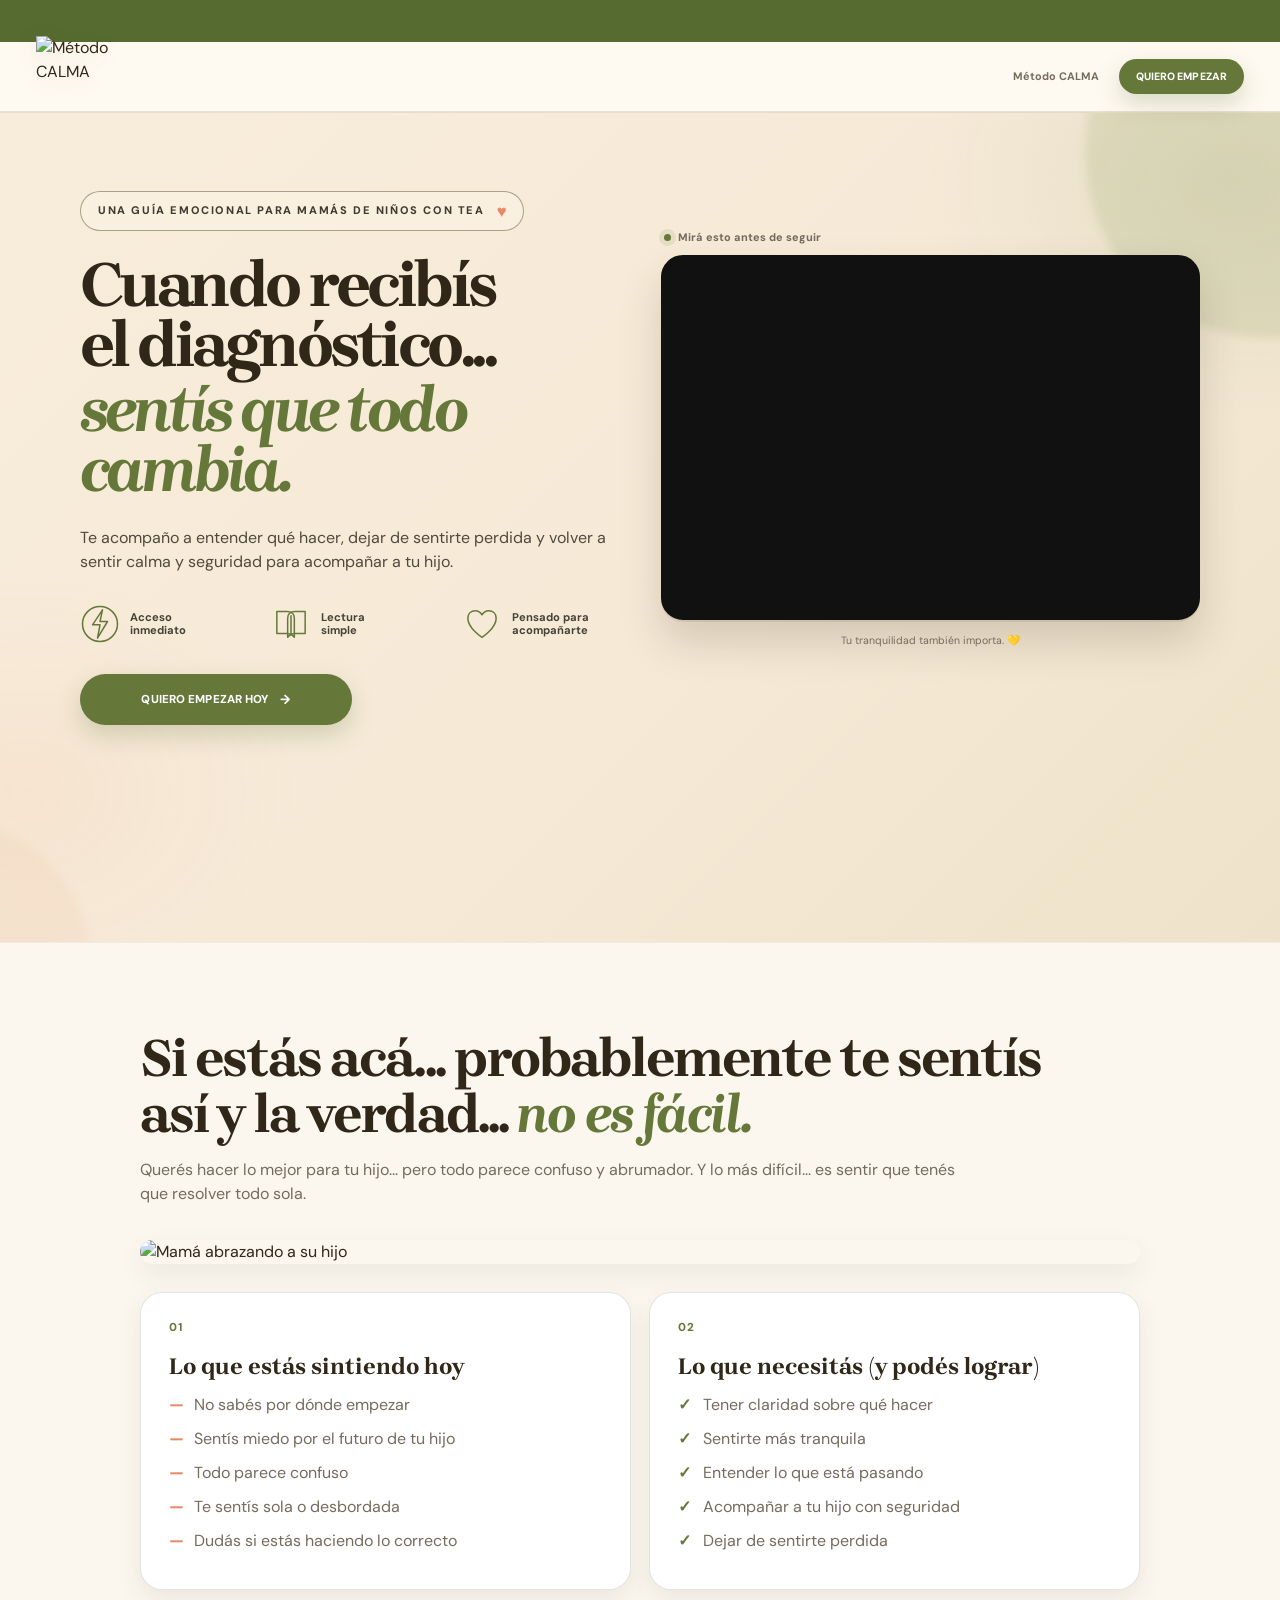
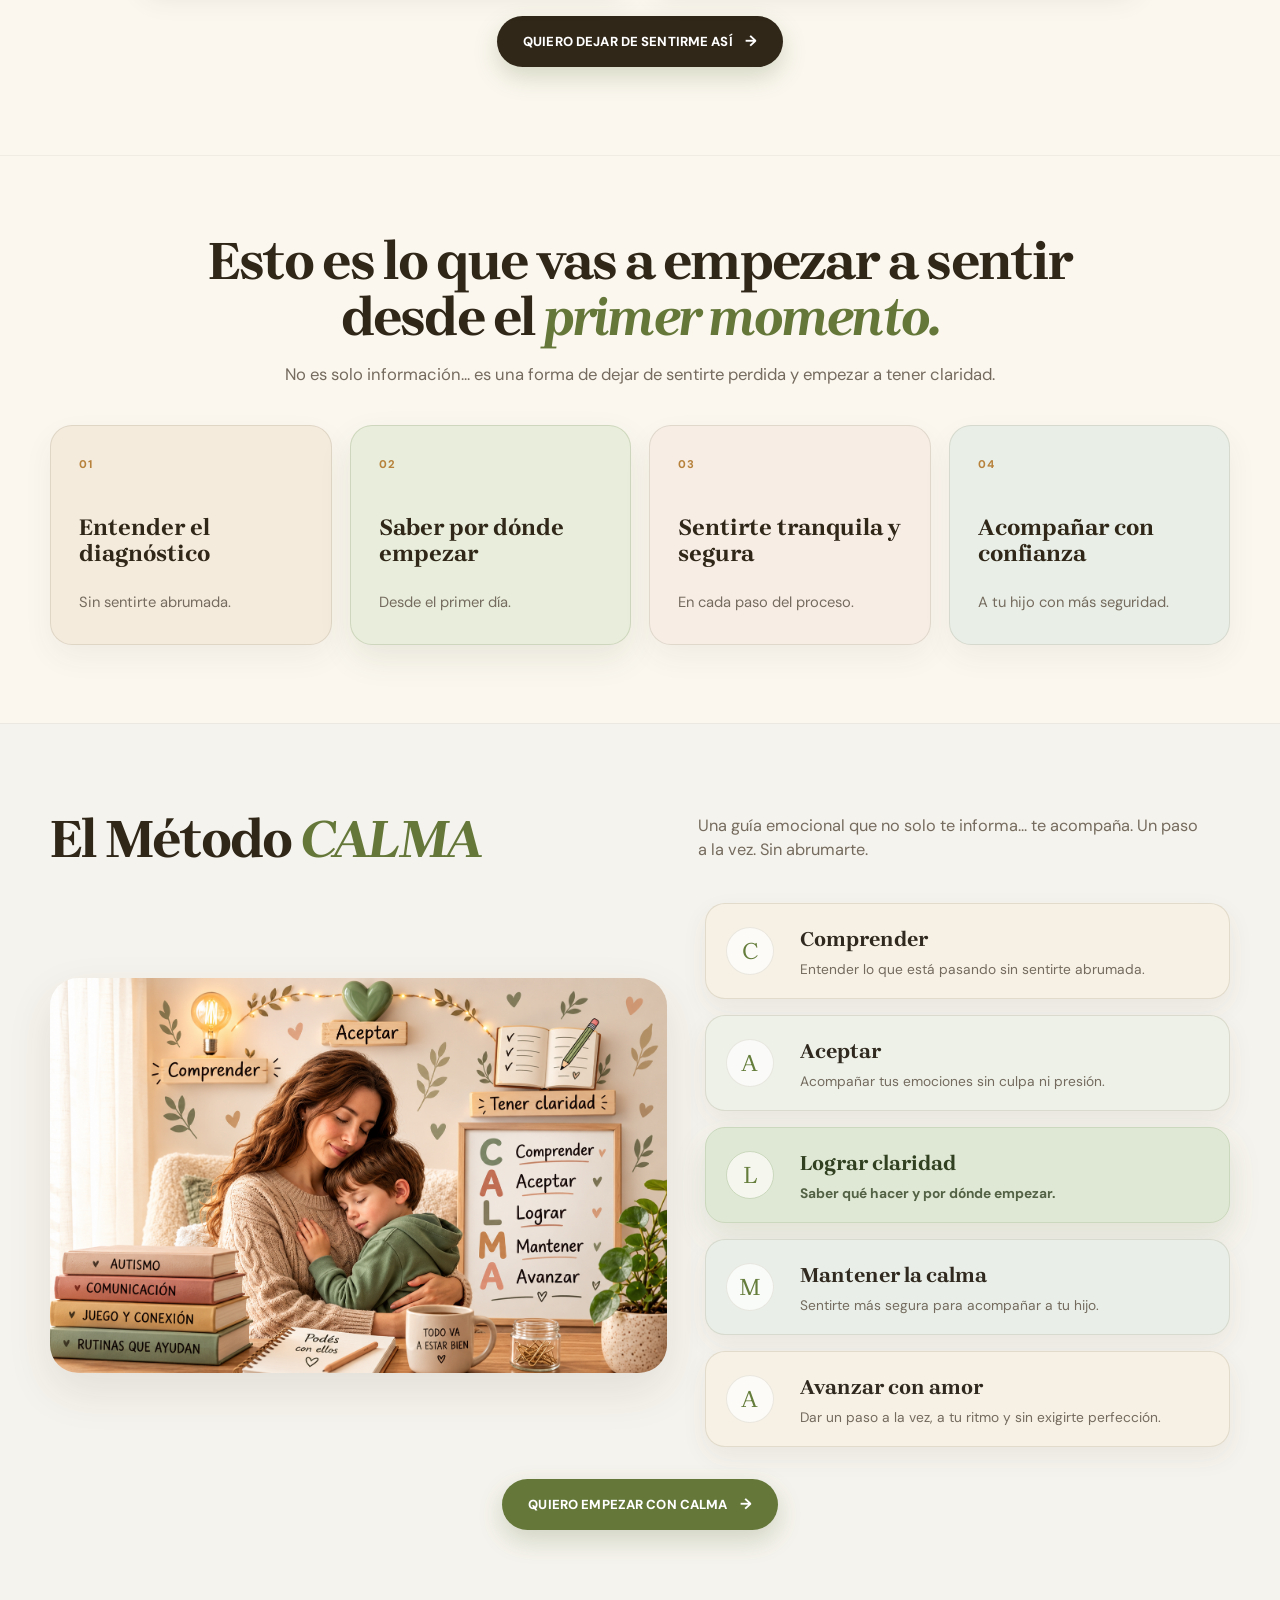
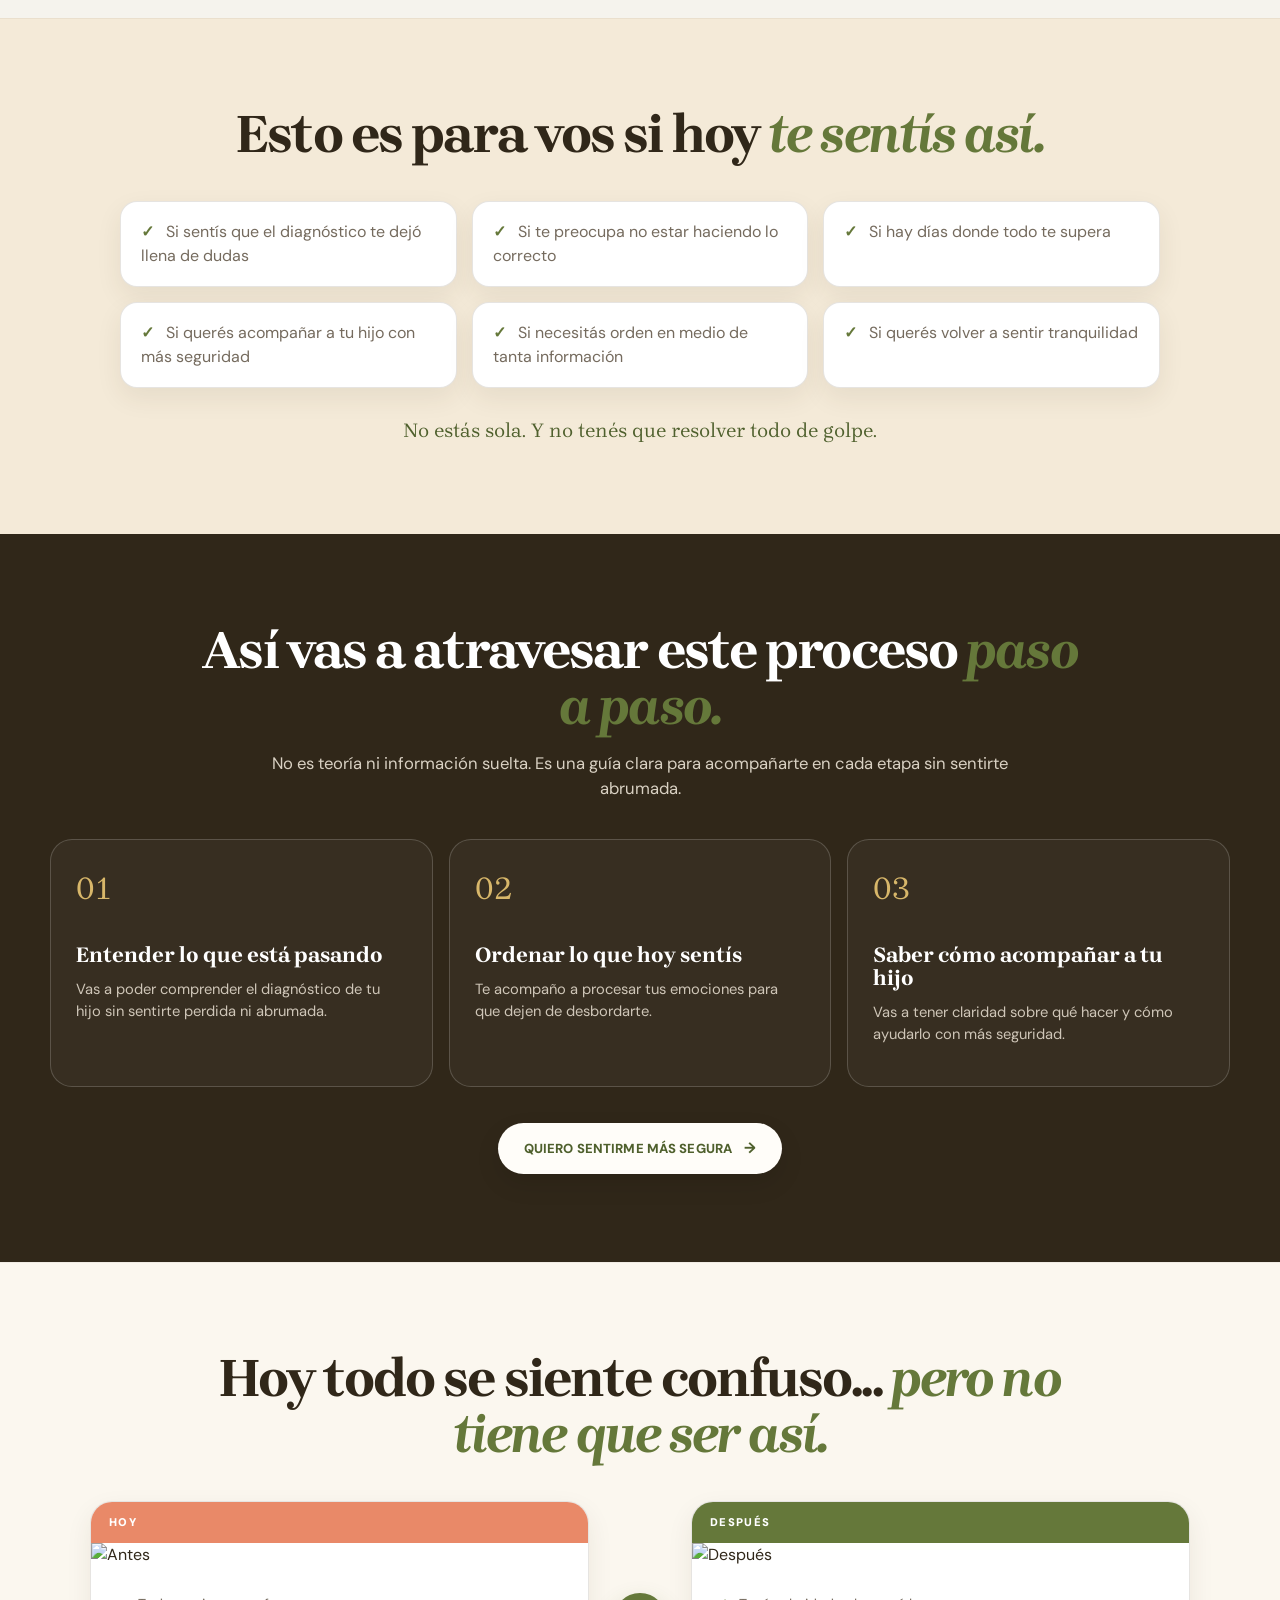
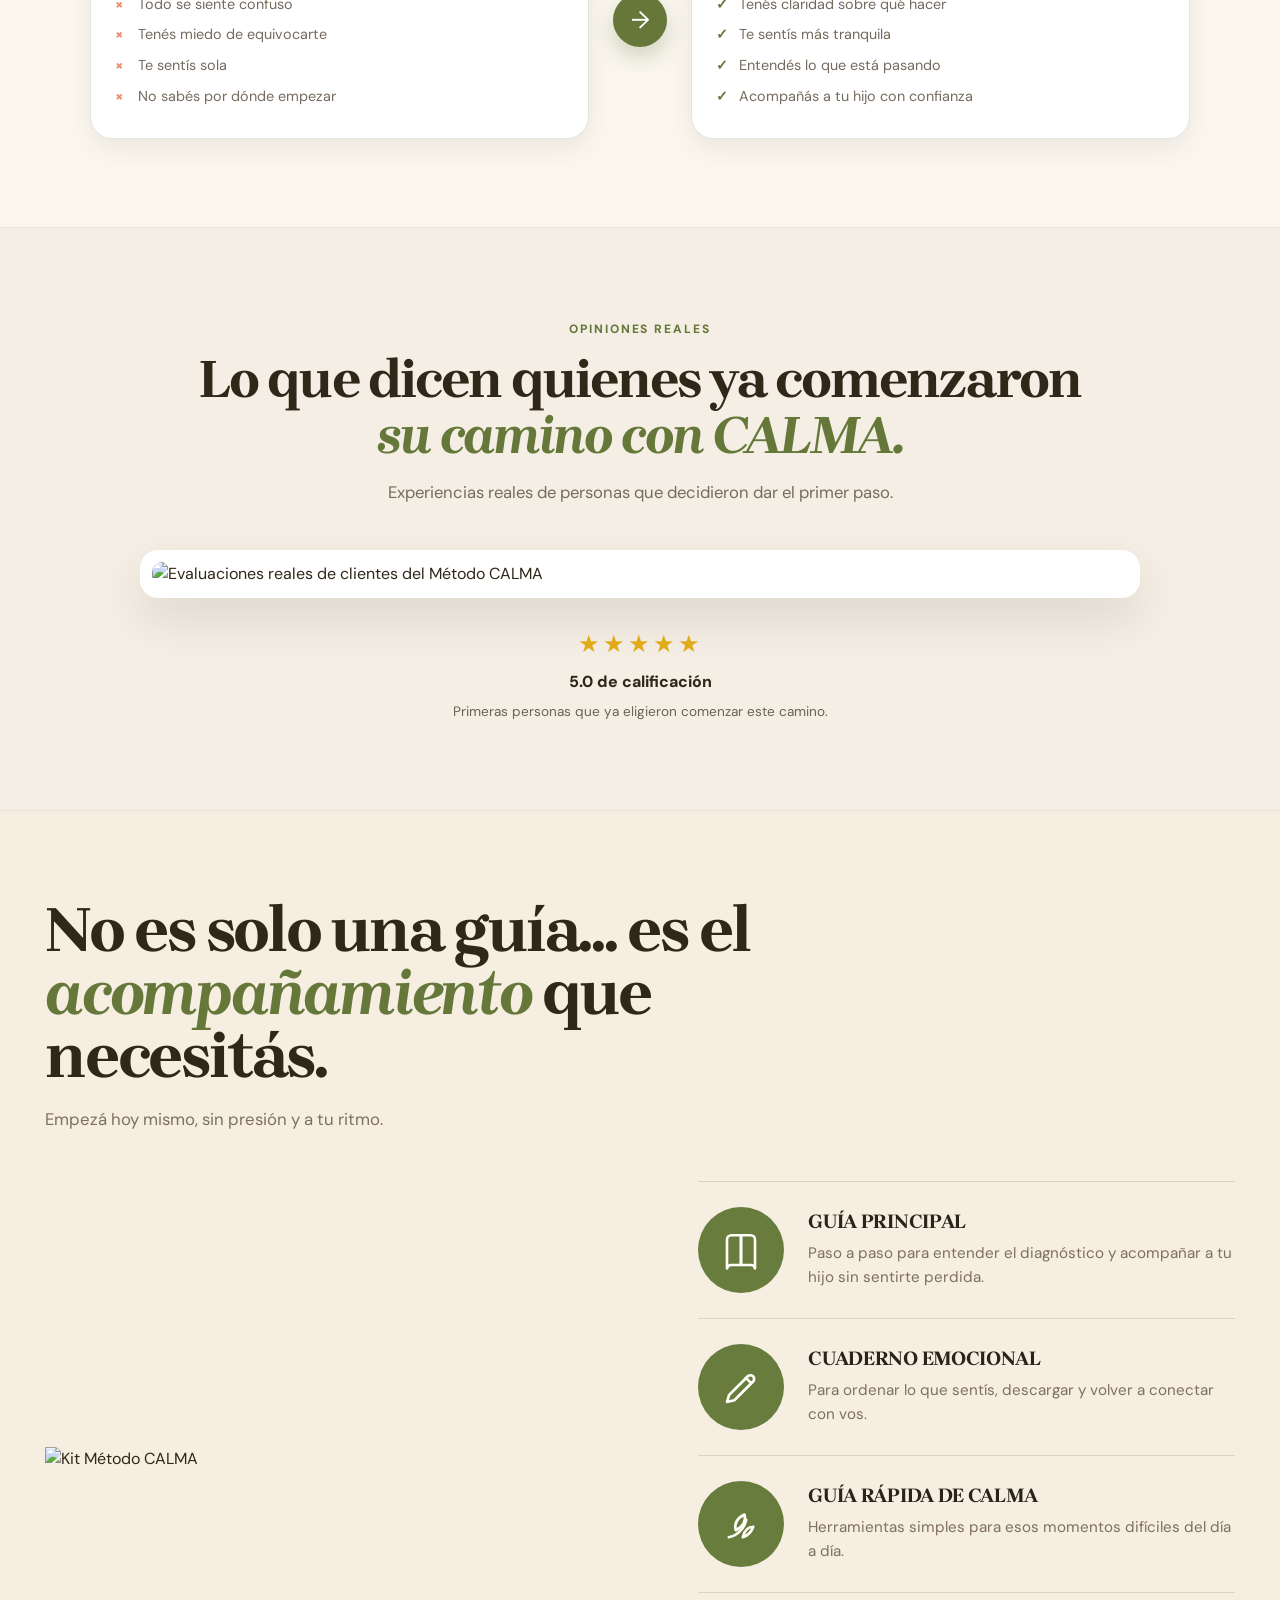
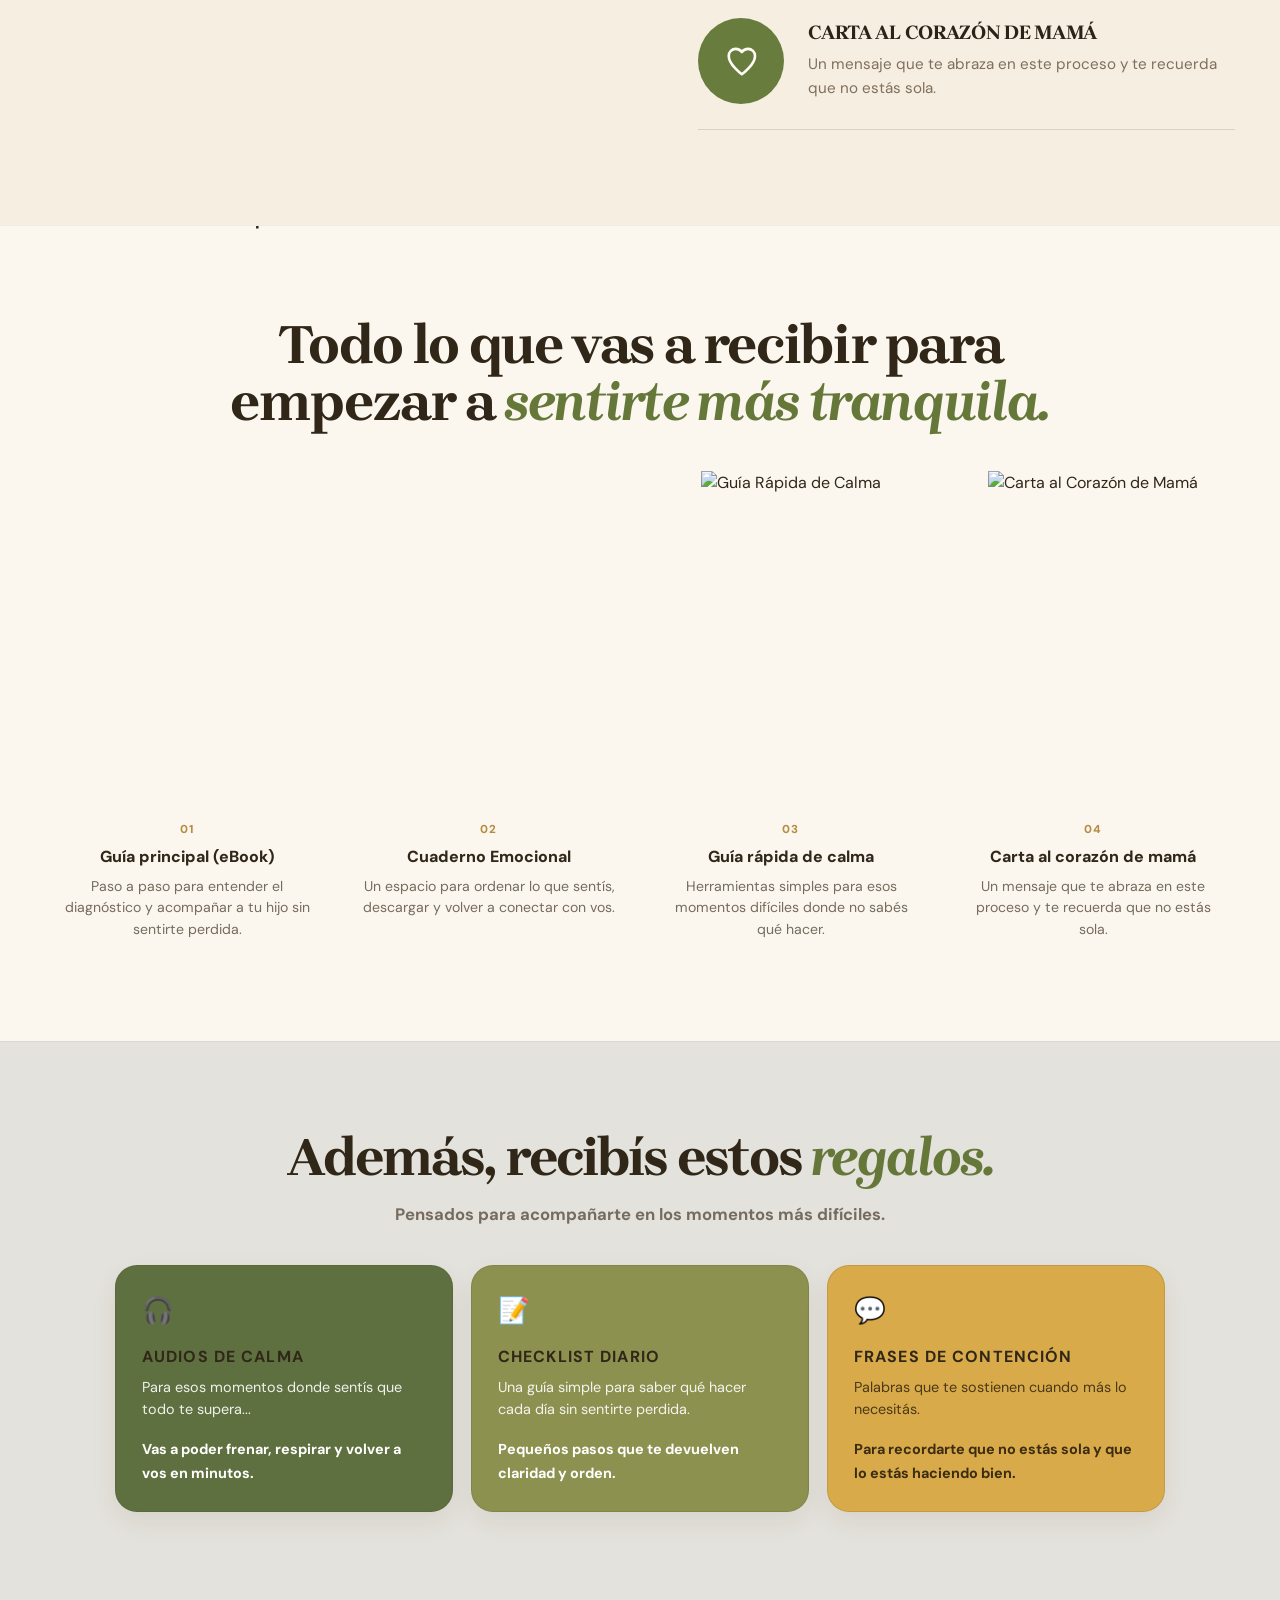
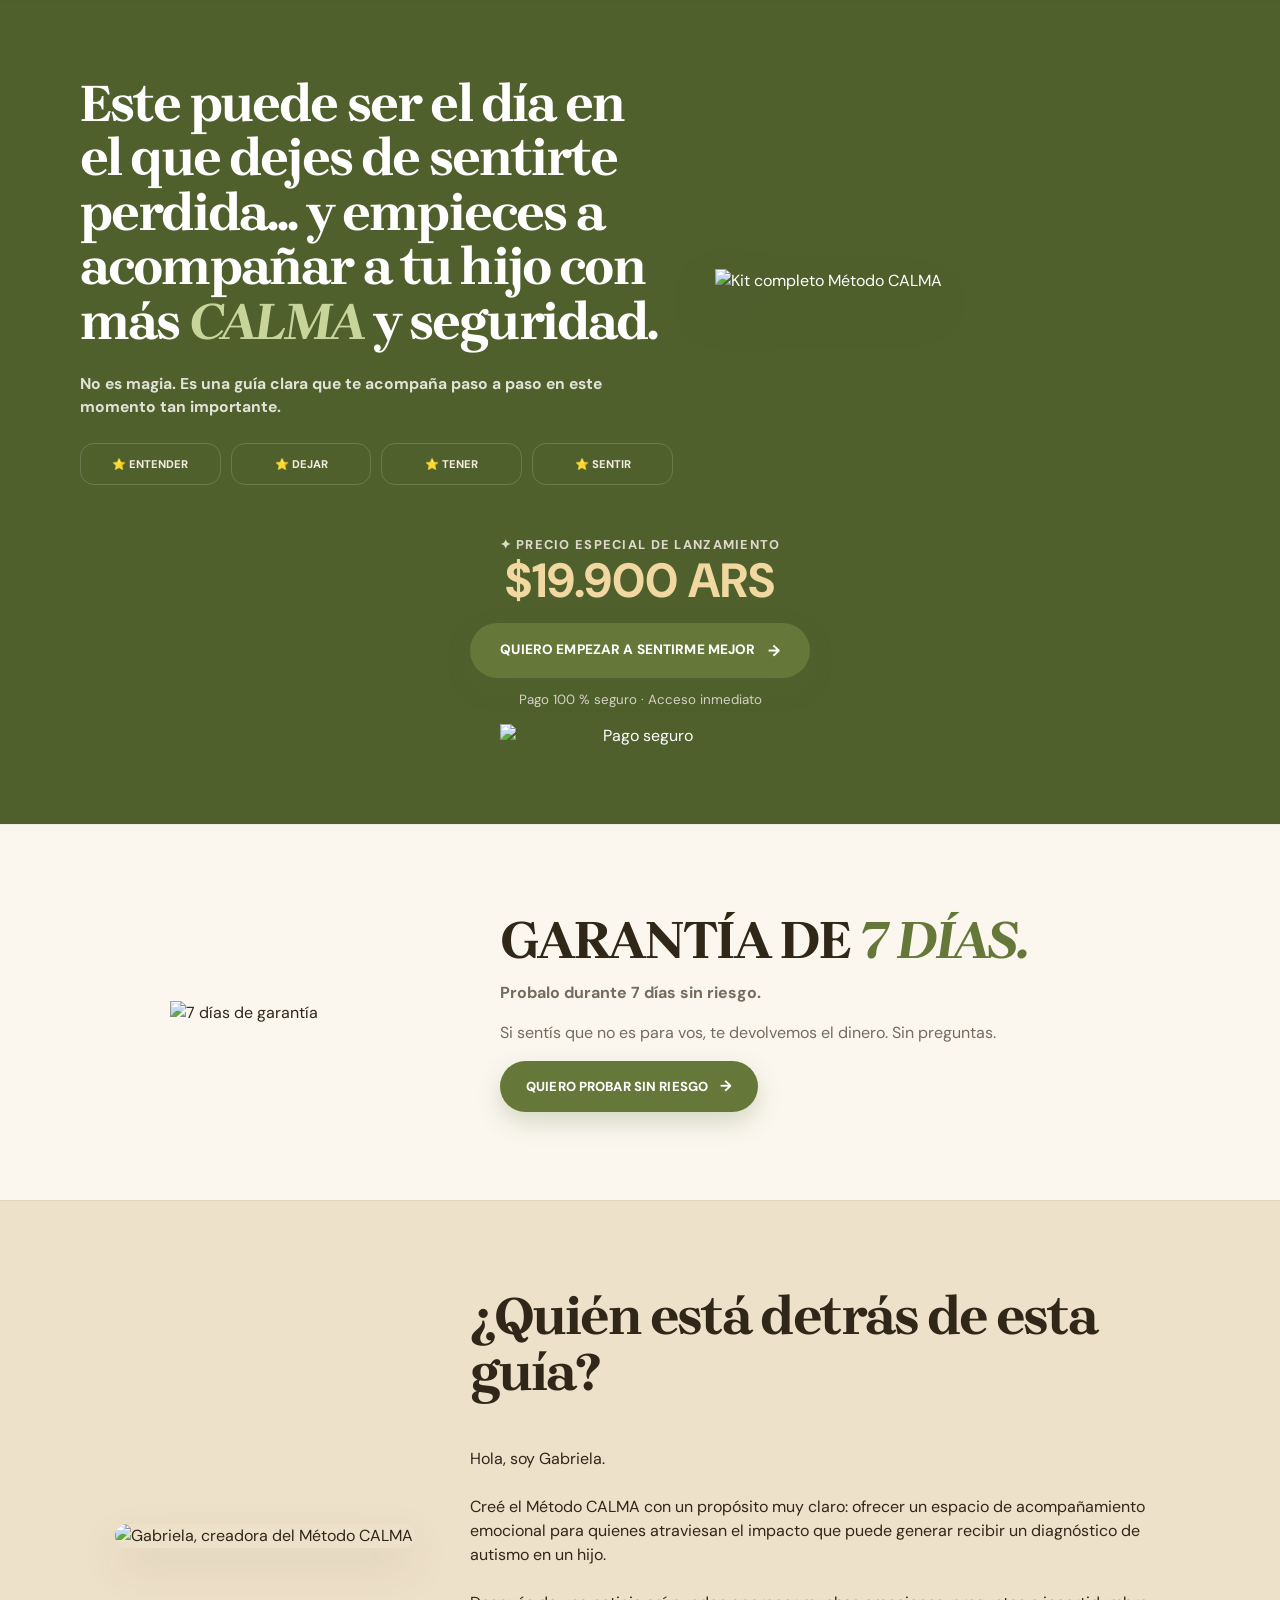
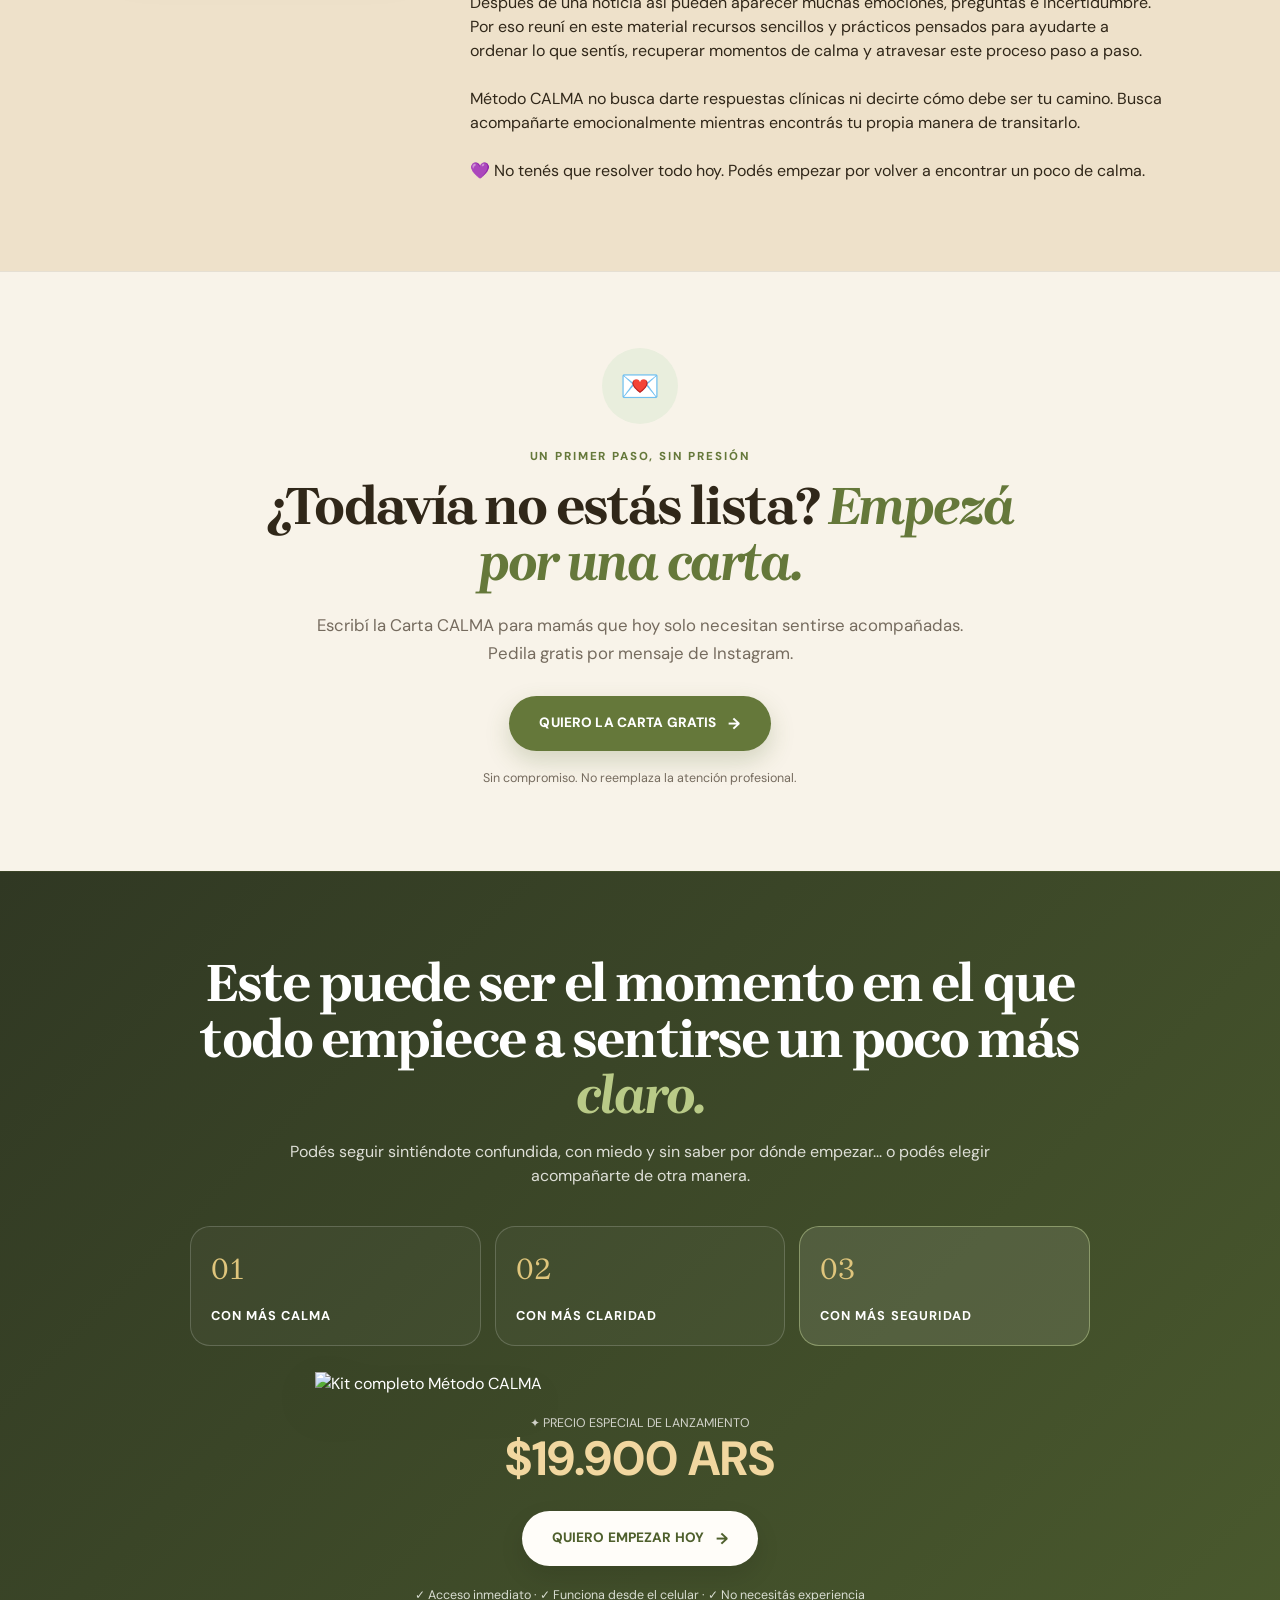
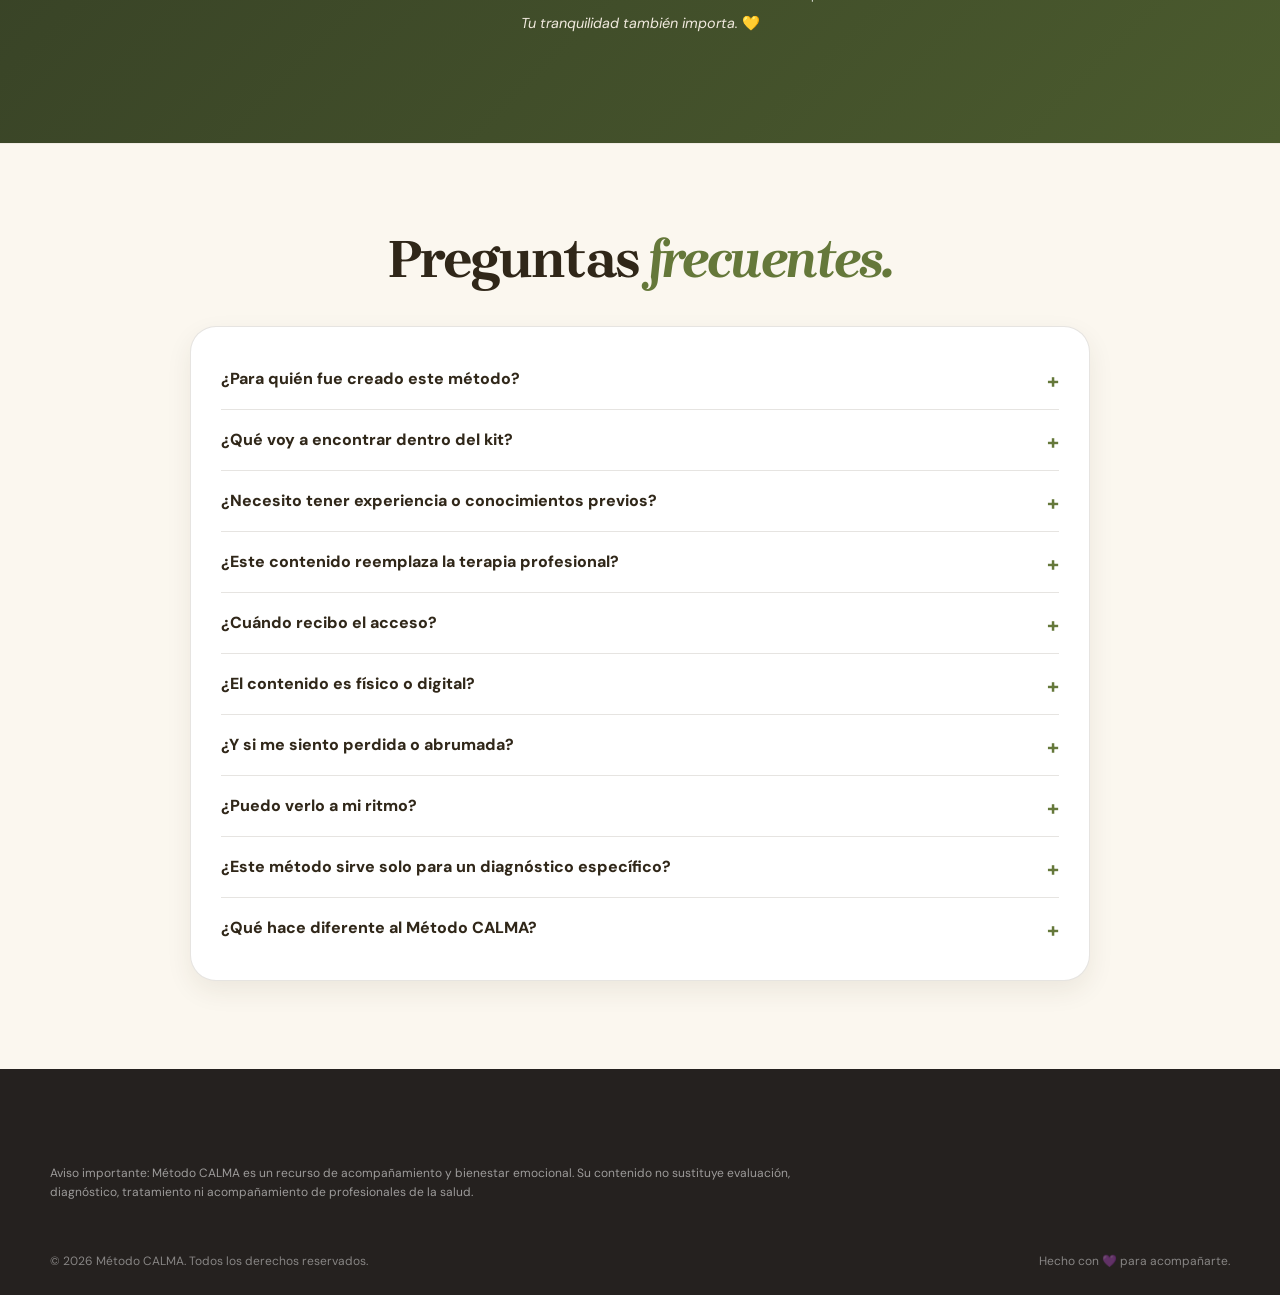
==== ar/index.html @ f10c0857 "Update index.html" ====
<!doctype html>
<html lang="es">
<head>
<meta charset="utf-8">
<meta name="viewport" content="width=device-width,initial-scale=1">
<title>Cuando recibís el diagnóstico... sentís que todo cambia</title>

<meta name="description" content="Una guía clara y emocional para ayudarte a entender qué hacer, acompañar a tu hijo y dejar de sentirte perdida.">
<link rel="preconnect" href="https://fonts.googleapis.com">
<link rel="preconnect" href="https://fonts.gstatic.com" crossorigin>
<link href="https://fonts.googleapis.com/css2?family=Brygada+1918:ital,wght@0,400;0,500;0,600;0,700;1,400&family=DM+Sans:wght@400;500;600;700;800&display=swap" rel="stylesheet">
<link rel="stylesheet" href="css/styles.css">
<meta name="facebook-domain-verification" content="cskvje4bgt85empkuwn9i5ybemoyxc" />
<meta name="color-scheme" content="light">
<meta name="supported-color-schemes" content="light">

<script>
!function(f,b,e,v,n,t,s)
{if(f.fbq)return;n=f.fbq=function(){n.callMethod?
n.callMethod.apply(n,arguments):n.queue.push(arguments)};
if(!f._fbq)f._fbq=n;
n.push=n;n.loaded=!0;n.version='2.0';n.queue=[];
t=b.createElement(e);t.async=!0;t.src=v;
s=b.getElementsByTagName(e)[0];s.parentNode.insertBefore(t,s)}
(window, document,'script','https://connect.facebook.net/en_US/fbevents.js');
fbq('init', '1498173521900198');
fbq('track', 'PageView');
</script>
<noscript>
<img height="1" width="1" style="display:none"
src="https://www.facebook.com/tr?id=1498173521900198&ev=PageView&noscript=1" alt="">
</noscript>

<script src="https://player.vimeo.com/api/player.js"></script>
</head>

<body>

<div class="announcement-bar" style="
    background-color: #556B2F !important;
    color: #ffffff !important;
    display: flex !important;
    align-items: center !important;
    justify-content: flex-start !important;
    overflow: hidden !important;
    white-space: nowrap !important;
    text-align: center !important;
    width: 100% !important;
">
    <div class="announcement-track">
        <div class="announcement-group">
            <span>OFERTA ESPECIAL POR TIEMPO LIMITADO</span>
            <span>APROVECHÁ EL PRECIO PROMOCIONAL</span>
        </div>
        <div class="announcement-group" aria-hidden="true">
            <span>OFERTA ESPECIAL POR TIEMPO LIMITADO</span>
            <span>APROVECHÁ EL PRECIO PROMOCIONAL</span>
        </div>
    </div>
</div>

<header class="topbar">
  <div class="shell bar-inner">
    <a href="#panel-01-portada" class="logo-link">
      <img src="assets/images/logo.png" alt="Método CALMA">
    </a>

    <div class="header-actions">
      <a class="header-market" href="#panel-01-portada">Método CALMA</a>

      <a class="btn btn-small" href="https://pay.hotmart.com/S105475830S?checkoutMode=10&bid=1779497014909" target="_blank" rel="noopener">
  QUIERO EMPEZAR
</a>
    </div>
  </div>
</header>

<main>

<section id="panel-01-portada" class="panel hero-panel" data-panel="01" aria-label="Portada y video">
  <div class="hero-glow hero-glow-one"></div>
  <div class="hero-glow hero-glow-two"></div>

  <div class="hero-botanical hero-botanical-left" aria-hidden="true"></div>
  <div class="hero-botanical hero-botanical-right" aria-hidden="true"></div>

  <div class="shell hero-shell">
    <div class="hero-grid">
      <div class="hero-copy-block">
        <div class="hero-badge">UNA GUÍA EMOCIONAL PARA MAMÁS DE NIÑOS CON TEA <span>♥</span></div>

        <h1>Cuando recibís<br>el diagnóstico... <em>sentís que todo cambia.</em></h1>

        <p class="hero-lead">
          Te acompaño a entender qué hacer, dejar de sentirte perdida
          y volver a sentir calma y seguridad para acompañar a tu hijo.
        </p>

        <div class="hero-features" aria-label="Beneficios">
          <div class="hero-feature">
            <span class="hero-feature-icon" aria-hidden="true">
              <svg viewBox="0 0 48 48">
                <circle cx="24" cy="24" r="21"></circle>
                <path d="M27 7 15 25h9l-3 16 12-20h-9z"></path>
              </svg>
            </span>
            <strong>Acceso<br>inmediato</strong>
          </div>

          <div class="hero-feature">
            <span class="hero-feature-icon" aria-hidden="true">
              <svg viewBox="0 0 48 48">
                <path d="M7 9h12c6 0 9 3 9 8v23c-2.5-3-5.5-4.5-9-4.5H7z"></path>
                <path d="M41 9H29c-6 0-9 3-9 8v23c2.5-3 5.5-4.5 9-4.5h12z"></path>
                <path d="M24 14v23"></path>
              </svg>
            </span>
            <strong>Lectura<br>simple</strong>
          </div>

          <div class="hero-feature">
            <span class="hero-feature-icon" aria-hidden="true">
              <svg viewBox="0 0 48 48">
                <path d="M24 40S7 29 7 17c0-5.5 3.8-9 9-9 3.7 0 6.4 2.1 8 5 1.6-2.9 4.3-5 8-5 5.2 0 9 3.5 9 9 0 12-17 23-17 23z"></path>
              </svg>
            </span>
            <strong>Pensado para<br>acompañarte</strong>
          </div>
        </div>

        <a class="btn btn-xl hero-main-cta" href="https://pay.hotmart.com/S105475830S?checkoutMode=10&amp;bid=1779497014909" target="_blank" rel="noopener">
          QUIERO EMPEZAR HOY <span>→</span>
        </a>
      </div>
        
      <div class="hero-video-column">
        <div class="video-label"><span class="pulse-dot"></span> Mirá esto antes de seguir</div>

        <div class="video-stage">
          <div class="video-wrap" id="calma-video-wrap">
            <iframe
            id="calma-vimeo"
            src="https://player.vimeo.com/video/1203959106?badge=0&autopause=0&player_id=0&app_id=58479&autoplay=1&muted=1&controls=1&playsinline=1"
            width="1920"
            height="1080"
            frameborder="0"
            allow="autoplay; fullscreen; picture-in-picture; clipboard-write; encrypted-media; web-share"
            referrerpolicy="strict-origin-when-cross-origin"
            title="Cuando recibís el diagnóstico... sentís que todo cambia">
          </iframe>
          </div>
        </div>

        <div class="hero-cta">
          <small>Tu tranquilidad también importa. 💛</small>
        </div>
      </div>
    </div>
  </div>

  <div class="hero-bottom-note">Deslizá para conocer el método <span>↓</span></div>
</section>

<section id="panel-02-situacion" class="panel situation-panel" data-panel="02" aria-label="Situación actual">
  <div class="shell section-shell">
    <div class="section-intro">
      <span class="section-number"></span>
      <div>
        <h2>Si estás acá... probablemente te sentís así y la verdad... <em>no es fácil.</em></h2>
        <p class="intro">Querés hacer lo mejor para tu hijo... pero todo parece confuso y abrumador. Y lo más difícil... es sentir que tenés que resolver todo sola.</p>
      </div>
    </div>
    <div class="feature-image"><img class="wide-photo" src="assets/images/image_Pippit_202606271815(1).png" alt="Mamá abrazando a su hijo"></div>
    <div class="split-cards">
      <article class="story-card story-negative">
        <div class="story-icon">01</div><h3>Lo que estás sintiendo hoy</h3>
        <ul><li>No sabés por dónde empezar</li><li>Sentís miedo por el futuro de tu hijo</li><li>Todo parece confuso</li><li>Te sentís sola o desbordada</li><li>Dudás si estás haciendo lo correcto</li></ul>
      </article>
      <article class="story-card story-positive">
        <div class="story-icon">02</div><h3>Lo que necesitás (y podés lograr)</h3>
        <ul><li>Tener claridad sobre qué hacer</li><li>Sentirte más tranquila</li><li>Entender lo que está pasando</li><li>Acompañar a tu hijo con seguridad</li><li>Dejar de sentirte perdida</li></ul>
      </article>
    </div>
    <a class="btn btn-dark" href="https://pay.hotmart.com/S105475830S?checkoutMode=10&bid=1779497014909" target="_blank" rel="noopener">QUIERO DEJAR DE SENTIRME ASÍ <span>→</span></a>
  </div>
</section>

<section id="panel-03-beneficios" class="panel benefits-panel" data-panel="03" aria-label="Beneficios inmediatos">
  <div class="shell section-shell">
    <div class="center-head">
      <h2>Esto es lo que vas a empezar a sentir desde el <em>primer momento.</em></h2>
      <p class="intro">No es solo información... es una forma de dejar de sentirte perdida y empezar a tener claridad.</p>
    </div>
    <div class="feelings-grid">
      <article class="benefit-card"><span class="benefit-index">01</span><h3>Entender el diagnóstico</h3><p>Sin sentirte abrumada.</p></article>
      <article class="benefit-card featured"><span class="benefit-index">02</span><h3>Saber por dónde empezar</h3><p>Desde el primer día.</p></article>
      <article class="benefit-card"><span class="benefit-index">03</span><h3>Sentirte tranquila y segura</h3><p>En cada paso del proceso.</p></article>
      <article class="benefit-card"><span class="benefit-index">04</span><h3>Acompañar con confianza</h3><p>A tu hijo con más seguridad.</p></article>
    </div>
  </div>
</section>

<section id="panel-04-metodo-calma" class="panel method-panel" data-panel="04" aria-label="Método CALMA">
  <div class="shell section-shell">
    <div class="method-heading">
      <div>
        <h2>El Método <em>CALMA</em></h2>
      </div>
      <p>Una guía emocional que no solo te informa... te acompaña. Un paso a la vez. Sin abrumarte.</p>
    </div>
    <div class="method-layout">
      <div class="method-visual"><img class="method-photo" src="assets/images/f8834f13-3ac8-489e-8813-bc1e7c52f89b(1).png" alt="Método CALMA"></div>
      <div class="calma-grid">
        <article class="calma-card"><span>C</span><div><strong>Comprender</strong><p>Entender lo que está pasando sin sentirte abrumada.</p></div></article>
        <article class="calma-card"><span>A</span><div><strong>Aceptar</strong><p>Acompañar tus emociones sin culpa ni presión.</p></div></article>
        <article class="calma-card featured"><span>L</span><div><strong>Lograr claridad</strong><p><b>Saber qué hacer y por dónde empezar.</b></p></div></article>
        <article class="calma-card"><span>M</span><div><strong>Mantener la calma</strong><p>Sentirte más segura para acompañar a tu hijo.</p></div></article>
        <article class="calma-card"><span>A</span><div><strong>Avanzar con amor</strong><p>Dar un paso a la vez, a tu ritmo y sin exigirte perfección.</p></div></article>
      </div>
    </div>
    <div class="center-action"><a class="btn" href="https://pay.hotmart.com/S105475830S?checkoutMode=10&bid=1779497014909" target="_blank" rel="noopener">QUIERO EMPEZAR CON CALMA <span>→</span></a></div>
  </div>
</section>

<section id="panel-05-para-quien" class="panel audience-panel" data-panel="05" aria-label="Para quién es esta guía">
  <div class="shell section-shell narrow-content">
    <div class="center-head">
      <h2>Esto es para vos si hoy <em>te sentís así.</em></h2>
    </div>
    <div class="reasons-grid">
      <p><b>✓</b> Si sentís que el diagnóstico te dejó llena de dudas</p>
      <p><b>✓</b> Si te preocupa no estar haciendo lo correcto</p>
      <p><b>✓</b> Si hay días donde todo te supera</p>
      <p><b>✓</b> Si querés acompañar a tu hijo con más seguridad</p>
      <p><b>✓</b> Si necesitás orden en medio de tanta información</p>
      <p><b>✓</b> Si querés volver a sentir tranquilidad</p>
    </div>
    <p class="reassurance">No estás sola. Y no tenés que resolver todo de golpe.</p>
  </div>
</section>

<section id="panel-06-proceso" class="panel process-panel" data-panel="06" aria-label="Proceso paso a paso">
  <div class="shell section-shell">
    <div class="center-head light">
      <h2>Así vas a atravesar este proceso <em>paso a paso.</em></h2>
      <p class="intro">No es teoría ni información suelta. Es una guía clara para acompañarte en cada etapa sin sentirte abrumada.</p>
    </div>
    <div class="process-grid">
      <article><span>01</span><h3>Entender lo que está pasando</h3><p>Vas a poder comprender el diagnóstico de tu hijo sin sentirte perdida ni abrumada.</p></article>
      <article><span>02</span><h3>Ordenar lo que hoy sentís</h3><p>Te acompaño a procesar tus emociones para que dejen de desbordarte.</p></article>
      <article><span>03</span><h3>Saber cómo acompañar a tu hijo</h3><p>Vas a tener claridad sobre qué hacer y cómo ayudarlo con más seguridad.</p></article>
    </div>
    <div class="center-action"><a class="btn btn-light" href="https://pay.hotmart.com/S105475830S?checkoutMode=10&bid=1779497014909" target="_blank" rel="noopener">QUIERO SENTIRME MÁS SEGURA <span>→</span></a></div>
  </div>
</section>

<section id="panel-07-antes-despues" class="panel transformation-panel" data-panel="07" aria-label="Antes y después">
  <div class="shell section-shell">
    <div class="center-head">
      <h2>Hoy todo se siente confuso... <em>pero no tiene que ser así.</em></h2>
    </div>
    <div class="before-after">
      <article class="before-card">
        <div class="ba-label">HOY</div>
        <img src="assets/images/PAGINA WEB-DOWNSELL (1536 x 1024 px) (3).jpg" alt="Antes">
        <ul><li>Todo se siente confuso</li><li>Tenés miedo de equivocarte</li><li>Te sentís sola</li><li>No sabés por dónde empezar</li></ul>
      </article>
      <div class="ba-arrow">→</div>
      <article class="after-card">
        <div class="ba-label">DESPUÉS</div>
        <img src="assets/images/0537c935-81eb-4eed-925c-daee722ab3d7(1).png" alt="Después">
        <ul><li>Tenés claridad sobre qué hacer</li><li>Te sentís más tranquila</li><li>Entendés lo que está pasando</li><li>Acompañás a tu hijo con confianza</li></ul>
      </article>
    </div>
  </div>
</section>

<section id="panel-08-testimonios" class="panel testimonials-panel" data-panel="08" aria-label="Evaluaciones reales">

  <div class="shell section-shell">

    <div class="center-head">

      <span class="reviews-eyebrow">
        OPINIONES REALES
      </span>

      <h2>
        Lo que dicen quienes ya comenzaron
        <em>su camino con CALMA.</em>
      </h2>

      <p class="intro">
        Experiencias reales de personas que decidieron dar el primer paso.
      </p>

    </div>


    <div class="reviews-real-card">

      <img
        src="assets/images/evaluaciones-reales.jpg"
        alt="Evaluaciones reales de clientes del Método CALMA"
      >

    </div>


    <div class="reviews-bottom">

      <div class="reviews-stars">
        ★★★★★
      </div>

      <strong>
        5.0 de calificación
      </strong>

      <span>
        Primeras personas que ya eligieron comenzar este camino.
      </span>

    </div>

  </div>

</section>

<section id="panel-09-kit" class="panel kit-panel" data-panel="09" aria-label="Kit principal">

  <div class="shell section-shell">

    <div class="kit-heading">

      <h2>
        No es solo una guía... es el
        <em>acompañamiento</em>
        que necesitás.
      </h2>

      <p>
        Empezá hoy mismo, sin presión y a tu ritmo.
      </p>
    </div>


    <div class="kit-showcase">

      <!-- IMAGEN DEL KIT -->
      <div class="kit-image-box">
        <img
          class="kit-photo"
          src="assets/images/kitcarta.png"
          alt="Kit Método CALMA"
        >
      </div>


      <!-- CONTENIDO DEL KIT -->
      <div class="kit-includes">

        <div class="kit-item">
          <span class="kit-icon">
            <svg viewBox="0 0 24 24" aria-hidden="true">
              <path d="M4 5.5A2.5 2.5 0 0 1 6.5 3H12v17H6.5A2.5 2.5 0 0 0 4 22V5.5Z"/>
              <path d="M20 5.5A2.5 2.5 0 0 0 17.5 3H12v17h5.5A2.5 2.5 0 0 1 20 22V5.5Z"/>
            </svg>
          </span>

          <div>
            <h3>GUÍA PRINCIPAL</h3>
            <p>
              Paso a paso para entender el diagnóstico
              y acompañar a tu hijo sin sentirte perdida.
            </p>
          </div>
        </div>


        <div class="kit-item">
          <span class="kit-icon">
            <svg viewBox="0 0 24 24" aria-hidden="true">
              <path d="M4 20l4.2-1 10.7-10.7a2.1 2.1 0 0 0-3-3L5.2 16 4 20Z"/>
              <path d="M14.8 6.2l3 3"/>
            </svg>
          </span>

          <div>
            <h3>CUADERNO EMOCIONAL</h3>
            <p>
              Para ordenar lo que sentís,
              descargar y volver a conectar con vos.
            </p>
          </div>
        </div>


        <div class="kit-item">
          <span class="kit-icon">
            <svg viewBox="0 0 24 24" aria-hidden="true">
              <path d="M5 19c5-1 9-5 10-10"/>
              <path d="M9 15c-1-4 1-7 5-9 1 4-1 7-5 9Z"/>
              <path d="M13 19c3-1 5-3 6-6-3 0-5 2-6 6Z"/>
            </svg>
          </span>

          <div>
            <h3>GUÍA RÁPIDA DE CALMA</h3>
            <p>
              Herramientas simples para esos momentos
              difíciles del día a día.
            </p>
          </div>
        </div>


        <div class="kit-item">
          <span class="kit-icon">
            <svg viewBox="0 0 24 24" aria-hidden="true">
              <path d="M20 8.5c0-2.2-1.8-4-4-4-1.4 0-2.7.7-3.5 1.8C11.7 5.2 10.4 4.5 9 4.5c-2.2 0-4 1.8-4 4 0 5.1 7.5 10.5 7.5 10.5S20 13.6 20 8.5Z"/>
            </svg>
          </span>

          <div>
            <h3>CARTA AL CORAZÓN DE MAMÁ</h3>
            <p>
              Un mensaje que te abraza en este proceso
              y te recuerda que no estás sola.
            </p>
          </div>
        </div>

      </div>

    </div>

  </div>

</section>

<section id="panel-10-contenido" class="panel products-panel" data-panel="10" aria-label="Contenido del kit">
  <div class="shell section-shell">
    <div class="center-head">
      <h2>Todo lo que vas a recibir para empezar a <em>sentirte más tranquila.</em></h2>
    </div>
    <div class="products-grid">
      <article class="product-card"><div class="product-visual"><img src="assets/images/producto-1.png" alt="Guía Principal"></div><span>01</span><h3>Guía principal (eBook)</h3><p>Paso a paso para entender el diagnóstico y acompañar a tu hijo sin sentirte perdida.</p></article>
      <article class="product-card"><div class="product-visual"><img src="assets/images/producto-2.png" alt="Cuaderno Emocional"></div><span>02</span><h3>Cuaderno Emocional</h3><p>Un espacio para ordenar lo que sentís, descargar y volver a conectar con vos.</p></article>
      <article class="product-card"><div class="product-visual"><img src="assets/images/producto-3.png" alt="Guía Rápida de Calma"></div><span>03</span><h3>Guía rápida de calma</h3><p>Herramientas simples para esos momentos difíciles donde no sabés qué hacer.</p></article>
      <article class="product-card"><div class="product-visual"><img src="assets/images/producto-4.png" alt="Carta al Corazón de Mamá"></div><span>04</span><h3>Carta al corazón de mamá</h3><p>Un mensaje que te abraza en este proceso y te recuerda que no estás sola.</p></article>
    </div>
  </div>
</section>

<section id="panel-11-regalos" class="panel gifts-panel" data-panel="11" aria-label="Regalos adicionales">
  <div class="shell section-shell">
    <div class="center-head">
      <h2>Además, recibís estos <em>regalos.</em></h2>
      <p class="intro"><strong>Pensados para acompañarte en los momentos más difíciles.</strong></p>
    </div>
    <div class="gifts-grid">
      <article><span>🎧</span><h3>AUDIOS DE CALMA</h3><p>Para esos momentos donde sentís que todo te supera...</p><strong>Vas a poder frenar, respirar y volver a vos en minutos.</strong></article>
      <article><span>📝</span><h3>CHECKLIST DIARIO</h3><p>Una guía simple para saber qué hacer cada día sin sentirte perdida.</p><strong>Pequeños pasos que te devuelven claridad y orden.</strong></article>
      <article><span>💬</span><h3>FRASES DE CONTENCIÓN</h3><p>Palabras que te sostienen cuando más lo necesitás.</p><strong>Para recordarte que no estás sola y que lo estás haciendo bien.</strong></article>
    </div>
  </div>
</section>

<section id="panel-12-oferta" class="panel offer-panel" data-panel="12" aria-label="Oferta principal">
  <div class="shell section-shell">
    <div class="offer-card">
      <div class="offer-copy">
        <h2>Este puede ser el día en el que dejes de sentirte perdida... y empieces a acompañar a tu hijo con más <em>CALMA</em> y seguridad.</h2>
        <p class="offer-sub"><strong>No es magia. Es una guía clara que te acompaña paso a paso en este momento tan importante.</strong></p>
        <div class="benefit-strip"><span>⭐ ENTENDER</span><span>⭐ DEJAR</span><span>⭐ TENER</span><span>⭐ SENTIR</span></div>
      </div>
      <div class="offer-product"><img src="assets/images/libroskit-transparente.png" alt="Kit completo Método CALMA"></div>
      <div class="price-box">
        <p class="launch-price-label"> ✦ PRECIO ESPECIAL DE LANZAMIENTO </p> <div class="today-price"> <strong>$19.900 ARS</strong> </div>
        <a class="btn btn-xl" href="https://pay.hotmart.com/S105475830S?checkoutMode=10&bid=1779497014909" target="_blank" rel="noopener">QUIERO EMPEZAR A SENTIRME MEJOR <span>→</span></a>
        <small>Pago 100 % seguro · Acceso inmediato</small>
        <img class="payment" src="assets/images/88888(1).png" alt="Pago seguro">
      </div>
    </div>
  </div>
</section>

<section id="panel-13-garantia" class="panel guarantee-panel" data-panel="13" aria-label="Garantía de siete días">
  <div class="shell section-shell guarantee-layout">
    <div class="guarantee-mark"><img src="assets/images/garantia-7-dias.png" alt="7 días de garantía"></div>
    <div>
      <h2>GARANTÍA DE <em>7 DÍAS.</em></h2>
      <p><strong>Probalo durante 7 días sin riesgo.</strong></p>
      <p>Si sentís que no es para vos, te devolvemos el dinero. Sin preguntas.</p>
      <a class="btn" href="https://pay.hotmart.com/S105475830S?checkoutMode=10&bid=1779497014909" target="_blank" rel="noopener">QUIERO PROBAR SIN RIESGO <span>→</span></a>
    </div>
  </div>
</section>

<section id="panel-14-autora" class="panel about-panel" data-panel="14" aria-label="Quién está detrás de esta guía">
  <div class="shell about-layout">
    <figure class="about-portrait"><img src="assets/images/gabriela.png" alt="Gabriela, creadora del Método CALMA"></figure>
    <div class="about-copy">
      <h2>¿Quién está detrás de esta guía?</h2>
      <br>Hola, soy Gabriela.</br>
      <br>Creé el Método CALMA con un propósito muy claro: ofrecer un espacio de acompañamiento emocional para quienes atraviesan el impacto que puede generar recibir un diagnóstico de autismo en un hijo.</br>
      <br>Después de una noticia así pueden aparecer muchas emociones, preguntas e incertidumbre. Por eso reuní en este material recursos sencillos y prácticos pensados para ayudarte a ordenar lo que sentís, recuperar momentos de calma y atravesar este proceso paso a paso.</br>
      <br>Método CALMA no busca darte respuestas clínicas ni decirte cómo debe ser tu camino. Busca acompañarte emocionalmente mientras encontrás tu propia manera de transitarlo.</br>
<br>💜 No tenés que resolver todo hoy. Podés empezar por volver a encontrar un poco de calma.
</br>
    </div>
  </div>
</section>


<!-- CARTA CALMA GRATIS -->
<section id="panel-15-carta-gratis" class="panel free-letter-panel" aria-label="Carta CALMA gratis">

  <div class="shell section-shell free-letter-content">

    <span class="free-letter-icon" aria-hidden="true">💌</span>

    <p class="kicker">UN PRIMER PASO, SIN PRESIÓN</p>

    <h2>¿Todavía no estás lista? <em>Empezá por una carta.</em></h2>

    <p class="free-letter-description">
      Escribí la Carta CALMA para mamás que hoy solo necesitan
      sentirse acompañadas. Pedila gratis por mensaje de Instagram.
    </p>

    <a
      class="btn btn-xl free-letter-button"
      href="https://ig.me/m/autismoconamorycalma"
      target="_blank"
      rel="noopener noreferrer"
    >
      QUIERO LA CARTA GRATIS <span>→</span>
    </a>

    <p class="free-letter-note">
      Sin compromiso. No reemplaza la atención profesional.
    </p>

  </div>

</section>
<!-- FIN CARTA CALMA GRATIS -->


<section id="panel-15-cierre" class="panel final-panel" data-panel="15" aria-label="Cierre y compra">
  <div class="shell section-shell final-shell">
    <div class="center-head light">
      <h2>Este puede ser el momento en el que todo empiece a sentirse un poco más <em>claro.</em></h2>
      <p class="final-offer-lead">Podés seguir sintiéndote confundida, con miedo y sin saber por dónde empezar... o podés elegir acompañarte de otra manera.</p>
    </div>
    <div class="final-choice-grid">
      <article><span>01</span><strong>CON MÁS CALMA</strong></article>
      <article><span>02</span><strong>CON MÁS CLARIDAD</strong></article>
      <article class="choice-accent"><span>03</span><strong>CON MÁS SEGURIDAD</strong></article>
    </div>
    <div class="final-kit-frame"><img src="assets/images/libroskit-transparente.png" alt="Kit completo Método CALMA"></div>
    <div class="final-price">

      <p class="launch-price-label">
        ✦ PRECIO ESPECIAL DE LANZAMIENTO
      </p>

      <div class="today-price">
       <strong>$19.900 ARS</strong>
      </div>
  
    </div>
    <a class="btn btn-xl btn-light" href="https://pay.hotmart.com/S105475830S?checkoutMode=10&bid=1779497014909" target="_blank" rel="noopener">QUIERO EMPEZAR HOY <span>→</span></a>
    <p class="final-trust-line">✓ Acceso inmediato · ✓ Funciona desde el celular · ✓ No necesitás experiencia</p>
    <p class="final-peace"><em>Tu tranquilidad también importa.</em> 💛</p>
  </div>
</section>

<section id="panel-16-faq" class="panel faq-panel" data-panel="16" aria-label="Preguntas frecuentes">
  <div class="shell section-shell narrow-content">
    <div class="center-head">
      <h2>Preguntas <em>frecuentes.</em></h2>
    </div>
    <div class="faq-card">
      <details><summary>¿Para quién fue creado este método?</summary><p>Fue creado para mamás y familias que están atravesando el impacto emocional de recibir un diagnóstico y necesitan acompañamiento, claridad y calma.</p></details>
      <details><summary>¿Qué voy a encontrar dentro del kit?</summary><p>Encontrarás herramientas emocionales, recursos prácticos y contenido pensado para acompañarte en esta nueva etapa.</p></details>
      <details><summary>¿Necesito tener experiencia o conocimientos previos?</summary><p>No. Todo está explicado de manera simple, cálida y fácil de aplicar.</p></details>
      <details><summary>¿Este contenido reemplaza la terapia profesional?</summary><p>No. Es un complemento de apoyo emocional y acompañamiento para transitar el proceso con más calma.</p></details>
      <details><summary>¿Cuándo recibo el acceso?</summary><p>El acceso al material es inmediato luego de completar la compra.</p></details>
      <details><summary>¿El contenido es físico o digital?</summary><p>Es un producto 100 % digital para que puedas acceder desde cualquier lugar.</p></details>
      <details><summary>¿Y si me siento perdida o abrumada?</summary><p>Este método fue pensado justamente para esos momentos. No estás sola en este proceso.</p></details>
      <details><summary>¿Puedo verlo a mi ritmo?</summary><p>Sí. Podés acceder al contenido cuando quieras y avanzar a tu ritmo.</p></details>
      <details><summary>¿Este método sirve solo para un diagnóstico específico?</summary><p>No. Está pensado para acompañar emocionalmente a familias atravesando distintos procesos y diagnósticos.</p></details>
      <details><summary>¿Qué hace diferente al Método CALMA?</summary><p>Su enfoque humano, emocional y real. No busca exigirte más, sino ayudarte a sentirte acompañada y comprendida.</p></details>
    </div>
  </div>
</section>

</main>

<footer class="site-footer">
  <div class="shell footer-inner">

    <div class="footer-disclaimer">
      <p>
        Aviso importante: Método CALMA es un recurso de acompañamiento y bienestar emocional. Su contenido no sustituye evaluación, diagnóstico, tratamiento ni acompañamiento de profesionales de la salud.
      </p>
    </div>

    <div class="footer-bottom">
      <span>© 2026 Método CALMA. Todos los derechos reservados.</span>
      <span>Hecho con 💜 para acompañarte.</span>
    </div>

  </div>
</footer>

<script src="js/main.js"></script>
</body>
</html>
---- ar/css/styles.css ----
:root{
  --cream:#f4ead8;
  --cream-soft:#fbf7ef;
  --cream-2:#eee1cc;
  --olive:#65783a;
  --olive-dark:#4f602d;
  --olive-soft:#89995f;
  --brown:#302719;
  --muted:#756b5e;
  --peach:#e98968;
  --gold:#d4a548;
  --white:#fffdf9;
  --line:rgba(62,48,27,.13);
  --shadow:0 18px 45px rgba(65,50,27,.10);
  --shadow-soft:0 10px 26px rgba(65,50,27,.08);
  --radius:24px;
}

*{box-sizing:border-box}
html{scroll-behavior:smooth}
body{margin:0;color:var(--brown);background:var(--cream);font-family:"DM Sans",sans-serif;line-height:1.5;font-size:16px}
body.region-locked{overflow:hidden}
a{text-decoration:none;color:inherit}
button,select{font:inherit}
img{display:block;max-width:100%}
.shell{width:min(1180px,calc(100% - 48px));margin:0 auto}
.section-shell{position:relative}
.narrow-content{max-width:1040px}
.center{text-align:center}
.panel{position:relative;overflow:hidden;padding:88px 0;border-top:1px solid rgba(62,48,27,.055)}
.panel>.shell{position:relative;z-index:1}

/* =======================
   TIPOGRAFÍA / ELEMENTOS
   ========================= */
h1,h2,h3{font-family:"Brygada 1918",serif;color:var(--brown)}
h1,h2{letter-spacing:-.035em}
h1{font-size:clamp(3rem,5.4vw,5.25rem);line-height:.98;margin:0 0 24px}
h2{font-size:clamp(2.45rem,4.2vw,4rem);line-height:1.04;margin:0 0 22px}
h3{line-height:1.08}
h1 em,h2 em{font-style:italic;color:var(--olive)}
p{margin:0 0 16px}
.kicker{font-family:"DM Sans",sans-serif;font-size:.72rem;font-weight:800;letter-spacing:.16em;text-transform:uppercase;color:var(--olive);margin:0 0 12px}
.intro{max-width:780px;margin:0 auto;color:var(--muted);font-size:1.04rem}

.btn{display:inline-flex;align-items:center;justify-content:center;gap:12px;border:0;background:var(--olive);color:#fff;padding:14px 26px;border-radius:999px;font-family:"DM Sans",sans-serif;font-weight:800;font-size:.82rem;letter-spacing:.01em;box-shadow:0 10px 25px rgba(84,103,47,.22);transition:transform .2s ease,box-shadow .2s ease,background .2s ease}
.btn:hover{transform:translateY(-2px);background:var(--olive-dark);box-shadow:0 14px 30px rgba(84,103,47,.28)}
.btn span{font-size:1.15em}
.btn-small{margin:0;padding:12px 20px;font-size:.73rem}
.btn-xl{padding:16px 30px;font-size:.85rem}
.btn-light{background:var(--white);color:var(--olive-dark);box-shadow:0 10px 25px rgba(0,0,0,.10)}
.btn-dark{background:var(--brown)}


/* ========================
   HEADER
   ========================= */
.topbar{height:76px;position:relative;z-index:100;background:rgba(255,251,243,.94);border-top:3px solid #2e2c28;border-bottom:1px solid var(--line);backdrop-filter:blur(12px)}
.bar-inner{height:100%;display:flex;align-items:center;justify-content:space-between}
.logo-link{position:relative;display:flex;align-items:center;height:100%;z-index:2}
.logo-link img{width:82px;height:82px;object-fit:contain;filter:drop-shadow(0 5px 10px rgba(60,45,24,.10))}
.header-actions{display:flex;align-items:center;gap:24px;margin-left:auto}
.header-market{font-size:.76rem;font-weight:700;color:var(--muted)}
.header-change-market{border:0;background:transparent;color:var(--muted);font-size:.76rem;cursor:pointer;padding:8px 0;display:inline-flex;gap:6px;align-items:center}
.header-change-market:hover{color:var(--olive)}

/* ========================
   HERO
   ========================= */
.hero-panel{padding:54px 0 42px;background:linear-gradient(135deg,#f7ecda 0%,#f4e8d4 58%,#eee1ca 100%)}
.hero-glow{position:absolute;border-radius:50%;filter:blur(4px);pointer-events:none}
.hero-glow-one{width:360px;height:360px;right:-140px;top:-120px;background:rgba(139,157,91,.18)}
.hero-glow-two{width:300px;height:300px;left:-180px;bottom:-160px;background:rgba(231,168,116,.12)}
.hero-shell{max-width:1180px}
.hero-kicker{font-size:.68rem;font-weight:800;letter-spacing:.15em;color:var(--olive);margin-bottom:18px}
.hero-kicker span{display:inline-block;width:7px;height:7px;background:var(--olive);border-radius:50%;margin-right:8px}
.hero-grid{
  display:grid;
  grid-template-columns:minmax(0,.82fr) minmax(480px,1.18fr);
  gap:70px;
  align-items:center;
}
.hero-copy-block{
  padding:20px 0 10px;
  max-width:600px;
}
.hero-copy-block h1{
  max-width:560px !important;
  width:100%;
  padding-right:45px;
  box-sizing:border-box;
  overflow-wrap:normal;
}

.hero-copy-block h1 span,
.hero-copy-block h1 em{
  max-width:100%;
  white-space:normal !important;
}

.hero-lead{
  font-size:1.08rem;
  line-height:1.5;
  max-width:520px;
  color:#554b3d;
  margin-bottom:10px;
}
.hero-sub{font-size:.98rem;color:var(--muted);max-width:510px}
.hero-trust{display:flex;flex-wrap:wrap;gap:9px;margin-top:25px}
.hero-trust span{font-size:.72rem;font-weight:700;color:#5c6542;border:1px solid rgba(101,120,58,.28);background:rgba(255,255,255,.35);padding:8px 11px;border-radius:999px}
.hero-video-column{min-width:0}
.video-label{display:flex;align-items:center;gap:8px;font-size:.73rem;font-weight:800;color:var(--muted);margin:0 0 10px 4px}
.pulse-dot{width:8px;height:8px;background:var(--olive);border-radius:50%;box-shadow:0 0 0 6px rgba(101,120,58,.12)}
.video-wrap{
  position:relative;
  width:100%;
  aspect-ratio:16/9;
  background:#171612;
  border:4px solid #000;
  border-radius:18px;
  overflow:hidden;
  box-shadow:0 18px 45px rgba(55,42,24,.18);
}
.video-wrap iframe{
  position:absolute;
  inset:0;
  width:100%;
  height:100%;
  border:0;
}

.hero-cta{margin-top:18px;text-align:center}
.hero-cta small{display:block;margin-top:8px;color:var(--muted);font-size:.75rem}
.hero-bottom-note{text-align:center;color:#8a7f70;font-size:.72rem;margin-top:25px}
.hero-bottom-note span{color:var(--olive);font-size:1rem}

/* =========================
   SITUACIÓN
   ========================= */
.situation-panel{background:var(--cream-soft)}
.section-intro{display:grid;grid-template-columns:70px minmax(0,1fr);gap:20px;align-items:start;margin-bottom:34px}
.section-number{font-family:"Brygada 1918",serif;font-size:3.4rem;color:rgba(101,120,58,.22);line-height:1}
.section-intro h2{max-width:920px;margin:0 0 15px}
.section-intro .intro{max-width:820px;margin:0;color:var(--muted);font-size:1rem}
.feature-image{margin:0 auto 28px;max-width:1000px}
.wide-photo{width:100%;height:auto;max-height:none;object-fit:contain;border-radius:22px;box-shadow:var(--shadow-soft)}
.split-cards{display:grid;grid-template-columns:1fr 1fr;gap:18px;max-width:1000px;margin:0 auto}
.story-card{padding:26px 28px;border-radius:22px;background:#fff;border:1px solid var(--line);box-shadow:var(--shadow-soft)}
.story-card h3{font-size:1.45rem;margin:0 0 14px}
.story-icon{font-size:.72rem;font-weight:800;letter-spacing:.12em;color:var(--olive);margin-bottom:18px}
.story-card ul{padding-left:0;list-style:none;margin:0}
.story-card li{position:relative;padding-left:25px;margin:10px 0;color:var(--muted)}
.story-card li:before{content:"✓";position:absolute;left:0;color:var(--olive);font-weight:900}
.story-negative li:before{content:"—";color:var(--peach)}
.situation-panel>.shell>.btn{display:flex;width:max-content;margin:26px auto 0}

/* =========================
   BENEFICIOS — TARJETAS SUAVES
   ========================= */

.benefits-panel {
  background: var(--cream-soft);
  padding-top: 78px;
  padding-bottom: 78px;
}

.center-head {
  text-align: center;
  max-width: 980px;
  margin: 0 auto 38px;
}

.center-head h2 {
  max-width: 900px;
  margin: 0 auto 16px;
}

.center-head .intro {
  max-width: 800px;
}

/* CONTENEDOR DE LAS 4 TARJETAS */
.feelings-grid {
  display: grid;
  grid-template-columns: repeat(4, 1fr);
  gap: 18px;
  align-items: stretch;
}

/* TARJETAS */
.benefit-card {
  min-height: 220px;
  padding: 30px 28px;
  border-radius: 22px;

  border: 1px solid rgba(115, 105, 75, 0.16);

  display: flex;
  flex-direction: column;
  justify-content: space-between;
  text-align: left;

  box-shadow: 0 12px 30px rgba(70, 55, 30, 0.06);

  transition:
    transform 0.25s ease,
    box-shadow 0.25s ease;
}

/* =========================
   COLORES SUAVES
   ========================= */

/* 01 — beige cálido */
.feelings-grid .benefit-card:nth-child(1) {
  background: #F5EBDD;
}

/* 02 — verde salvia muy suave */
.feelings-grid .benefit-card:nth-child(2) {
  background: #E8EEDB;
}

/* 03 — crema rosado */
.feelings-grid .benefit-card:nth-child(3) {
  background: #F7EDE5;
}

/* 04 — verde grisáceo */
.feelings-grid .benefit-card:nth-child(4) {
  background: #E9EFE7;
}

/* =========================
   QUITAMOS EL VERDE FUERTE
   DE LA TARJETA "FEATURED"
   ========================= */

.benefit-card.featured {
  background: #E8EEDB;
  border-color: rgba(91, 113, 53, 0.18);
  color: var(--ink);

  box-shadow: 0 14px 32px rgba(70, 90, 45, 0.10);

  transform: none;
}

.benefit-card.featured:hover {
  transform: translateY(-5px);
}

/* =========================
   HOVER GENERAL
   ========================= */

.benefit-card:hover {
  transform: translateY(-5px);
  box-shadow: 0 18px 38px rgba(70, 55, 30, 0.10);
}

/* =========================
   NUMERACIÓN
   ========================= */

.benefit-index {
  font-size: 0.7rem;
  font-weight: 800;
  letter-spacing: 0.12em;
  color: #B7823C;
}

/* =========================
   TÍTULOS
   ========================= */

.benefit-card h3 {
  font-size: 1.45rem;
  line-height: 1.12;
  margin: 28px 0 10px;
  color: var(--ink);
}

/* IMPORTANTE:
   el featured ya NO pone el texto blanco */
.benefit-card.featured h3 {
  color: var(--ink);
}

/* =========================
   DESCRIPCIÓN
   ========================= */

.benefit-card p {
  color: var(--muted);
  margin: 0;
  font-size: 0.92rem;
  line-height: 1.5;
}

.benefit-card.featured p {
  color: var(--muted);
}

.benefit-card.featured .benefit-index {
  color: #B7823C;
}

/* =========================
   TABLET
   ========================= */

@media (max-width: 1000px) {
  .feelings-grid {
    grid-template-columns: repeat(2, 1fr);
  }

  .benefit-card {
    min-height: 200px;
  }
}

/* =========================
   CELULAR
   ========================= */

@media (max-width: 640px) {
  .benefits-panel {
    padding-top: 58px;
    padding-bottom: 58px;
  }

  .center-head {
    margin-bottom: 28px;
  }

  .feelings-grid {
    grid-template-columns: 1fr;
    gap: 14px;
  }

  .benefit-card {
    min-height: 175px;
    padding: 24px 22px;
    border-radius: 18px;
  }

  .benefit-card h3 {
    font-size: 1.3rem;
    margin: 22px 0 8px;
  }

  .benefit-card p {
    font-size: 0.9rem;
  }
}

/* =========================
   MÉTODO CALMA
   ========================= */
.method-panel{background:#f5f3ed}
.method-heading{display:grid;grid-template-columns:1.05fr .95fr;gap:60px;align-items:end;margin-bottom:36px}
.method-heading h2{margin:0}
.method-heading>p{color:var(--muted);font-size:1.02rem;max-width:510px;margin:0 0 5px}
.method-layout{display:grid;grid-template-columns:minmax(0,1.08fr) minmax(390px,.92fr);gap:38px;align-items:center}
.method-visual{border-radius:28px;overflow:hidden;box-shadow:var(--shadow)}
.method-photo{width:100%;height:auto;max-height:none;object-fit:contain;border-radius:0;margin:0}
.calma-grid{
  display:grid;
  grid-template-columns:1fr;
  gap:16px;
}

.calma-card{
  min-height:96px;
  display:grid;
  grid-template-columns:58px 1fr;
  align-items:center;
  gap:16px;
  border:1px solid rgba(118,104,70,.16);
  border-radius:20px;
  padding:16px 20px;
  box-shadow:0 10px 26px rgba(74,64,42,.07);
  color:#30291f;
  transition:transform .25s ease, box-shadow .25s ease;
}

/* 1 · COMPRENDER — arena suave */
.calma-card:nth-child(1){
  background:#f7f1e5;
}

/* 2 · ACEPTAR — verde salvia muy suave */
.calma-card:nth-child(2){
  background:#edf1e8;
}

/* 3 · LOGRAR CLARIDAD — lavanda/beige muy suave */
.calma-card:nth-child(3){
  background:#f1eee8;
}

/* 4 · MANTENER LA CALMA — verde grisáceo */
.calma-card:nth-child(4){
  background:#e9efe8;
}

.calma-card:nth-child(5){
  background:#f7f1e5;
}

.calma-card:hover{
  transform:translateY(-3px);
  box-shadow:0 14px 30px rgba(74,64,42,.11);
}

.calma-card>span{
  width:48px;
  height:48px;
  border-radius:50%;
  display:grid;
  place-items:center;
  background:rgba(255,255,255,.72);
  border:1px solid rgba(118,104,70,.14);
  color:#657d3b;
  font-family:"Brygada 1918",serif;
  font-size:1.5rem;
}

.calma-card strong{
  font-family:"Brygada 1918",serif;
  font-size:1.3rem;
  color:#30291f;
}

.calma-card p{
  margin:4px 0 0;
  color:#746b5e;
  font-size:.86rem;
}

/* TARJETA DESTACADA — verde salvia, no verde fuerte */
.calma-card.featured{
  background:#dfe8d4;
  border-color:#cbd8bd;
  color:#304020;
  box-shadow:0 14px 32px rgba(91,111,54,.13);
}

.calma-card.featured>span{
  background:#f5f7ef;
  color:#657d3b;
  border-color:#cbd8bd;
}

.calma-card.featured strong{
  color:#304020;
}

.calma-card.featured p{
  color:#536145;
}

.calma-card.featured p b{
  color:#536145;
}
.center-action{text-align:center;margin-top:32px}

/* =========================
   AUDIENCIA / PROCESO
   ========================= */
.audience-panel{background:var(--cream)}
.reasons-grid{display:grid;grid-template-columns:repeat(3,1fr);gap:15px;max-width:1040px;margin:30px auto 0}
.reasons-grid p{background:#fff;border:1px solid var(--line);border-radius:17px;padding:18px 20px;color:var(--muted);box-shadow:var(--shadow-soft);margin:0}
.reasons-grid b{color:var(--olive);margin-right:8px}
.reassurance{text-align:center;font-family:"Brygada 1918",serif;font-size:1.25rem;margin:28px 0 0;color:var(--olive-dark)}
.process-panel{background:var(--brown);color:#fff}
.process-panel h2,.process-panel .kicker{color:#fff}
.process-panel .kicker{opacity:.72}
.process-panel .intro{color:#d9d1c3}
.process-grid{display:grid;grid-template-columns:repeat(3,1fr);gap:16px;margin:36px 0}
.process-grid article{min-height:220px;border:1px solid rgba(255,255,255,.18);border-radius:22px;padding:25px;background:rgba(255,255,255,.035)}
.process-grid span{font-family:"Brygada 1918",serif;font-size:2rem;color:#d8b76a}
.process-grid h3{color:#fff;font-size:1.35rem;margin:30px 0 12px}
.process-grid p{color:#cfc6b8;font-size:.92rem}

/* =========================
   TRANSFORMACIÓN — FOTOS GRANDES Y COMPLETAS
   ========================= */
.transformation-panel{background:var(--cream-soft)}
.before-after{display:grid;grid-template-columns:minmax(0,1fr) 54px minmax(0,1fr);gap:24px;align-items:center;max-width:1100px;margin:0 auto}
.before-card,.after-card{background:#fff;border:1px solid var(--line);border-radius:22px;overflow:hidden;box-shadow:var(--shadow-soft)}
.ba-label{padding:12px 18px;font-size:.7rem;font-weight:900;letter-spacing:.12em;color:#fff}
.before-card .ba-label{background:var(--peach)}
.after-card .ba-label{background:var(--olive)}
.before-after article img{width:100%;height:auto;display:block;object-fit:contain;border-radius:0}
.before-after ul{list-style:none;padding:18px 24px 22px;margin:0}
.before-after li{position:relative;padding-left:23px;margin:9px 0;color:var(--muted);font-size:.9rem}
.before-card li:before{content:"×";position:absolute;left:0;color:var(--peach);font-weight:900}
.after-card li:before{content:"✓";position:absolute;left:0;color:var(--olive);font-weight:900}
.ba-arrow{width:54px;height:54px;border-radius:50%;background:var(--olive);color:#fff;display:grid;place-items:center;font-size:1.5rem;box-shadow:0 10px 22px rgba(83,102,47,.25)}

/* =========================
   TESTIMONIOS
   ========================= */
.testimonials-panel{background:#f4eee4}
.testimonials-grid{display:grid;grid-template-columns:repeat(3,1fr);gap:18px}
.testimonials-grid blockquote{margin:0;background:#fff;border:1px solid var(--line);border-radius:22px;overflow:hidden;box-shadow:var(--shadow-soft);padding:0 0 24px}
.testimonials-grid img{
  width:100%;
  height:210px;
  object-fit:cover;
  object-position:center top;
  display:block;
}
.testimonials-grid blockquote:nth-child(3) img {
  object-position: center 45%;
}
.quote-mark{font-family:"Brygada 1918",serif;font-size:4rem;color:var(--olive);line-height:.7;margin:22px 24px 10px}
.testimonials-grid p{padding:0 24px;color:var(--muted);font-size:.94rem;line-height:1.65}
.testimonials-grid footer{padding:0 24px;font-weight:800;font-size:.78rem;color:var(--brown)}
.social-proof{text-align:center;margin-top:28px;color:var(--olive);font-weight:800}

/* =========================
   KIT PRINCIPAL — VERSION PRO
   ========================= */

.kit-panel{
  background:#eee3d1;
  padding:86px 0 92px;
}

.kit-panel > .shell{
  width:min(100% - 90px, 1340px);
}

/* Título */
.kit-heading{
  max-width:780px;
  margin:0 0 42px;
}

.kit-heading .kicker{
  margin-bottom:18px;
}

.kit-heading h2{
  margin:0 0 18px;
  font-size:clamp(3rem, 4.6vw, 5rem);
  line-height:.98;
  letter-spacing:-.045em;
}

.kit-heading > p:last-child{
  margin:0;
  color:var(--muted);
  font-size:1.05rem;
  line-height:1.5;
}


/* ---------------------------------
   CONTENIDO PRINCIPAL
   --------------------------------- */

.kit-showcase{
  display:grid;

  /*
    La imagen ocupa más espacio.
    La lista queda perfectamente alineada
    a la derecha.
  */
  grid-template-columns:minmax(0, 1.08fr) minmax(430px, .92fr);

  gap:64px;
  align-items:center;

  margin:0;
}


/* ---------------------------------
   IMAGEN DEL KIT
   --------------------------------- */

.kit-image-box{
  width:100%;
  max-width:760px;

  margin:0;
  padding:0;

  background:transparent;
  border:0;
  border-radius:0;
  box-shadow:none;

  overflow:visible;

  display:flex;
  align-items:center;
  justify-content:center;
}

.kit-image-box .kit-photo{
  display:block;

  width:100%;
  max-width:760px;
  height:auto;

  margin:0;
  padding:0;

  object-fit:contain;
  object-position:center;

  border:0;
  border-radius:0;
  box-shadow:none;
}


/* ---------------------------------
   LISTA DE CONTENIDOS
   --------------------------------- */

.kit-includes{
  width:100%;
  display:flex;
  flex-direction:column;

  margin:0;
  padding:0;
}

.kit-includes > div{
  display:grid;

  /*
    Número chico + contenido.
    Evita que el texto se comprima
    como en tu captura.
  */
  grid-template-columns:42px minmax(0,1fr);

  column-gap:18px;

  align-items:start;

  padding:25px 0;

  border-bottom:1px solid rgba(82,67,45,.16);
}

.kit-includes > div:first-child{
  border-top:1px solid rgba(82,67,45,.16);
}


/* Número */

.kit-includes span{
  display:block;

  padding-top:3px;

  font-family:"DM Sans",sans-serif;
  font-size:.72rem;
  font-weight:900;

  letter-spacing:.08em;

  color:#c19037;
}


/* Título */

.kit-includes h3{
  margin:0 0 7px;

  font-family:"DM Sans",sans-serif;

  font-size:1rem;
  font-weight:800;

  line-height:1.25;
  letter-spacing:.055em;

  color:#292318;
}


/* Descripción */

.kit-includes p{
  max-width:430px;

  margin:0;

  color:var(--muted);

  font-size:.98rem;
  line-height:1.55;
}


/* ---------------------------------
   EFECTO VISUAL DE LA IMAGEN
   --------------------------------- */

.kit-image-box .kit-photo{
  transform:translateY(4px);
  transition:transform .35s ease;
}

.kit-image-box:hover .kit-photo{
  transform:translateY(-3px);
}


/* ---------------------------------
   TABLET
   --------------------------------- */

@media (max-width:1000px){

  .kit-panel{
    padding:70px 0 76px;
  }

  .kit-panel > .shell{
    width:min(100% - 50px, 900px);
  }

  .kit-showcase{
    grid-template-columns:minmax(0,1fr) minmax(320px,.9fr);
    gap:38px;
  }

  .kit-heading h2{
    font-size:clamp(2.8rem,5.5vw,4rem);
  }

  .kit-includes > div{
    grid-template-columns:34px minmax(0,1fr);
    column-gap:13px;
    padding:21px 0;
  }

}


/* ---------------------------------
   MOBILE
   --------------------------------- */

@media (max-width:700px){

  .kit-panel{
    padding:55px 0 60px;
  }

  .kit-panel > .shell{
    width:min(100% - 30px, 600px);
  }

  .kit-heading{
    max-width:none;
    margin-bottom:28px;
  }

  .kit-heading h2{
    font-size:clamp(2.35rem,10vw,3.2rem);
    line-height:1;
  }

  .kit-heading > p:last-child{
    font-size:.95rem;
  }

  .kit-showcase{
    display:flex;
    flex-direction:column;
    gap:32px;

    align-items:stretch;
  }

  .kit-image-box{
    width:100%;
    max-width:none;

    order:1;
  }

  .kit-image-box .kit-photo{
    width:100%;
    max-width:620px;
    margin:0 auto;
  }

  .kit-includes{
    order:2;
  }

  .kit-includes > div{
    grid-template-columns:34px minmax(0,1fr);
    column-gap:12px;

    padding:19px 0;
  }

  .kit-includes h3{
    font-size:.9rem;
  }

  .kit-includes p{
    font-size:.9rem;
    line-height:1.5;
  }

}


/* ---------------------------------
   MOBILE CHICO
   --------------------------------- */

@media (max-width:430px){

  .kit-panel{
    padding:46px 0 52px;
  }

  .kit-panel > .shell{
    width:calc(100% - 24px);
  }

  .kit-heading h2{
    font-size:2.25rem;
  }

  .kit-heading .kicker{
    font-size:.66rem;
  }

  .kit-includes > div{
    padding:17px 0;
  }

}

/* =========================================================
   PRODUCTOS · 4 LIBROS
   Mantiene el HTML original
   ========================================================= */

.products-panel{
  background:var(--cream-soft);
  padding:82px 0 92px;
}

.products-panel .section-shell{
  width:min(1180px, calc(100% - 50px));
  margin:0 auto;
}


/* ---------- TÍTULO ---------- */

.products-panel .center-head{
  max-width:850px;
  margin:0 auto 5px;
  text-align:center;
}

.products-panel .center-head .kicker{
  margin-bottom:18px;
}

.products-panel .center-head h2{
  margin:0;
  font-size:clamp(2.5rem,4.3vw,4.2rem);
  line-height:1.05;
  letter-spacing:-.025em;
}

.products-panel .center-head h2 em{
  color:var(--olive);
  font-style:italic;
}


/* ---------- 4 PRODUCTOS ---------- */

.products-grid{
  display:grid;
  grid-template-columns:repeat(4,minmax(0,1fr));
  gap:30px;
  align-items:start;
}


/* ---------- TARJETA ---------- */

.product-card{
  background:transparent;
  border:0;
  text-align:center;
  padding:0 8px;
  min-width:0;
}


/* ---------- IMAGEN PNG ---------- */

.product-visual{
  height:330px;

  display:flex;
  align-items:center;
  justify-content:center;

  background:transparent;
  border:0;
  border-radius:0;
  box-shadow:none;

  padding:0;
  margin:0 0 22px;

  overflow:visible;
}

.product-visual img{
  display:block;
  width:100%;
  height:100%;
  object-fit:contain;
  mix-blend-mode:normal;
}


/* ---------- TÍTULO DEL PRODUCTO ---------- */

.product-card h3{
  margin:0 0 10px;

  font-family:"DM Sans",sans-serif;

  font-size:1rem;
  font-weight:800;
  line-height:1.25;

  color:var(--brown);
}


/* ---------- TEXTO ---------- */

.product-card p{
  max-width:245px;
  margin:0 auto;

  color:var(--muted);

  font-size:.9rem;
  line-height:1.55;
}


/* =========================================================
   TABLET
   ========================================================= */

@media(max-width:1050px){

  .products-grid{
    grid-template-columns:repeat(2,minmax(0,1fr));
    gap:48px 30px;
  }

  .product-visual{
    height:310px;
  }

}


/* =========================================================
   CELULAR
   ========================================================= */

@media(max-width:600px){

  .products-panel{
    padding:58px 0 68px;
  }

  .products-panel .section-shell{
    width:calc(100% - 30px);
  }

  .products-panel .center-head{
    margin-bottom:34px;
  }

  .products-panel .center-head .kicker{
    font-size:.68rem;
    margin-bottom:15px;
  }

  .products-panel .center-head h2{
    font-size:2.35rem;
    line-height:1.04;
  }

  .products-grid{
    grid-template-columns:1fr 1fr;
    gap:38px 14px;
  }

  .product-card{
    padding:0 3px;
  }

  .product-visual{
    height:220px;
    margin-bottom:16px;
  }

  .product-card h3{
    font-size:.92rem;
    line-height:1.2;
  }

  .product-card p{
    font-size:.8rem;
    line-height:1.45;
    max-width:175px;
  }

}


/* =========================================================
   CELULAR PEQUEÑO
   ========================================================= */

@media(max-width:390px){

  .products-grid{
    gap:32px 10px;
  }

  .product-visual{
    height:195px;
  }

  .product-card h3{
    font-size:.86rem;
  }

  .product-card p{
    font-size:.75rem;
  }

}

/* =========================
   REGALOS
   ========================= */
.gifts-panel{background:#e4e2dc}
.gifts-grid{display:grid;grid-template-columns:repeat(3,1fr);gap:18px;max-width:1050px;margin:32px auto 0}
.gifts-grid article{min-height:230px;border-radius:22px;padding:26px;background:#fff;border:1px solid var(--line);box-shadow:var(--shadow-soft)}
.gifts-grid article:nth-child(1){background:#5f7040;color:#fff}.gifts-grid article:nth-child(2){background:#8d9150;color:#fff}.gifts-grid article:nth-child(3){background:#d8aa49;color:#3b2c12}
.gifts-grid span{font-size:1.6rem}.gifts-grid h3{font-family:"DM Sans",sans-serif;font-size:1rem;letter-spacing:.07em;margin:18px 0 12px}.gifts-grid p{font-size:.9rem;opacity:.9}.gifts-grid strong{font-size:.9rem}

/* =========================
   OFERTA — KIT TRANSPARENTE, SIN CAJA BLANCA
   ========================= */
.offer-panel{background:var(--olive-dark);color:#fff;padding:76px 0}
.offer-card{max-width:1120px;margin:auto;display:grid;grid-template-columns:minmax(0,1.1fr) minmax(300px,.9fr);gap:42px;align-items:center}
.offer-copy .kicker{color:#d6c88e}.offer-copy h2{color:#fff;font-size:clamp(2.45rem,4.1vw,3.9rem)}
.offer-copy h2 em{color:#c7d59a}.offer-sub{color:#e4e1d6;max-width:650px;font-size:.98rem}
.benefit-strip{display:grid;grid-template-columns:repeat(4,1fr);gap:10px;margin-top:24px}
.benefit-strip span{border:1px solid rgba(255,255,255,.16);border-radius:14px;padding:12px 10px;text-align:center;font-size:.7rem;font-weight:800;color:#f1ebdf}
.offer-product{display:flex;align-items:center;justify-content:center;min-height:320px}
.offer-product img{width:min(100%,520px);height:auto;object-fit:contain;mix-blend-mode:normal;filter:drop-shadow(0 22px 26px rgba(0,0,0,.18))}
.price-box{text-align:center;grid-column:1/-1;margin-top:6px}
.price-box p{color:#ded8ca;margin:0 0 3px;font-size:.8rem;text-transform:uppercase;letter-spacing:.1em;font-weight:800}
.price-box .old-price{text-decoration:line-through;color:#a9a59c;font-size:1.15rem;margin-bottom:5px}
.price-box .today{font-size:clamp(2.2rem,4vw,3.3rem);font-weight:900;line-height:1.1;margin:0 0 22px;color:#fff}
.price-box small{display:block;margin-top:12px;color:#d6d0c5}
.payment{width:min(100%,280px);height:auto;margin:14px auto 0;background:transparent;border-radius:0;padding:0}

/* =========================
   GARANTÍA / AUTORA
   ========================= */
.guarantee-panel{background:var(--cream-soft)}
.guarantee-layout{display:grid;grid-template-columns:300px 1fr;gap:60px;align-items:center;max-width:1000px}
.guarantee-mark img{width:240px;height:auto;margin:auto;mix-blend-mode:multiply}
.guarantee-layout h2{margin-bottom:12px}
.guarantee-layout p{color:var(--muted);max-width:650px}
.about-panel{background:#eee1ca}
.about-layout{display:grid;grid-template-columns:300px minmax(0,1fr);gap:55px;align-items:center;max-width:1050px}
.about-portrait{margin:0;width:300px;overflow:hidden;border-radius:28px;box-shadow:var(--shadow)}
.about-portrait img{width:100%;height:auto;object-fit:contain}
.about-copy h2{margin-bottom:22px}.about-copy p{color:var(--muted);font-size:1rem;line-height:1.65}

/* =========================
   CIERRE
   ========================= */
.final-panel{background:linear-gradient(135deg,#303823,#4b5b2e);color:#fff;padding:84px 0 92px}
.final-panel h2{color:#fff;max-width:920px}.final-panel h2 em{color:#b9ca87}.final-offer-lead{max-width:800px;margin:0 auto;color:#dedfd7;font-size:1rem}
.final-choice-grid{display:grid;grid-template-columns:repeat(3,1fr);gap:14px;max-width:900px;margin:36px auto 26px}
.final-choice-grid article{min-height:120px;padding:20px;border:1px solid rgba(255,255,255,.18);border-radius:20px;background:rgba(255,255,255,.035);display:flex;flex-direction:column;justify-content:space-between;text-align:left}
.final-choice-grid article.choice-accent{background:rgba(255,255,255,.10);border-color:rgba(205,222,158,.45)}
.final-choice-grid span{font-family:"Brygada 1918",serif;font-size:1.9rem;color:#dfc57c}.final-choice-grid strong{font-size:.8rem;letter-spacing:.08em}
.final-kit-frame{width:min(600px,100%);margin:18px auto 28px;padding:0;background:transparent;border:0;border-radius:0;box-shadow:none;display:flex;justify-content:center}
.final-price{
  text-align:center;
  display:flex;
  flex-direction:column;
  align-items:center;
  gap:0;
}

.launch-price-label{
  margin:0;
  padding:0;
  font-size:.78rem;
  color:#d2d3cb;
  line-height:1.2;
}

.today-price{
  margin:0;
  padding:0;
  line-height:1;
}

.today-price strong{
  display:block;
  margin:0;
  font-size:clamp(2rem,4vw,3rem);
  color:#f1d7a0;
}
.final-kit-frame img{width:100%;height:auto;object-fit:contain;border-radius:0;filter:drop-shadow(0 18px 22px rgba(0,0,0,.14))}
.final-panel>.shell>.btn{
  display:flex;
  width:max-content;
  margin:36px auto 0;
}
.final-trust-line{text-align:center;color:#d9ddd2;font-size:.78rem;margin:20px 0 8px}.final-peace{text-align:center;color:#f1eadf;font-size:.9rem}

/* =========================
   FAQ
   ========================= */
.faq-panel{background:var(--cream-soft)}
.faq-card{max-width:900px;margin:0 auto;background:#fff;border:1px solid var(--line);border-radius:26px;padding:22px 30px;box-shadow:var(--shadow-soft)}
.faq-card details{border-bottom:1px solid var(--line);padding:18px 0}.faq-card details:last-child{border-bottom:0}
.faq-card summary{cursor:pointer;list-style:none;font-weight:800;position:relative;padding-right:32px}.faq-card summary::-webkit-details-marker{display:none}
.faq-card summary:after{content:"+";position:absolute;right:0;top:-2px;color:var(--olive);font-size:1.3rem}.faq-card details[open] summary:after{content:"−"}
.faq-card details p{color:var(--muted);margin:10px 0 0;max-width:760px}

/* =========================
   REVEALS
   ========================= */
body.js-ready [data-reveal]{opacity:0;transform:translate3d(0,24px,0);transition:opacity .7s cubic-bezier(.22,.61,.36,1),transform .7s cubic-bezier(.22,.61,.36,1);transition-delay:var(--reveal-delay,0ms)}
body.js-ready [data-reveal].is-visible{opacity:1;transform:none}
body.js-ready #panel-01-portada [data-reveal]{opacity:1;transform:none}

/* =========================
   RESPONSIVE
   ========================= */
@media(max-width:980px){
  .hero-grid{grid-template-columns:1fr;gap:30px}.hero-copy-block{text-align:center;padding:0}.hero-copy-block h1,.hero-lead,.hero-sub{margin-left:auto;margin-right:auto}.hero-trust{justify-content:center}
  .hero-video-column{max-width:780px;width:100%;margin:auto}
  .feelings-grid,.products-grid{grid-template-columns:repeat(2,1fr)}
  .method-heading{grid-template-columns:1fr;gap:12px}.method-heading>p{max-width:700px}
  .method-layout,.kit-showcase{grid-template-columns:1fr}.method-visual{max-width:760px;margin:auto}.calma-grid{max-width:760px;margin:0 auto}
  .before-after{grid-template-columns:1fr 54px 1fr}.testimonials-grid{grid-template-columns:1fr}.offer-card{grid-template-columns:1fr}.offer-product{grid-row:2}.price-box{grid-column:1;grid-row:3}.guarantee-layout{grid-template-columns:1fr;text-align:center}.guarantee-layout p{margin-left:auto;margin-right:auto}.about-layout{grid-template-columns:240px 1fr}.about-portrait{width:240px}
}

@media(max-width:700px){
  .shell{width:min(100% - 28px,1180px)}.panel{padding:62px 0}
  .topbar{height:68px}.logo-link img{width:72px;height:72px}.header-actions{gap:10px}.header-market{display:none}.header-change-market{font-size:.68rem}.btn-small{padding:10px 13px;font-size:.67rem}
  .hero-panel{padding:38px 0 34px}.hero-kicker{font-size:.59rem}.hero-grid{gap:24px}.hero-copy-block h1{font-size:clamp(2.55rem,11vw,3.6rem)}.hero-lead{font-size:1rem}.video-wrap{border-radius:15px}
  .section-intro{grid-template-columns:1fr}.section-number{display:none}
  .feelings-grid,.reasons-grid,.process-grid,.gifts-grid,.products-grid,.final-choice-grid{grid-template-columns:1fr}
  .benefit-card{min-height:180px}.benefit-card.featured{transform:none}.benefit-card.featured:hover{transform:translateY(-3px)}
  .method-layout{gap:24px}.calma-card{grid-template-columns:48px 1fr;padding:14px}.calma-card>span{width:42px;height:42px}
  .before-after{grid-template-columns:1fr;gap:16px}.ba-arrow{margin:auto;transform:rotate(90deg)}
  .kit-heading h2{font-size:2.5rem}.kit-showcase{gap:28px}.kit-includes>div{grid-template-columns:42px 1fr}
  .product-visual{height:270px}
  .benefit-strip{grid-template-columns:1fr 1fr}.price-box .today{font-size:2.2rem}
  .offer-panel{padding:58px 0}.offer-copy{text-align:center}.offer-product{min-height:260px}.offer-product img{width:min(100%,430px)}
  .about-layout{grid-template-columns:1fr}.about-portrait{width:min(280px,100%);margin:auto}.about-copy{text-align:center}
  .final-choice-grid article{text-align:center}.final-panel>.shell>.btn{width:100%}
  .faq-card{padding:14px 20px}
}

@media(max-width:480px){
  h2{font-size:2.25rem}
  .intro{font-size:.94rem}
  .hero-trust span{font-size:.66rem}

  /* MOSTRAR CAMBIAR PAÍS EN CELULAR */
  .header-change-market{
    display:inline-flex !important;
    font-size:.62rem;
    padding:8px 0;
    gap:5px;
    align-items:center;
    white-space:nowrap;
  }

  .logo-link img{
    width:68px;
    height:68px;
  }

  .btn-small{
    font-size:.62rem;
    padding:9px 12px;
  }
  .region-card{padding:30px 22px}.region-card h2{font-size:2rem}
  .benefit-card{padding:24px}.product-visual{height:245px}.offer-product{min-height:220px}.benefit-strip{grid-template-columns:1fr 1fr}.final-trust-line{line-height:1.6}
}

@media(prefers-reduced-motion:reduce){html{scroll-behavior:auto}body.js-ready [data-reveal]{opacity:1!important;transform:none!important;transition:none!important}.btn,.benefit-card{transition:none}}


/* =========================================================
   PANEL 09 · TODO EN UN SOLO LUGAR
   ========================================================= */

#panel-09-kit.kit-panel {
  background: #f5eee1;
  padding: 88px 0 95px;
}


/* =========================================================
   ENCABEZADO
   ========================================================= */

#panel-09-kit .kit-heading {
  width: 100%;
  max-width: 820px;
  margin: 0 0 48px;
}

#panel-09-kit .kit-heading .kicker {
  margin-bottom: 18px;
}

#panel-09-kit .kit-heading h2 {
  max-width: 820px;
  margin: 0 0 20px;

  font-family: "Brygada 1918", serif;
  font-size: clamp(3rem, 5vw, 4.5rem);
  line-height: .98;
  letter-spacing: -.035em;
}

#panel-09-kit .kit-heading h2 em {
  color: var(--olive);
  font-style: italic;
}

#panel-09-kit .kit-heading > p:last-child {
  margin: 0;
  color: #806f5c;
  font-size: 1.05rem;
  line-height: 1.5;
}


/* =========================================================
   IMAGEN + LISTA
   ========================================================= */

#panel-09-kit .kit-showcase {
  display: grid;
  grid-template-columns: minmax(0, 1.05fr) minmax(430px, .95fr);

  align-items: center;

  gap: 60px;

  width: 100%;
}


/* =========================================================
   IMAGEN DEL KIT
   ========================================================= */

#panel-09-kit .kit-image-box {
  width: 100%;
  max-width: 720px;

  display: flex;
  align-items: center;
  justify-content: center;

  margin: 0 auto;
}

#panel-09-kit .kit-photo {
  display: block;

  width: 100%;
  max-width: 720px;

  height: auto;

  object-fit: contain;
}


/* =========================================================
   LISTA DERECHA
   ========================================================= */

#panel-09-kit .kit-includes {
  width: 100%;
  max-width: 560px;

  display: flex;
  flex-direction: column;
}


/* Cada elemento */

#panel-09-kit .kit-item {
  display: grid;

  grid-template-columns: 86px minmax(0, 1fr);

  column-gap: 24px;

  align-items: center;

  padding: 25px 0;

  border-bottom: 1px solid rgba(82, 67, 45, .16);
}

#panel-09-kit .kit-item:first-child {
  border-top: 1px solid rgba(82, 67, 45, .16);
}


/* =========================================================
   CÍRCULOS VERDES
   ========================================================= */

#panel-09-kit .kit-icon {
  width: 86px;
  height: 86px;

  border-radius: 50%;

  background: #687c3d;

  display: flex;
  align-items: center;
  justify-content: center;

  flex-shrink: 0;
}


/* Iconos SVG */

#panel-09-kit .kit-icon svg {
  width: 42px;
  height: 42px;

  fill: none;
  stroke: #fffdf8;

  stroke-width: 1.5;

  stroke-linecap: round;
  stroke-linejoin: round;
}


/* =========================================================
   TÍTULOS
   ========================================================= */

#panel-09-kit .kit-item h3 {
  margin: 0 0 9px;

  font-family: "Brygada 1918", serif;

  font-size: 1.25rem;

  line-height: 1.15;

  letter-spacing: -.015em;

  color: #292318;
}


/* =========================================================
   DESCRIPCIONES
   ========================================================= */

#panel-09-kit .kit-item p {
  max-width: 430px;

  margin: 0;

  color: #806f5c;

  font-size: .95rem;

  line-height: 1.55;
}


/* =========================================================
   TABLET
   ========================================================= */

@media (max-width: 1000px) {

  #panel-09-kit.kit-panel {
    padding: 70px 0 78px;
  }

  #panel-09-kit .kit-showcase {
    grid-template-columns: 1fr 1fr;
    gap: 38px;
  }

  #panel-09-kit .kit-item {
    grid-template-columns: 62px minmax(0, 1fr);
    column-gap: 16px;
  }

  #panel-09-kit .kit-icon {
    width: 62px;
    height: 62px;
  }

  #panel-09-kit .kit-icon svg {
    width: 32px;
    height: 32px;
  }

}


/* =========================================================
   MOBILE
   ========================================================= */

@media (max-width: 700px) {

  #panel-09-kit.kit-panel {
    padding: 58px 0 65px;
  }

  #panel-09-kit .kit-heading {
    margin-bottom: 32px;
  }

  #panel-09-kit .kit-heading h2 {
    font-size: clamp(2.4rem, 10vw, 3.2rem);
  }

  #panel-09-kit .kit-showcase {
    display: flex;
    flex-direction: column;
    gap: 38px;
  }

  #panel-09-kit .kit-image-box {
    order: 1;
  }

  #panel-09-kit .kit-includes {
    order: 2;
  }

  #panel-09-kit .kit-item {
    grid-template-columns: 52px minmax(0, 1fr);
    column-gap: 14px;

    padding: 20px 0;
  }

  #panel-09-kit .kit-icon {
    width: 52px;
    height: 52px;
  }

  #panel-09-kit .kit-icon svg {
    width: 27px;
    height: 27px;
  }

  #panel-09-kit .kit-item h3 {
    font-size: 1.05rem;
  }

  #panel-09-kit .kit-item p {
    font-size: .9rem;
  }

}


/* =========================================================
   MOBILE CHICO
   ========================================================= */

@media (max-width: 430px) {

  #panel-09-kit.kit-panel {
    padding: 48px 0 55px;
  }

  #panel-09-kit .kit-item {
    grid-template-columns: 46px minmax(0, 1fr);
    column-gap: 12px;
  }

  #panel-09-kit .kit-icon {
    width: 46px;
    height: 46px;
  }

  #panel-09-kit .kit-icon svg {
    width: 24px;
    height: 24px;
  }

}




/* =========================================================
   HERO 01 — COMPOSICIÓN FINAL
   Basado en la referencia visual entregada.
   Solo modifica el panel 01 y sus elementos decorativos.
   ========================================================= */

#panel-01-portada.hero-panel{
  position:relative;
  isolation:isolate;
  min-height:calc(100vh - 70px);
  padding:58px 0 54px;
  overflow:hidden;
  background:
    radial-gradient(430px 330px at 96% 8%, rgba(137,153,95,.15), transparent 72%),
    radial-gradient(380px 300px at 2% 82%, rgba(233,137,104,.07), transparent 72%),
    linear-gradient(135deg,#f8edda 0%,#f6ead7 54%,#efe2ca 100%);
}

#panel-01-portada .hero-shell{
  position:relative;
  z-index:5;
  width:min(1340px,calc(100% - 72px));
  max-width:1340px;
}

#panel-01-portada .hero-grid{
  display:grid;
  grid-template-columns:minmax(0,1fr) minmax(560px,1.04fr);
  gap:34px;
  align-items:center;
}

#panel-01-portada .hero-copy-block{
  position:relative;
  z-index:10;
  padding:6px 0 0;
}

#panel-01-portada .hero-badge{
  display:inline-flex;
  align-items:center;
  gap:12px;
  min-height:39px;
  padding:7px 14px 7px 17px;
  margin:0 0 24px;
  border:1px solid rgba(112,96,64,.55);
  border-radius:999px;
  background:rgba(255,250,240,.28);
  color:#403b31;
  font-size:.70rem;
  font-weight:800;
  letter-spacing:.14em;
  line-height:1;
  white-space:nowrap;
}

#panel-01-portada .hero-badge span{
  color:#e98968;
  font-size:1.05rem;
  line-height:1;
}

#panel-01-portada .hero-copy-block h1{
  max-width:660px;
  margin:0 0 24px;
  font-size:clamp(3.35rem,4.55vw,4.95rem);
  line-height:.98;
  letter-spacing:-.052em;
}

#panel-01-portada .hero-copy-block h1 em{
  display:block;
  margin-top:3px;
  color:var(--olive);
  font-style:italic;
  white-space:nowrap;
}

#panel-01-portada .hero-lead{
  max-width:610px;
  margin:0 0 27px;
  color:#51493d;
  font-size:1rem;
  line-height:1.5;
}

#panel-01-portada .hero-features{
  display:grid;
  grid-template-columns:repeat(3,minmax(0,1fr));
  gap:20px;
  max-width:600px;
  margin:0 0 27px;
}

#panel-01-portada .hero-feature{
  display:flex;
  align-items:center;
  gap:9px;
  min-width:0;
}

#panel-01-portada .hero-feature-icon{
  flex:0 0 39px;
  width:39px;
  height:39px;
  display:grid;
  place-items:center;
}

#panel-01-portada .hero-feature-icon svg{
  width:39px;
  height:39px;
  fill:none;
  stroke:var(--olive);
  stroke-width:1.8;
  stroke-linecap:round;
  stroke-linejoin:round;
}

#panel-01-portada .hero-feature strong{
  color:#454238;
  font-size:.70rem;
  line-height:1.18;
}

#panel-01-portada .hero-main-cta{
  width:270px;
  min-width:270px;
  min-height:50px;
  padding:14px 22px;
  font-size:.72rem;
  letter-spacing:.01em;
}

#panel-01-portada .hero-video-column{
  position:relative;
  z-index:4;
  min-width:0;
  overflow:visible;
}

#panel-01-portada .video-label{
  position:relative;
  z-index:12;
  display:flex;
  align-items:center;
  gap:7px;
  margin:0 0 9px 2px;
  color:var(--muted);
  font-size:.67rem;
  font-weight:800;
}

#panel-01-portada .pulse-dot{
  width:7px;
  height:7px;
  background:var(--olive);
  border-radius:50%;
  box-shadow:0 0 0 5px rgba(101,120,58,.12);
}

#panel-01-portada .video-stage{
  position:relative;
  z-index:6;
  overflow:visible;
}

#panel-01-portada .video-wrap{
  position:relative;
  z-index:8;
  width:100%;
  aspect-ratio:1.48 / 1;
  border:4px solid #111111;
  border-radius:22px;
  overflow:hidden;
  background:#111111;
  box-shadow:
    0 22px 42px rgba(55,42,24,.17),
    0 2px 0 rgba(93,78,51,.10);
}

#panel-01-portada .video-wrap iframe{
  position:absolute;
  inset:0;
  z-index:9;
  width:100%;
  height:100%;
  opacity:0;
  visibility:hidden;
  transition:opacity .2s ease,visibility .2s ease;
}

#panel-01-portada .video-wrap.video-is-playing iframe{
  opacity:1;
  visibility:visible;
}

#panel-01-portada .video-poster{
  position:absolute;
  inset:0;
  z-index:11;
  width:100%;
  height:100%;
  padding:0;
  border:0;
  cursor:pointer;
  overflow:hidden;
  background:#d7cbb9;
}

#panel-01-portada .video-poster img{
  width:100%;
  height:100%;
  object-fit:cover;
  object-position:center 45%;
  transition:transform .45s ease,filter .25s ease;
}

#panel-01-portada .video-poster:hover img{
  transform:scale(1.018);
  filter:brightness(.98);
}

#panel-01-portada .video-poster.is-hidden{
  opacity:0;
  visibility:hidden;
  pointer-events:none;
}

#panel-01-portada .video-play{
  position:absolute;
  left:50%;
  top:50%;
  transform:translate(-50%,-50%);
  width:64px;
  height:64px;
  display:grid;
  place-items:center;
  padding-left:4px;
  border-radius:50%;
  background:rgba(40,31,24,.78);
  color:#fff;
  font-size:23px;
  box-shadow:0 10px 28px rgba(0,0,0,.20);
}

#panel-01-portada .hero-cta{
  position:relative;
  z-index:10;
  margin-top:12px;
  text-align:center;
}

#panel-01-portada .hero-cta small{
  display:block;
  margin-top:7px;
  color:var(--muted);
  font-size:.65rem;
}

#panel-01-portada .hero-bottom-note{display:none}

/*
   RAMAS DECORATIVAS:
   salen desde atrás del marco del video.
   La capa 2 queda detrás del video (z-index 8),
   pero delante del fondo del panel.
*/
#panel-01-portada .hero-video-column::before,
#panel-01-portada .hero-video-column::after{
  content:"";
  position:absolute;
  z-index:2;
  pointer-events:none;
  background-repeat:no-repeat;
  background-size:contain;
  opacity:.80;
  filter:saturate(.72) contrast(.96);
}

#panel-01-portada .hero-video-column::before{
  width:112px;
  height:300px;
  left:-73px;
  top:57%;
  transform:translateY(-50%) rotate(-8deg);
  background-image:url('../assets/images/rama-decorativa-izquierda.png');
  background-position:center;
}

#panel-01-portada .hero-video-column::after{
  width:116px;
  height:315px;
  right:-72px;
  top:57%;
  transform:translateY(-50%) rotate(5deg);
  background-image:url('../assets/images/rama-decorativa.png');
  background-position:center;
}

/* Círculo orgánico de fondo, muy sutil. */
#panel-01-portada .hero-glow-one{
  width:370px;
  height:370px;
  right:-175px;
  top:-145px;
  background:rgba(137,153,95,.17);
}
#panel-01-portada .hero-glow-two{
  width:280px;
  height:280px;
  left:-190px;
  bottom:-160px;
  background:rgba(233,137,104,.07);
}

/* Header de la referencia */
.topbar{
  height:70px;
  border-top:0;
}
.topbar .bar-inner{
  width:min(1340px,calc(100% - 72px));
}
.logo-link img{
  width:82px;
  height:82px;
}
.header-actions{gap:20px}
.header-market,.header-change-market{font-size:.68rem}
.btn-small{padding:10px 17px;font-size:.66rem}

@media (max-width:1200px) and (min-width:981px){
  #panel-01-portada.hero-panel{padding-top:48px}
  #panel-01-portada .hero-shell,
  .topbar .bar-inner{width:min(1120px,calc(100% - 60px))}
  #panel-01-portada .hero-grid{
    grid-template-columns:minmax(0,.95fr) minmax(470px,1.05fr);
    gap:30px;
  }
  #panel-01-portada .hero-copy-block h1{
    font-size:clamp(3rem,4.5vw,4.35rem);
  }
  #panel-01-portada .hero-copy-block h1 em{white-space:normal}
  #panel-01-portada .hero-video-column::before{
    left:-61px;width:92px;height:255px;
  }
  #panel-01-portada .hero-video-column::after{
    right:-60px;width:96px;height:270px;
  }
}

@media (max-width:980px){
  #panel-01-portada.hero-panel{
    min-height:auto;
    padding:48px 0 52px;
  }
  #panel-01-portada .hero-shell,
  .topbar .bar-inner{width:min(100% - 36px,760px)}
  #panel-01-portada .hero-grid{
    grid-template-columns:1fr;
    gap:34px;
  }
  #panel-01-portada .hero-copy-block{text-align:center}
  #panel-01-portada .hero-badge{margin-left:auto;margin-right:auto}
  #panel-01-portada .hero-copy-block h1,
  #panel-01-portada .hero-lead{margin-left:auto;margin-right:auto}
  #panel-01-portada .hero-features{margin-left:auto;margin-right:auto}
  #panel-01-portada .hero-main-cta{margin-left:auto;margin-right:auto}
  #panel-01-portada .hero-video-column{max-width:760px;margin:auto;width:100%}
  #panel-01-portada .hero-video-column::before{
    width:86px;height:230px;left:-43px;top:58%;
  }
  #panel-01-portada .hero-video-column::after{
    width:90px;height:240px;right:-43px;top:58%;
  }
}

@media (max-width:700px){
  .topbar{height:62px}
  .logo-link img{width:68px;height:68px}
  .header-actions{gap:8px}
  .header-market{display:none}
  .btn-small{padding:8px 11px;font-size:.58rem}
  #panel-01-portada.hero-panel{padding:38px 0 42px}
  #panel-01-portada .hero-shell{width:calc(100% - 28px)}
  #panel-01-portada .hero-grid{gap:28px}
  #panel-01-portada .hero-badge{
    max-width:100%;
    font-size:.57rem;
    letter-spacing:.08em;
    padding:6px 10px;
  }
  #panel-01-portada .hero-copy-block h1{
    font-size:clamp(2.55rem,11.5vw,3.7rem);
    line-height:.98;
  }
  #panel-01-portada .hero-copy-block h1 em{white-space:normal}
  #panel-01-portada .hero-lead{font-size:.94rem}
  #panel-01-portada .hero-features{
    grid-template-columns:1fr;
    max-width:270px;
    gap:11px;
    text-align:left;
  }
  #panel-01-portada .hero-main-cta{width:100%;max-width:280px}
  #panel-01-portada .video-wrap{
  border:3px solid #111111;
  border-radius:17px;
  aspect-ratio:1.42/1;
}
  #panel-01-portada .video-play{width:54px;height:54px;font-size:19px}
  #panel-01-portada .hero-video-column::before{
    width:65px;height:175px;left:-30px;opacity:.62;
  }
  #panel-01-portada .hero-video-column::after{
    width:70px;height:185px;right:-30px;opacity:.64;
  }
}

@media (max-width:430px){
  #panel-01-portada .hero-features{max-width:245px}
  #panel-01-portada .hero-feature-icon{flex-basis:35px;width:35px;height:35px}
  #panel-01-portada .hero-feature-icon svg{width:35px;height:35px}
  #panel-01-portada .hero-feature strong{font-size:.64rem}
}


/* ==========================================================
   MÉTODO CALMA — HERO FINAL DESKTOP
   Este bloque SOLO modifica el panel 01.
   No modifica links, Pixel, Vimeo ni los paneles siguientes.
   ========================================================== */

@media (min-width: 981px){

  #panel-01-portada.hero-panel{
    min-height:calc(100vh - 70px);
    padding:120px 0 58px;
    display:flex;
    flex-direction:column;
    justify-content:flex-start;
  }

  #panel-01-portada .hero-shell{
    width:min(1335px,calc(100% - 80px));
    max-width:1335px;
    margin:0 auto;
  }

  #panel-01-portada .hero-grid{
    display:grid;
    grid-template-columns:minmax(0,640px) minmax(0,650px);
    column-gap:45px;
    align-items:start;
  }

  #panel-01-portada .hero-copy-block{
    width:100%;
    max-width:640px;
    padding:0;
    position:relative;
    z-index:20;
  }

  #panel-01-portada .hero-badge{
    margin:0 0 24px;
    min-height:40px;
    padding:8px 15px 8px 17px;
    font-size:.69rem;
    letter-spacing:.145em;
  }

  #panel-01-portada .hero-copy-block h1{
    width:100%;
    max-width:640px;
    margin:0 0 25px;
    font-size:clamp(4rem,4.65vw,4.75rem);
    line-height:.94;
    letter-spacing:-.055em;
  }

  #panel-01-portada .hero-copy-block h1 em{
    display:block;
    margin-top:5px;
    white-space:nowrap;
    color:var(--olive);
  }

  #panel-01-portada .hero-lead{
    max-width:570px;
    margin:0 0 30px;
    font-size:1rem;
    line-height:1.52;
  }

  #panel-01-portada .hero-features{
    width:100%;
    max-width:590px;
    grid-template-columns:repeat(3,minmax(0,1fr));
    gap:22px;
    margin:0 0 30px;
  }

  #panel-01-portada .hero-feature{
    gap:10px;
  }

  #panel-01-portada .hero-feature-icon{
    flex-basis:40px;
    width:40px;
    height:40px;
  }

  #panel-01-portada .hero-feature-icon svg{
    width:40px;
    height:40px;
  }

  #panel-01-portada .hero-feature strong{
    font-size:.70rem;
    line-height:1.18;
  }

  #panel-01-portada .hero-main-cta{
    width:272px;
    min-width:272px;
    min-height:51px;
    padding:14px 23px;
    font-size:.72rem;
  }

  #panel-01-portada .hero-video-column{
    width:100%;
    max-width:650px;
    margin-top:58px;
    position:relative;
    z-index:5;
  }

  #panel-01-portada .video-label{
    margin:0 0 10px 3px;
    font-size:.68rem;
  }

  #panel-01-portada .video-stage{
    position:relative;
    width:100%;
    overflow:visible;
  }

  #panel-01-portada .video-wrap{
  position:relative;
  z-index:8;
  width:100%;
  aspect-ratio:1.48 / 1;
  border:4px solid #111111;
  border-radius:22px;
  overflow:hidden;
  background:#111111;
  box-shadow:
    0 22px 42px rgba(55,42,24,.17),
    0 2px 0 rgba(93,78,51,.10);
}

  /* Las ramas nacen desde atrás del marco del video.
     Quedan por debajo del video y no pisan el texto. */
  #panel-01-portada .hero-video-column::before,
  #panel-01-portada .hero-video-column::after{
    content:"";
    position:absolute;
    z-index:1;
    pointer-events:none;
    background-repeat:no-repeat;
    background-size:contain;
    opacity:.78;
    filter:saturate(.70) contrast(.94);
  }

  #panel-01-portada .hero-video-column::before{
    width:105px;
    height:310px;
    left:-48px;
    top:54%;
    transform:translateY(-50%) rotate(-5deg);
    background-image:url('../assets/images/rama-decorativa-izquierda.png');
    background-position:center;
  }

  #panel-01-portada .hero-video-column::after{
    width:112px;
    height:325px;
    right:-48px;
    top:54%;
    transform:translateY(-50%) rotate(4deg);
    background-image:url('../assets/images/rama-decorativa.png');
    background-position:center;
  }

  #panel-01-portada .hero-cta{
    margin-top:13px;
  }

  #panel-01-portada .hero-cta small{
    margin-top:7px;
    font-size:.66rem;
  }

  #panel-01-portada .hero-bottom-note{
    display:none;
  }
}

/* Desktop más chico: conserva la misma composición sin aplastar el hero. */
@media (min-width:981px) and (max-width:1280px){
  #panel-01-portada.hero-panel{
    padding-top:78px;
  }

  #panel-01-portada .hero-shell{
    width:min(1120px,calc(100% - 56px));
  }

  #panel-01-portada .hero-grid{
    grid-template-columns:minmax(0,1fr) minmax(450px,.98fr);
    column-gap:30px;
  }

  #panel-01-portada .hero-copy-block h1{
    font-size:clamp(3.35rem,5vw,4.15rem);
  }

  #panel-01-portada .hero-copy-block h1 em{
    white-space:normal;
  }

  #panel-01-portada .hero-video-column{
    margin-top:38px;
  }

  #panel-01-portada .hero-video-column::before{
    left:-42px;
    width:82px;
    height:245px;
  }

  #panel-01-portada .hero-video-column::after{
    right:-42px;
    width:88px;
    height:255px;
  }
}

/* Tablet / mobile: NO usa las reglas de escritorio anteriores. */
@media (max-width:980px){
  #panel-01-portada.hero-panel{
    min-height:auto;
  }

  #panel-01-portada .hero-copy-block h1 em{
    white-space:normal;
  }
}


/* =========================================================
   PANEL 10 · LIBROS
   ========================================================= */

#panel-10-contenido.products-panel {
  background: #fbf7ef;
  padding: 90px 0 100px;
}

#panel-10-contenido .center-head {
  text-align: center;
  max-width: 900px;
  margin: 0 auto 0;
}

#panel-10-contenido .products-grid {
  padding-top: 40px;
  display: grid;
  grid-template-columns: repeat(4, 1fr);
  gap: 28px;
  align-items: start;
}

#panel-10-contenido .product-card {
  text-align: center;
  background: transparent;
  border: 0;
  padding: 0 10px;
}


/* Caja idéntica para las cuatro imágenes */

#panel-10-contenido .product-visual {
  width: 100%;
  height: 330px;
  display: flex;
  align-items: flex-end;
  justify-content: center;
  margin-bottom: 20px;
  background: transparent;
  border: 0;
  box-shadow: none;
  overflow: visible;
}


/* Todas las imágenes se comportan igual */

#panel-10-contenido .product-visual {
  width: 100%;
  height: 330px;
  display: flex;
  align-items: flex-end;
  justify-content: center;
  margin-bottom: 20px;
  background: transparent;
  border: 0;
  box-shadow: none;
  overflow: visible;
}

#panel-10-contenido .product-visual img {
  width: auto;
  height: 330px;
  max-width: 100%;
  object-fit: contain;
  object-position: center bottom;
  display: block;
  mix-blend-mode: multiply;
}

/* Ajuste visual de los libros 1 y 2 */
#panel-10-contenido .product-card:nth-child(1) .product-visual img,
#panel-10-contenido .product-card:nth-child(2) .product-visual img {
  transform: scale(1.85);
  transform-origin: center bottom;
}
/* Número */

#panel-10-contenido .product-card > span {
  display: block;

  margin-bottom: 8px;

  font-size: .72rem;
  font-weight: 800;

  color: #b68b42;

  letter-spacing: .12em;
}


/* Título */

#panel-10-contenido .product-card h3 {
  margin: 0 0 9px;

  font-family: "DM Sans", sans-serif;

  font-size: 1rem;
  font-weight: 800;

  line-height: 1.25;
}


/* Descripción */

#panel-10-contenido .product-card p {
  max-width: 260px;

  margin: 0 auto;

  color: var(--muted);

  font-size: .88rem;
  line-height: 1.55;
}


/* =========================================================
   PANEL 10 · TABLET
   ========================================================= */

@media (max-width: 980px) {

  #panel-10-contenido .products-grid {
    grid-template-columns: repeat(2, 1fr);
    row-gap: 45px;
  }

}


/* =========================================================
   PANEL 10 · MOBILE
   ========================================================= */

@media (max-width: 700px) {

  /* Ajuste móvil: compensa el espacio transparente de los PNG 1 y 2 */
  #panel-10-contenido .product-card:nth-child(1) .product-visual img,
  #panel-10-contenido .product-card:nth-child(2) .product-visual img {
    transform: scale(1.55);
  }

  #panel-10-contenido.products-panel {
    padding: 65px 0 75px;
  }

  #panel-10-contenido .products-grid {
    grid-template-columns: 1fr;
    gap: 45px;
  }

  #panel-10-contenido .product-visual {
    height: 330px;
  }

}

/* ACERCAR LOS LIBROS AL TÍTULO - PANEL 9 */

#panel-9-contenido {
    padding-bottom: 40px;
}

#panel-9-contenido .products-grid {
    margin-top: 20px;
}

/* =========================================================
   MÉTODO CALMA — PORTADA MOBILE DEFINITIVA
   Orden:
   GUÍA → TÍTULO → VIDEO → BENEFICIOS → BOTÓN
   ========================================================= */

@media (max-width: 768px){

  /* CONTENEDOR */
  #panel-01-portada .hero-grid{
    display:flex !important;
    flex-direction:column !important;
    gap:0 !important;
  }

  /*
     Sacamos la caja intermedia para que los elementos
     puedan ordenarse directamente dentro del hero.
  */
  #panel-01-portada .hero-copy-block{
    display:contents !important;
  }


  /* =========================================
     1. GUÍA EMOCIONAL
     ========================================= */

  #panel-01-portada .hero-badge{
    order:1 !important;

    display:inline-flex !important;
    align-items:center !important;
    justify-content:center !important;

    width:max-content !important;
    max-width:calc(100% - 20px) !important;

    margin:0 auto 24px !important;

    font-size:.68rem !important;
    letter-spacing:.10em !important;

    padding:8px 14px !important;
  }


  /* =========================================
     2. TÍTULO
     ========================================= */

  #panel-01-portada .hero-copy-block h1{
    order:2 !important;

    width:100% !important;
    max-width:100% !important;

    margin:0 auto 28px !important;
    padding:0 !important;

    text-align:center !important;

    font-size:clamp(2.55rem,11.5vw,3.55rem) !important;
    line-height:.97 !important;
    letter-spacing:-.045em !important;
  }

  #panel-01-portada .hero-copy-block h1 em{
    display:block !important;
    margin-top:5px !important;
    white-space:normal !important;
  }


  /* =========================================
     3. VIDEO
     ========================================= */

  #panel-01-portada .hero-video-column{
    order:3 !important;

    width:100% !important;
    max-width:100% !important;

    margin:0 auto 30px !important;

    position:relative !important;
  }

  #panel-01-portada .video-label{
    margin:0 0 9px 3px !important;

    font-size:.68rem !important;
    text-align:left !important;
  }

  #panel-01-portada .video-wrap{
    width:100% !important;

    aspect-ratio:1.42 / 1 !important;

    border:3px solid #111111 !important;
    border-radius:18px !important;

    overflow:hidden !important;

    background:#111111 !important;
  }


  /* =========================================
     4. BENEFICIOS
     LOS 3 EN UNA SOLA FILA
     ICONO + TEXTO JUNTOS
     ========================================= */

  #panel-01-portada .hero-features{
    order:4 !important;

    display:grid !important;

    grid-template-columns:repeat(3,minmax(0,1fr)) !important;

    width:100% !important;
    max-width:100% !important;

    gap:8px !important;

    margin:0 auto 30px !important;

    align-items:center !important;
    justify-items:stretch !important;
  }

  #panel-01-portada .hero-feature{
    display:flex !important;

    flex-direction:row !important;

    align-items:center !important;
    justify-content:center !important;

    width:100% !important;
    min-width:0 !important;

    gap:6px !important;

    text-align:left !important;
  }

  #panel-01-portada .hero-feature-icon{
    flex:0 0 36px !important;

    width:36px !important;
    height:36px !important;
  }

  #panel-01-portada .hero-feature-icon svg{
    width:36px !important;
    height:36px !important;
  }

  #panel-01-portada .hero-feature strong{
    display:block !important;

    font-size:.66rem !important;
    line-height:1.12 !important;

    text-align:left !important;

    white-space:normal !important;
  }


  /* =========================================
     5. BOTÓN
     ========================================= */

  #panel-01-portada .hero-main-cta{
    order:5 !important;

    display:flex !important;

    width:100% !important;
    max-width:100% !important;

    min-width:0 !important;

    margin:0 auto !important;

    min-height:58px !important;

    padding:16px 20px !important;

    font-size:.78rem !important;
  }


  /* =========================================
     TEXTO DESCRIPTIVO
     
     En mobile lo ocultamos para que la portada
     quede limpia:
     
     GUÍA
     TÍTULO
     VIDEO
     BENEFICIOS
     BOTÓN
     ========================================= */

  #panel-01-portada .hero-lead{
    display:none !important;
  }

}


/* =========================================================
   CELULARES PEQUEÑOS
   ========================================================= */

@media (max-width:430px){

  #panel-01-portada .hero-shell{
    width:calc(100% - 24px) !important;
  }

  #panel-01-portada .hero-badge{
    font-size:.64rem !important;
    padding:8px 12px !important;
  }

  #panel-01-portada .hero-copy-block h1{
    font-size:clamp(2.35rem,11vw,3.1rem) !important;
  }

  #panel-01-portada .hero-features{
    grid-template-columns:repeat(3,minmax(0,1fr)) !important;
    gap:4px !important;
  }

  #panel-01-portada .hero-feature{
    gap:4px !important;
  }

  #panel-01-portada .hero-feature-icon{
    flex:0 0 32px !important;
    width:32px !important;
    height:32px !important;
  }

  #panel-01-portada .hero-feature-icon svg{
    width:32px !important;
    height:32px !important;
  }

  #panel-01-portada .hero-feature strong{
    font-size:.60rem !important;
    line-height:1.1 !important;
  }

  #panel-01-portada .hero-main-cta{
    min-height:56px !important;
    font-size:.76rem !important;
  }

}

/* =========================================================
   BOTÓN CAMBIAR PAÍS — MOBILE
   ========================================================= */

@media (max-width: 768px){

  .country-selector,
  .country-switcher,
  .country-selector-mobile,
  #country-selector,
  [class*="country"]{
    display:flex !important;
    visibility:visible !important;
    opacity:1 !important;
  }

}

@media (max-width: 768px){

  #panel-01-portada .hero-features{
    margin-bottom:18px !important;
  }

  #panel-01-portada .hero-feature{
    gap:4px !important;
  }

  #panel-01-portada .hero-feature-icon{
    flex:0 0 34px !important;
    width:34px !important;
    height:34px !important;
  }

  #panel-01-portada .hero-feature-icon svg{
    width:34px !important;
    height:34px !important;
  }

  #panel-01-portada .hero-feature strong{
    font-size:.64rem !important;
    line-height:1.1 !important;
  }

  #panel-01-portada .hero-main-cta{
    margin-top:0 !important;
    margin-bottom:0 !important;
  }

}

/* =========================================================
   MOBILE — AJUSTE FINAL HEADER
   Mostrar "Cambiar país" en celulares
   ========================================================= */

@media (max-width: 480px){

  .header-actions{
    display:flex !important;
    align-items:center !important;
    gap:8px !important;
  }

  .header-market{
    display:inline-flex !important;
    font-size:.58rem !important;
    white-space:nowrap !important;
  }

  .header-change-market{
    display:inline-flex !important;
    font-size:.58rem !important;
    padding:6px 0 !important;
    white-space:nowrap !important;
  }

  .btn-small{
    padding:9px 11px !important;
    font-size:.58rem !important;
    white-space:nowrap !important;
  }

}

/* =========================================================
   HEADER MOBILE — AJUSTE FINAL
   Método CALMA + Cambiar país + CTA
   ========================================================= */

@media (max-width: 700px){

  .topbar{
    height:68px !important;
  }

  .topbar .bar-inner{
    width:calc(100% - 28px) !important;
  }

  .logo-link img{
    width:68px !important;
    height:68px !important;
  }

  .header-actions{
    display:flex !important;
    align-items:center !important;
    gap:8px !important;
    margin-left:auto !important;
  }

  .header-market{
    display:inline-flex !important;
    font-size:.68rem !important;
    white-space:nowrap !important;
  }

  .header-change-market{
    display:inline-flex !important;
    align-items:center !important;
    gap:4px !important;
    padding:6px 0 !important;
    font-size:.64rem !important;
    white-space:nowrap !important;
  }

  .header-change-market span{
    font-size:.7rem !important;
  }

  .btn-small{
    display:inline-flex !important;
    align-items:center !important;
    justify-content:center !important;
    white-space:nowrap !important;
    padding:9px 11px !important;
    font-size:.58rem !important;
  }
}


/* Celulares muy chicos */
@media (max-width:430px){

  .header-actions{
    gap:6px !important;
  }

  .header-market{
    font-size:.61rem !important;
  }

  .header-change-market{
    font-size:.58rem !important;
  }

  .btn-small{
    padding:8px 9px !important;
    font-size:.55rem !important;
  }
}
/* =========================================================
   SITUACIÓN — MOBILE MÁS COMPACTO
   ========================================================= */

@media (max-width: 800px){

  .split-cards{
    grid-template-columns:1fr 1fr;
    gap:12px;
  }

  .story-card{
    padding:20px 18px;
    border-radius:20px;
  }

  .story-card h3{
    font-size:1.25rem;
    line-height:1.08;
    margin-bottom:12px;
  }

  .story-card li{
    padding-left:19px;
    margin:7px 0;
    font-size:.86rem;
    line-height:1.4;
  }

  .story-card li:before{
    font-size:.9rem;
  }

  .situation-panel>.shell>.btn{
    margin-top:22px;
  }
}
/* =========================================================
   BENEFICIOS — MOBILE MÁS COMPACTO
   ========================================================= */

@media (max-width: 700px){

  .benefit-card{
    min-height:0 !important;
    padding:24px 22px !important;
  }

  .benefit-card h3{
    font-size:1.35rem !important;
    line-height:1.12 !important;
    margin-bottom:10px !important;
  }

  .benefit-card p{
    font-size:.92rem !important;
    line-height:1.4 !important;
    margin-bottom:0 !important;
  }

  .benefit-card .section-number{
    margin-bottom:20px !important;
  }

}

/* ==========================================================
   BOTÓN DE SONIDO — VIDEO PRINCIPAL
   ========================================================== */

#calma-video-wrap{
  position:relative;
}

#calma-sound-button{
  position:absolute;
  left:18px;
  bottom:18px;
  z-index:20;

  border:1px solid rgba(255,255,255,.35);
  border-radius:999px;

  background:rgba(40,40,30,.82);
  color:#fff;

  padding:10px 16px;

  font-family:inherit;
  font-size:.72rem;
  font-weight:700;
  letter-spacing:.03em;

  cursor:pointer;

  box-shadow:0 6px 18px rgba(0,0,0,.18);

  backdrop-filter:blur(6px);
  -webkit-backdrop-filter:blur(6px);

  transition:
    transform .2s ease,
    background .2s ease,
    opacity .2s ease;
}

#calma-sound-button:hover{
  transform:translateY(-2px);
  background:rgba(40,40,30,.94);
}

#calma-sound-button:active{
  transform:translateY(0);
}

/* CELULAR */

@media (max-width:700px){

  #calma-sound-button{
    left:12px;
    bottom:12px;

    padding:9px 13px;

    font-size:.64rem;
  }

}
/* =========================================
   SITUACIÓN — TÍTULO CENTRADO EN CELULAR
   ========================================= */

@media (max-width: 768px) {

  #panel-02-situacion .section-intro {
    display: flex !important;
    flex-direction: column !important;
    align-items: center !important;
    width: 100% !important;
    text-align: center !important;
  }

  #panel-02-situacion .section-intro > div {
    display: block !important;
    width: 100% !important;
    max-width: 100% !important;
    margin: 0 auto !important;
    text-align: center !important;
  }

  #panel-02-situacion .section-intro h2 {
    display: block !important;
    width: 100% !important;
    max-width: 100% !important;
    margin: 0 auto !important;
    padding: 0 !important;
    text-align: center !important;
  }

  #panel-02-situacion .section-intro h2 em {
    display: inline !important;
    text-align: center !important;
  }

}
@media (max-width: 768px) {

  #panel-03-metodo .section-intro {
    text-align: center !important;
  }

  #panel-03-metodo .section-intro h2 {
    text-align: center !important;
    margin-left: auto !important;
    margin-right: auto !important;
  }

  #panel-03-metodo .section-intro .intro {
    text-align: center !important;
    margin-left: auto !important;
    margin-right: auto !important;
  }

}

@media (max-width: 768px) {

  #panel-04-metodo-calma .method-heading {
    display: flex !important;
    flex-direction: column !important;
    align-items: center !important;
    width: 100% !important;
    text-align: center !important;
  }

  #panel-04-metodo-calma .method-heading > div {
    width: 100% !important;
    max-width: 100% !important;
    text-align: center !important;
  }

  #panel-04-metodo-calma .method-heading h2 {
    width: 100% !important;
    margin-left: auto !important;
    margin-right: auto !important;
    text-align: center !important;
  }

  #panel-04-metodo-calma .method-heading > p {
    width: 100% !important;
    max-width: 650px !important;
    margin-left: auto !important;
    margin-right: auto !important;
    text-align: center !important;
  }

}

@media (max-width: 768px) {

  #panel-09-kit .kit-heading h2 {
    width: 100% !important;
    max-width: 100% !important;
    margin: 0 auto 24px !important;
    padding: 0 !important;
    text-align: center !important;
  }

  #panel-09-kit .kit-heading h2 em {
    display: inline !important;
  }

  #panel-09-kit .kit-heading p {
    width: 100% !important;
    max-width: 100% !important;
    margin: 0 auto !important;
    text-align: center !important;
  }

}


/* =====================================================
   AJUSTE FINAL DE LAS DOS SECCIONES DE COMPRA
   ===================================================== */


/* =========================
   OFERTA PRINCIPAL
========================= */

.offer-product{
  min-height:auto;
}

.offer-product img{
  width:min(100%, 560px);
  max-height:420px;
}


/* Precio */

.price-box{
  margin-top:10px;
}

.price-box .launch-price-label{
  margin-bottom:4px;
}

.price-box .today-price{
  margin-bottom:18px;
}


/* =========================
   OFERTA FINAL
========================= */

.final-kit-frame{
  width:min(650px, 100%);
  margin:10px auto 20px;
}

.final-kit-frame img{
  width:100%;
  max-height:430px;
  object-fit:contain;
}


/* Precio final */

.final-price{
  margin-top:0;
}

.final-price .launch-price-label{
  margin-bottom:4px;
}

.final-price .today-price{
  margin-bottom:0;
}


/* Botón final */

.final-panel > .shell > .btn{
  margin-top:28px;
}


/* =====================================================
   CELULAR
   ===================================================== */

@media (max-width:700px){

  /* OFERTA PRINCIPAL */

  .offer-card{
    grid-template-columns:1fr;
    gap:24px;
  }

  .offer-copy{
    text-align:left;
  }

  .offer-product{
    order:2;
    min-height:auto;
  }

  .offer-product img{
    width:100%;
    max-width:500px;
    max-height:none;
  }

  .price-box{
    order:3;
    grid-column:auto;
    margin-top:0;
  }


  /* OFERTA FINAL */

  .final-choice-grid{
    grid-template-columns:1fr;
    gap:10px;
    margin:28px auto 20px;
  }

  .final-choice-grid article{
    min-height:80px;
  }

  .final-kit-frame{
    width:100%;
    max-width:520px;
    margin:8px auto 18px;
  }

  .final-kit-frame img{
    width:100%;
    max-height:none;
  }

  .final-panel > .shell > .btn{
    width:100%;
    max-width:360px;
    justify-content:center;
    margin:24px auto 0;
  }

  
}


/* =====================================================
   CELULARES CHICOS
   ===================================================== */

@media (max-width:430px){

  .offer-product img{
    width:110%;
    max-width:none;
    margin-left:-5%;
  }

  .final-kit-frame{
    width:110%;
    margin-left:-5%;
  }

}

/* =====================================
   EVALUACIONES REALES
===================================== */

.reviews-eyebrow {
  display: inline-block;
  margin-bottom: 14px;

  font-size: 0.75rem;
  font-weight: 800;
  letter-spacing: 0.16em;

  color: var(--olive);
}


.reviews-real-card {
  max-width: 1000px;

  margin: 45px auto 0;

  padding: 12px;

  background: #ffffff;

  border-radius: 18px;

  box-shadow:
    0 20px 50px rgba(0, 0, 0, 0.10);

  overflow: hidden;
}


.reviews-real-card img {
  display: block;

  width: 100%;
  height: auto;

  border-radius: 10px;
}


.reviews-bottom {
  margin-top: 28px;

  display: flex;

  flex-direction: column;

  align-items: center;

  gap: 8px;

  text-align: center;

  color: var(--ink);
}


.reviews-stars {
  font-size: 1.5rem;

  letter-spacing: 3px;

  color: #e0aa19;
}


.reviews-bottom strong {
  font-size: 1rem;

  font-weight: 800;
}


.reviews-bottom span {
  font-size: 0.85rem;

  opacity: 0.7;
}
/* =====================================
   EVALUACIONES REALES - CELULAR
===================================== */

@media (max-width: 700px) {

  .reviews-real-card {
    margin-top: 28px;
    padding: 6px;
    border-radius: 12px;
  }

  .reviews-real-card img {
    border-radius: 8px;
  }

  .reviews-bottom {
    margin-top: 22px;
  }

  .reviews-stars {
    font-size: 1.25rem;
  }

}

  /* =========================================
FOOTER
========================================= */

.site-footer {
background: #25211f;
color: #fff;
padding: 70px 0 25px;
position: relative;
}

.footer-inner {
max-width: 1180px;
margin: 0 auto;
}

.footer-brand {
max-width: 430px;
margin-bottom: 40px;
}

.footer-brand img {
width: 150px;
height: auto;
display: block;
margin-bottom: 20px;
filter: brightness(0) invert(1);
}

.footer-brand p {
margin: 0;
color: rgba(255, 255, 255, 0.72);
font-family: "DM Sans", sans-serif;
font-size: 15px;
line-height: 1.7;
}

.footer-links {
display: flex;
flex-wrap: wrap;
gap: 12px 28px;
padding: 25px 0;
border-top: 1px solid rgba(255, 255, 255, 0.12);
border-bottom: 1px solid rgba(255, 255, 255, 0.12);
}

.footer-links a {
color: #fff;
text-decoration: none;
font-family: "DM Sans", sans-serif;
font-size: 14px;
transition: color 0.2s ease;
}

.footer-links a:hover {
color: #d8a6a6;
}

.footer-disclaimer {
max-width: 800px;
padding: 25px 0;
}

.footer-disclaimer p {
margin: 0;
color: rgba(255, 255, 255, 0.55);
font-family: "DM Sans", sans-serif;
font-size: 12px;
line-height: 1.6;
}

.footer-bottom {
display: flex;
justify-content: space-between;
align-items: center;
gap: 20px;
padding-top: 25px;
color: rgba(255, 255, 255, 0.45);
font-family: "DM Sans", sans-serif;
font-size: 12px;
}

/* =========================================
FOOTER - MOBILE
========================================= */

@media (max-width: 700px) {

.site-footer {
padding: 50px 20px 25px;
}

.footer-brand {
margin-bottom: 30px;
}

.footer-brand img {
width: 130px;
}

.footer-links {
flex-direction: column;
gap: 16px;
}

.footer-links a {
font-size: 14px;
}

.footer-bottom {
flex-direction: column;
align-items: flex-start;
gap: 8px;
}

}
/* =========================================
   CARTA CALMA GRATIS
========================================= */

.free-letter-panel {
  background: #f8f3e9;
  padding: 76px 0 82px;
  border-top: 1px solid rgba(62, 48, 27, .10);
}

.free-letter-content {
  max-width: 820px;
  margin: 0 auto;
  text-align: center;
}

.free-letter-icon {
  display: grid;
  place-items: center;
  width: 76px;
  height: 76px;
  margin: 0 auto 24px;
  border-radius: 50%;
  background: #e9eedd;
  font-size: 2rem;
}

.free-letter-content .kicker {
  margin-bottom: 14px;
}

.free-letter-content h2 {
  max-width: 760px;
  margin: 0 auto 20px;
}

.free-letter-content h2 em {
  color: var(--olive);
}

.free-letter-description {
  max-width: 650px;
  margin: 0 auto 28px;
  color: var(--muted);
  font-size: 1.05rem;
  line-height: 1.7;
}

.free-letter-button {
  margin: 0 auto;
}

.free-letter-note {
  margin: 18px 0 0;
  color: var(--muted);
  font-size: .78rem;
  line-height: 1.6;
}

/* CELULAR */

@media (max-width: 700px) {

  .free-letter-panel {
    padding: 58px 0 62px;
  }

  .free-letter-icon {
    width: 66px;
    height: 66px;
    margin-bottom: 20px;
  }

  .free-letter-content h2 {
    font-size: clamp(2.1rem, 8vw, 2.8rem);
  }

  .free-letter-description {
    font-size: .96rem;
    line-height: 1.65;
  }

  .free-letter-button {
    width: 100%;
    max-width: 360px;
    padding: 15px 18px;
    font-size: .78rem;
  }
}
 

/* AJUSTE DE ETIQUETA EN CELULARES */

@media (max-width: 480px) {
  #panel-01-portada .hero-badge {
    font-size: 0.52rem !important;
    letter-spacing: 0.04em !important;
    padding: 7px 9px !important;
    gap: 5px !important;
    white-space: nowrap !important;
    min-height: auto !important;
    margin-bottom: 18px !important;
  }

  #panel-01-portada .hero-badge span {
    font-size: 0.75rem !important;
  }
}

/* BARRA DE OFERTA SUPERIOR */

.announcement-bar {
    width: 100%;
    min-height: 34px;
    background: #556B2F;
    color: #fff;
    display: flex;
    align-items: center;
    justify-content: center;
    text-align: center;
    padding: 8px 12px;
    font-size: 11px;
    font-weight: 700;
    letter-spacing: 0.4px;
    line-height: 1.4;
    box-sizing: border-box;
}

/* AJUSTE PARA CELULARES */

@media (max-width: 480px) {
    .announcement-bar {
        font-size: 9px;
        padding: 9px 8px;
        letter-spacing: 0.2px;
    }
}


/* MARQUESINA CONTINUA - PC Y CELULARES */

.announcement-bar {
    width: 100% !important;
    height: 42px !important;
    padding: 8px 0 !important;
    background: #556B2F !important;
    color: #fff !important;
    display: block !important;
    overflow: hidden !important;
    white-space: nowrap !important;
    text-align: left !important;
    box-sizing: border-box;
}

.announcement-track {
    display: flex !important;
    flex-wrap: nowrap !important;
    width: max-content !important;
    flex: 0 0 auto !important;
    transform: translateX(0);
    animation: oferta-loop 22s linear infinite !important;
    animation-delay: 0s !important;
    will-change: transform;
}

.announcement-group {
    display: flex !important;
    align-items: center !important;
    flex: 0 0 auto !important;
    gap: 24px !important;
    padding-right: 24px !important;
}

.announcement-group span {
    display: block !important;
    flex: 0 0 auto !important;
    color: #fff !important;
    font-size: 11px !important;
    font-weight: 800 !important;
    letter-spacing: .3px !important;
}

@keyframes oferta-loop {
    0% {
        transform: translateX(0);
    }
    100% {
        transform: translateX(-50%);
    }
}

@media (max-width: 480px) {
    .announcement-group span {
        font-size: 10px !important;
    }
}


/* MENSAJES ALTERNADOS - SOLO ESCRITORIO */

@media (min-width: 481px) {

    .announcement-bar {
        display: flex !important;
        justify-content: center !important;
        align-items: center !important;
        position: relative !important;
        height: 42px !important;
        overflow: hidden !important;
        padding: 0 !important;
        background: #556B2F !important;
    }

    .announcement-track {
        position: relative !important;
        display: block !important;
        width: 100% !important;
        height: 100% !important;
        transform: none !important;
        animation: none !important;
    }

    .announcement-group {
        display: block !important;
        width: 100% !important;
        height: 100% !important;
        padding: 0 !important;
    }

    .announcement-group:nth-child(2) {
        display: none !important;
    }

    .announcement-group span {
        position: absolute !important;
        top: 50% !important;
        left: 50% !important;
        display: block !important;
        width: max-content !important;
        max-width: 95% !important;
        text-align: center !important;
        white-space: nowrap !important;
        font-size: 12px !important;
        color: #fff !important;
        opacity: 0;
    }

    .announcement-group span:first-child {
        animation: mensaje-uno 8s infinite !important;
    }

    .announcement-group span:nth-child(2) {
        animation: mensaje-dos 8s infinite !important;
    }

    @keyframes mensaje-uno {
        0%, 40% {
            opacity: 1;
            transform: translate(-50%, -50%);
        }
        50%, 100% {
            opacity: 0;
            transform: translate(-50%, -50%);
        }
    }

    @keyframes mensaje-dos {
        0%, 45% {
            opacity: 0;
            transform: translate(-50%, -50%);
        }
        55%, 90% {
            opacity: 1;
            transform: translate(-50%, -50%);
        }
        100% {
            opacity: 0;
            transform: translate(-50%, -50%);
        }
    }
}
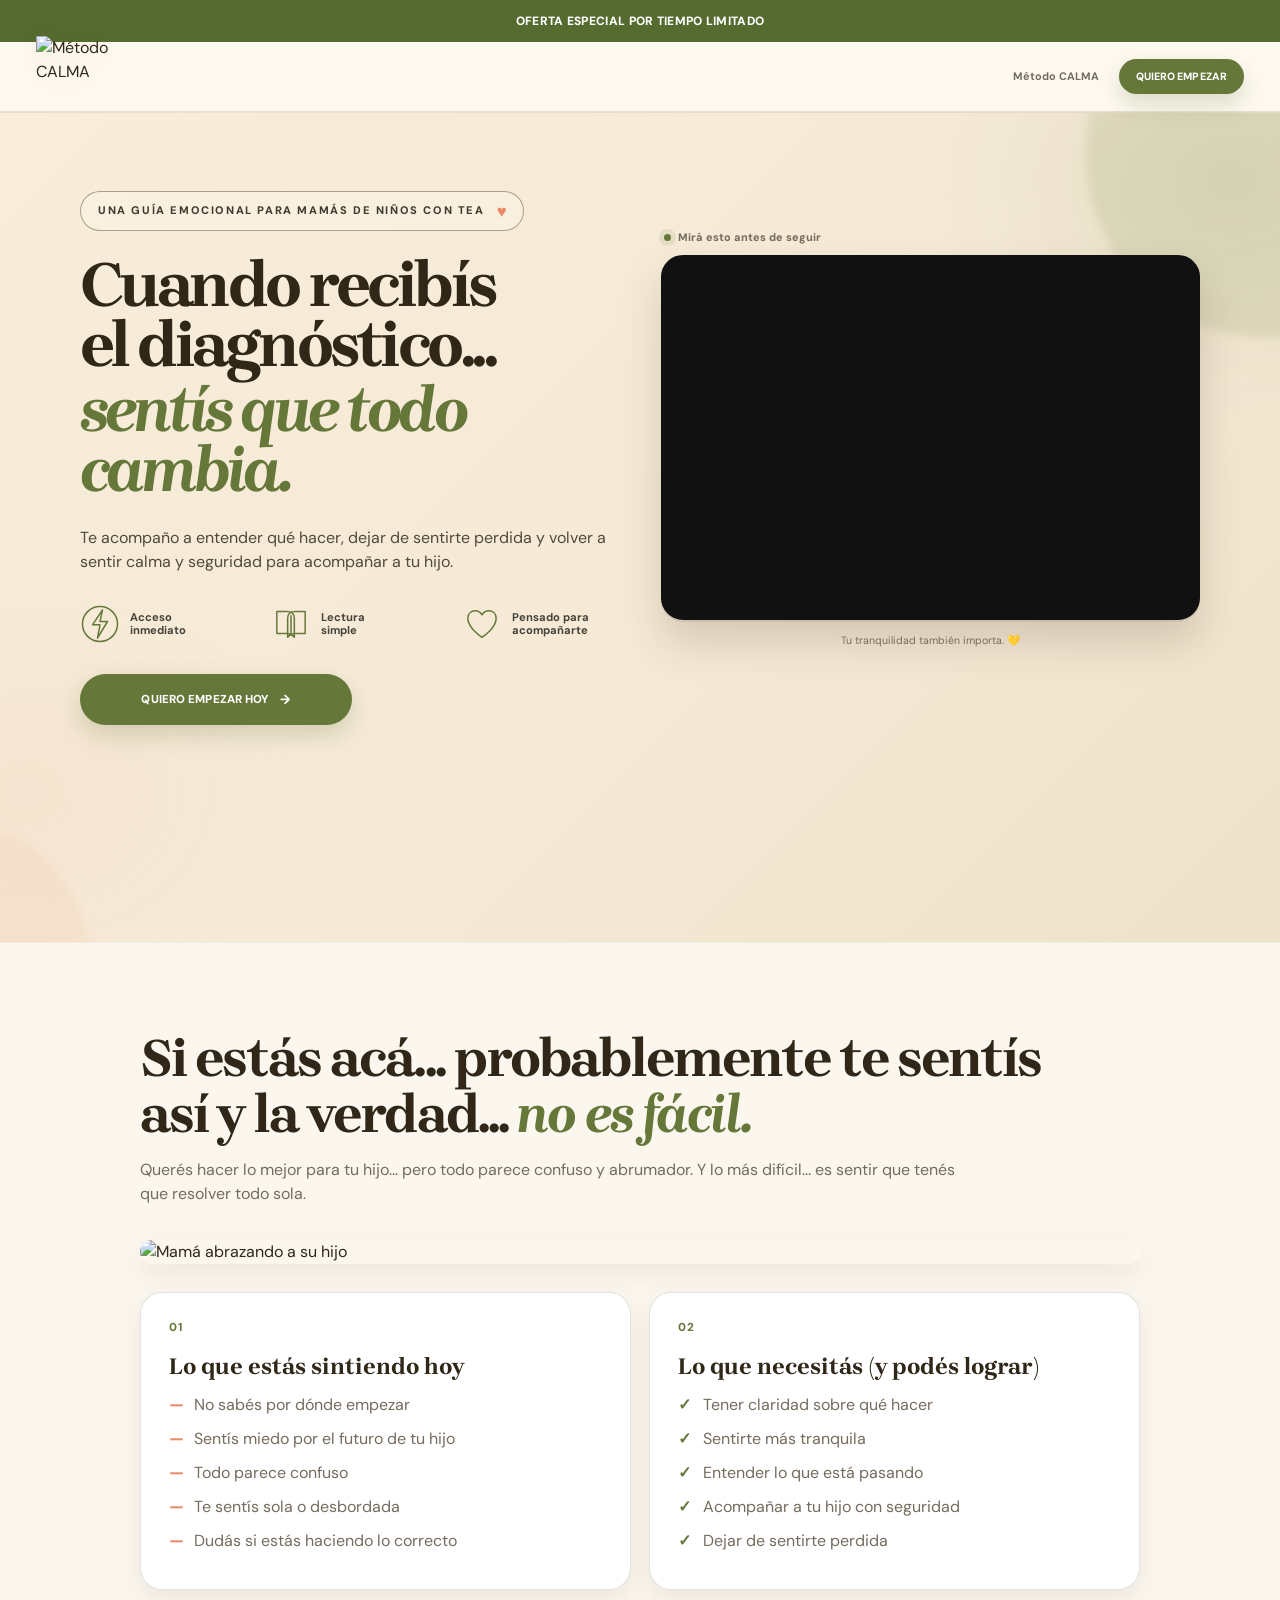
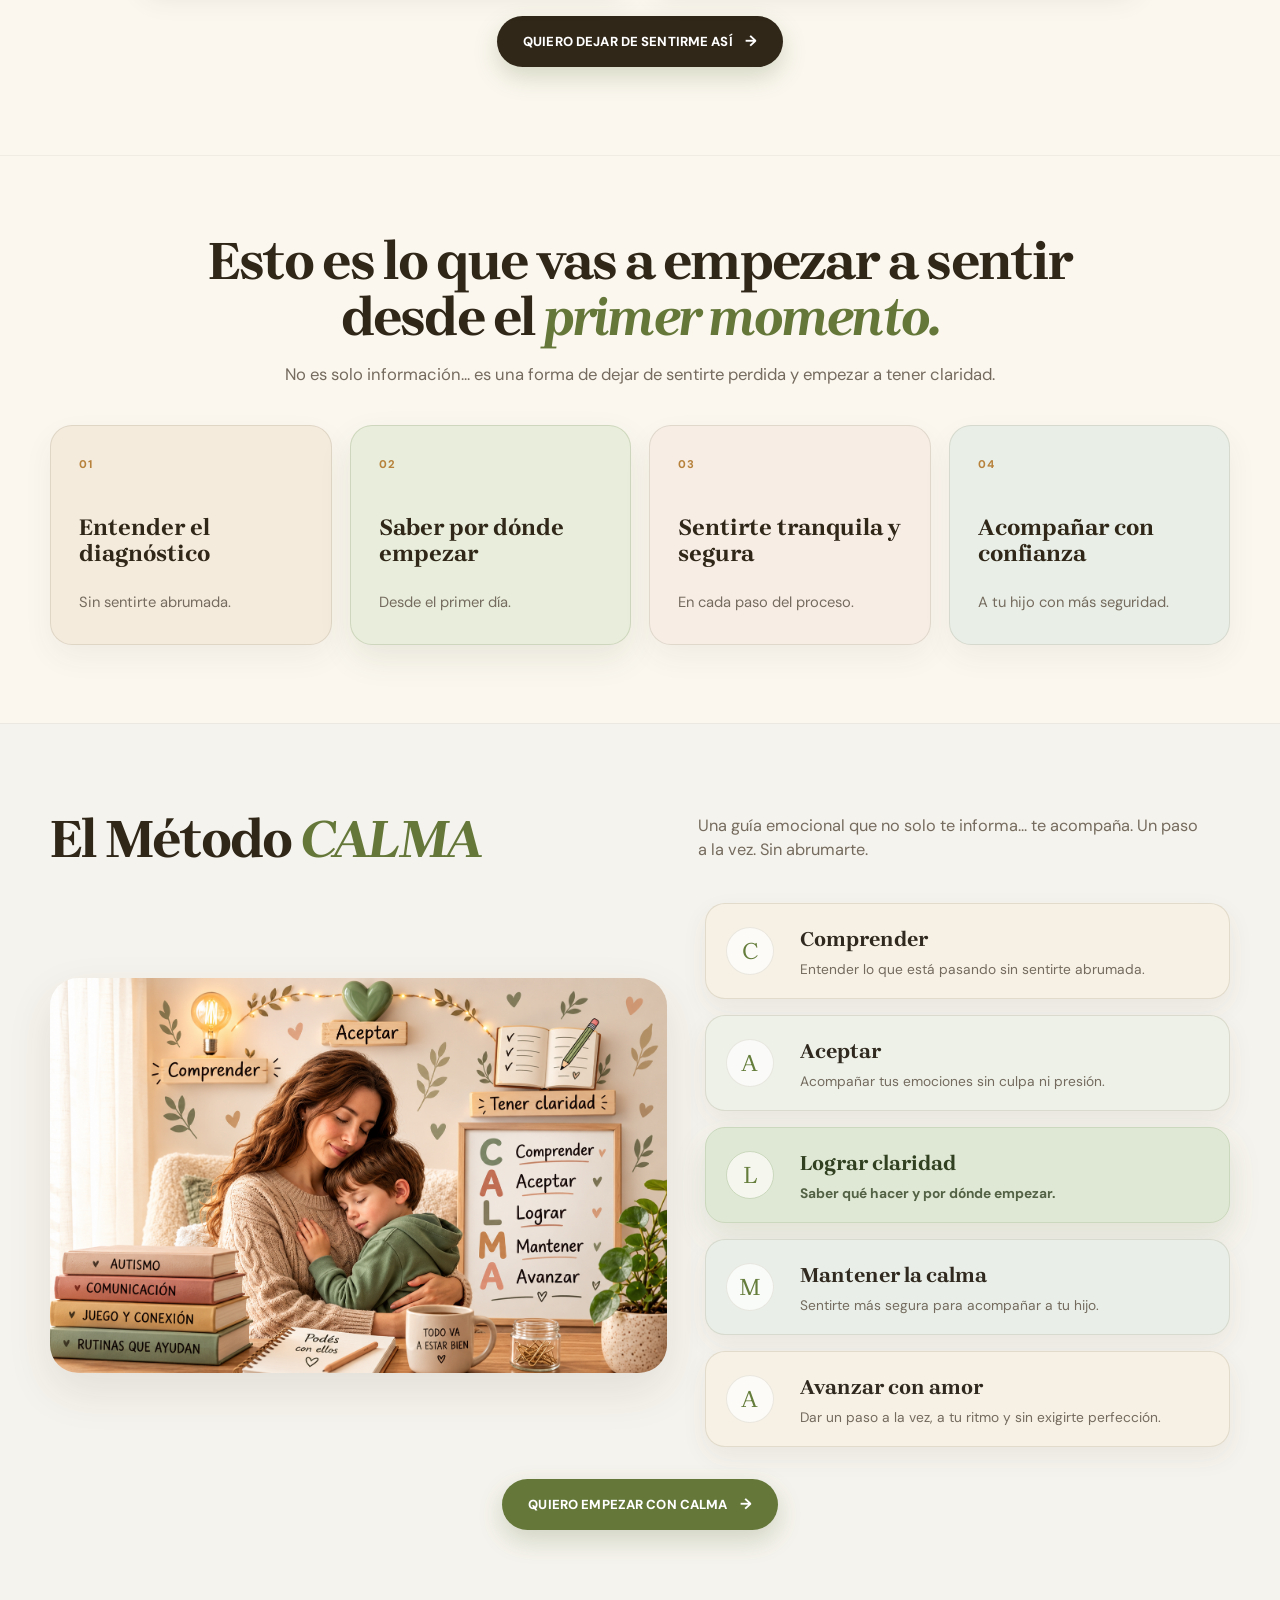
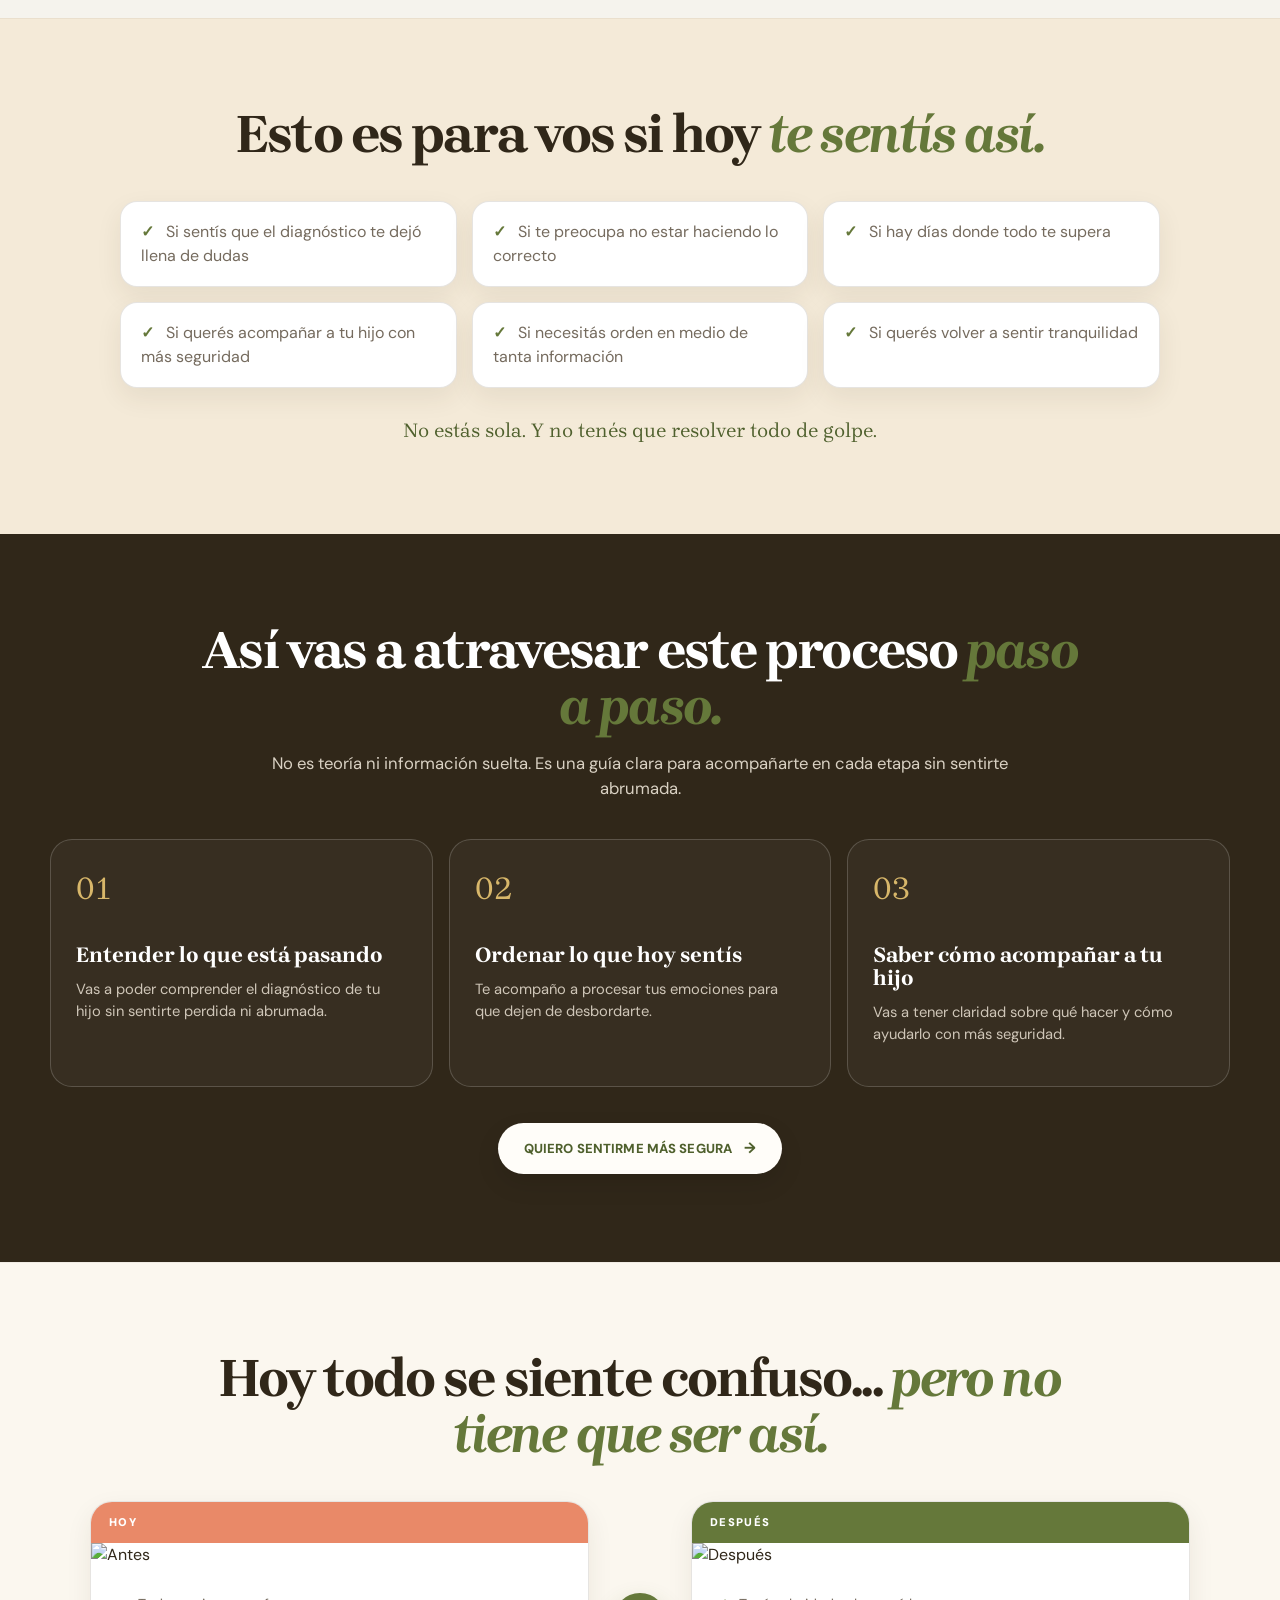
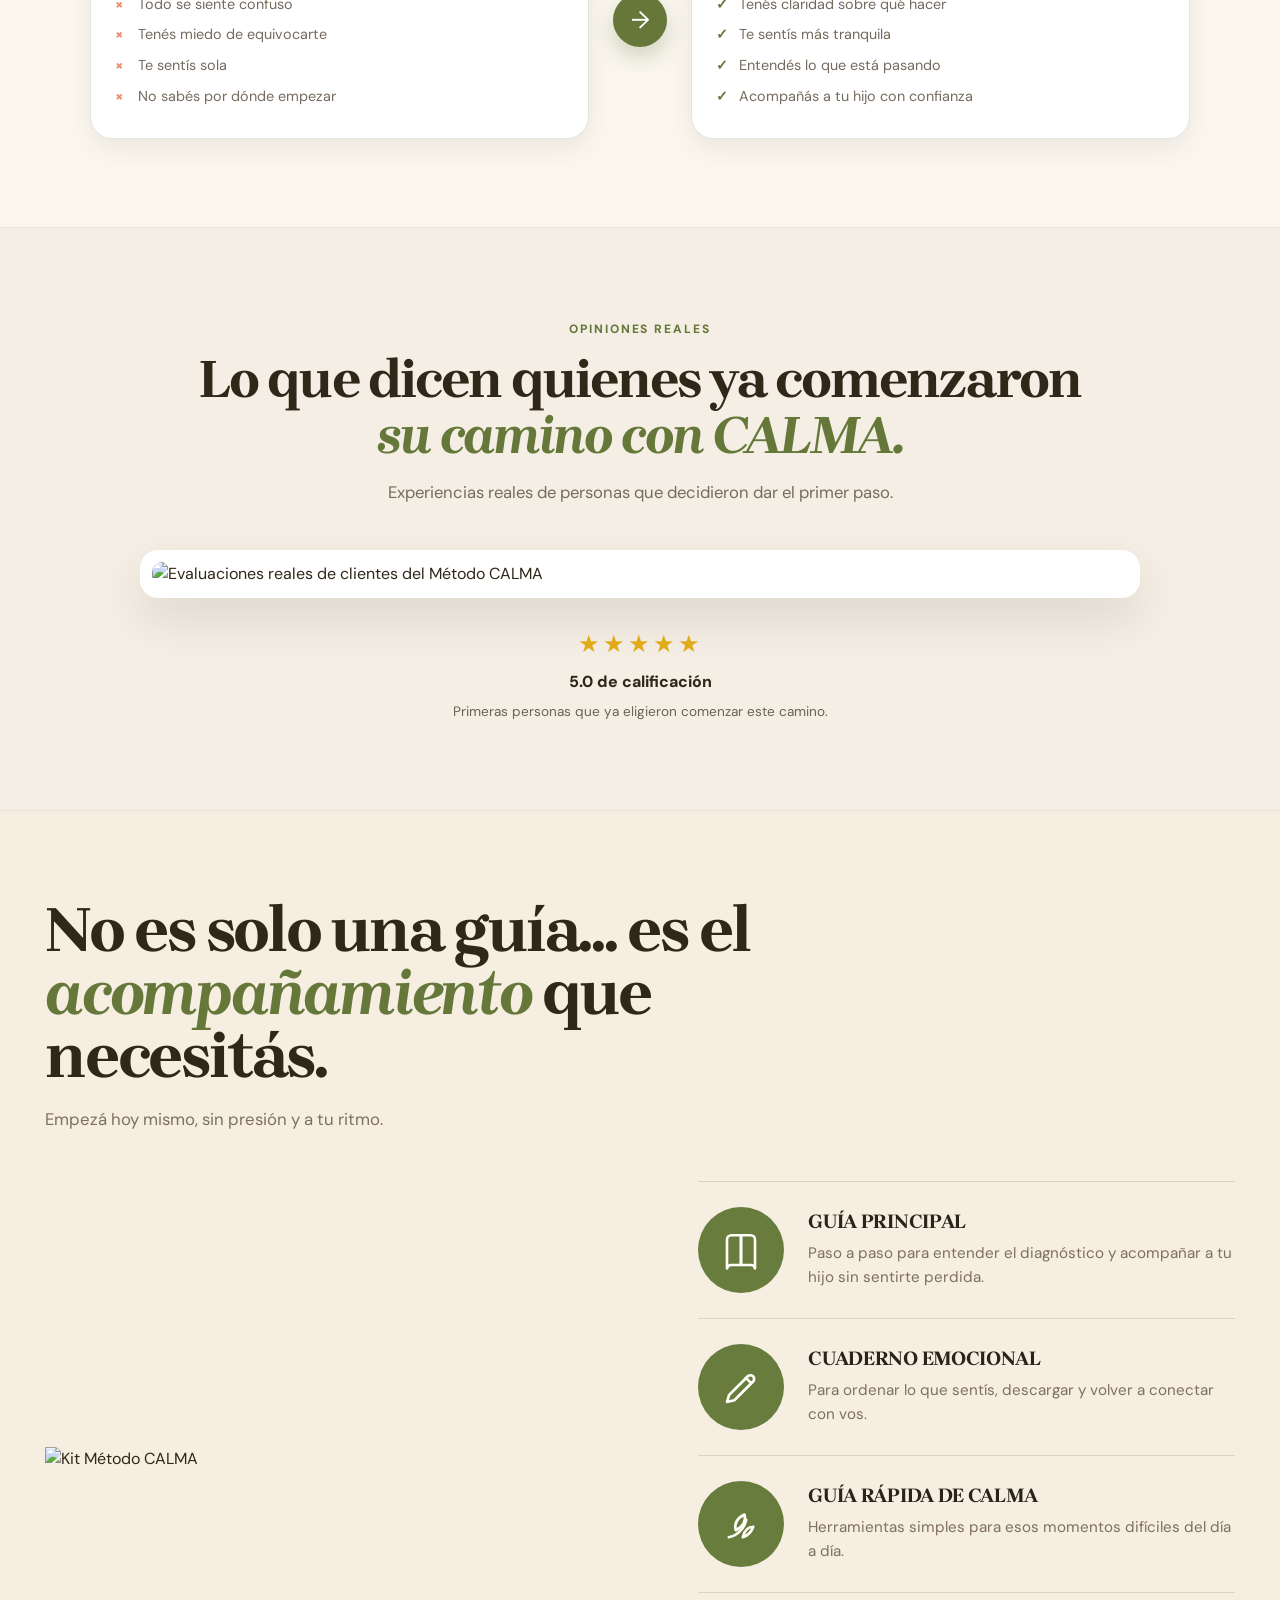
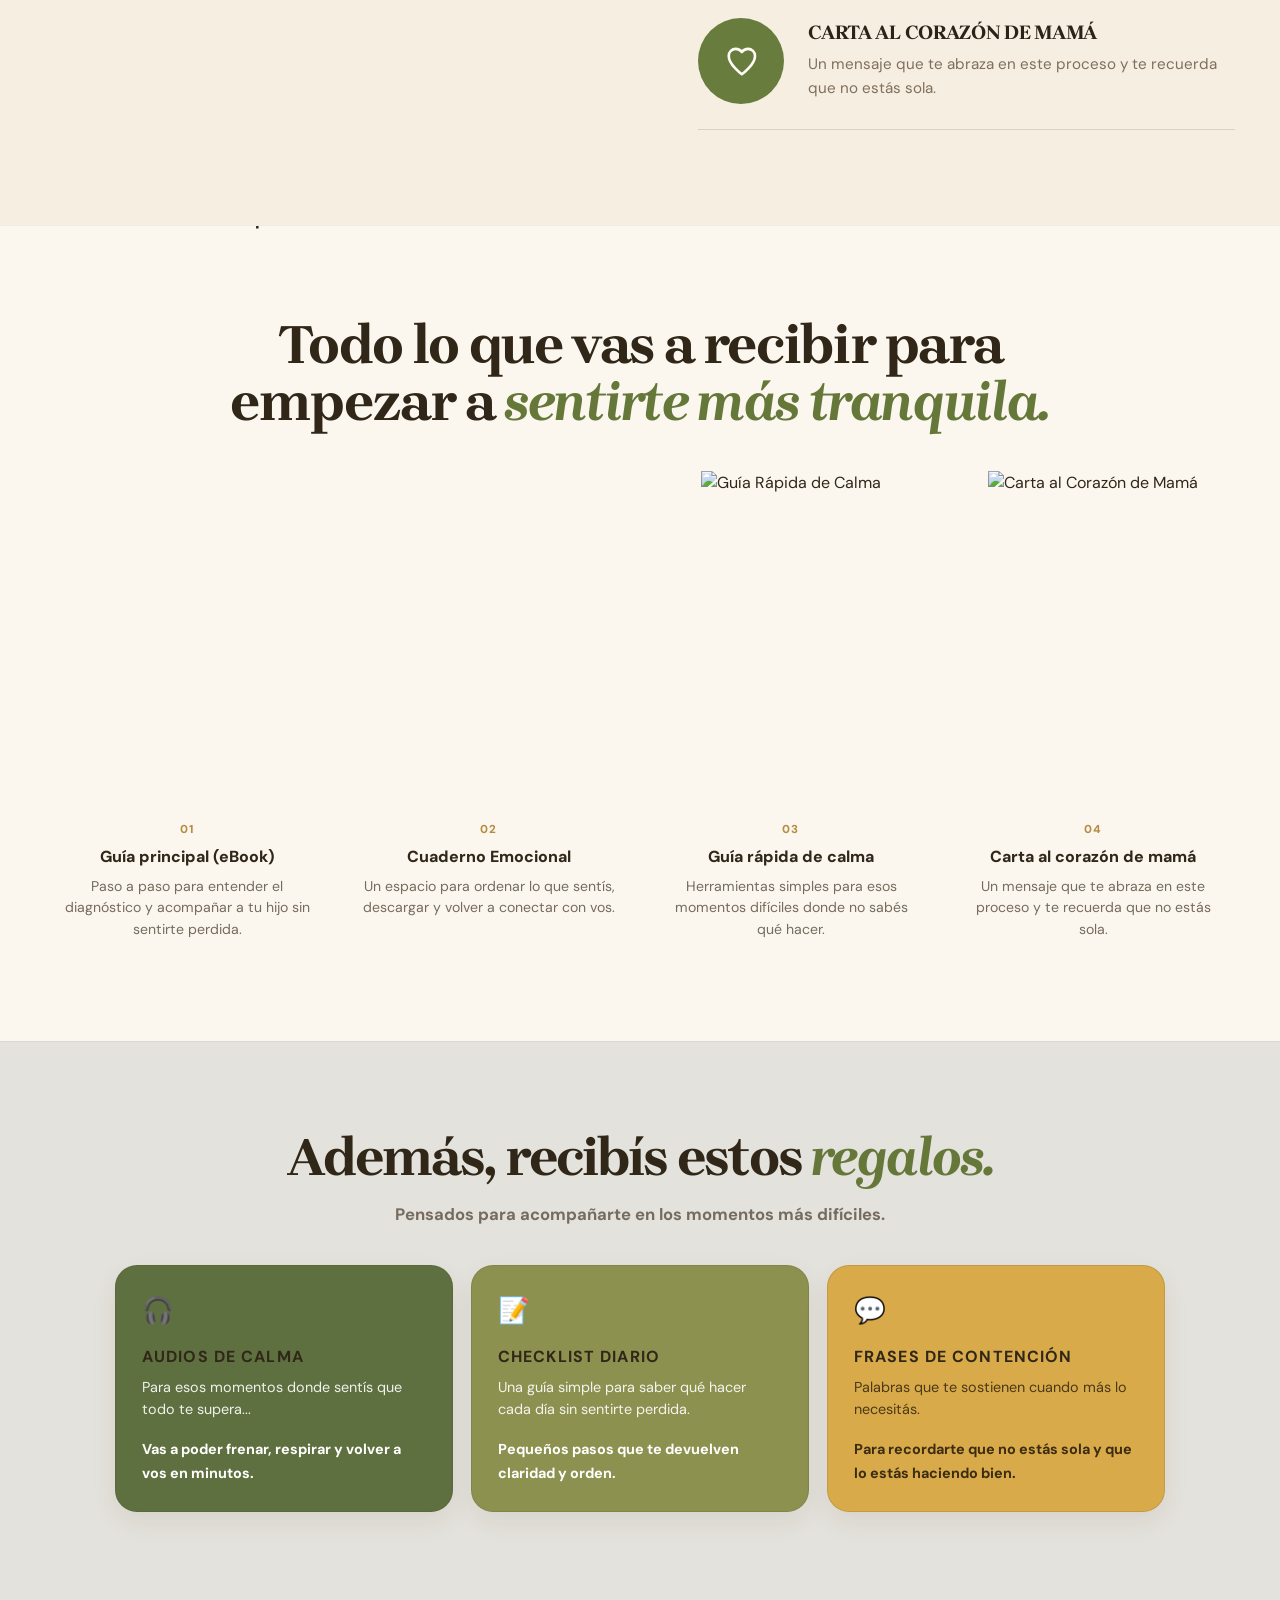
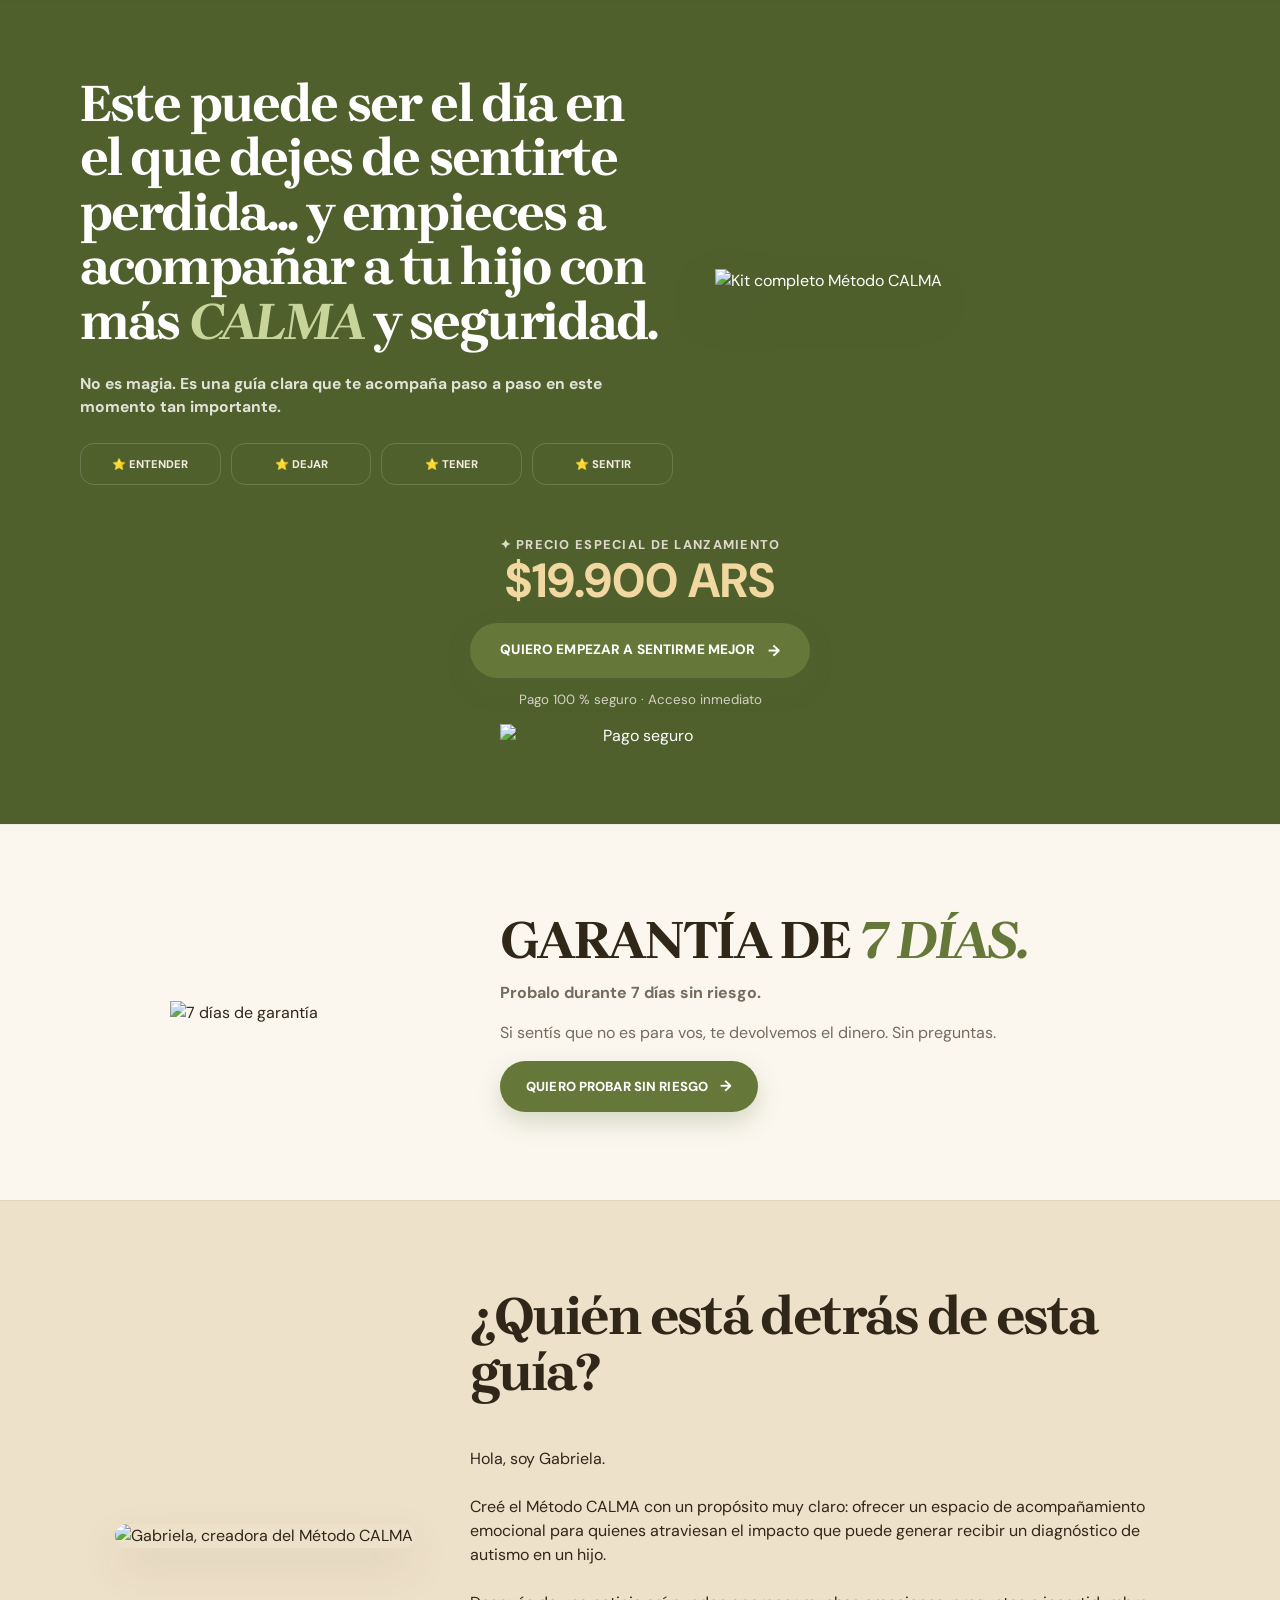
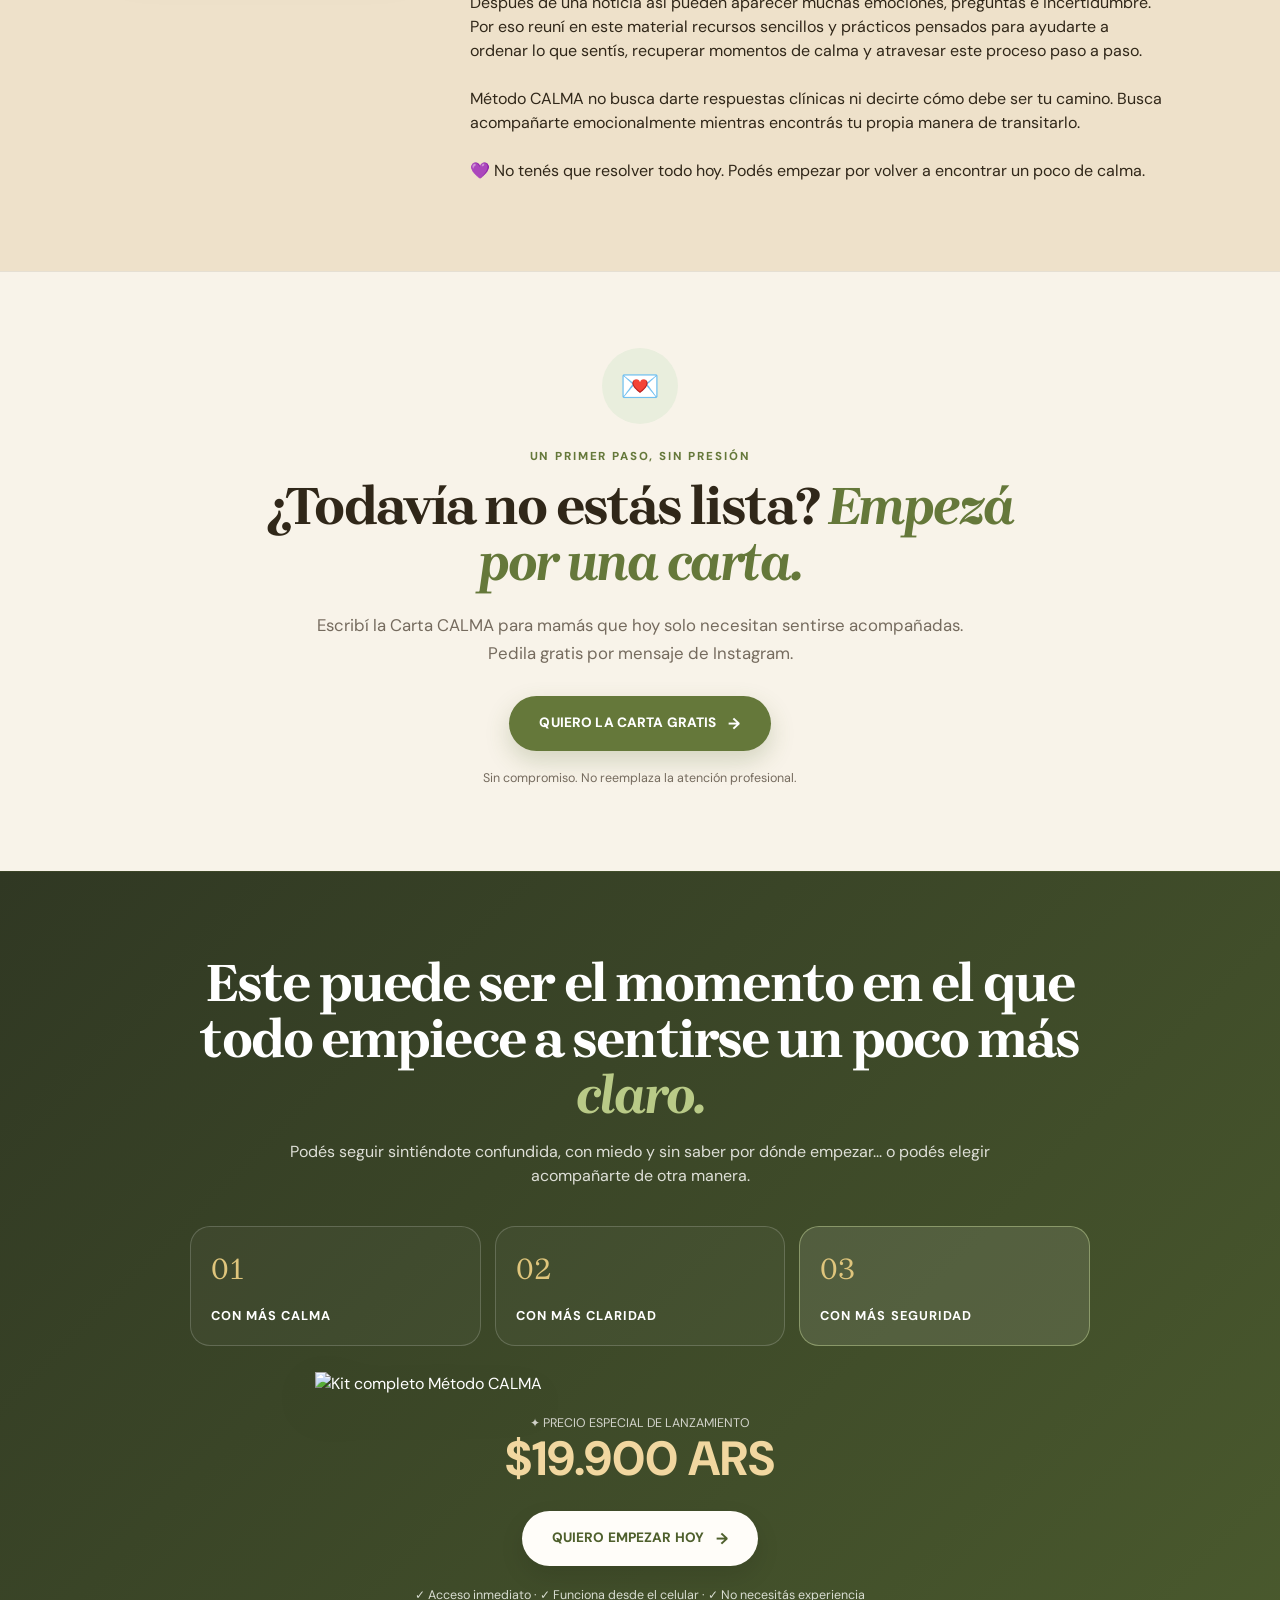
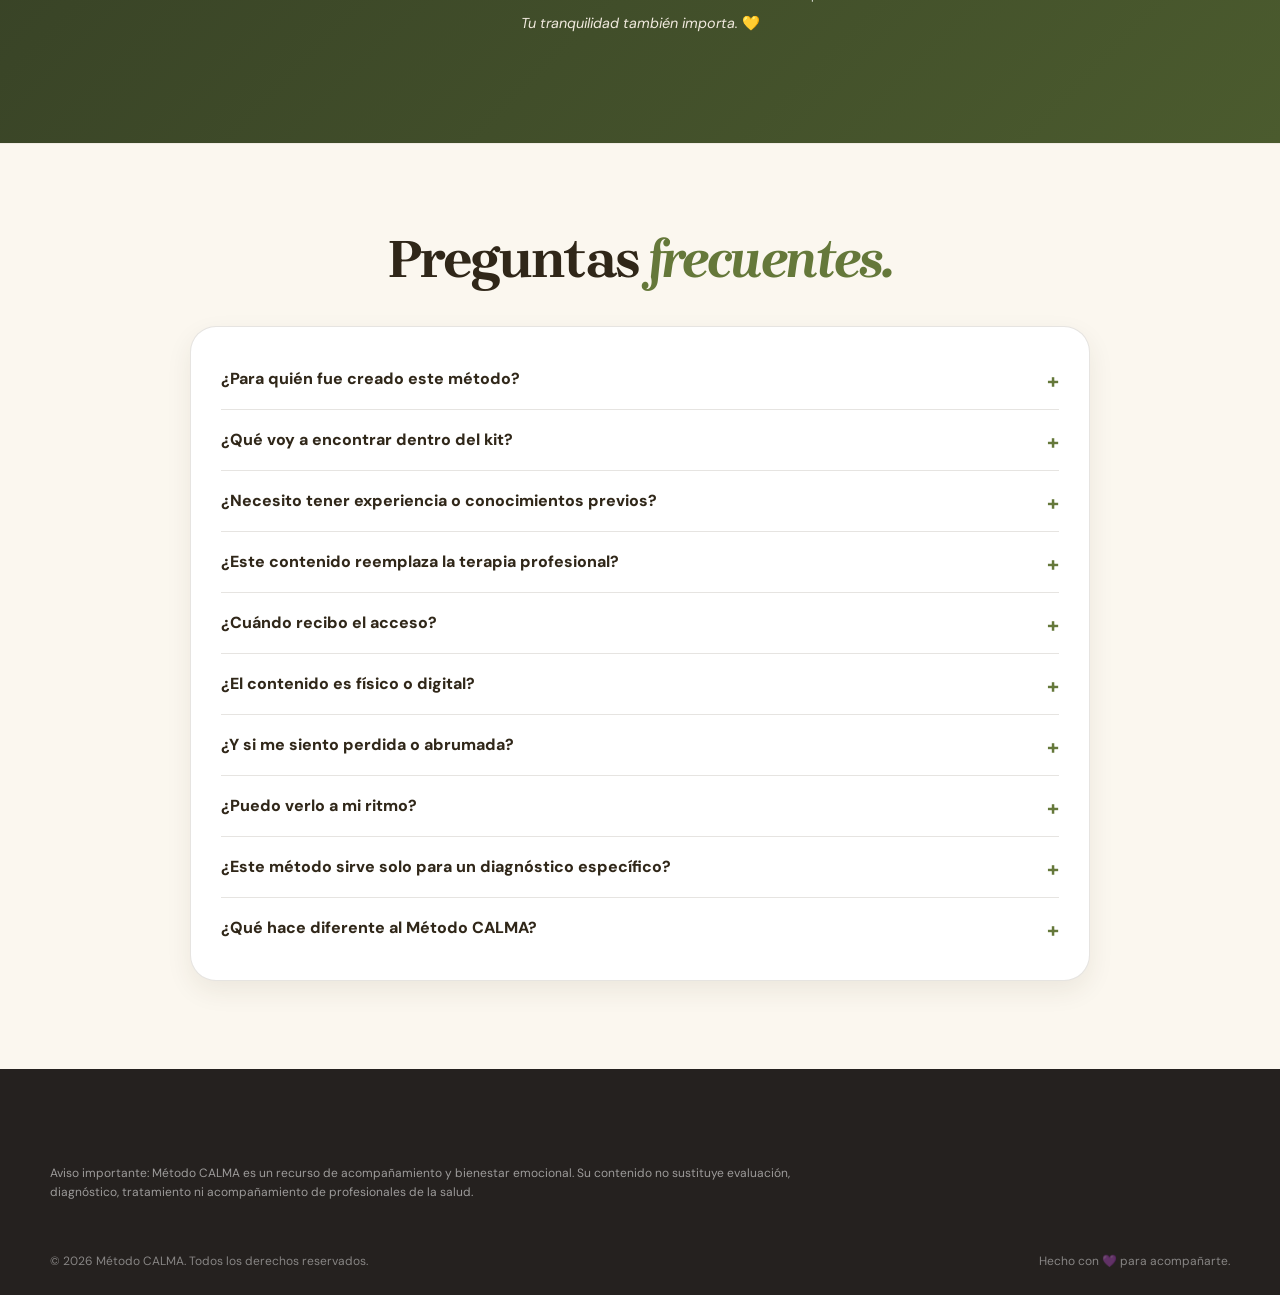
==== commit 0f2a8bee: "Update index.html" ====
--- a/ar/index.html
+++ b/ar/index.html
@@ -68,7 +68,7 @@
     <div class="header-actions">
       <a class="header-market" href="#panel-01-portada">Método CALMA</a>
 
-      <a class="btn btn-small" href="https://pay.hotmart.com/S105475830S?checkoutMode=10&bid=1779497014909" target="_blank" rel="noopener">
+      <a class="btn btn-small" href="https://metodo-calma-argentina.impultienda.ar/checkout/metodo-calma-embudo-principal" target="_blank" rel="noopener">
   QUIERO EMPEZAR
 </a>
     </div>
@@ -128,7 +128,7 @@
           </div>
         </div>
 
-        <a class="btn btn-xl hero-main-cta" href="https://pay.hotmart.com/S105475830S?checkoutMode=10&amp;bid=1779497014909" target="_blank" rel="noopener">
+        <a class="btn btn-xl hero-main-cta" href="https://metodo-calma-argentina.impultienda.ar/checkout/metodo-calma-embudo-principal" target="_blank" rel="noopener">
           QUIERO EMPEZAR HOY <span>→</span>
         </a>
       </div>
@@ -181,7 +181,7 @@
         <ul><li>Tener claridad sobre qué hacer</li><li>Sentirte más tranquila</li><li>Entender lo que está pasando</li><li>Acompañar a tu hijo con seguridad</li><li>Dejar de sentirte perdida</li></ul>
       </article>
     </div>
-    <a class="btn btn-dark" href="https://pay.hotmart.com/S105475830S?checkoutMode=10&bid=1779497014909" target="_blank" rel="noopener">QUIERO DEJAR DE SENTIRME ASÍ <span>→</span></a>
+    <a class="btn btn-dark" href="https://metodo-calma-argentina.impultienda.ar/checkout/metodo-calma-embudo-principal" target="_blank" rel="noopener">QUIERO DEJAR DE SENTIRME ASÍ <span>→</span></a>
   </div>
 </section>
 
@@ -218,7 +218,7 @@
         <article class="calma-card"><span>A</span><div><strong>Avanzar con amor</strong><p>Dar un paso a la vez, a tu ritmo y sin exigirte perfección.</p></div></article>
       </div>
     </div>
-    <div class="center-action"><a class="btn" href="https://pay.hotmart.com/S105475830S?checkoutMode=10&bid=1779497014909" target="_blank" rel="noopener">QUIERO EMPEZAR CON CALMA <span>→</span></a></div>
+    <div class="center-action"><a class="btn" href="https://metodo-calma-argentina.impultienda.ar/checkout/metodo-calma-embudo-principal" target="_blank" rel="noopener">QUIERO EMPEZAR CON CALMA <span>→</span></a></div>
   </div>
 </section>
 
@@ -250,7 +250,7 @@
       <article><span>02</span><h3>Ordenar lo que hoy sentís</h3><p>Te acompaño a procesar tus emociones para que dejen de desbordarte.</p></article>
       <article><span>03</span><h3>Saber cómo acompañar a tu hijo</h3><p>Vas a tener claridad sobre qué hacer y cómo ayudarlo con más seguridad.</p></article>
     </div>
-    <div class="center-action"><a class="btn btn-light" href="https://pay.hotmart.com/S105475830S?checkoutMode=10&bid=1779497014909" target="_blank" rel="noopener">QUIERO SENTIRME MÁS SEGURA <span>→</span></a></div>
+    <div class="center-action"><a class="btn btn-light" href="https://metodo-calma-argentina.impultienda.ar/checkout/metodo-calma-embudo-principal" target="_blank" rel="noopener">QUIERO SENTIRME MÁS SEGURA <span>→</span></a></div>
   </div>
 </section>
 
@@ -478,7 +478,7 @@
       <div class="offer-product"><img src="assets/images/libroskit-transparente.png" alt="Kit completo Método CALMA"></div>
       <div class="price-box">
         <p class="launch-price-label"> ✦ PRECIO ESPECIAL DE LANZAMIENTO </p> <div class="today-price"> <strong>$19.900 ARS</strong> </div>
-        <a class="btn btn-xl" href="https://pay.hotmart.com/S105475830S?checkoutMode=10&bid=1779497014909" target="_blank" rel="noopener">QUIERO EMPEZAR A SENTIRME MEJOR <span>→</span></a>
+        <a class="btn btn-xl" href="https://metodo-calma-argentina.impultienda.ar/checkout/metodo-calma-embudo-principal" target="_blank" rel="noopener">QUIERO EMPEZAR A SENTIRME MEJOR <span>→</span></a>
         <small>Pago 100 % seguro · Acceso inmediato</small>
         <img class="payment" src="assets/images/88888(1).png" alt="Pago seguro">
       </div>
@@ -493,7 +493,7 @@
       <h2>GARANTÍA DE <em>7 DÍAS.</em></h2>
       <p><strong>Probalo durante 7 días sin riesgo.</strong></p>
       <p>Si sentís que no es para vos, te devolvemos el dinero. Sin preguntas.</p>
-      <a class="btn" href="https://pay.hotmart.com/S105475830S?checkoutMode=10&bid=1779497014909" target="_blank" rel="noopener">QUIERO PROBAR SIN RIESGO <span>→</span></a>
+      <a class="btn" href="https://metodo-calma-argentina.impultienda.ar/checkout/metodo-calma-embudo-principal" target="_blank" rel="noopener">QUIERO PROBAR SIN RIESGO <span>→</span></a>
     </div>
   </div>
 </section>
@@ -572,7 +572,7 @@
       </div>
   
     </div>
-    <a class="btn btn-xl btn-light" href="https://pay.hotmart.com/S105475830S?checkoutMode=10&bid=1779497014909" target="_blank" rel="noopener">QUIERO EMPEZAR HOY <span>→</span></a>
+    <a class="btn btn-xl btn-light" href="https://metodo-calma-argentina.impultienda.ar/checkout/metodo-calma-embudo-principal" target="_blank" rel="noopener">QUIERO EMPEZAR HOY <span>→</span></a>
     <p class="final-trust-line">✓ Acceso inmediato · ✓ Funciona desde el celular · ✓ No necesitás experiencia</p>
     <p class="final-peace"><em>Tu tranquilidad también importa.</em> 💛</p>
   </div>
--- a/ar/css/styles.css
+++ b/ar/css/styles.css
@@ -52,7 +52,7 @@
 .btn-dark{background:var(--brown)}
 
 
-/* ========================
+/* =======================
    HEADER
    ========================= */
 .topbar{height:76px;position:relative;z-index:100;background:rgba(255,251,243,.94);border-top:3px solid #2e2c28;border-bottom:1px solid var(--line);backdrop-filter:blur(12px)}
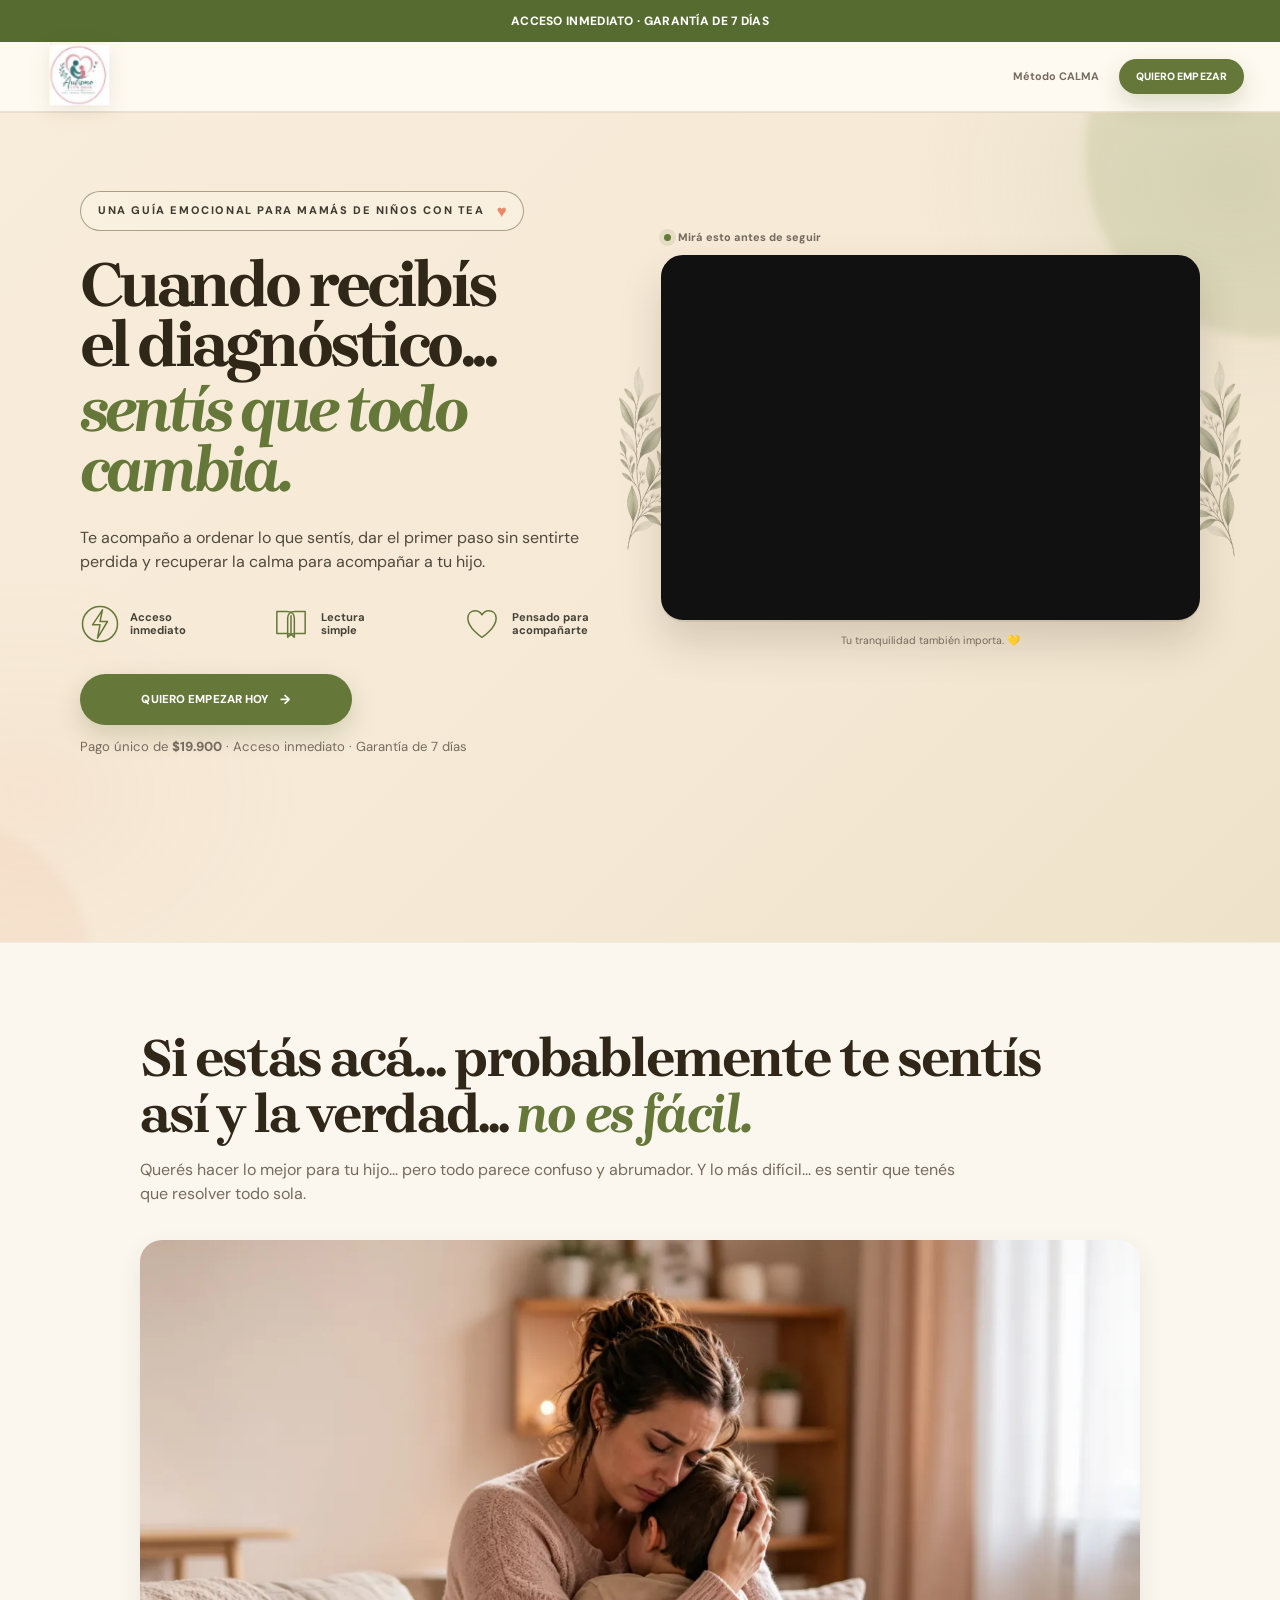
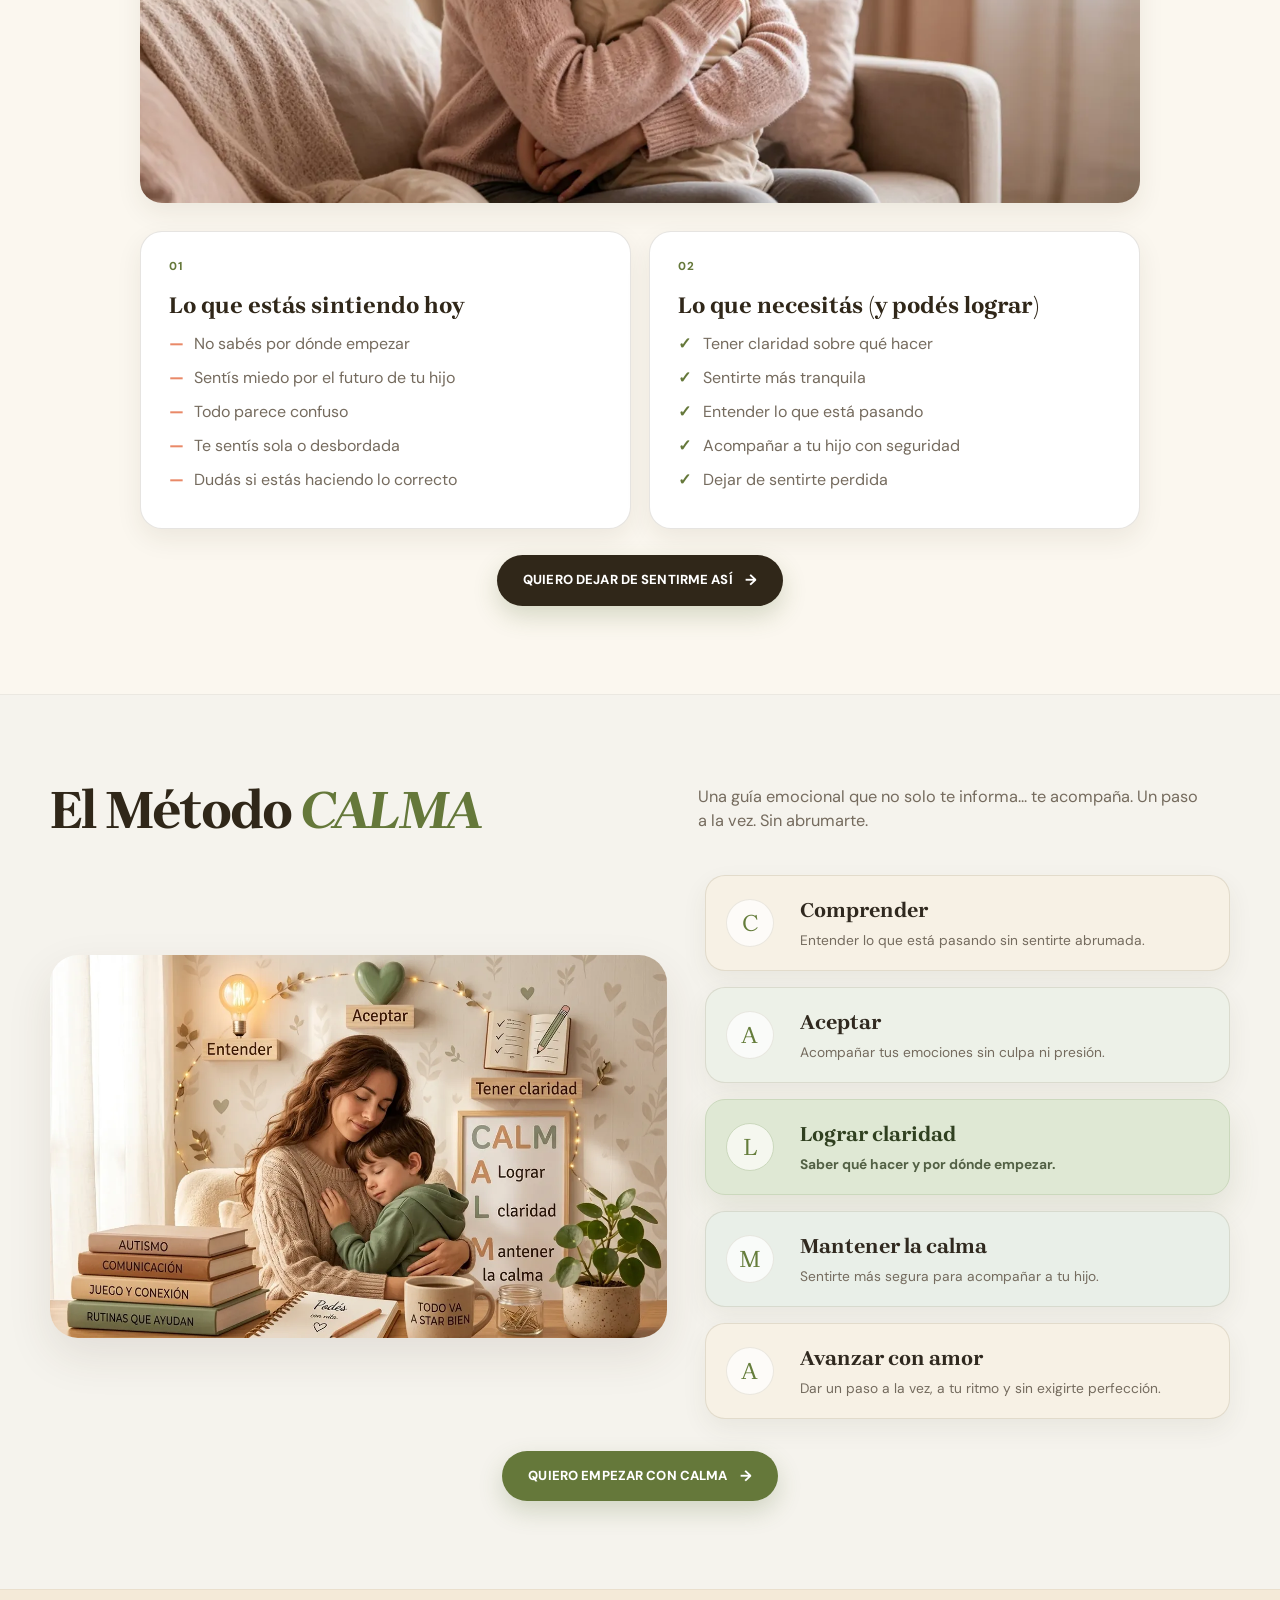
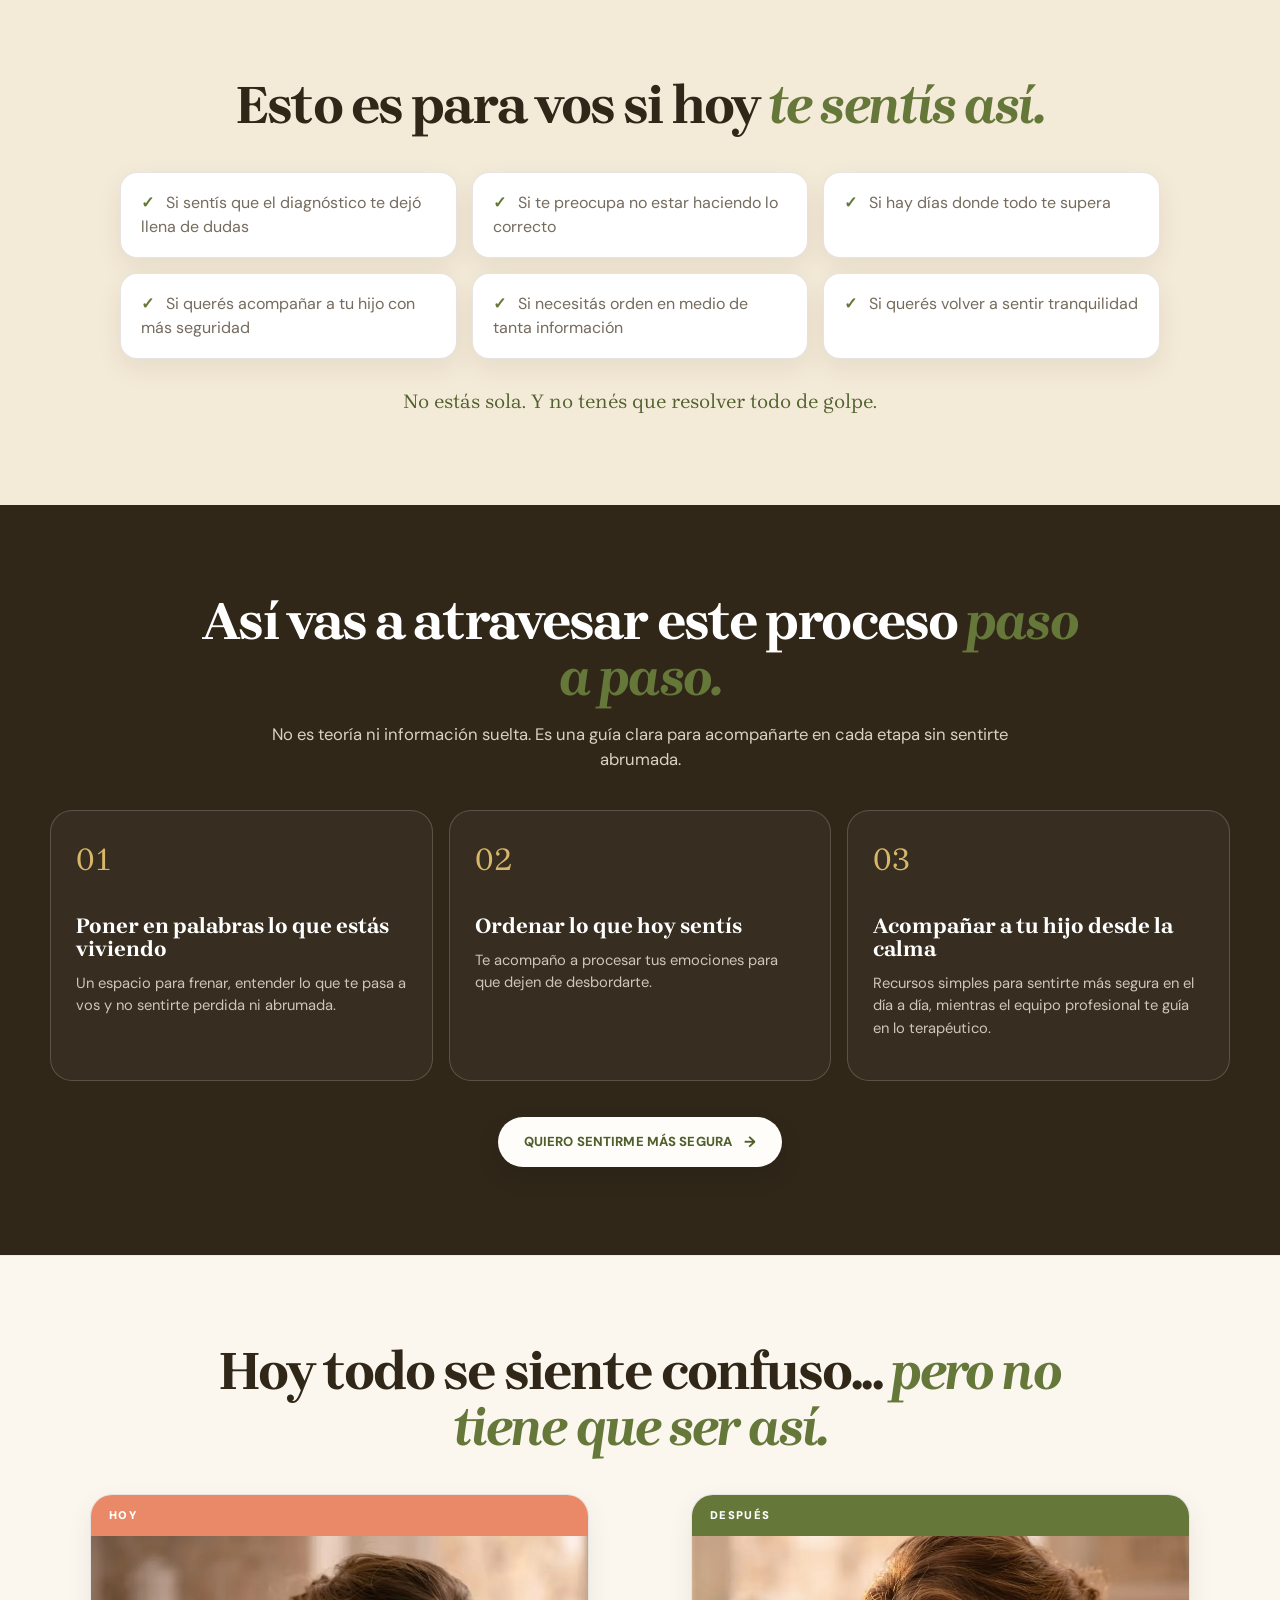
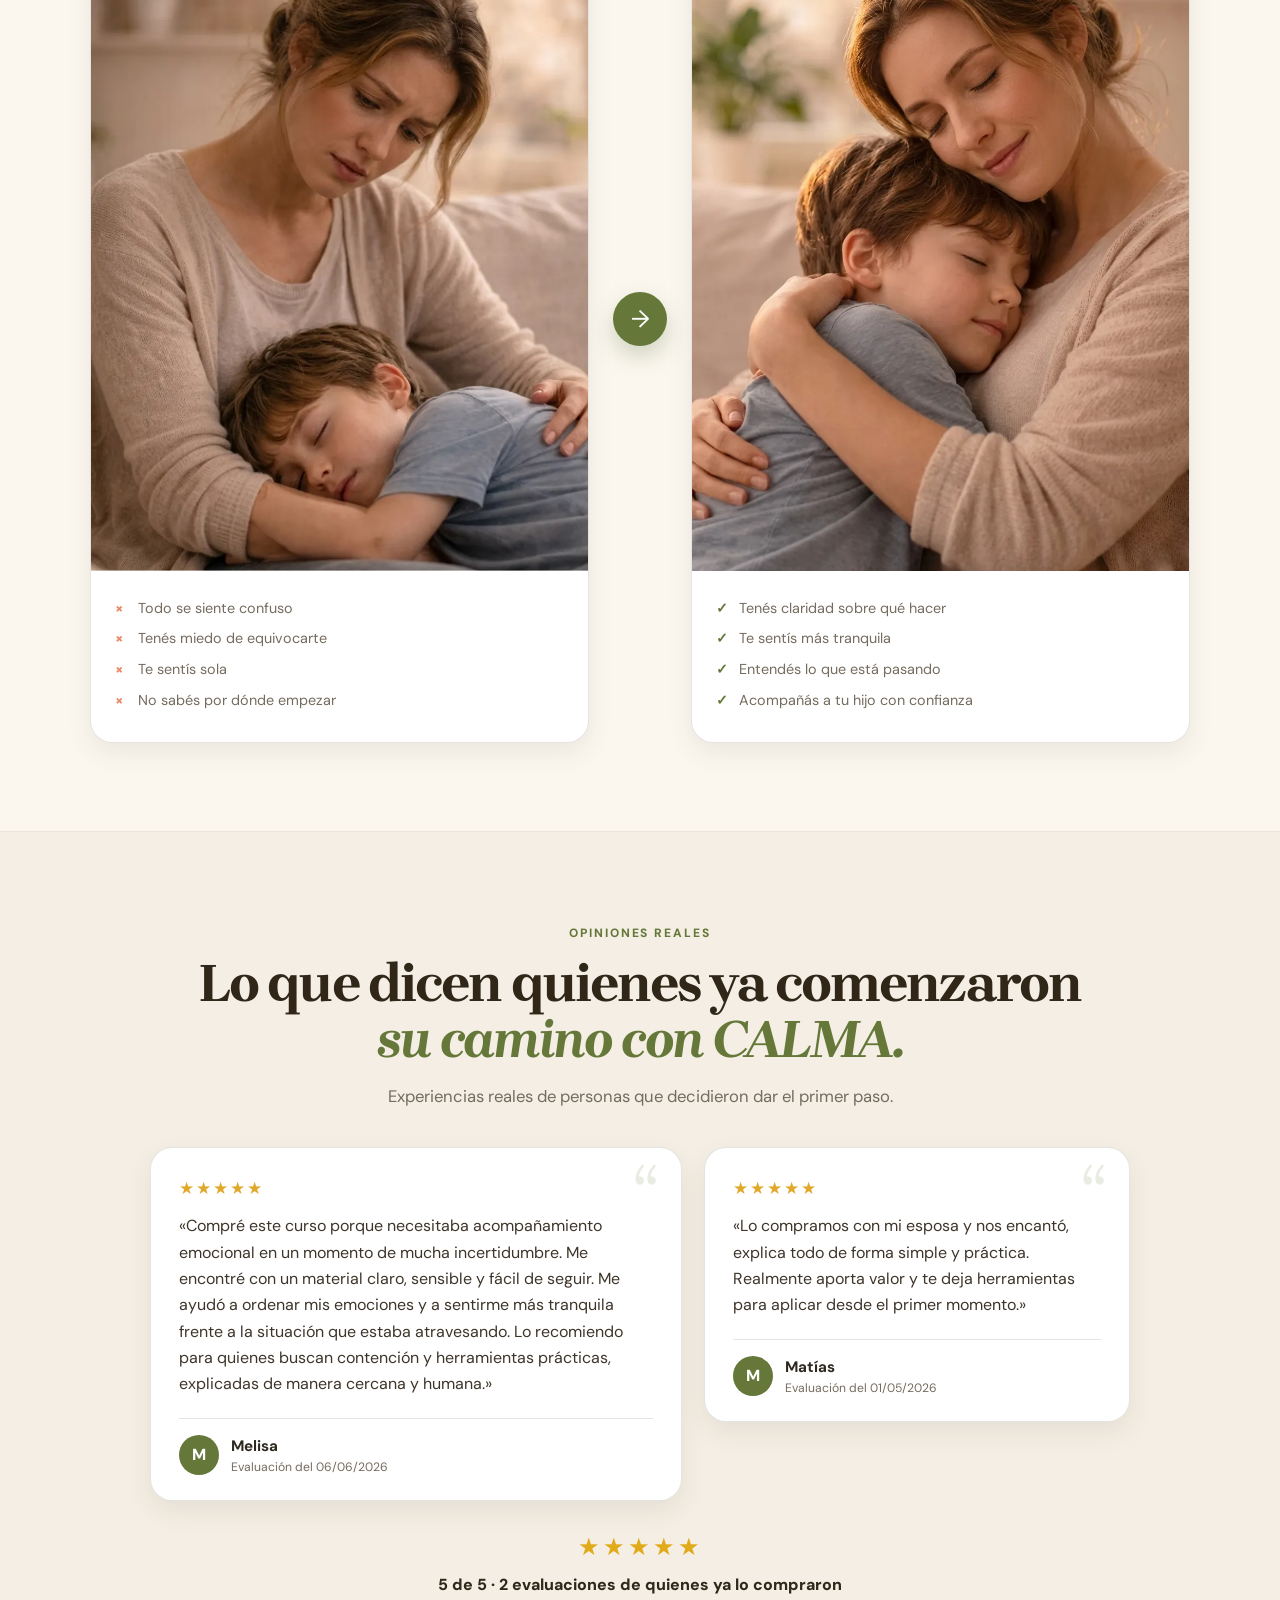
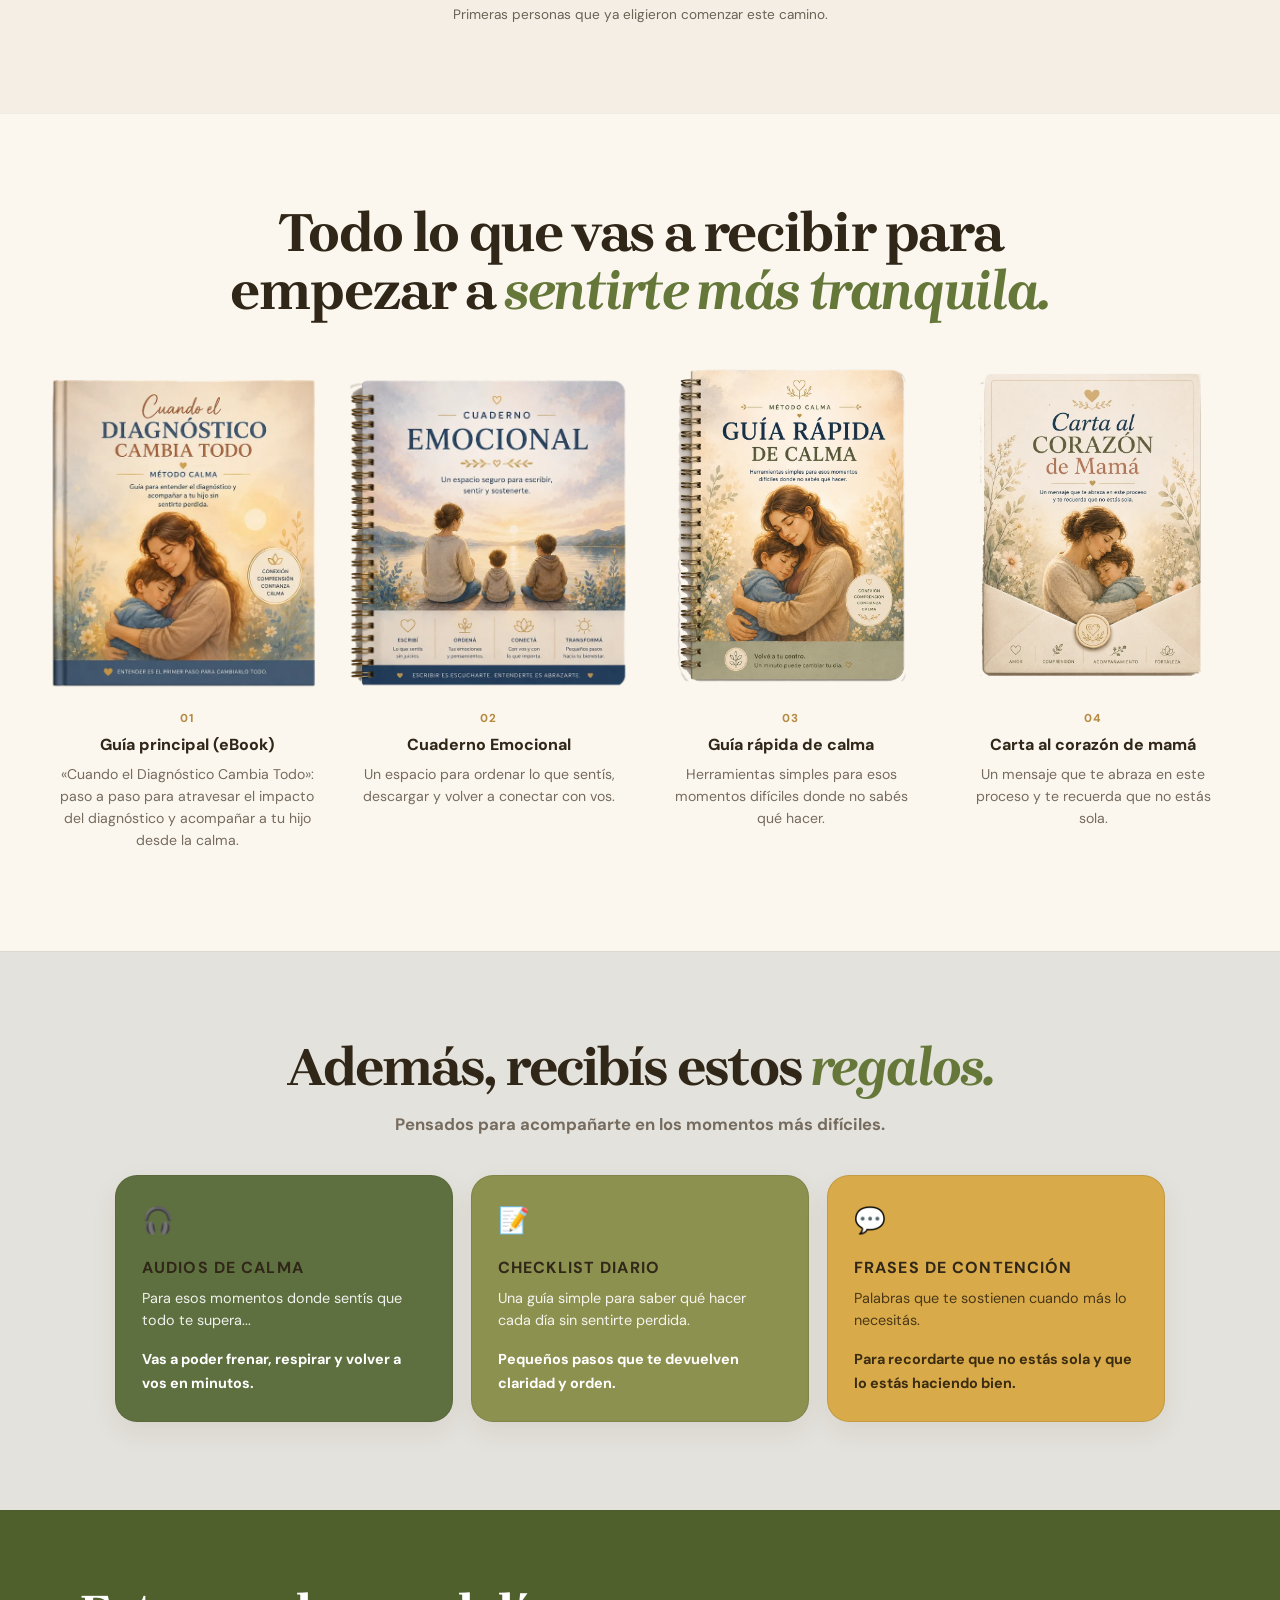
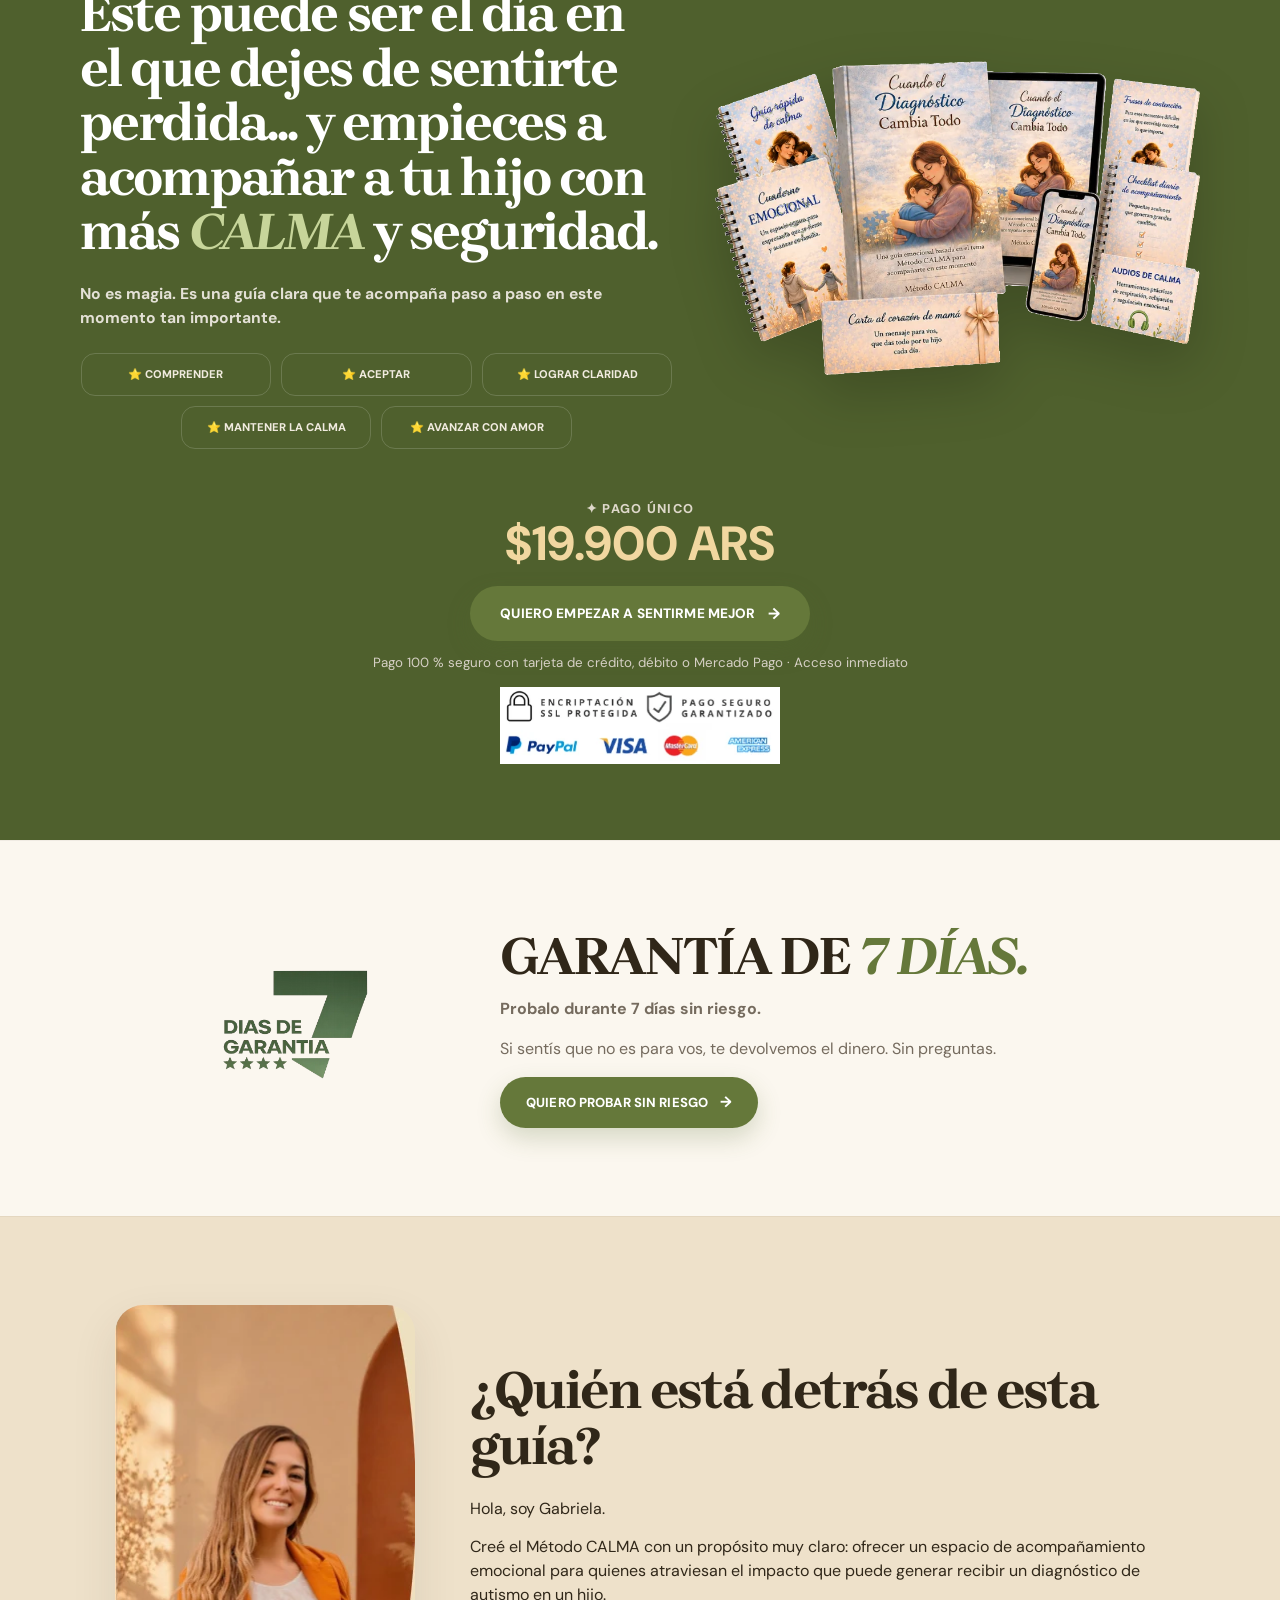
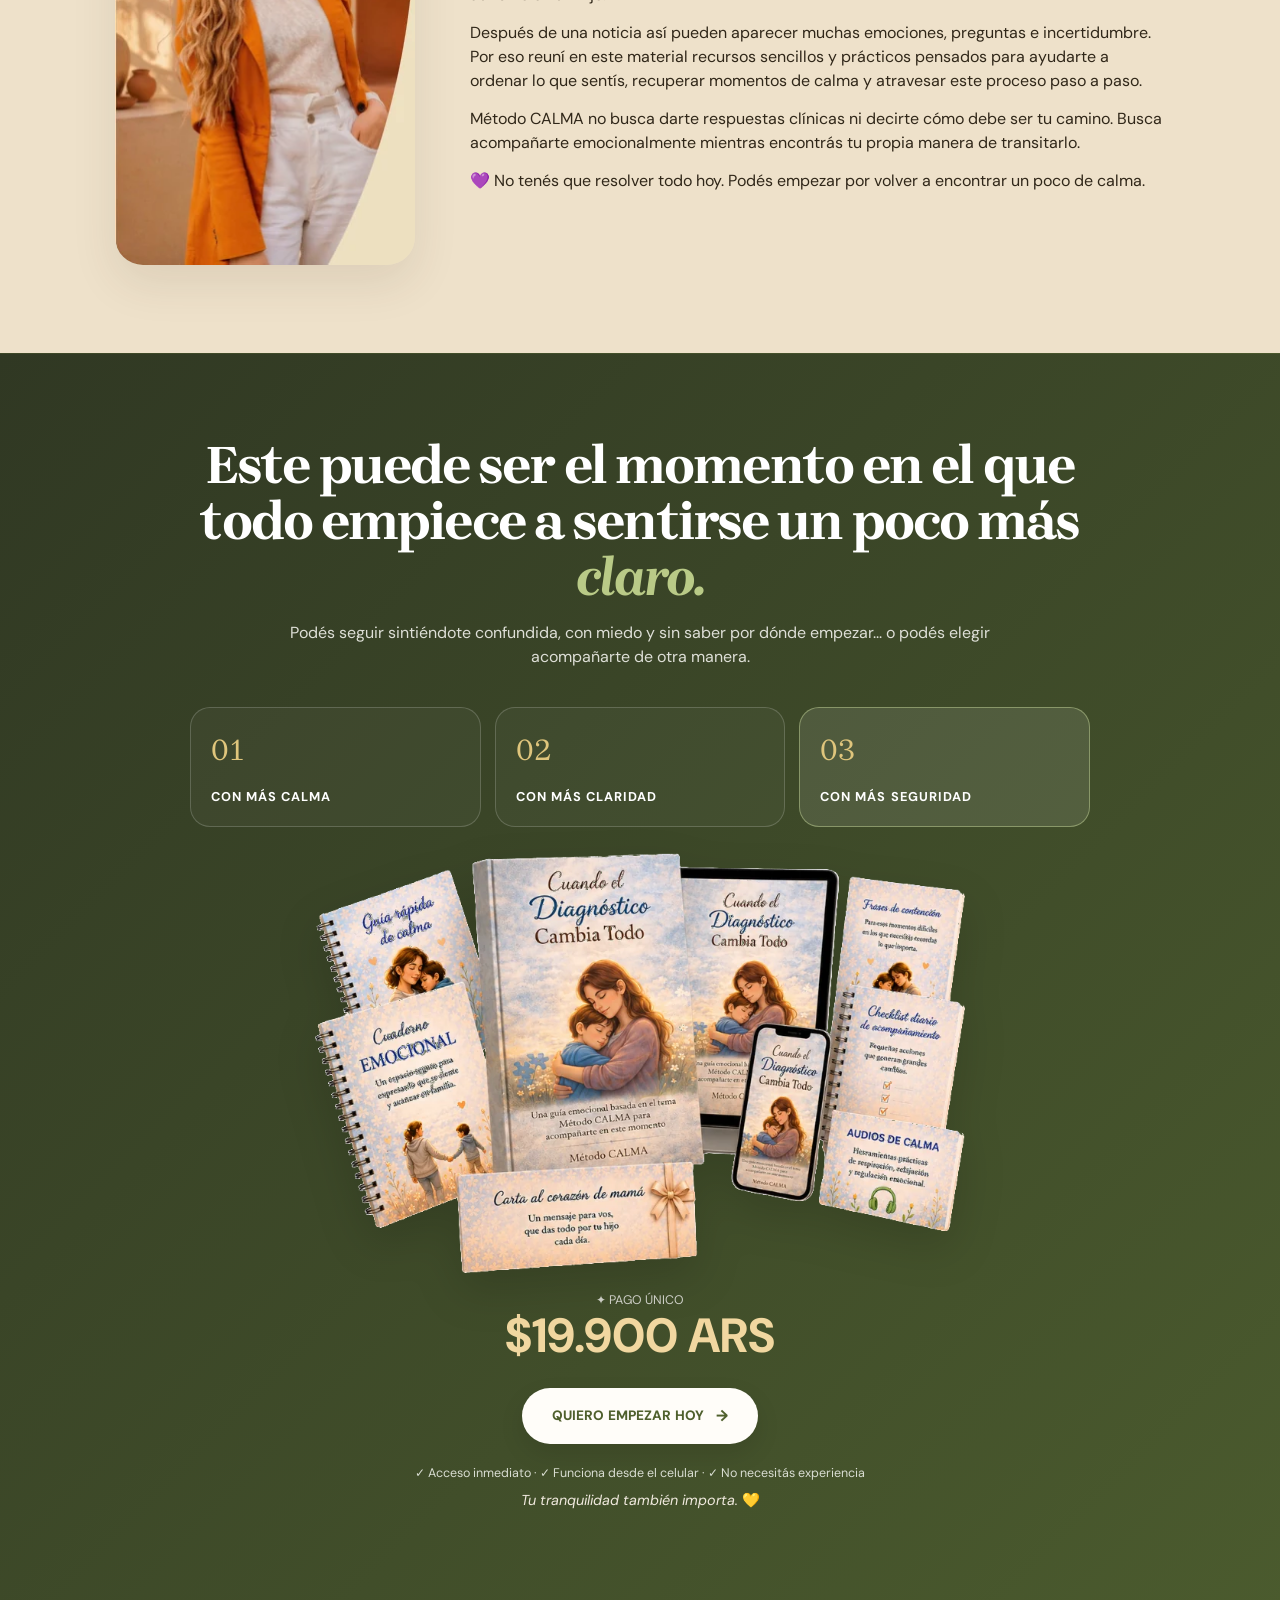
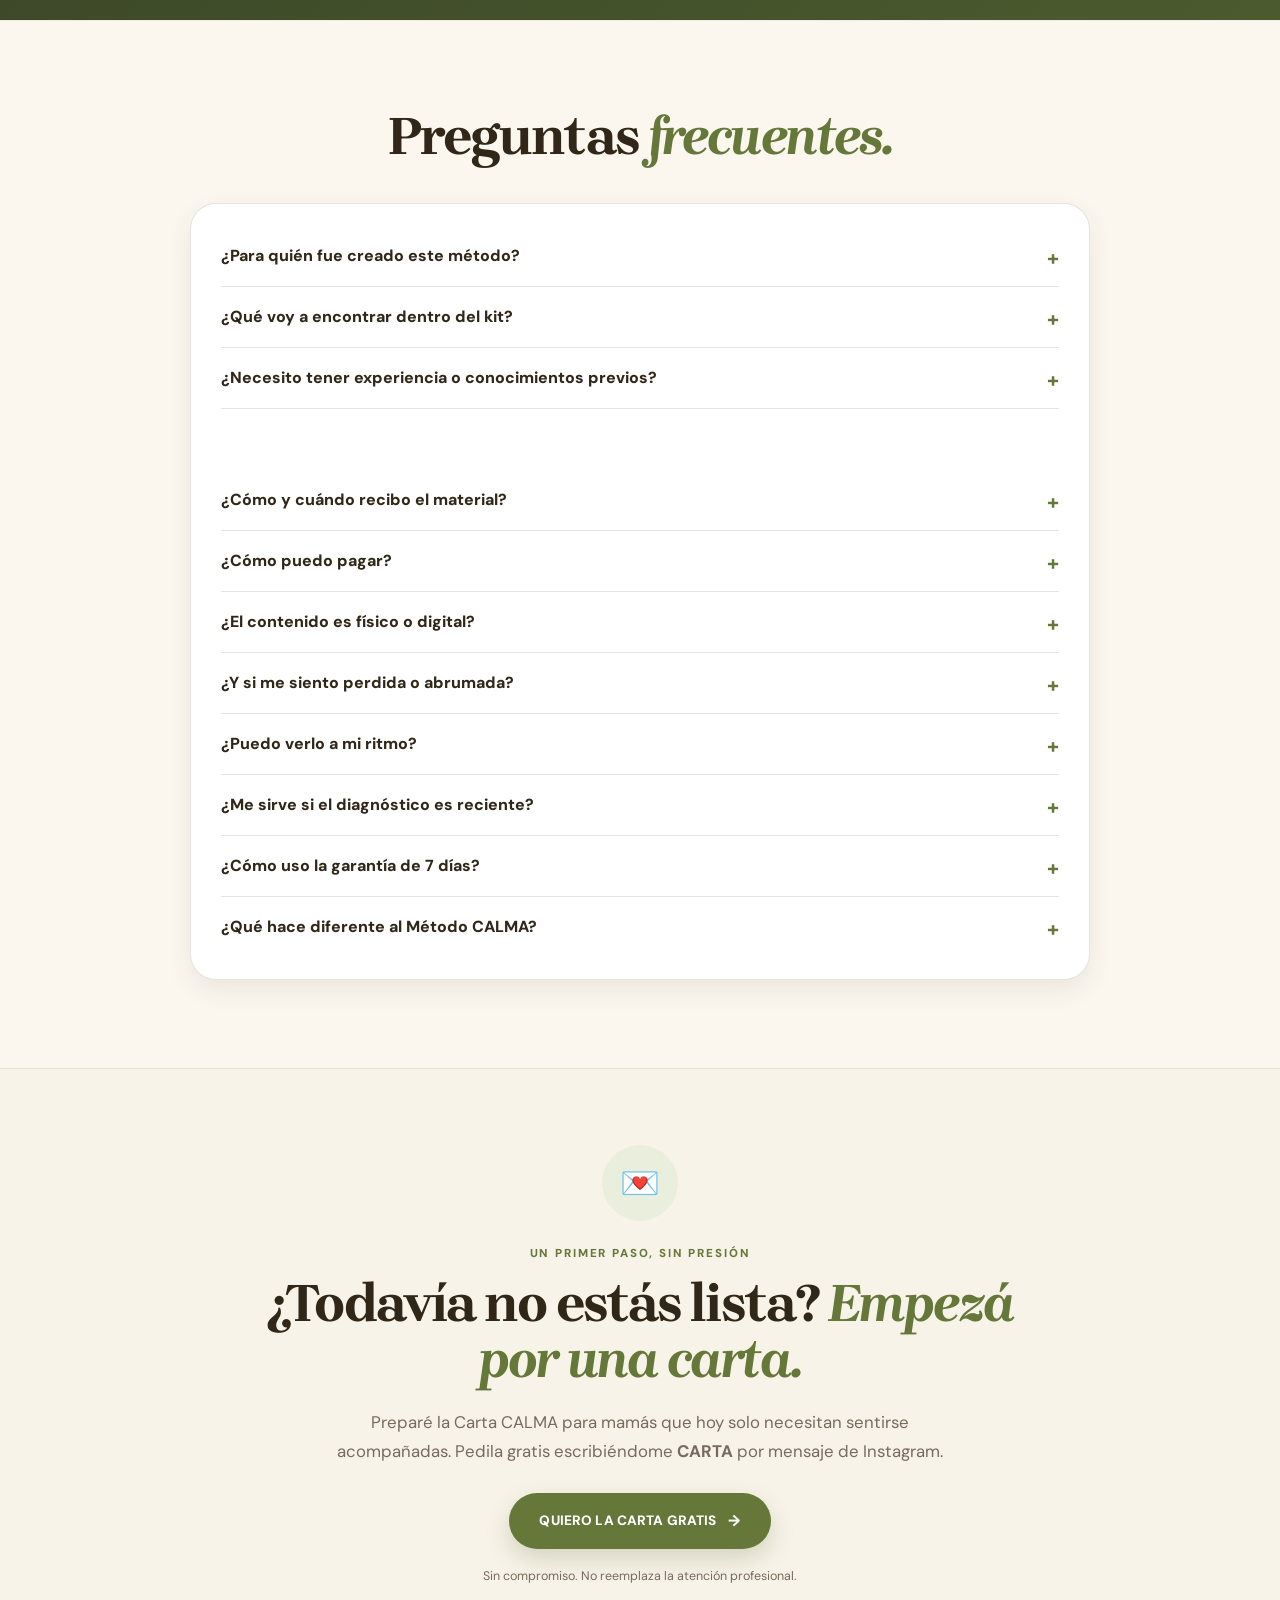
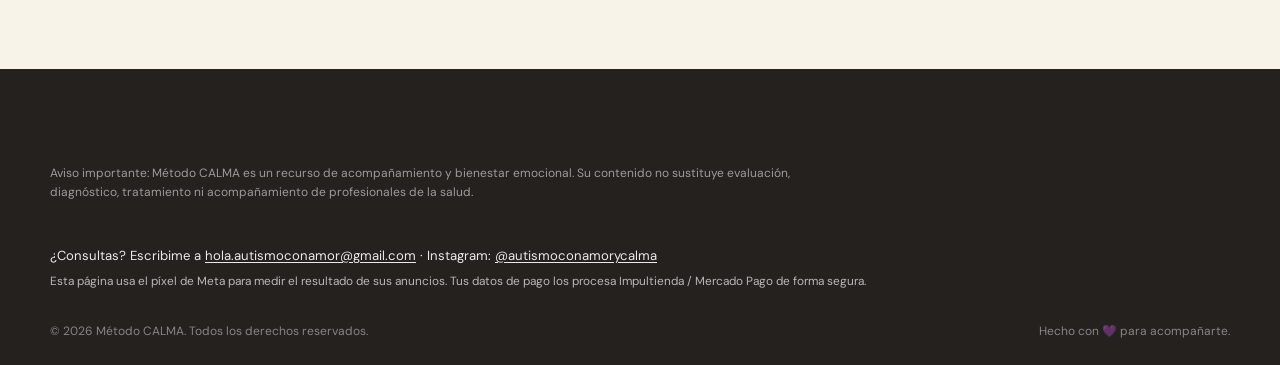
==== commit 5838299a: "Add files via upload" ====
--- a/ar/index.html
+++ b/ar/index.html
@@ -5,7 +5,25 @@
 <meta name="viewport" content="width=device-width,initial-scale=1">
 <title>Cuando recibís el diagnóstico... sentís que todo cambia</title>
 
-<meta name="description" content="Una guía clara y emocional para ayudarte a entender qué hacer, acompañar a tu hijo y dejar de sentirte perdida.">
+<meta name="description" content="Una guía emocional para mamás que acaban de recibir el diagnóstico de autismo de su hijo: para ordenar lo que sienten y recuperar la calma, paso a paso.">
+
+<!-- Vista previa al compartir el link (WhatsApp, Facebook, etc.) -->
+<meta property="og:type" content="website">
+<meta property="og:url" content="https://autismo-metodocalma.online/ar/">
+<meta property="og:title" content="Cuando recibís el diagnóstico... sentís que todo cambia">
+<meta property="og:description" content="Una guía emocional para mamás: para ordenar lo que sentís y atravesar este proceso paso a paso, con más calma.">
+<meta property="og:image" content="https://autismo-metodocalma.online/ar/assets/images/og-image.jpg">
+<meta property="og:image:width" content="1200">
+<meta property="og:image:height" content="630">
+<meta property="og:locale" content="es_AR">
+
+<!-- Ícono de la pestaña -->
+<link rel="icon" type="image/png" sizes="16x16" href="assets/images/favicon-16.png">
+<link rel="icon" type="image/png" sizes="32x32" href="assets/images/favicon-32.png">
+<link rel="icon" type="image/png" sizes="48x48" href="assets/images/favicon-48.png">
+<link rel="apple-touch-icon" sizes="180x180" href="assets/images/favicon-180.png">
+
+<link rel="preconnect" href="https://player.vimeo.com">
 <link rel="preconnect" href="https://fonts.googleapis.com">
 <link rel="preconnect" href="https://fonts.gstatic.com" crossorigin>
 <link href="https://fonts.googleapis.com/css2?family=Brygada+1918:ital,wght@0,400;0,500;0,600;0,700;1,400&family=DM+Sans:wght@400;500;600;700;800&display=swap" rel="stylesheet">
@@ -31,7 +49,7 @@
 src="https://www.facebook.com/tr?id=1498173521900198&ev=PageView&noscript=1" alt="">
 </noscript>
 
-<script src="https://player.vimeo.com/api/player.js"></script>
+<script src="https://player.vimeo.com/api/player.js" defer></script>
 </head>
 
 <body>
@@ -49,12 +67,12 @@
 ">
     <div class="announcement-track">
         <div class="announcement-group">
-            <span>OFERTA ESPECIAL POR TIEMPO LIMITADO</span>
-            <span>APROVECHÁ EL PRECIO PROMOCIONAL</span>
+            <span>ACCESO INMEDIATO · GARANTÍA DE 7 DÍAS</span>
+            <span>PAGÁS CON CRÉDITO, DÉBITO O MERCADO PAGO</span>
         </div>
         <div class="announcement-group" aria-hidden="true">
-            <span>OFERTA ESPECIAL POR TIEMPO LIMITADO</span>
-            <span>APROVECHÁ EL PRECIO PROMOCIONAL</span>
+            <span>ACCESO INMEDIATO · GARANTÍA DE 7 DÍAS</span>
+            <span>PAGÁS CON CRÉDITO, DÉBITO O MERCADO PAGO</span>
         </div>
     </div>
 </div>
@@ -68,7 +86,7 @@
     <div class="header-actions">
       <a class="header-market" href="#panel-01-portada">Método CALMA</a>
 
-      <a class="btn btn-small" href="https://metodo-calma-argentina.impultienda.ar/checkout/metodo-calma-embudo-principal" target="_blank" rel="noopener">
+      <a class="btn btn-small" href="https://metodo-calma-argentina.impultienda.ar/checkout/metodo-calma-embudo-principal" data-checkout>
   QUIERO EMPEZAR
 </a>
     </div>
@@ -92,8 +110,8 @@
         <h1>Cuando recibís<br>el diagnóstico... <em>sentís que todo cambia.</em></h1>
 
         <p class="hero-lead">
-          Te acompaño a entender qué hacer, dejar de sentirte perdida
-          y volver a sentir calma y seguridad para acompañar a tu hijo.
+          Te acompaño a ordenar lo que sentís, dar el primer paso sin sentirte perdida
+          y recuperar la calma para acompañar a tu hijo.
         </p>
 
         <div class="hero-features" aria-label="Beneficios">
@@ -128,9 +146,10 @@
           </div>
         </div>
 
-        <a class="btn btn-xl hero-main-cta" href="https://metodo-calma-argentina.impultienda.ar/checkout/metodo-calma-embudo-principal" target="_blank" rel="noopener">
+        <a class="btn btn-xl hero-main-cta" href="https://metodo-calma-argentina.impultienda.ar/checkout/metodo-calma-embudo-principal" data-checkout>
           QUIERO EMPEZAR HOY <span>→</span>
         </a>
+        <p class="hero-price-note">Pago único de <strong>$19.900</strong> · Acceso inmediato · Garantía de 7 días</p>
       </div>
         
       <div class="hero-video-column">
@@ -170,7 +189,7 @@
         <p class="intro">Querés hacer lo mejor para tu hijo... pero todo parece confuso y abrumador. Y lo más difícil... es sentir que tenés que resolver todo sola.</p>
       </div>
     </div>
-    <div class="feature-image"><img class="wide-photo" src="assets/images/image_Pippit_202606271815(1).png" alt="Mamá abrazando a su hijo"></div>
+    <div class="feature-image"><img class="wide-photo" src="assets/images/foto-situacion.webp" width="1400" height="788" loading="lazy" decoding="async" alt="Mamá abrazando a su hijo"></div>
     <div class="split-cards">
       <article class="story-card story-negative">
         <div class="story-icon">01</div><h3>Lo que estás sintiendo hoy</h3>
@@ -181,22 +200,7 @@
         <ul><li>Tener claridad sobre qué hacer</li><li>Sentirte más tranquila</li><li>Entender lo que está pasando</li><li>Acompañar a tu hijo con seguridad</li><li>Dejar de sentirte perdida</li></ul>
       </article>
     </div>
-    <a class="btn btn-dark" href="https://metodo-calma-argentina.impultienda.ar/checkout/metodo-calma-embudo-principal" target="_blank" rel="noopener">QUIERO DEJAR DE SENTIRME ASÍ <span>→</span></a>
-  </div>
-</section>
-
-<section id="panel-03-beneficios" class="panel benefits-panel" data-panel="03" aria-label="Beneficios inmediatos">
-  <div class="shell section-shell">
-    <div class="center-head">
-      <h2>Esto es lo que vas a empezar a sentir desde el <em>primer momento.</em></h2>
-      <p class="intro">No es solo información... es una forma de dejar de sentirte perdida y empezar a tener claridad.</p>
-    </div>
-    <div class="feelings-grid">
-      <article class="benefit-card"><span class="benefit-index">01</span><h3>Entender el diagnóstico</h3><p>Sin sentirte abrumada.</p></article>
-      <article class="benefit-card featured"><span class="benefit-index">02</span><h3>Saber por dónde empezar</h3><p>Desde el primer día.</p></article>
-      <article class="benefit-card"><span class="benefit-index">03</span><h3>Sentirte tranquila y segura</h3><p>En cada paso del proceso.</p></article>
-      <article class="benefit-card"><span class="benefit-index">04</span><h3>Acompañar con confianza</h3><p>A tu hijo con más seguridad.</p></article>
-    </div>
+    <a class="btn btn-dark" href="https://metodo-calma-argentina.impultienda.ar/checkout/metodo-calma-embudo-principal" data-checkout>QUIERO DEJAR DE SENTIRME ASÍ <span>→</span></a>
   </div>
 </section>
 
@@ -209,7 +213,7 @@
       <p>Una guía emocional que no solo te informa... te acompaña. Un paso a la vez. Sin abrumarte.</p>
     </div>
     <div class="method-layout">
-      <div class="method-visual"><img class="method-photo" src="assets/images/f8834f13-3ac8-489e-8813-bc1e7c52f89b(1).png" alt="Método CALMA"></div>
+      <div class="method-visual"><img class="method-photo" src="assets/images/foto-metodo.webp" width="1200" height="744" loading="lazy" decoding="async" alt="Método CALMA"></div>
       <div class="calma-grid">
         <article class="calma-card"><span>C</span><div><strong>Comprender</strong><p>Entender lo que está pasando sin sentirte abrumada.</p></div></article>
         <article class="calma-card"><span>A</span><div><strong>Aceptar</strong><p>Acompañar tus emociones sin culpa ni presión.</p></div></article>
@@ -218,7 +222,7 @@
         <article class="calma-card"><span>A</span><div><strong>Avanzar con amor</strong><p>Dar un paso a la vez, a tu ritmo y sin exigirte perfección.</p></div></article>
       </div>
     </div>
-    <div class="center-action"><a class="btn" href="https://metodo-calma-argentina.impultienda.ar/checkout/metodo-calma-embudo-principal" target="_blank" rel="noopener">QUIERO EMPEZAR CON CALMA <span>→</span></a></div>
+    <div class="center-action"><a class="btn" href="https://metodo-calma-argentina.impultienda.ar/checkout/metodo-calma-embudo-principal" data-checkout>QUIERO EMPEZAR CON CALMA <span>→</span></a></div>
   </div>
 </section>
 
@@ -246,11 +250,11 @@
       <p class="intro">No es teoría ni información suelta. Es una guía clara para acompañarte en cada etapa sin sentirte abrumada.</p>
     </div>
     <div class="process-grid">
-      <article><span>01</span><h3>Entender lo que está pasando</h3><p>Vas a poder comprender el diagnóstico de tu hijo sin sentirte perdida ni abrumada.</p></article>
+      <article><span>01</span><h3>Poner en palabras lo que estás viviendo</h3><p>Un espacio para frenar, entender lo que te pasa a vos y no sentirte perdida ni abrumada.</p></article>
       <article><span>02</span><h3>Ordenar lo que hoy sentís</h3><p>Te acompaño a procesar tus emociones para que dejen de desbordarte.</p></article>
-      <article><span>03</span><h3>Saber cómo acompañar a tu hijo</h3><p>Vas a tener claridad sobre qué hacer y cómo ayudarlo con más seguridad.</p></article>
-    </div>
-    <div class="center-action"><a class="btn btn-light" href="https://metodo-calma-argentina.impultienda.ar/checkout/metodo-calma-embudo-principal" target="_blank" rel="noopener">QUIERO SENTIRME MÁS SEGURA <span>→</span></a></div>
+      <article><span>03</span><h3>Acompañar a tu hijo desde la calma</h3><p>Recursos simples para sentirte más segura en el día a día, mientras el equipo profesional te guía en lo terapéutico.</p></article>
+    </div>
+    <div class="center-action"><a class="btn btn-light" href="https://metodo-calma-argentina.impultienda.ar/checkout/metodo-calma-embudo-principal" data-checkout>QUIERO SENTIRME MÁS SEGURA <span>→</span></a></div>
   </div>
 </section>
 
@@ -262,13 +266,13 @@
     <div class="before-after">
       <article class="before-card">
         <div class="ba-label">HOY</div>
-        <img src="assets/images/PAGINA WEB-DOWNSELL (1536 x 1024 px) (3).jpg" alt="Antes">
+        <img src="assets/images/foto-antes.webp" width="912" height="1165" loading="lazy" decoding="async" alt="Antes">
         <ul><li>Todo se siente confuso</li><li>Tenés miedo de equivocarte</li><li>Te sentís sola</li><li>No sabés por dónde empezar</li></ul>
       </article>
       <div class="ba-arrow">→</div>
       <article class="after-card">
         <div class="ba-label">DESPUÉS</div>
-        <img src="assets/images/0537c935-81eb-4eed-925c-daee722ab3d7(1).png" alt="Después">
+        <img src="assets/images/foto-despues.webp" width="912" height="1165" loading="lazy" decoding="async" alt="Después">
         <ul><li>Tenés claridad sobre qué hacer</li><li>Te sentís más tranquila</li><li>Entendés lo que está pasando</li><li>Acompañás a tu hijo con confianza</li></ul>
       </article>
     </div>
@@ -297,12 +301,29 @@
     </div>
 
 
-    <div class="reviews-real-card">
-
-      <img
-        src="assets/images/evaluaciones-reales.jpg"
-        alt="Evaluaciones reales de clientes del Método CALMA"
-      >
+    <div class="reviews-cards">
+
+      <figure class="review-card">
+        <div class="review-stars" aria-label="5 de 5 estrellas">★★★★★</div>
+        <blockquote>
+          «Compré este curso porque necesitaba acompañamiento emocional en un momento de mucha incertidumbre. Me encontré con un material claro, sensible y fácil de seguir. Me ayudó a ordenar mis emociones y a sentirme más tranquila frente a la situación que estaba atravesando. Lo recomiendo para quienes buscan contención y herramientas prácticas, explicadas de manera cercana y humana.»
+        </blockquote>
+        <figcaption>
+          <span class="review-avatar" aria-hidden="true">M</span>
+          <span><strong>Melisa</strong><small>Evaluación del 06/06/2026</small></span>
+        </figcaption>
+      </figure>
+
+      <figure class="review-card">
+        <div class="review-stars" aria-label="5 de 5 estrellas">★★★★★</div>
+        <blockquote>
+          «Lo compramos con mi esposa y nos encantó, explica todo de forma simple y práctica. Realmente aporta valor y te deja herramientas para aplicar desde el primer momento.»
+        </blockquote>
+        <figcaption>
+          <span class="review-avatar" aria-hidden="true">M</span>
+          <span><strong>Matías</strong><small>Evaluación del 01/05/2026</small></span>
+        </figcaption>
+      </figure>
 
     </div>
 
@@ -314,7 +335,7 @@
       </div>
 
       <strong>
-        5.0 de calificación
+        5 de 5 · 2 evaluaciones de quienes ya lo compraron
       </strong>
 
       <span>
@@ -327,128 +348,16 @@
 
 </section>
 
-<section id="panel-09-kit" class="panel kit-panel" data-panel="09" aria-label="Kit principal">
-
-  <div class="shell section-shell">
-
-    <div class="kit-heading">
-
-      <h2>
-        No es solo una guía... es el
-        <em>acompañamiento</em>
-        que necesitás.
-      </h2>
-
-      <p>
-        Empezá hoy mismo, sin presión y a tu ritmo.
-      </p>
-    </div>
-
-
-    <div class="kit-showcase">
-
-      <!-- IMAGEN DEL KIT -->
-      <div class="kit-image-box">
-        <img
-          class="kit-photo"
-          src="assets/images/kitcarta.png"
-          alt="Kit Método CALMA"
-        >
-      </div>
-
-
-      <!-- CONTENIDO DEL KIT -->
-      <div class="kit-includes">
-
-        <div class="kit-item">
-          <span class="kit-icon">
-            <svg viewBox="0 0 24 24" aria-hidden="true">
-              <path d="M4 5.5A2.5 2.5 0 0 1 6.5 3H12v17H6.5A2.5 2.5 0 0 0 4 22V5.5Z"/>
-              <path d="M20 5.5A2.5 2.5 0 0 0 17.5 3H12v17h5.5A2.5 2.5 0 0 1 20 22V5.5Z"/>
-            </svg>
-          </span>
-
-          <div>
-            <h3>GUÍA PRINCIPAL</h3>
-            <p>
-              Paso a paso para entender el diagnóstico
-              y acompañar a tu hijo sin sentirte perdida.
-            </p>
-          </div>
-        </div>
-
-
-        <div class="kit-item">
-          <span class="kit-icon">
-            <svg viewBox="0 0 24 24" aria-hidden="true">
-              <path d="M4 20l4.2-1 10.7-10.7a2.1 2.1 0 0 0-3-3L5.2 16 4 20Z"/>
-              <path d="M14.8 6.2l3 3"/>
-            </svg>
-          </span>
-
-          <div>
-            <h3>CUADERNO EMOCIONAL</h3>
-            <p>
-              Para ordenar lo que sentís,
-              descargar y volver a conectar con vos.
-            </p>
-          </div>
-        </div>
-
-
-        <div class="kit-item">
-          <span class="kit-icon">
-            <svg viewBox="0 0 24 24" aria-hidden="true">
-              <path d="M5 19c5-1 9-5 10-10"/>
-              <path d="M9 15c-1-4 1-7 5-9 1 4-1 7-5 9Z"/>
-              <path d="M13 19c3-1 5-3 6-6-3 0-5 2-6 6Z"/>
-            </svg>
-          </span>
-
-          <div>
-            <h3>GUÍA RÁPIDA DE CALMA</h3>
-            <p>
-              Herramientas simples para esos momentos
-              difíciles del día a día.
-            </p>
-          </div>
-        </div>
-
-
-        <div class="kit-item">
-          <span class="kit-icon">
-            <svg viewBox="0 0 24 24" aria-hidden="true">
-              <path d="M20 8.5c0-2.2-1.8-4-4-4-1.4 0-2.7.7-3.5 1.8C11.7 5.2 10.4 4.5 9 4.5c-2.2 0-4 1.8-4 4 0 5.1 7.5 10.5 7.5 10.5S20 13.6 20 8.5Z"/>
-            </svg>
-          </span>
-
-          <div>
-            <h3>CARTA AL CORAZÓN DE MAMÁ</h3>
-            <p>
-              Un mensaje que te abraza en este proceso
-              y te recuerda que no estás sola.
-            </p>
-          </div>
-        </div>
-
-      </div>
-
-    </div>
-
-  </div>
-
-</section>
-
 <section id="panel-10-contenido" class="panel products-panel" data-panel="10" aria-label="Contenido del kit">
   <div class="shell section-shell">
     <div class="center-head">
       <h2>Todo lo que vas a recibir para empezar a <em>sentirte más tranquila.</em></h2>
     </div>
     <div class="products-grid">
-      <article class="product-card"><div class="product-visual"><img src="assets/images/producto-1.png" alt="Guía Principal"></div><span>01</span><h3>Guía principal (eBook)</h3><p>Paso a paso para entender el diagnóstico y acompañar a tu hijo sin sentirte perdida.</p></article>
-      <article class="product-card"><div class="product-visual"><img src="assets/images/producto-2.png" alt="Cuaderno Emocional"></div><span>02</span><h3>Cuaderno Emocional</h3><p>Un espacio para ordenar lo que sentís, descargar y volver a conectar con vos.</p></article>
-      <article class="product-card"><div class="product-visual"><img src="assets/images/producto-3.png" alt="Guía Rápida de Calma"></div><span>03</span><h3>Guía rápida de calma</h3><p>Herramientas simples para esos momentos difíciles donde no sabés qué hacer.</p></article>
-      <article class="product-card"><div class="product-visual"><img src="assets/images/producto-4.png" alt="Carta al Corazón de Mamá"></div><span>04</span><h3>Carta al corazón de mamá</h3><p>Un mensaje que te abraza en este proceso y te recuerda que no estás sola.</p></article>
+      <article class="product-card"><div class="product-visual"><img src="assets/images/producto-1-opt.webp" width="1000" height="667" loading="lazy" decoding="async" alt="Guía Principal"></div><span>01</span><h3>Guía principal (eBook)</h3><p>«Cuando el Diagnóstico Cambia Todo»: paso a paso para atravesar el impacto del diagnóstico y acompañar a tu hijo desde la calma.</p></article>
+      <article class="product-card"><div class="product-visual"><img src="assets/images/producto-2-opt.webp" width="1000" height="667" loading="lazy" decoding="async" alt="Cuaderno Emocional"></div><span>02</span><h3>Cuaderno Emocional</h3><p>Un espacio para ordenar lo que sentís, descargar y volver a conectar con vos.</p></article>
+      <article class="product-card"><div class="product-visual"><img src="assets/images/producto-3-opt.webp" width="800" height="1067" loading="lazy" decoding="async" alt="Guía Rápida de Calma"></div><span>03</span><h3>Guía rápida de calma</h3><p>Herramientas simples para esos momentos difíciles donde no sabés qué hacer.</p></article>
+      <article class="product-card"><div class="product-visual"><img src="assets/images/producto-4-opt.webp" width="800" height="1067" loading="lazy" decoding="async" alt="Carta al Corazón de Mamá"></div><span>04</span><h3>Carta al corazón de mamá</h3><p>Un mensaje que te abraza en este proceso y te recuerda que no estás sola.</p></article>
     </div>
   </div>
 </section>
@@ -473,14 +382,14 @@
       <div class="offer-copy">
         <h2>Este puede ser el día en el que dejes de sentirte perdida... y empieces a acompañar a tu hijo con más <em>CALMA</em> y seguridad.</h2>
         <p class="offer-sub"><strong>No es magia. Es una guía clara que te acompaña paso a paso en este momento tan importante.</strong></p>
-        <div class="benefit-strip"><span>⭐ ENTENDER</span><span>⭐ DEJAR</span><span>⭐ TENER</span><span>⭐ SENTIR</span></div>
-      </div>
-      <div class="offer-product"><img src="assets/images/libroskit-transparente.png" alt="Kit completo Método CALMA"></div>
+        <div class="benefit-strip benefit-strip-calma"><span>⭐ COMPRENDER</span><span>⭐ ACEPTAR</span><span>⭐ LOGRAR CLARIDAD</span><span>⭐ MANTENER LA CALMA</span><span>⭐ AVANZAR CON AMOR</span></div>
+      </div>
+      <div class="offer-product"><img src="assets/images/kit-completo.webp" width="850" height="549" loading="lazy" decoding="async" alt="Kit completo Método CALMA"></div>
       <div class="price-box">
-        <p class="launch-price-label"> ✦ PRECIO ESPECIAL DE LANZAMIENTO </p> <div class="today-price"> <strong>$19.900 ARS</strong> </div>
-        <a class="btn btn-xl" href="https://metodo-calma-argentina.impultienda.ar/checkout/metodo-calma-embudo-principal" target="_blank" rel="noopener">QUIERO EMPEZAR A SENTIRME MEJOR <span>→</span></a>
-        <small>Pago 100 % seguro · Acceso inmediato</small>
-        <img class="payment" src="assets/images/88888(1).png" alt="Pago seguro">
+        <p class="launch-price-label"> ✦ PAGO ÚNICO </p> <div class="today-price"> <strong>$19.900 ARS</strong> </div>
+        <a class="btn btn-xl" href="https://metodo-calma-argentina.impultienda.ar/checkout/metodo-calma-embudo-principal" data-checkout>QUIERO EMPEZAR A SENTIRME MEJOR <span>→</span></a>
+        <small>Pago 100 % seguro con tarjeta de crédito, débito o Mercado Pago · Acceso inmediato</small>
+        <img class="payment" src="assets/images/pago-seguro.webp" width="397" height="109" loading="lazy" decoding="async" alt="Pago seguro">
       </div>
     </div>
   </div>
@@ -488,31 +397,81 @@
 
 <section id="panel-13-garantia" class="panel guarantee-panel" data-panel="13" aria-label="Garantía de siete días">
   <div class="shell section-shell guarantee-layout">
-    <div class="guarantee-mark"><img src="assets/images/garantia-7-dias.png" alt="7 días de garantía"></div>
+    <div class="guarantee-mark"><img src="assets/images/garantia-7-dias.webp" width="900" height="600" loading="lazy" decoding="async" alt="7 días de garantía"></div>
     <div>
       <h2>GARANTÍA DE <em>7 DÍAS.</em></h2>
       <p><strong>Probalo durante 7 días sin riesgo.</strong></p>
       <p>Si sentís que no es para vos, te devolvemos el dinero. Sin preguntas.</p>
-      <a class="btn" href="https://metodo-calma-argentina.impultienda.ar/checkout/metodo-calma-embudo-principal" target="_blank" rel="noopener">QUIERO PROBAR SIN RIESGO <span>→</span></a>
+      <a class="btn" href="https://metodo-calma-argentina.impultienda.ar/checkout/metodo-calma-embudo-principal" data-checkout>QUIERO PROBAR SIN RIESGO <span>→</span></a>
     </div>
   </div>
 </section>
 
 <section id="panel-14-autora" class="panel about-panel" data-panel="14" aria-label="Quién está detrás de esta guía">
   <div class="shell about-layout">
-    <figure class="about-portrait"><img src="assets/images/gabriela.png" alt="Gabriela, creadora del Método CALMA"></figure>
+    <figure class="about-portrait"><img src="assets/images/gabriela.webp" width="299" height="558" loading="lazy" decoding="async" alt="Gabriela, creadora del Método CALMA"></figure>
     <div class="about-copy">
       <h2>¿Quién está detrás de esta guía?</h2>
-      <br>Hola, soy Gabriela.</br>
-      <br>Creé el Método CALMA con un propósito muy claro: ofrecer un espacio de acompañamiento emocional para quienes atraviesan el impacto que puede generar recibir un diagnóstico de autismo en un hijo.</br>
-      <br>Después de una noticia así pueden aparecer muchas emociones, preguntas e incertidumbre. Por eso reuní en este material recursos sencillos y prácticos pensados para ayudarte a ordenar lo que sentís, recuperar momentos de calma y atravesar este proceso paso a paso.</br>
-      <br>Método CALMA no busca darte respuestas clínicas ni decirte cómo debe ser tu camino. Busca acompañarte emocionalmente mientras encontrás tu propia manera de transitarlo.</br>
-<br>💜 No tenés que resolver todo hoy. Podés empezar por volver a encontrar un poco de calma.
-</br>
-    </div>
-  </div>
-</section>
-
+      <p>Hola, soy Gabriela.</p>
+      <p>Creé el Método CALMA con un propósito muy claro: ofrecer un espacio de acompañamiento emocional para quienes atraviesan el impacto que puede generar recibir un diagnóstico de autismo en un hijo.</p>
+      <p>Después de una noticia así pueden aparecer muchas emociones, preguntas e incertidumbre. Por eso reuní en este material recursos sencillos y prácticos pensados para ayudarte a ordenar lo que sentís, recuperar momentos de calma y atravesar este proceso paso a paso.</p>
+      <p>Método CALMA no busca darte respuestas clínicas ni decirte cómo debe ser tu camino. Busca acompañarte emocionalmente mientras encontrás tu propia manera de transitarlo.</p>
+      <p>💜 No tenés que resolver todo hoy. Podés empezar por volver a encontrar un poco de calma.</p>
+    </div>
+  </div>
+</section>
+
+
+<section id="panel-15-cierre" class="panel final-panel" data-panel="15" aria-label="Cierre y compra">
+  <div class="shell section-shell final-shell">
+    <div class="center-head light">
+      <h2>Este puede ser el momento en el que todo empiece a sentirse un poco más <em>claro.</em></h2>
+      <p class="final-offer-lead">Podés seguir sintiéndote confundida, con miedo y sin saber por dónde empezar... o podés elegir acompañarte de otra manera.</p>
+    </div>
+    <div class="final-choice-grid">
+      <article><span>01</span><strong>CON MÁS CALMA</strong></article>
+      <article><span>02</span><strong>CON MÁS CLARIDAD</strong></article>
+      <article class="choice-accent"><span>03</span><strong>CON MÁS SEGURIDAD</strong></article>
+    </div>
+    <div class="final-kit-frame"><img src="assets/images/kit-completo.webp" width="850" height="549" loading="lazy" decoding="async" alt="Kit completo Método CALMA"></div>
+    <div class="final-price">
+
+      <p class="launch-price-label">
+        ✦ PAGO ÚNICO
+      </p>
+
+      <div class="today-price">
+       <strong>$19.900 ARS</strong>
+      </div>
+  
+    </div>
+    <a class="btn btn-xl btn-light" href="https://metodo-calma-argentina.impultienda.ar/checkout/metodo-calma-embudo-principal" data-checkout>QUIERO EMPEZAR HOY <span>→</span></a>
+    <p class="final-trust-line">✓ Acceso inmediato · ✓ Funciona desde el celular · ✓ No necesitás experiencia</p>
+    <p class="final-peace"><em>Tu tranquilidad también importa.</em> 💛</p>
+  </div>
+</section>
+
+<section id="panel-16-faq" class="panel faq-panel" data-panel="16" aria-label="Preguntas frecuentes">
+  <div class="shell section-shell narrow-content">
+    <div class="center-head">
+      <h2>Preguntas <em>frecuentes.</em></h2>
+    </div>
+    <div class="faq-card">
+      <details><summary>¿Para quién fue creado este método?</summary><p>Fue creado para mamás y familias que están atravesando el impacto emocional de recibir un diagnóstico y necesitan acompañamiento, claridad y calma.</p></details>
+      <details><summary>¿Qué voy a encontrar dentro del kit?</summary><p>El ebook «Cuando el Diagnóstico Cambia Todo», el Cuaderno Emocional, la Guía rápida de calma y la Carta al corazón de mamá. Y además, de regalo: audios de calma, un checklist diario y frases de contención.</p></details>
+      <details><summary>¿Necesito tener experiencia o conocimientos previos?</summary><p>No. Todo está explicado de manera simple, cálida y fácil de aplicar.</p></details>
+      <details><summary>¿Este contenido reemplaza la terapia profesional?</summary><p>No. Es un complemento de apoyo emocional y acompañamiento para transitar el proceso con más calma.</p></details>
+      <details><summary>¿Cómo y cuándo recibo el material?</summary><p>Apenas se confirma el pago te llega un mail con el acceso a todo el material, al correo que pongas al comprar. Si no lo ves, revisá la carpeta de spam o promociones, o escribime a <a href="mailto:hola.autismoconamor@gmail.com">hola.autismoconamor@gmail.com</a>.</p></details>
+      <details><summary>¿Cómo puedo pagar?</summary><p>Con tarjeta de crédito o débito, o con Mercado Pago. Es un pago único de $19.900.</p></details>
+      <details><summary>¿El contenido es físico o digital?</summary><p>Es un producto 100 % digital para que puedas acceder desde cualquier lugar.</p></details>
+      <details><summary>¿Y si me siento perdida o abrumada?</summary><p>Este método fue pensado justamente para esos momentos. No estás sola en este proceso.</p></details>
+      <details><summary>¿Puedo verlo a mi ritmo?</summary><p>Sí. Podés acceder al contenido cuando quieras y avanzar a tu ritmo.</p></details>
+      <details><summary>¿Me sirve si el diagnóstico es reciente?</summary><p>Sí. Está pensado especialmente para mamás que recibieron hace poco el diagnóstico de autismo de su hijo y se sienten desbordadas. También te acompaña si ya pasaron algunos meses y todavía te cuesta encontrar calma.</p></details>
+      <details><summary>¿Cómo uso la garantía de 7 días?</summary><p>Si dentro de los 7 días posteriores a tu compra sentís que no es para vos, escribime a <a href="mailto:hola.autismoconamor@gmail.com">hola.autismoconamor@gmail.com</a> con el mail con el que compraste y te devuelvo el dinero.</p></details>
+      <details><summary>¿Qué hace diferente al Método CALMA?</summary><p>Su enfoque humano, emocional y real. No busca exigirte más, sino ayudarte a sentirte acompañada y comprendida.</p></details>
+    </div>
+  </div>
+</section>
 
 <!-- CARTA CALMA GRATIS -->
 <section id="panel-15-carta-gratis" class="panel free-letter-panel" aria-label="Carta CALMA gratis">
@@ -526,8 +485,9 @@
     <h2>¿Todavía no estás lista? <em>Empezá por una carta.</em></h2>
 
     <p class="free-letter-description">
-      Escribí la Carta CALMA para mamás que hoy solo necesitan
-      sentirse acompañadas. Pedila gratis por mensaje de Instagram.
+      Preparé la Carta CALMA para mamás que hoy solo necesitan
+      sentirse acompañadas. Pedila gratis escribiéndome <strong>CARTA</strong>
+      por mensaje de Instagram.
     </p>
 
     <a
@@ -548,56 +508,6 @@
 </section>
 <!-- FIN CARTA CALMA GRATIS -->
 
-
-<section id="panel-15-cierre" class="panel final-panel" data-panel="15" aria-label="Cierre y compra">
-  <div class="shell section-shell final-shell">
-    <div class="center-head light">
-      <h2>Este puede ser el momento en el que todo empiece a sentirse un poco más <em>claro.</em></h2>
-      <p class="final-offer-lead">Podés seguir sintiéndote confundida, con miedo y sin saber por dónde empezar... o podés elegir acompañarte de otra manera.</p>
-    </div>
-    <div class="final-choice-grid">
-      <article><span>01</span><strong>CON MÁS CALMA</strong></article>
-      <article><span>02</span><strong>CON MÁS CLARIDAD</strong></article>
-      <article class="choice-accent"><span>03</span><strong>CON MÁS SEGURIDAD</strong></article>
-    </div>
-    <div class="final-kit-frame"><img src="assets/images/libroskit-transparente.png" alt="Kit completo Método CALMA"></div>
-    <div class="final-price">
-
-      <p class="launch-price-label">
-        ✦ PRECIO ESPECIAL DE LANZAMIENTO
-      </p>
-
-      <div class="today-price">
-       <strong>$19.900 ARS</strong>
-      </div>
-  
-    </div>
-    <a class="btn btn-xl btn-light" href="https://metodo-calma-argentina.impultienda.ar/checkout/metodo-calma-embudo-principal" target="_blank" rel="noopener">QUIERO EMPEZAR HOY <span>→</span></a>
-    <p class="final-trust-line">✓ Acceso inmediato · ✓ Funciona desde el celular · ✓ No necesitás experiencia</p>
-    <p class="final-peace"><em>Tu tranquilidad también importa.</em> 💛</p>
-  </div>
-</section>
-
-<section id="panel-16-faq" class="panel faq-panel" data-panel="16" aria-label="Preguntas frecuentes">
-  <div class="shell section-shell narrow-content">
-    <div class="center-head">
-      <h2>Preguntas <em>frecuentes.</em></h2>
-    </div>
-    <div class="faq-card">
-      <details><summary>¿Para quién fue creado este método?</summary><p>Fue creado para mamás y familias que están atravesando el impacto emocional de recibir un diagnóstico y necesitan acompañamiento, claridad y calma.</p></details>
-      <details><summary>¿Qué voy a encontrar dentro del kit?</summary><p>Encontrarás herramientas emocionales, recursos prácticos y contenido pensado para acompañarte en esta nueva etapa.</p></details>
-      <details><summary>¿Necesito tener experiencia o conocimientos previos?</summary><p>No. Todo está explicado de manera simple, cálida y fácil de aplicar.</p></details>
-      <details><summary>¿Este contenido reemplaza la terapia profesional?</summary><p>No. Es un complemento de apoyo emocional y acompañamiento para transitar el proceso con más calma.</p></details>
-      <details><summary>¿Cuándo recibo el acceso?</summary><p>El acceso al material es inmediato luego de completar la compra.</p></details>
-      <details><summary>¿El contenido es físico o digital?</summary><p>Es un producto 100 % digital para que puedas acceder desde cualquier lugar.</p></details>
-      <details><summary>¿Y si me siento perdida o abrumada?</summary><p>Este método fue pensado justamente para esos momentos. No estás sola en este proceso.</p></details>
-      <details><summary>¿Puedo verlo a mi ritmo?</summary><p>Sí. Podés acceder al contenido cuando quieras y avanzar a tu ritmo.</p></details>
-      <details><summary>¿Este método sirve solo para un diagnóstico específico?</summary><p>No. Está pensado para acompañar emocionalmente a familias atravesando distintos procesos y diagnósticos.</p></details>
-      <details><summary>¿Qué hace diferente al Método CALMA?</summary><p>Su enfoque humano, emocional y real. No busca exigirte más, sino ayudarte a sentirte acompañada y comprendida.</p></details>
-    </div>
-  </div>
-</section>
-
 </main>
 
 <footer class="site-footer">
@@ -609,6 +519,11 @@
       </p>
     </div>
 
+    <div class="footer-contact">
+      <p>¿Consultas? Escribime a <a href="mailto:hola.autismoconamor@gmail.com">hola.autismoconamor@gmail.com</a> · Instagram: <a href="https://instagram.com/autismoconamorycalma" target="_blank" rel="noopener">@autismoconamorycalma</a></p>
+      <p class="footer-privacy">Esta página usa el píxel de Meta para medir el resultado de sus anuncios. Tus datos de pago los procesa Impultienda / Mercado Pago de forma segura.</p>
+    </div>
+
     <div class="footer-bottom">
       <span>© 2026 Método CALMA. Todos los derechos reservados.</span>
       <span>Hecho con 💜 para acompañarte.</span>
@@ -617,6 +532,6 @@
   </div>
 </footer>
 
-<script src="js/main.js"></script>
+<script src="js/main.js" defer></script>
 </body>
-</html>
+</html>
--- a/ar/css/styles.css
+++ b/ar/css/styles.css
@@ -22,7 +22,7 @@
 body.region-locked{overflow:hidden}
 a{text-decoration:none;color:inherit}
 button,select{font:inherit}
-img{display:block;max-width:100%}
+img{display:block;max-width:100%;height:auto}
 .shell{width:min(1180px,calc(100% - 48px));margin:0 auto}
 .section-shell{position:relative}
 .narrow-content{max-width:1040px}
@@ -1840,7 +1840,7 @@
   left:-73px;
   top:57%;
   transform:translateY(-50%) rotate(-8deg);
-  background-image:url('../assets/images/rama-decorativa-izquierda.png');
+  background-image:url('../assets/images/rama-decorativa-izquierda-opt.webp');
   background-position:center;
 }
 
@@ -1850,7 +1850,7 @@
   right:-72px;
   top:57%;
   transform:translateY(-50%) rotate(5deg);
-  background-image:url('../assets/images/rama-decorativa.png');
+  background-image:url('../assets/images/rama-decorativa-opt.webp');
   background-position:center;
 }
 
@@ -2139,7 +2139,7 @@
     left:-48px;
     top:54%;
     transform:translateY(-50%) rotate(-5deg);
-    background-image:url('../assets/images/rama-decorativa-izquierda.png');
+    background-image:url('../assets/images/rama-decorativa-izquierda-opt.webp');
     background-position:center;
   }
 
@@ -2149,7 +2149,7 @@
     right:-48px;
     top:54%;
     transform:translateY(-50%) rotate(4deg);
-    background-image:url('../assets/images/rama-decorativa.png');
+    background-image:url('../assets/images/rama-decorativa-opt.webp');
     background-position:center;
   }
 
@@ -3731,4 +3731,34 @@
         }
     }
 }
-
+/* ===== Paso 1 (nov. 2026): franja con los 5 pasos del Método CALMA ===== */
+.benefit-strip.benefit-strip-calma{display:flex;flex-wrap:wrap;justify-content:center;gap:10px}
+.benefit-strip.benefit-strip-calma span{flex:0 1 calc(33.333% - 7px)}
+@media (max-width:600px){.benefit-strip.benefit-strip-calma span{flex:1 1 calc(50% - 10px);max-width:none}}
+
+/* ===== Paso 1: texto de "Quién está detrás" en párrafos ===== */
+.about-copy p{margin:0 0 14px;color:inherit;font-size:inherit;line-height:inherit}
+
+/* ===== Paso 2 (nov. 2026) ===== */
+.hero-price-note{margin:12px 0 0;font-size:.82rem;color:var(--muted);text-align:inherit}
+.hero-price-note strong{color:inherit;font-weight:800}
+.footer-contact{margin:18px 0 6px;font-size:.82rem;line-height:1.6;opacity:.9}
+.footer-contact p{margin:0 0 6px}
+.footer-contact a{color:inherit;text-decoration:underline;text-underline-offset:2px}
+.footer-contact .footer-privacy{font-size:.74rem;opacity:.75}
+.faq-card details a{color:inherit;text-decoration:underline}
+@media (max-width: 768px){
+  #panel-01-portada .hero-price-note{order:6 !important;text-align:center !important;margin:12px auto 0 !important}
+}
+
+/* ===== Paso 2: opiniones como tarjetas (texto real, sin captura) ===== */
+.reviews-cards{display:grid;grid-template-columns:1.25fr 1fr;gap:22px;max-width:980px;margin:34px auto 0;align-items:start}
+.review-card{margin:0;background:#fff;border:1px solid var(--line);border-radius:22px;padding:28px 28px 24px;box-shadow:var(--shadow-soft);position:relative}
+.review-card::before{content:"“";position:absolute;top:6px;right:22px;font-family:"Brygada 1918",serif;font-size:4.6rem;line-height:1;color:rgba(101,120,58,.14)}
+.review-stars{color:#e0a92b;font-size:1.05rem;letter-spacing:.12em;margin-bottom:12px}
+.review-card blockquote{margin:0 0 20px;font-size:1rem;line-height:1.65;color:#3e352a}
+.review-card figcaption{display:flex;align-items:center;gap:12px;border-top:1px solid var(--line);padding-top:16px}
+.review-avatar{width:40px;height:40px;border-radius:50%;background:var(--olive);color:#fff;display:inline-flex;align-items:center;justify-content:center;font-weight:800;font-family:"DM Sans",sans-serif;flex:0 0 auto}
+.review-card figcaption strong{display:block;font-size:.95rem;color:#2f281f}
+.review-card figcaption small{display:block;font-size:.76rem;color:var(--muted)}
+@media (max-width:760px){.reviews-cards{grid-template-columns:1fr;gap:16px;margin-top:26px}.review-card{padding:22px 20px 18px}.review-card blockquote{font-size:.95rem}}
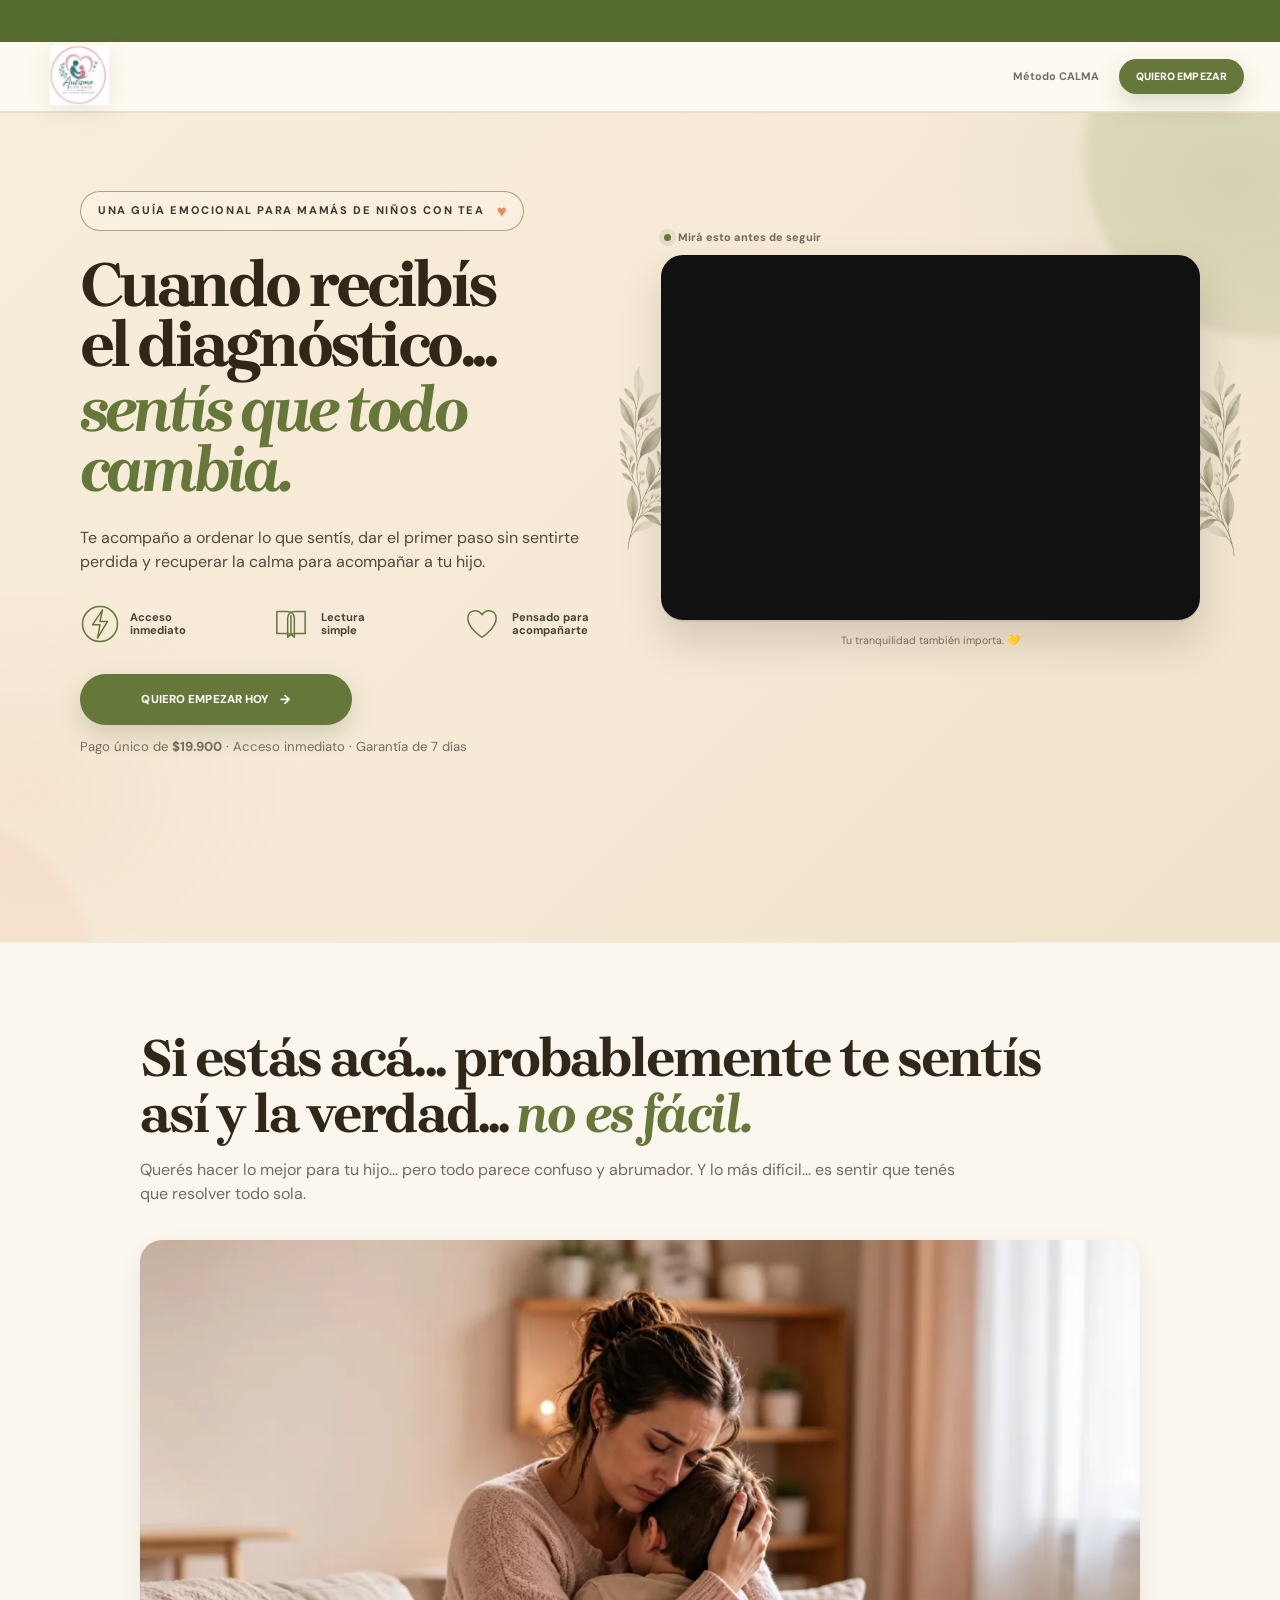
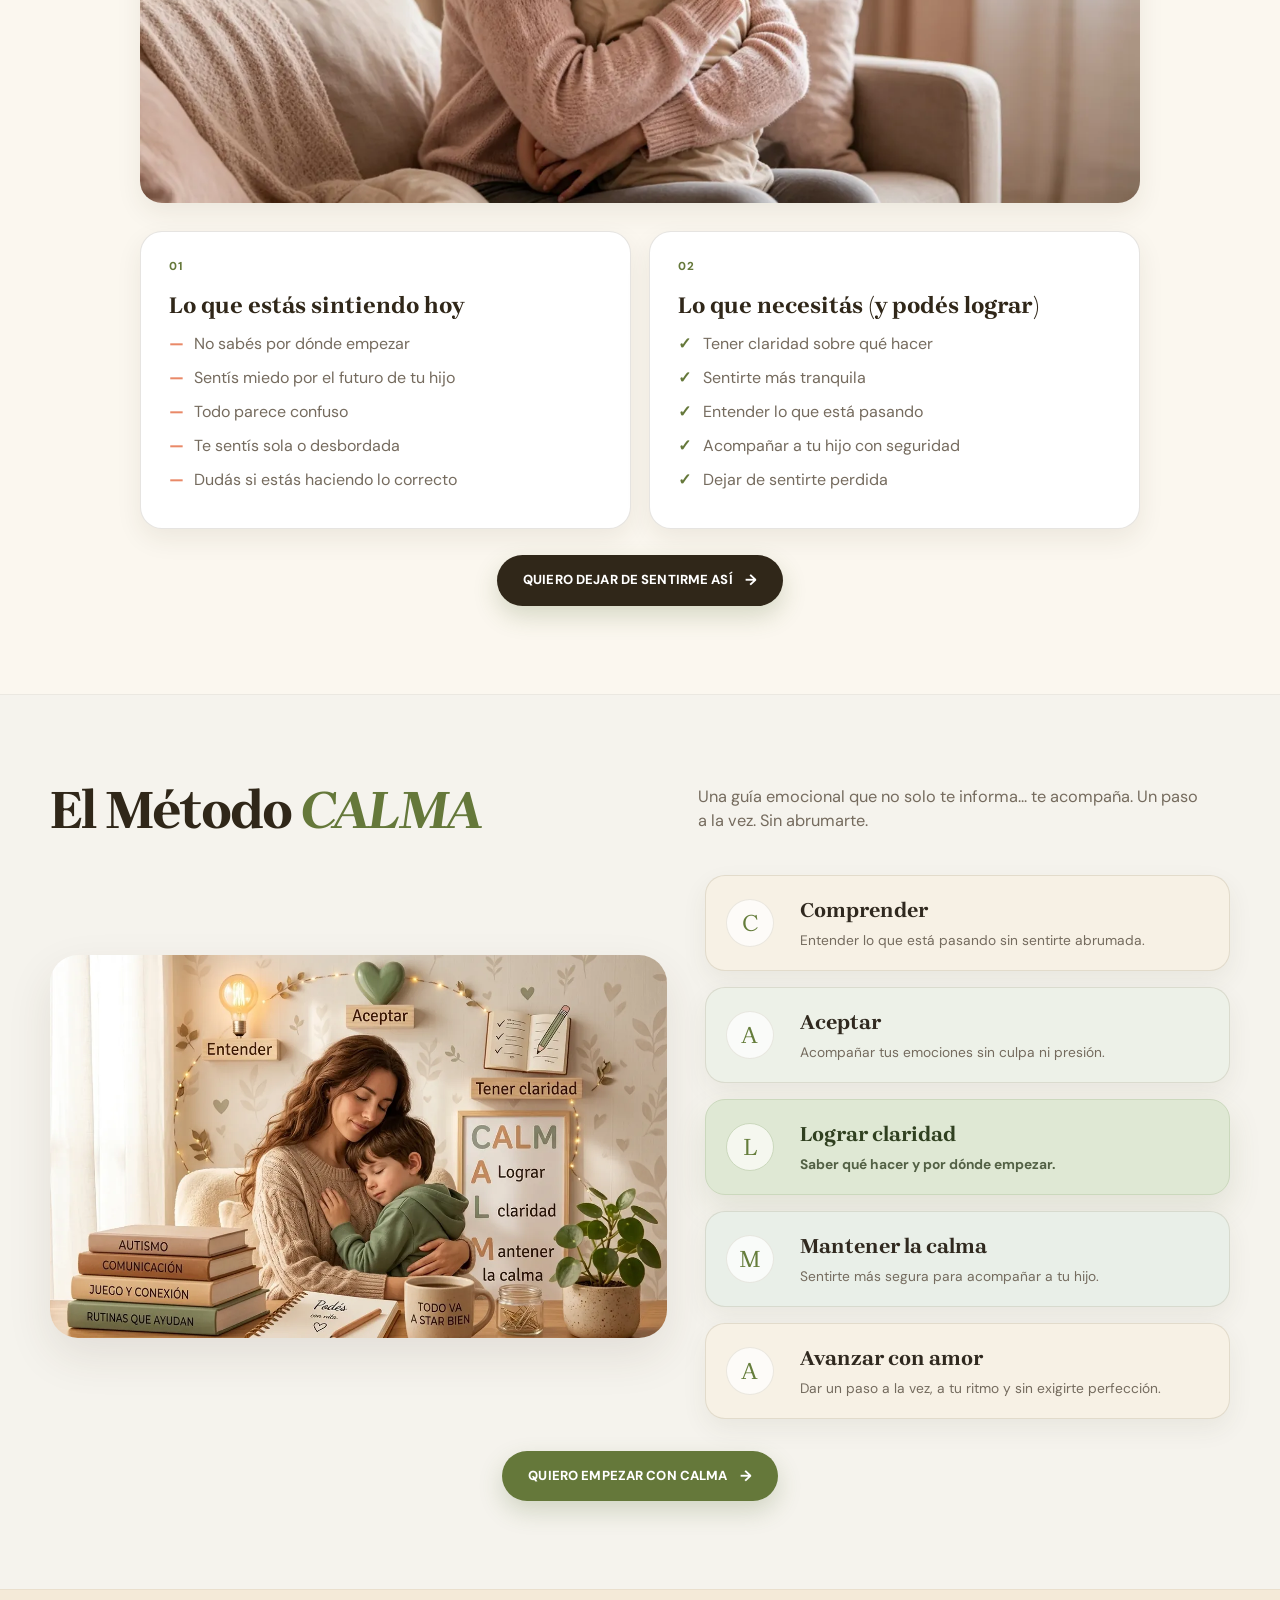
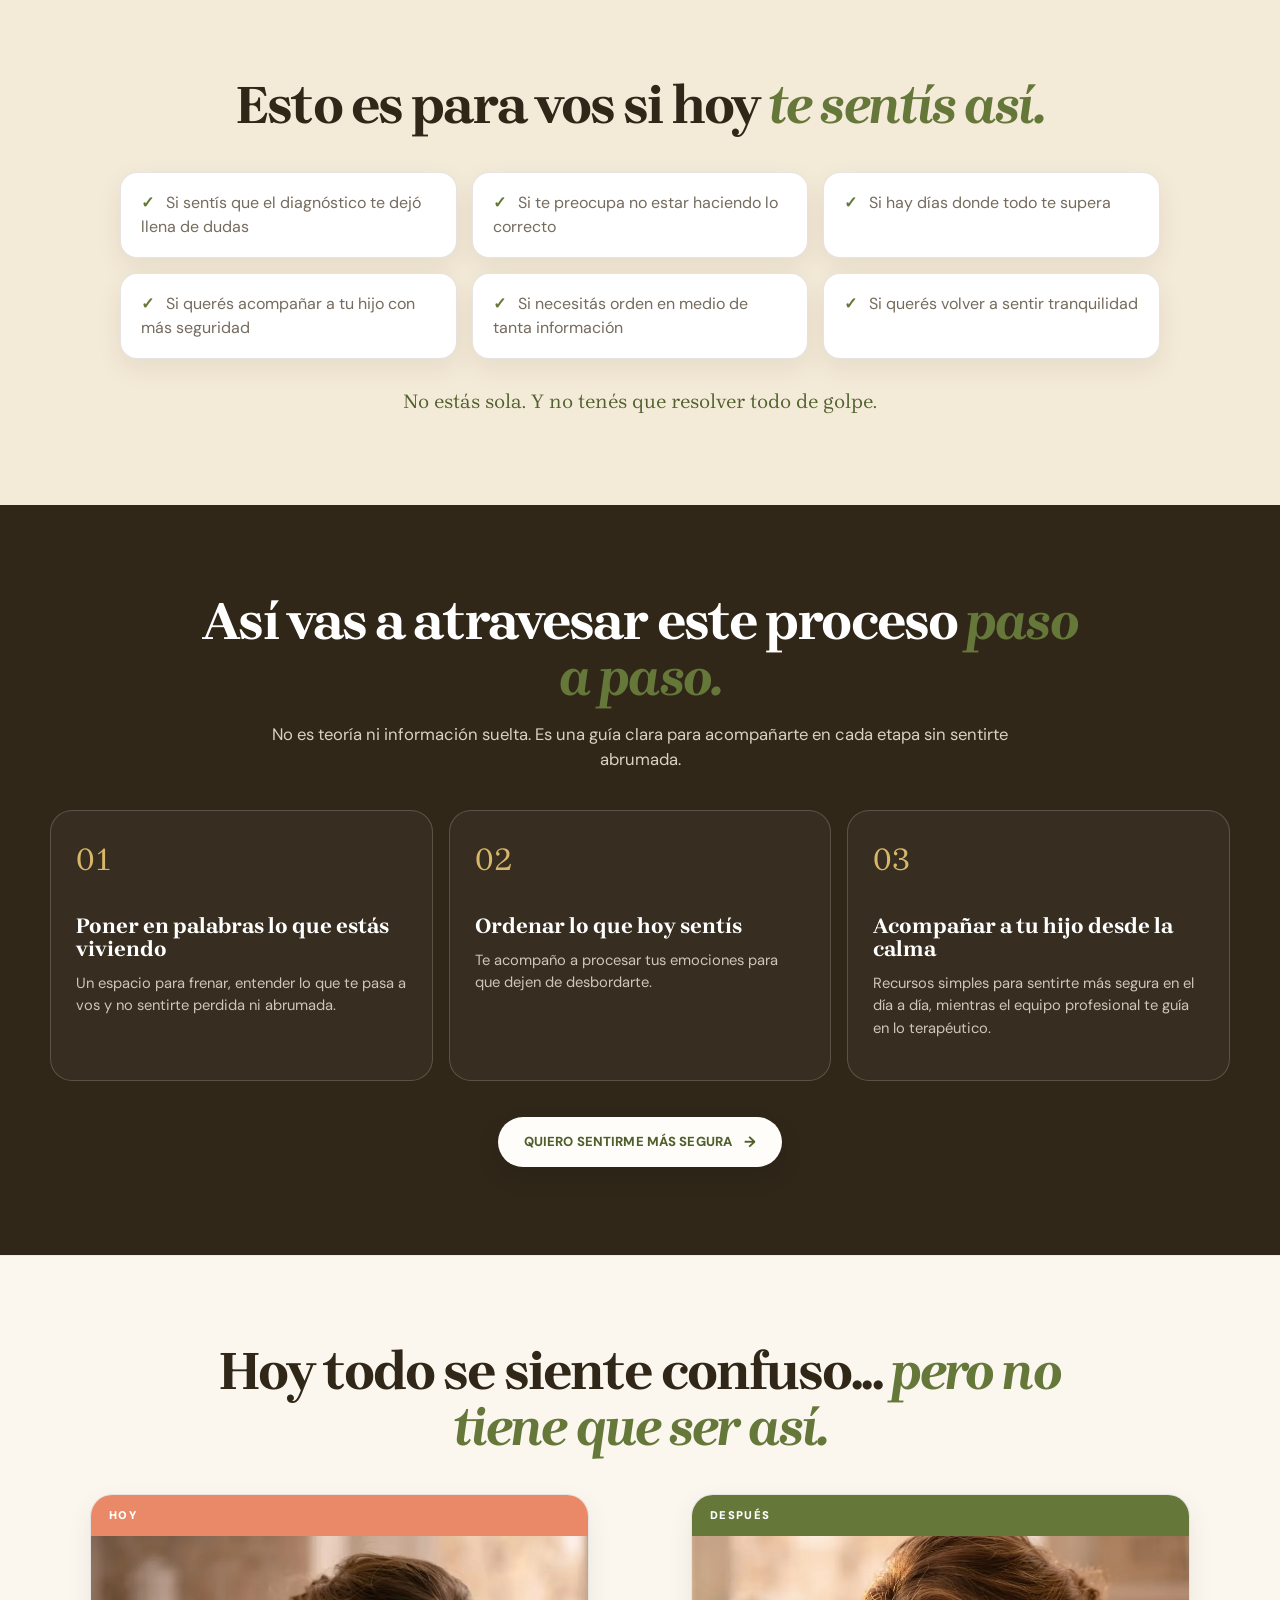
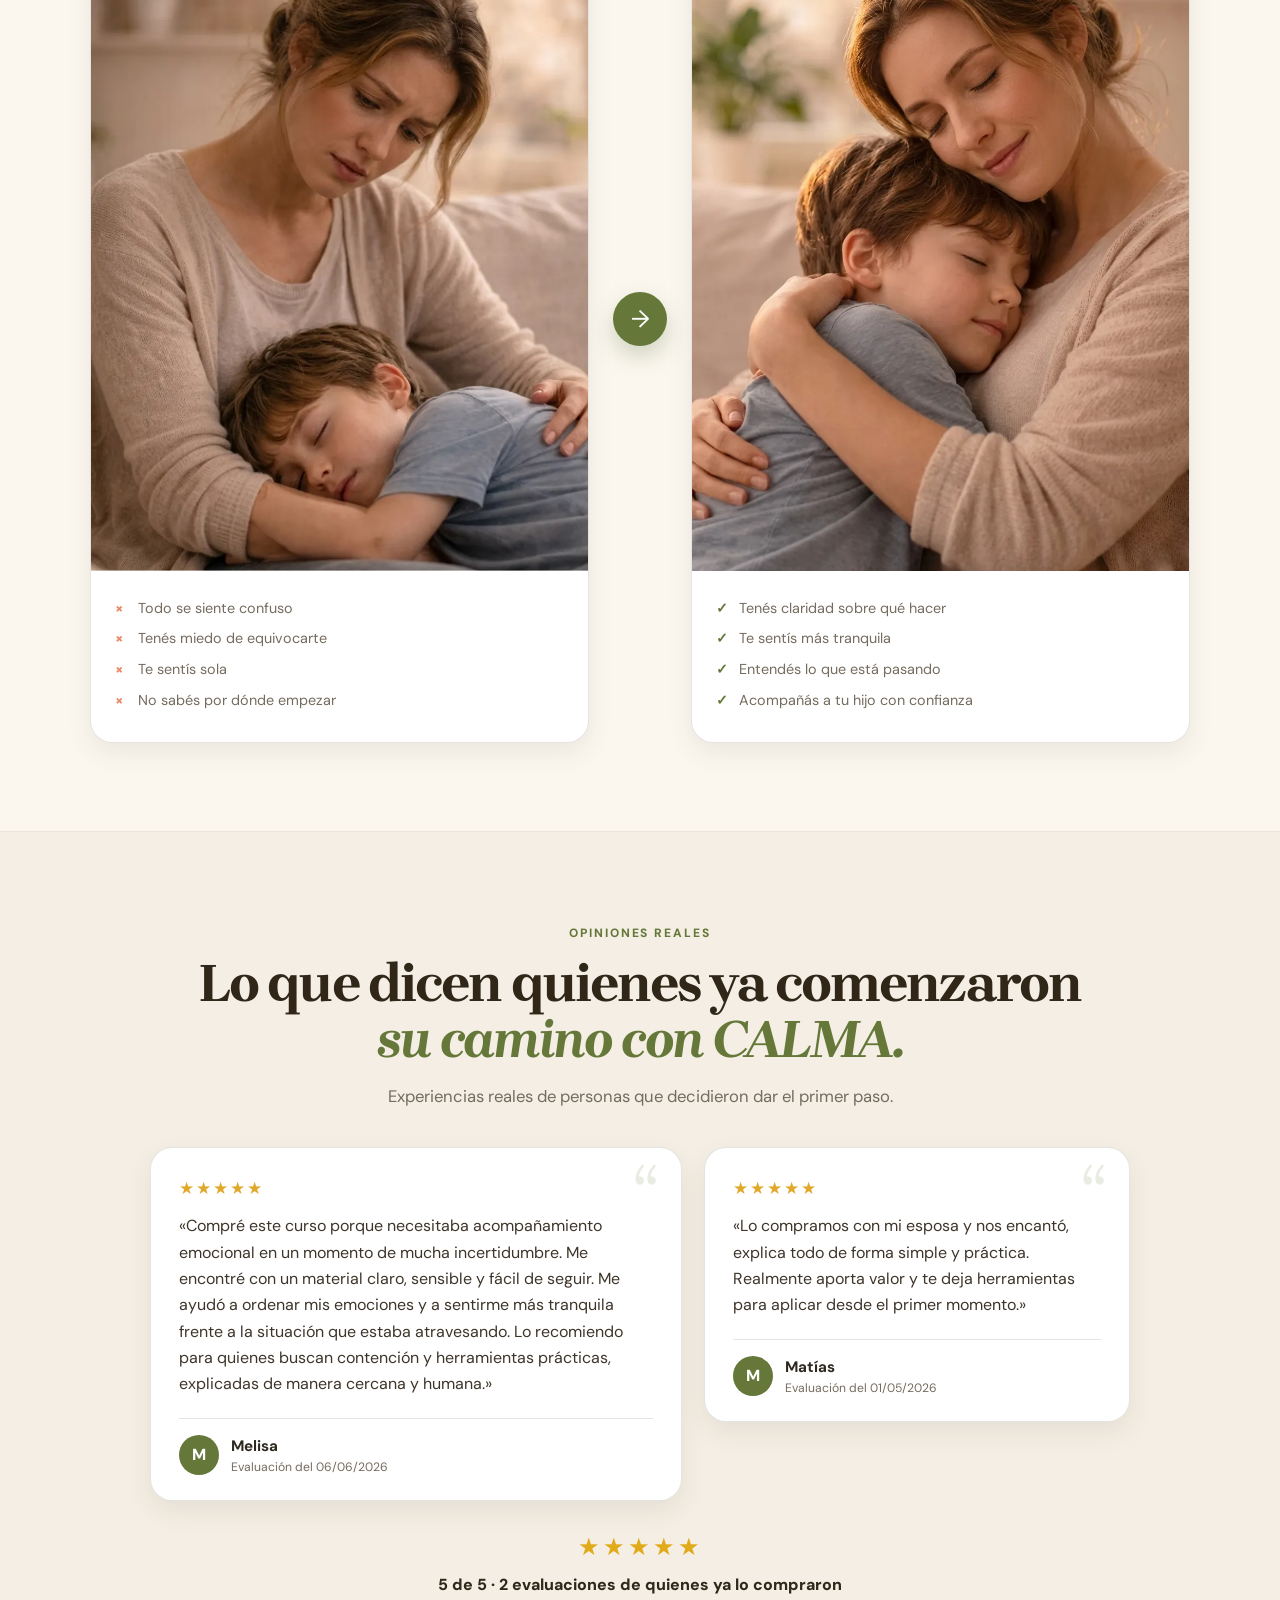
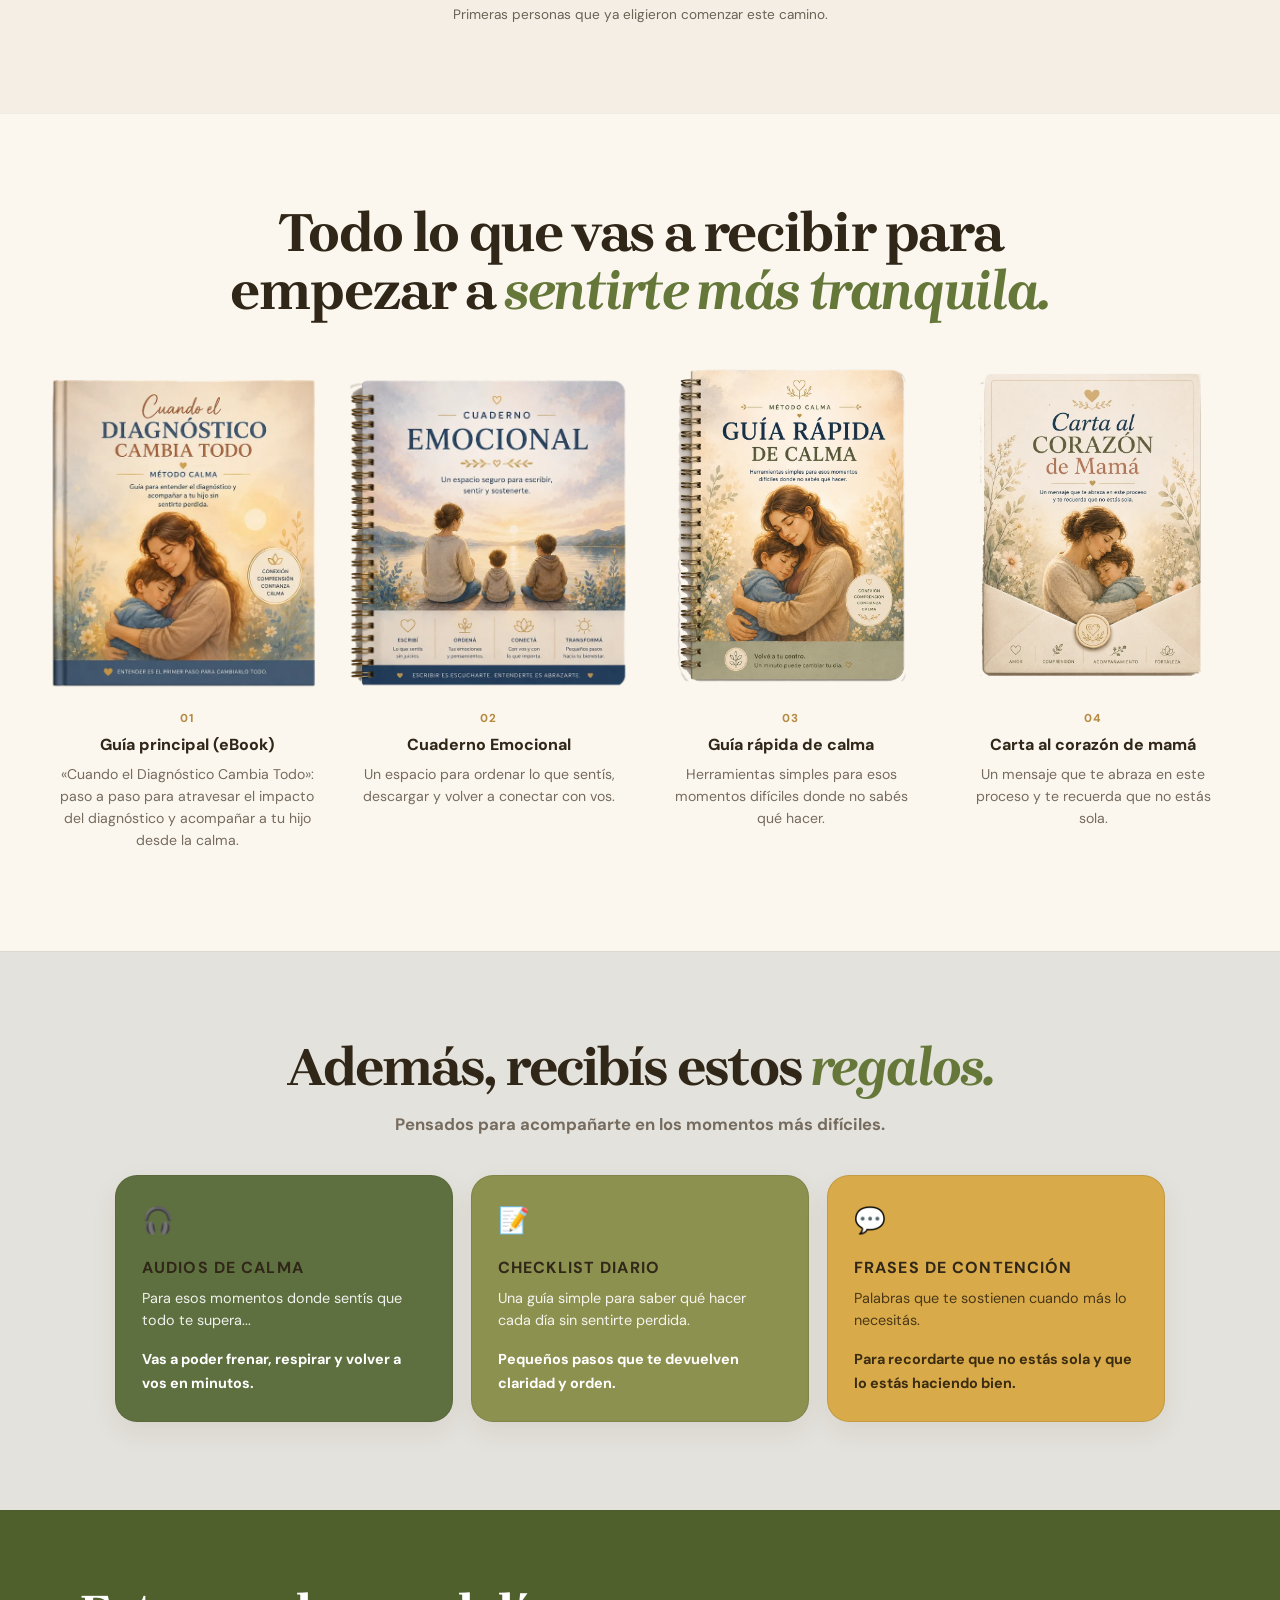
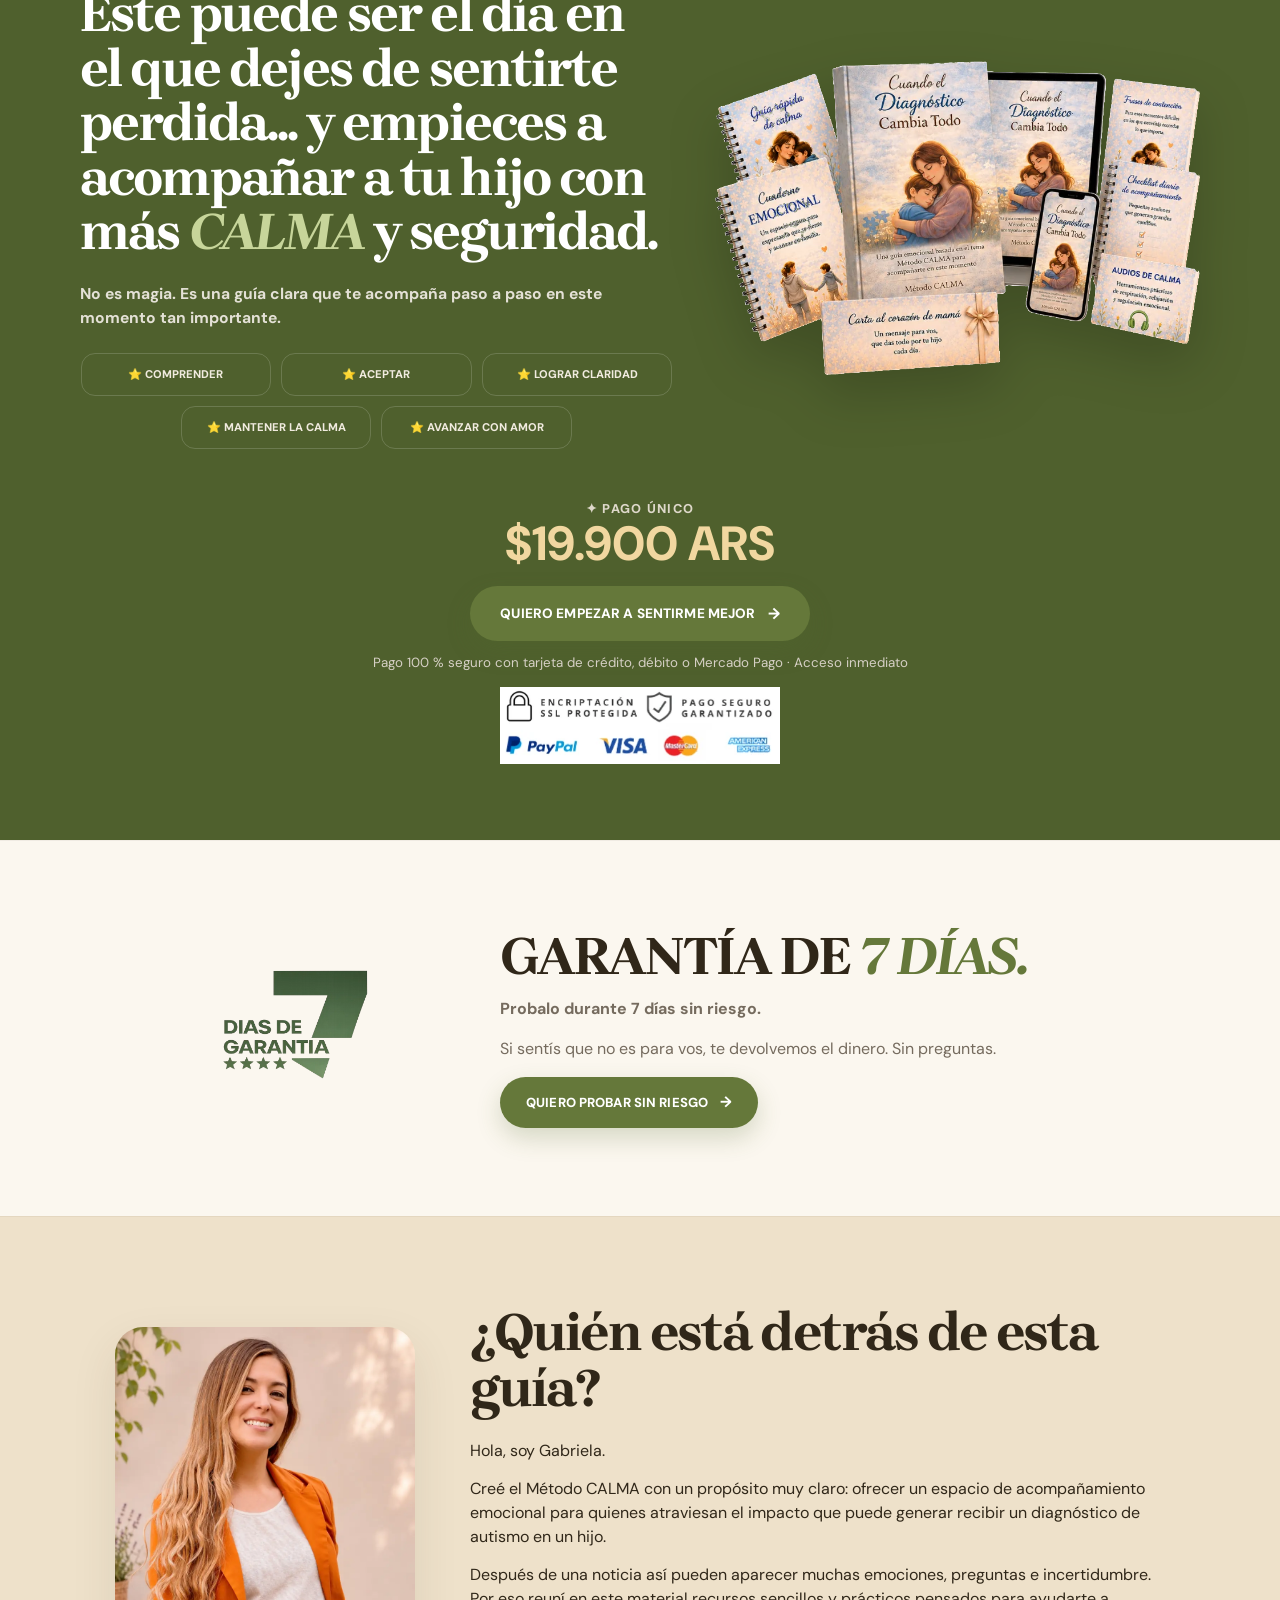
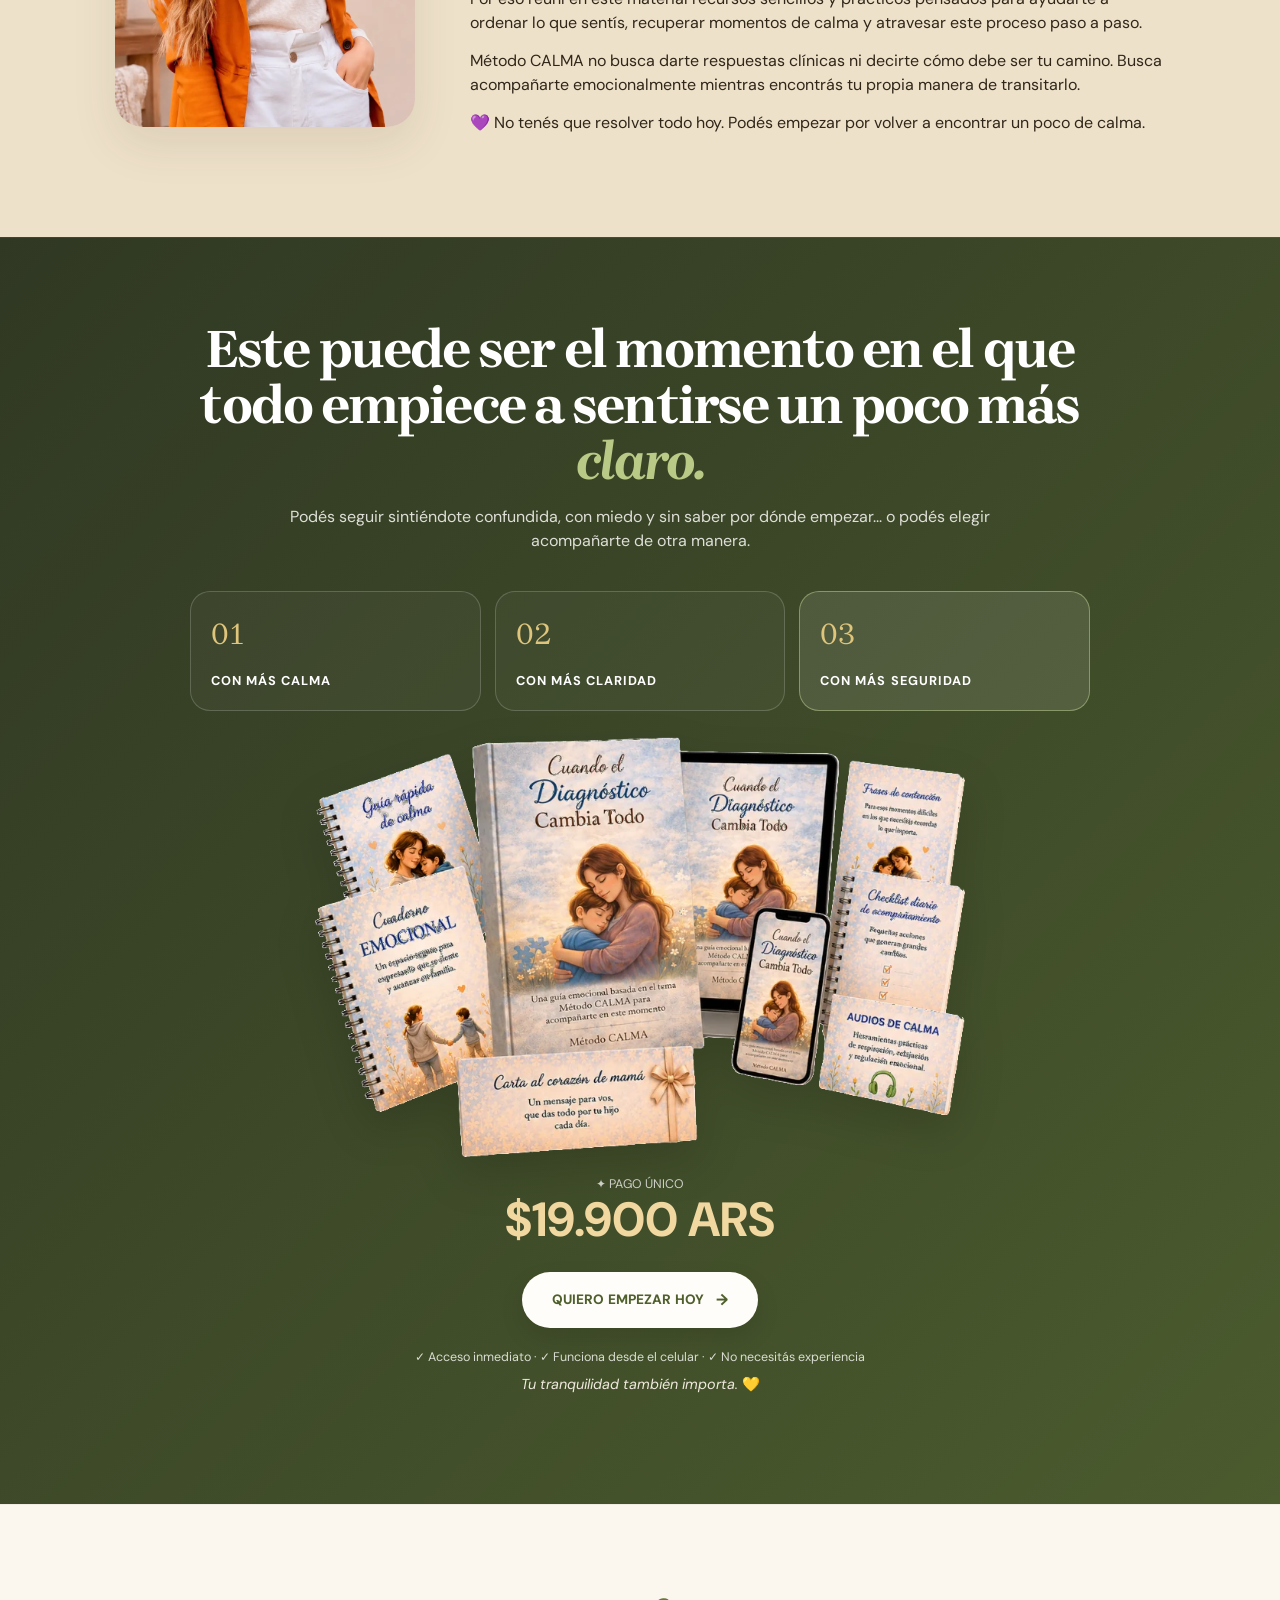
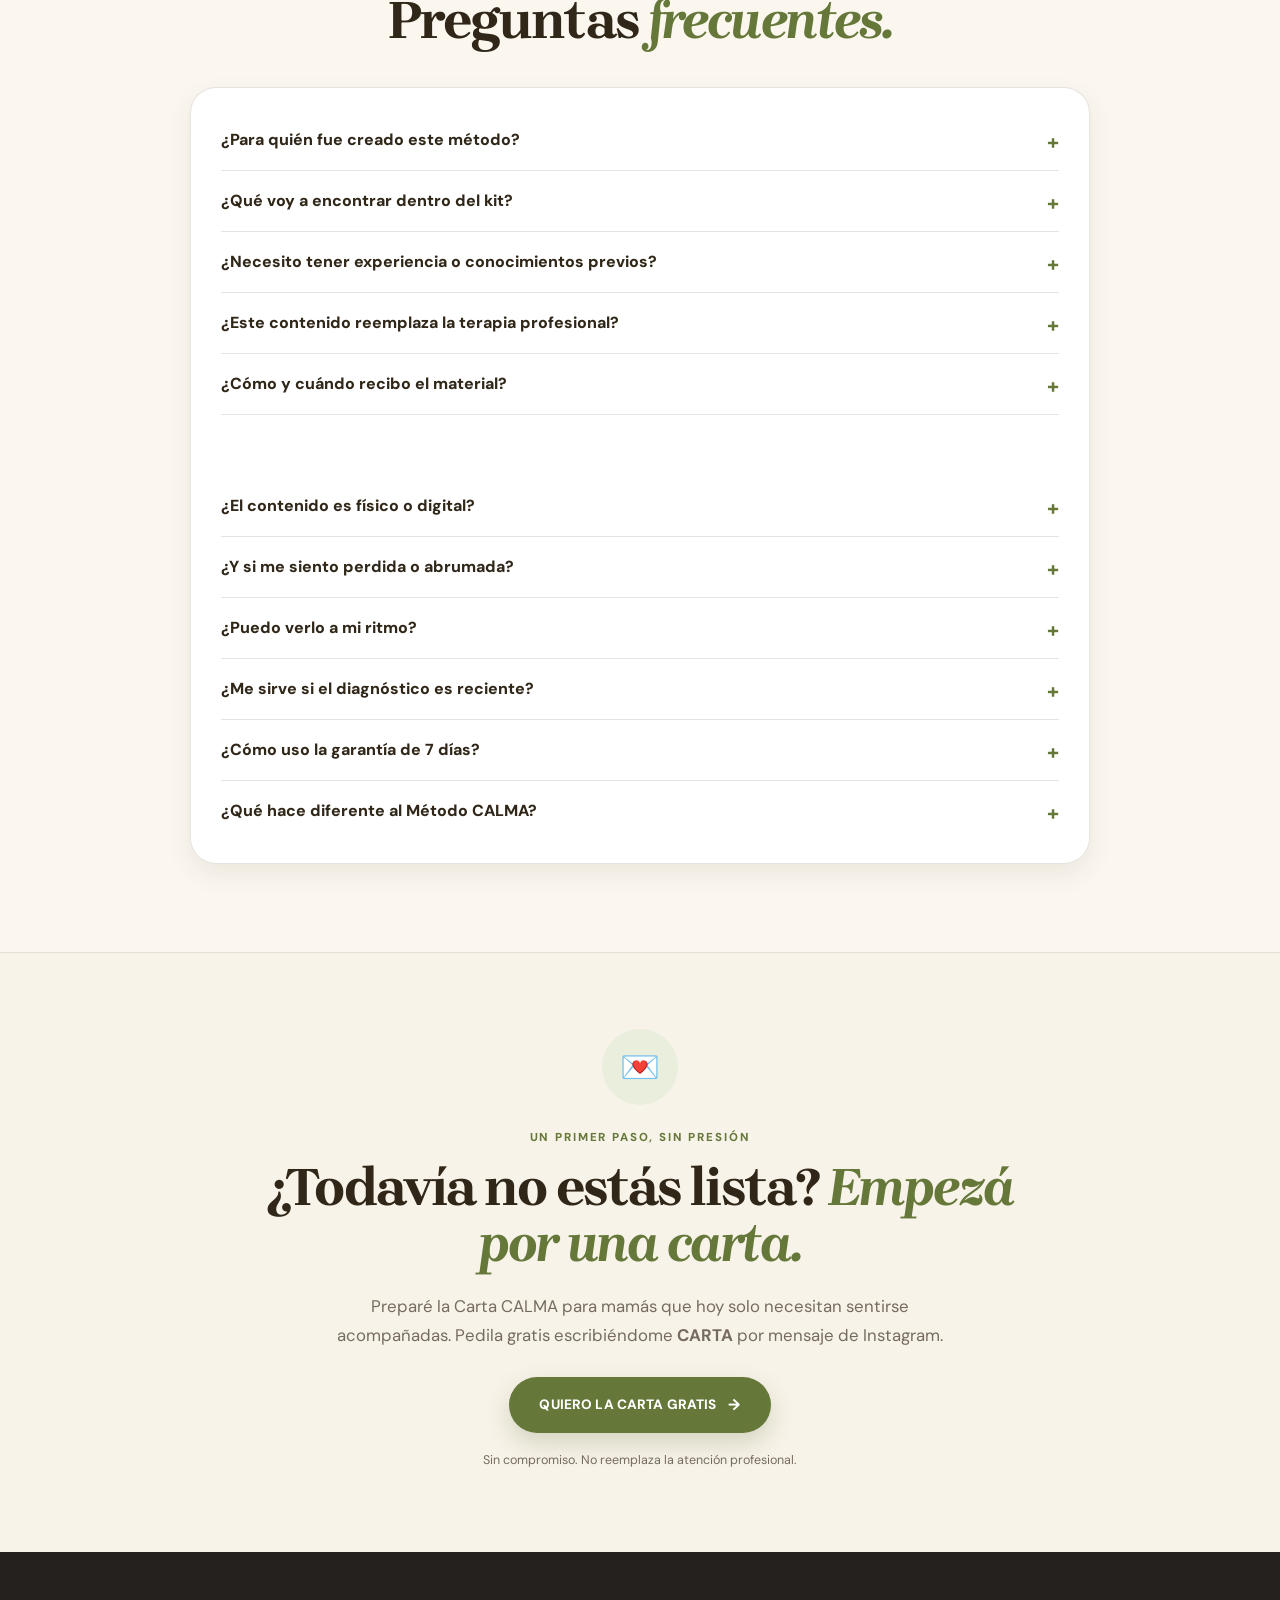
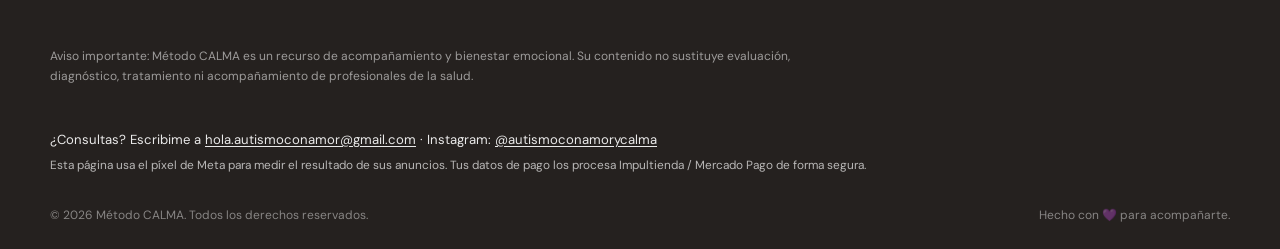
==== commit 38f845eb: "Add files via upload" ====
--- a/ar/index.html
+++ b/ar/index.html
@@ -532,6 +532,77 @@
   </div>
 </footer>
 
+<!-- MEJORAS MOBILE: frase de portada + botón fijo abajo -->
+<style>
+@media (max-width:768px){
+  #panel-01-portada .hero-lead{
+    display:block !important;
+    order:2;
+    max-width:34ch;
+    margin:-4px auto 18px;
+    text-align:center;
+    font-size:.98rem;
+    line-height:1.5;
+    color:#51493d;
+  }
+  .sticky-cta{
+    position:fixed;left:0;right:0;bottom:0;z-index:900;
+    display:flex;align-items:center;gap:12px;
+    padding:10px 14px calc(10px + env(safe-area-inset-bottom));
+    background:rgba(251,247,239,.97);
+    border-top:1px solid var(--line);
+    box-shadow:0 -8px 24px rgba(65,50,27,.12);
+    transform:translateY(110%);
+    transition:transform .3s ease;
+  }
+  .sticky-cta.is-on{transform:translateY(0)}
+  .sticky-cta__price{font-weight:800;color:var(--brown);font-size:1.02rem;line-height:1.15;white-space:nowrap}
+  .sticky-cta__price small{display:block;font-weight:500;font-size:.68rem;color:var(--muted)}
+  .sticky-cta .btn{flex:1;margin:0;padding:13px 14px;font-size:.8rem;box-shadow:none}
+  body{padding-bottom:78px}
+}
+@media (min-width:769px){.sticky-cta{display:none}}
+</style>
+
+<div class="sticky-cta" id="sticky-cta" aria-hidden="true">
+  <div class="sticky-cta__price">$19.900<small>Pago único · Garantía 7 días</small></div>
+  <a class="btn" href="https://metodo-calma-argentina.impultienda.ar/checkout/metodo-calma-embudo-principal" data-checkout tabindex="-1">QUIERO EMPEZAR <span>→</span></a>
+</div>
+
+<script>
+/* Botón fijo: aparece cuando ya pasaste el primer botón de compra
+   y se esconde cuando hay otro botón de compra a la vista. */
+(function(){
+  var bar=document.getElementById('sticky-cta');
+  var hero=document.querySelector('.hero-main-cta');
+  if(!bar||!hero||!('IntersectionObserver' in window)) return;
+  var visibles=new Set(), pasoHero=false;
+  function update(){
+    var on=pasoHero && visibles.size===0;
+    bar.classList.toggle('is-on',on);
+    bar.setAttribute('aria-hidden',on?'false':'true');
+    bar.querySelector('a').tabIndex=on?0:-1;
+  }
+  var pendiente=false;
+  function revisarHero(){
+    pendiente=false;
+    pasoHero=hero.getBoundingClientRect().bottom<0;
+    update();
+  }
+  window.addEventListener('scroll',function(){
+    if(!pendiente){ pendiente=true; requestAnimationFrame(revisarHero); }
+  },{passive:true});
+  revisarHero();
+  var io=new IntersectionObserver(function(es){
+    es.forEach(function(e){ e.isIntersecting?visibles.add(e.target):visibles.delete(e.target); });
+    update();
+  });
+  document.querySelectorAll('main a.btn[data-checkout], section a.btn[data-checkout]').forEach(function(a){
+    if(!bar.contains(a)) io.observe(a);
+  });
+})();
+</script>
+
 <script src="js/main.js" defer></script>
 </body>
 </html>
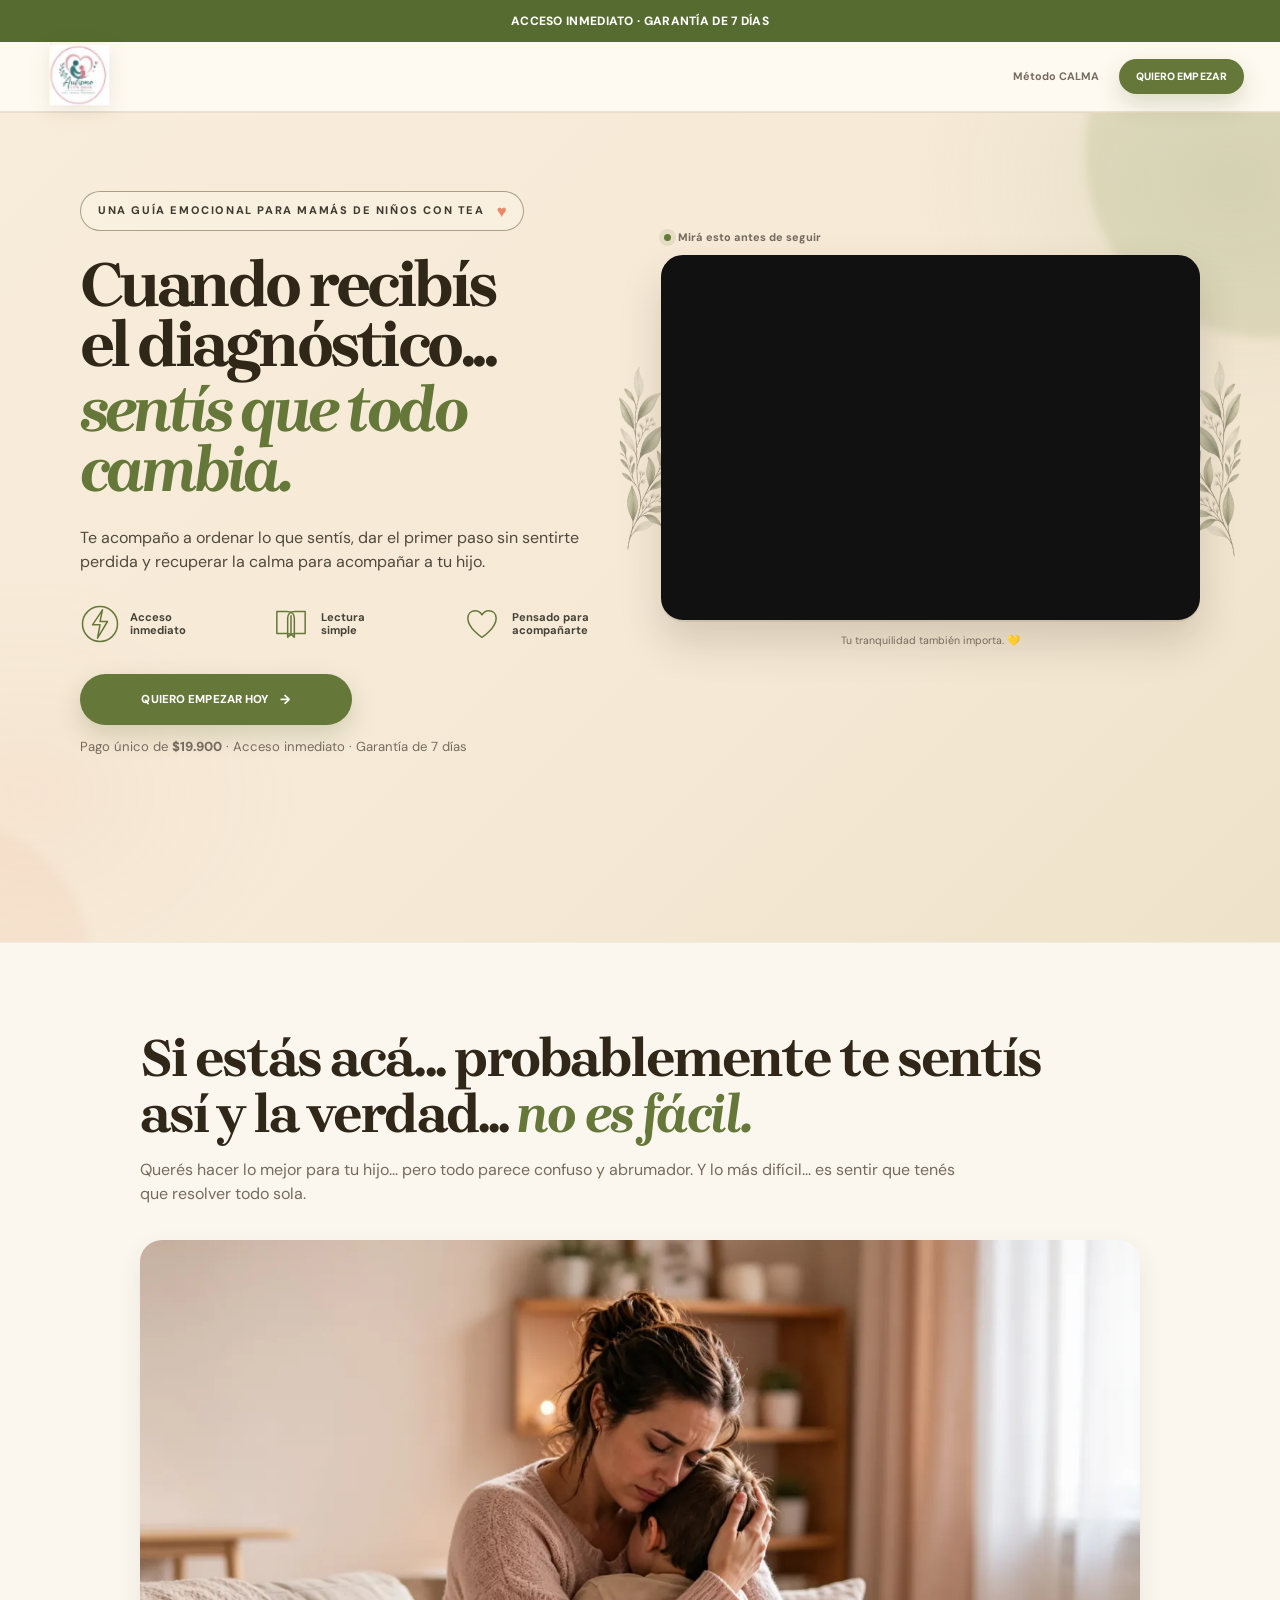
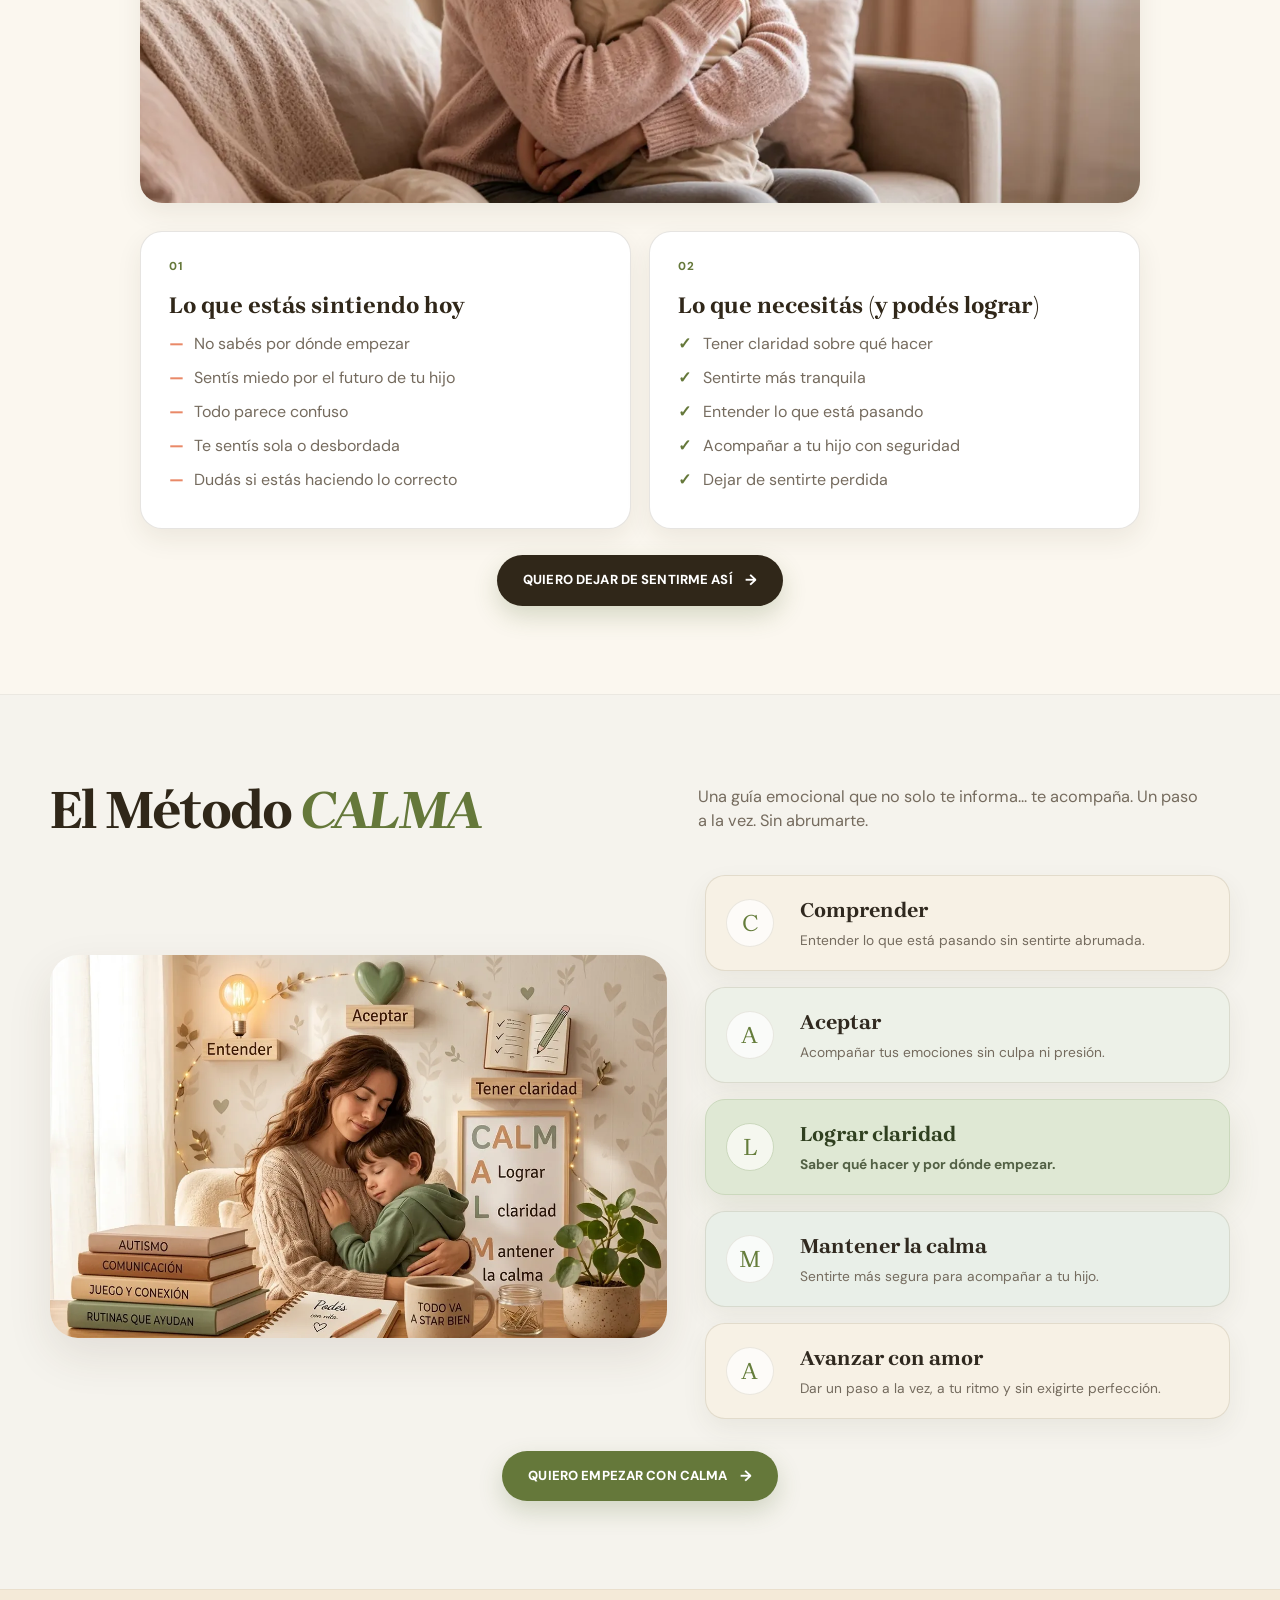
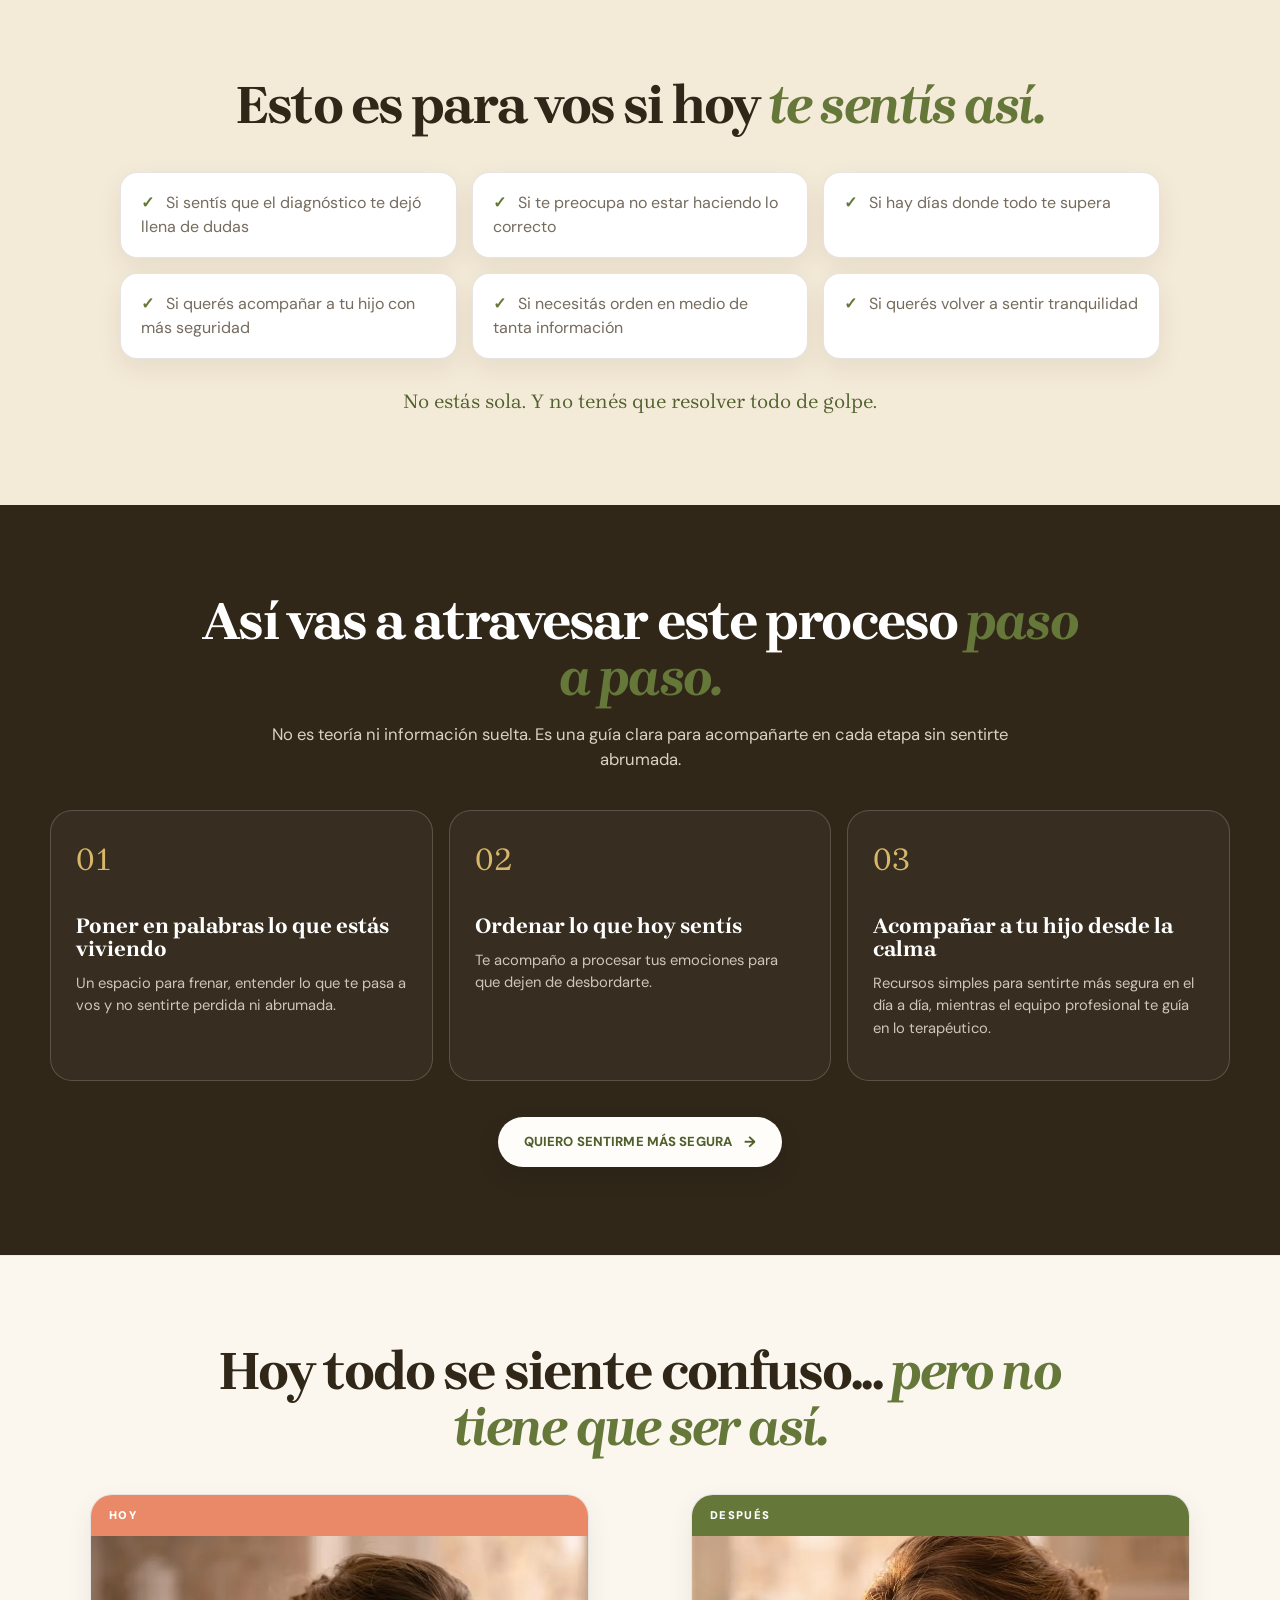
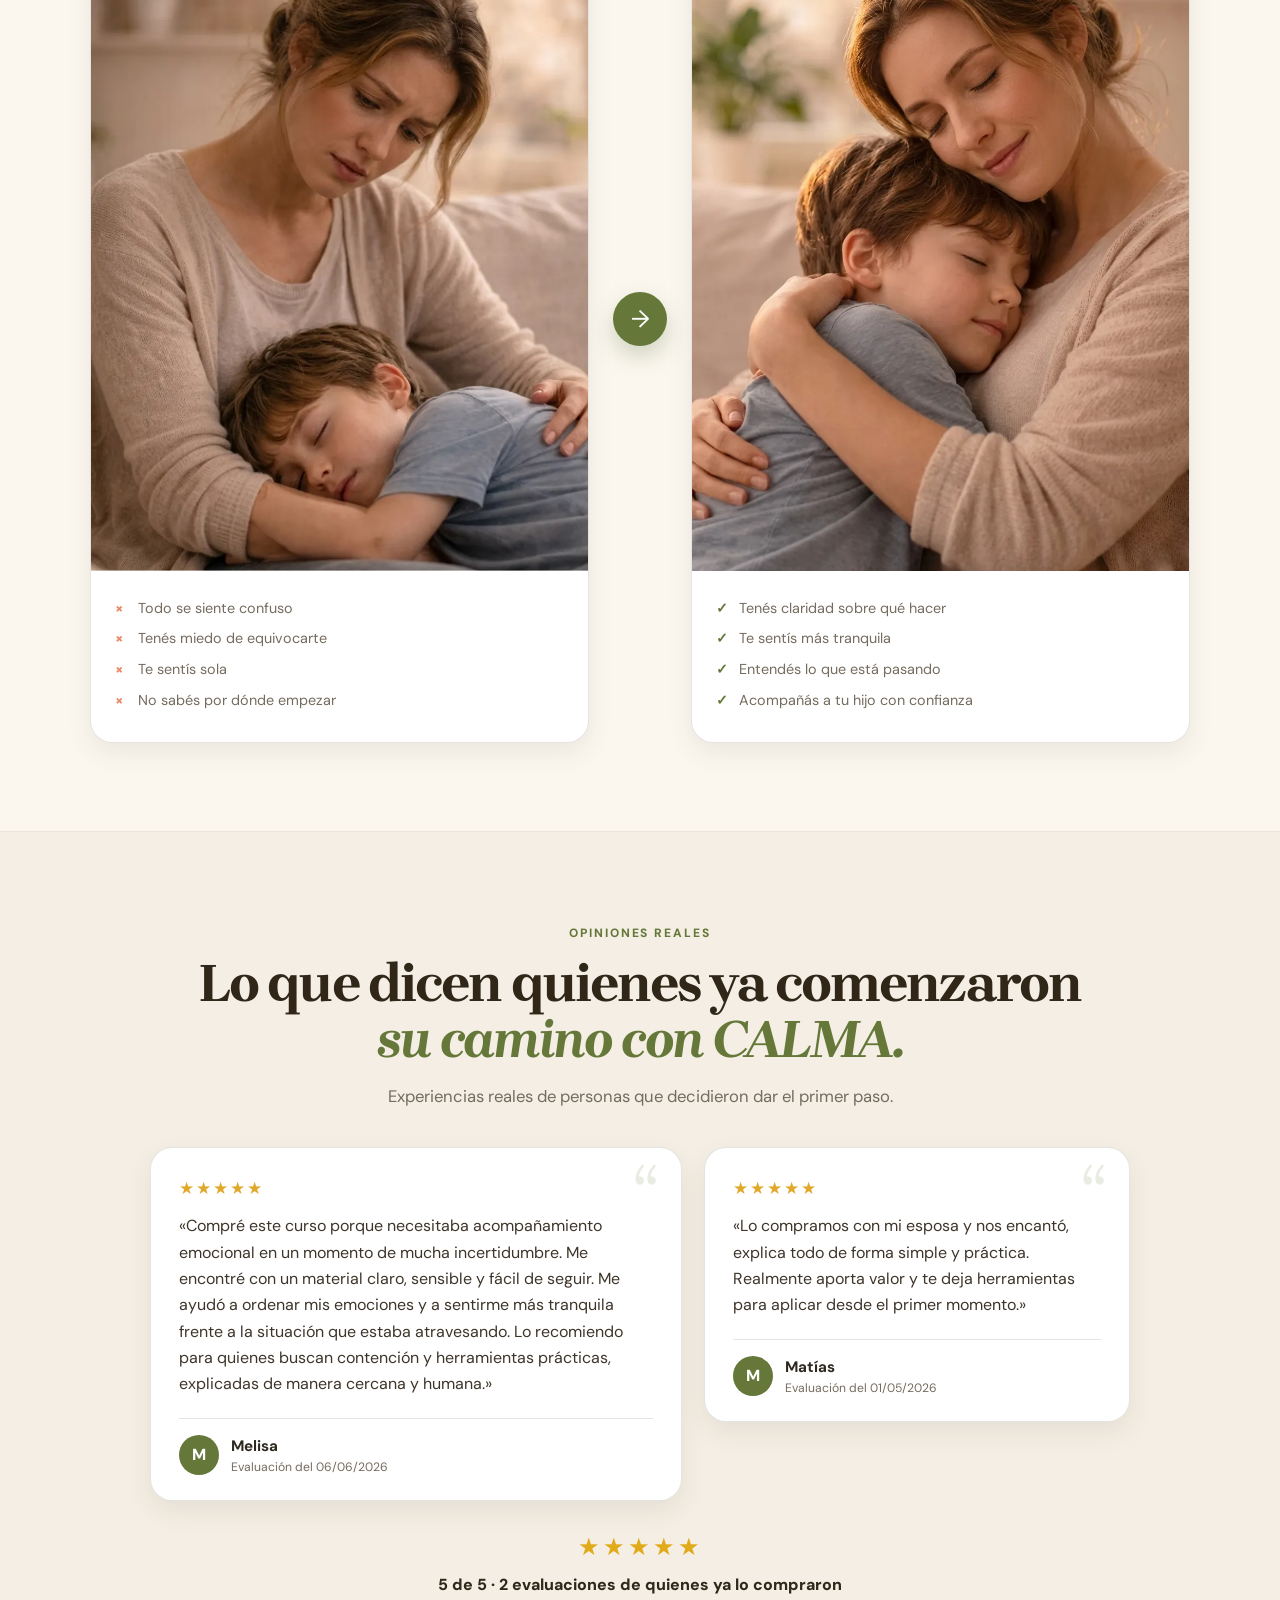
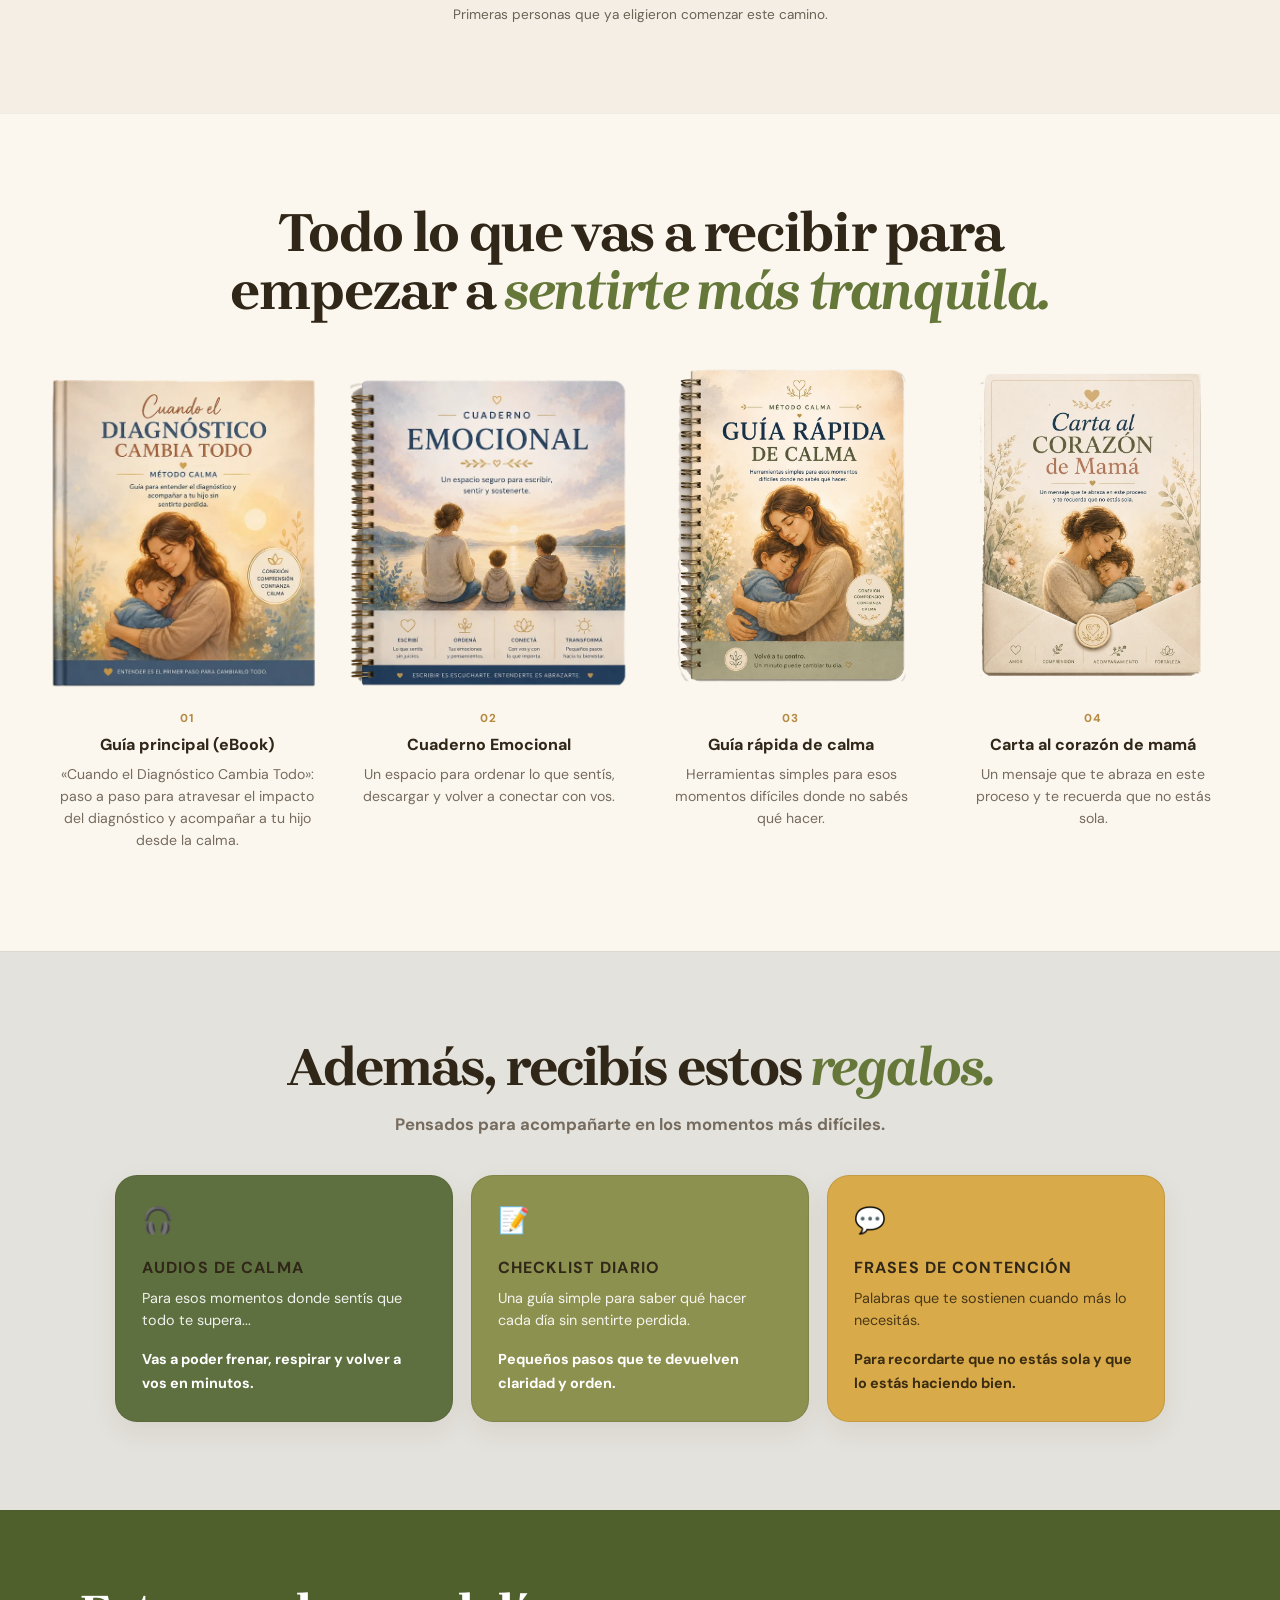
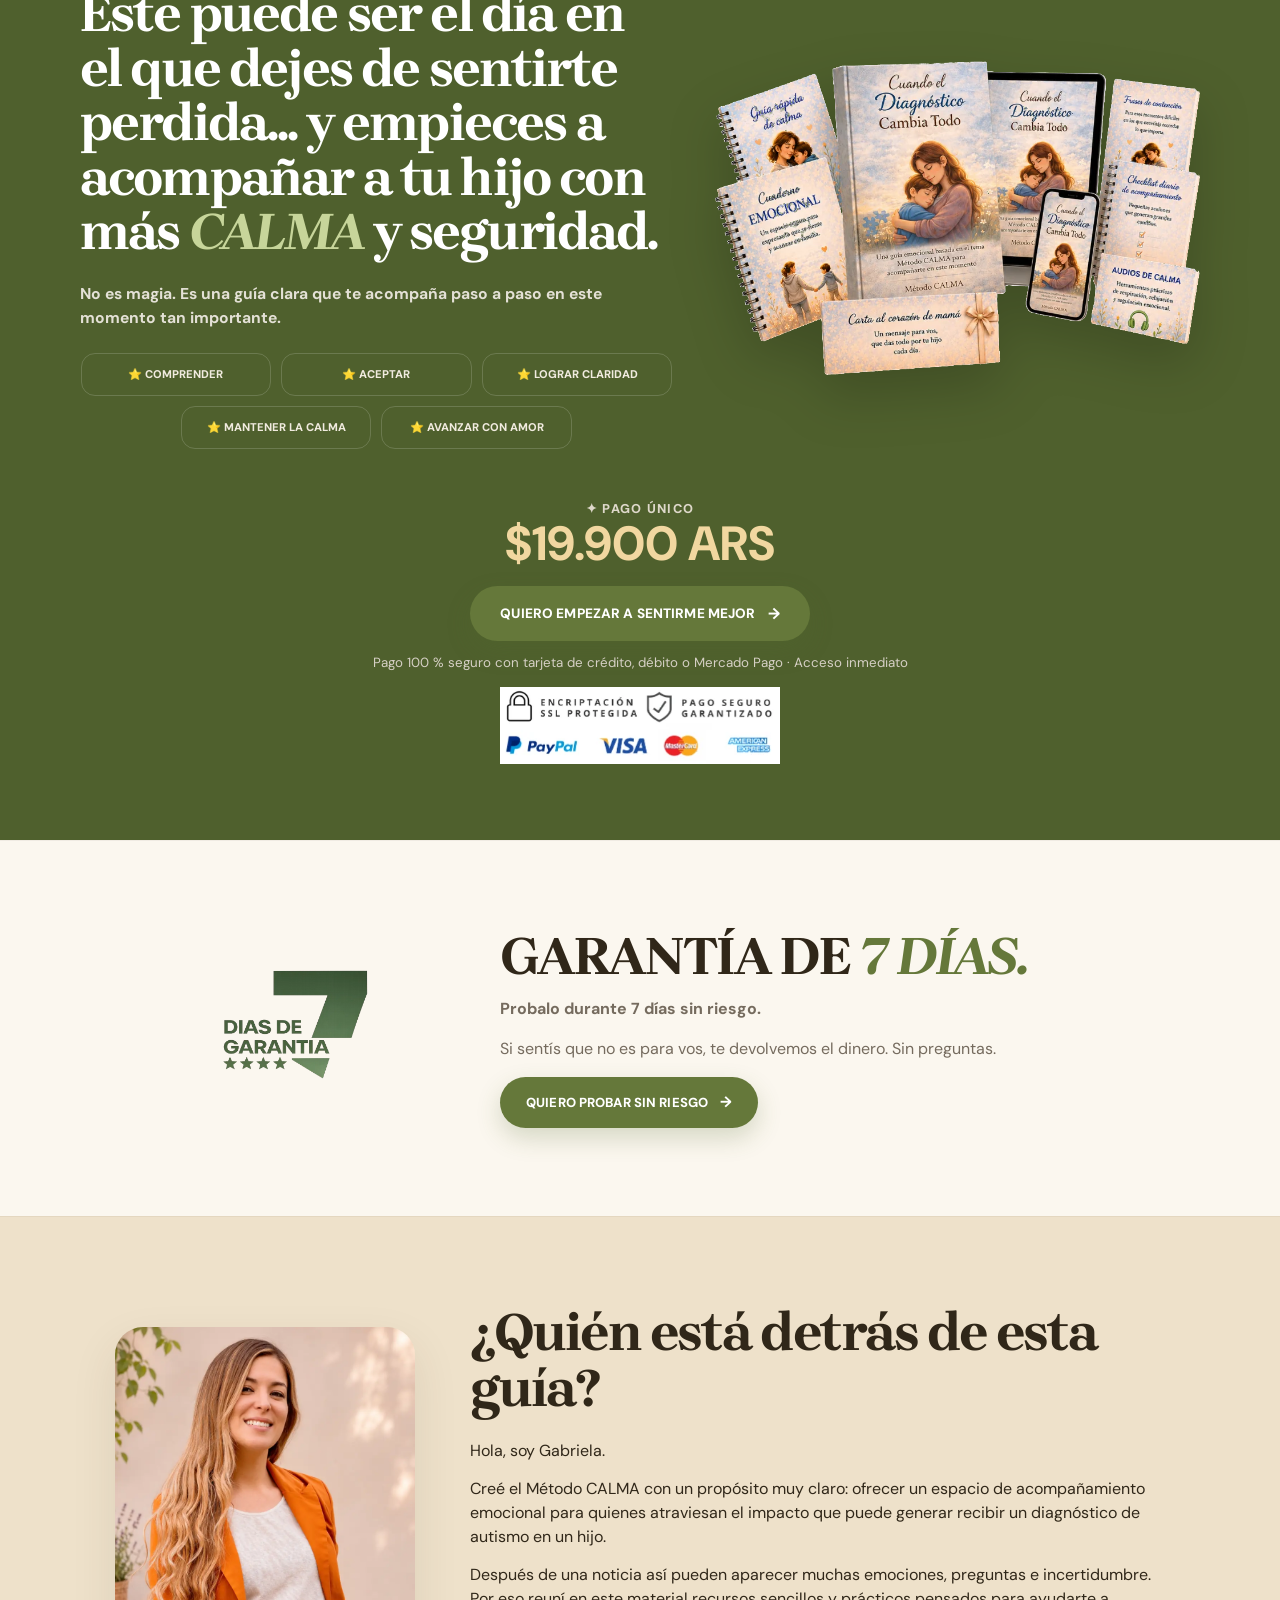
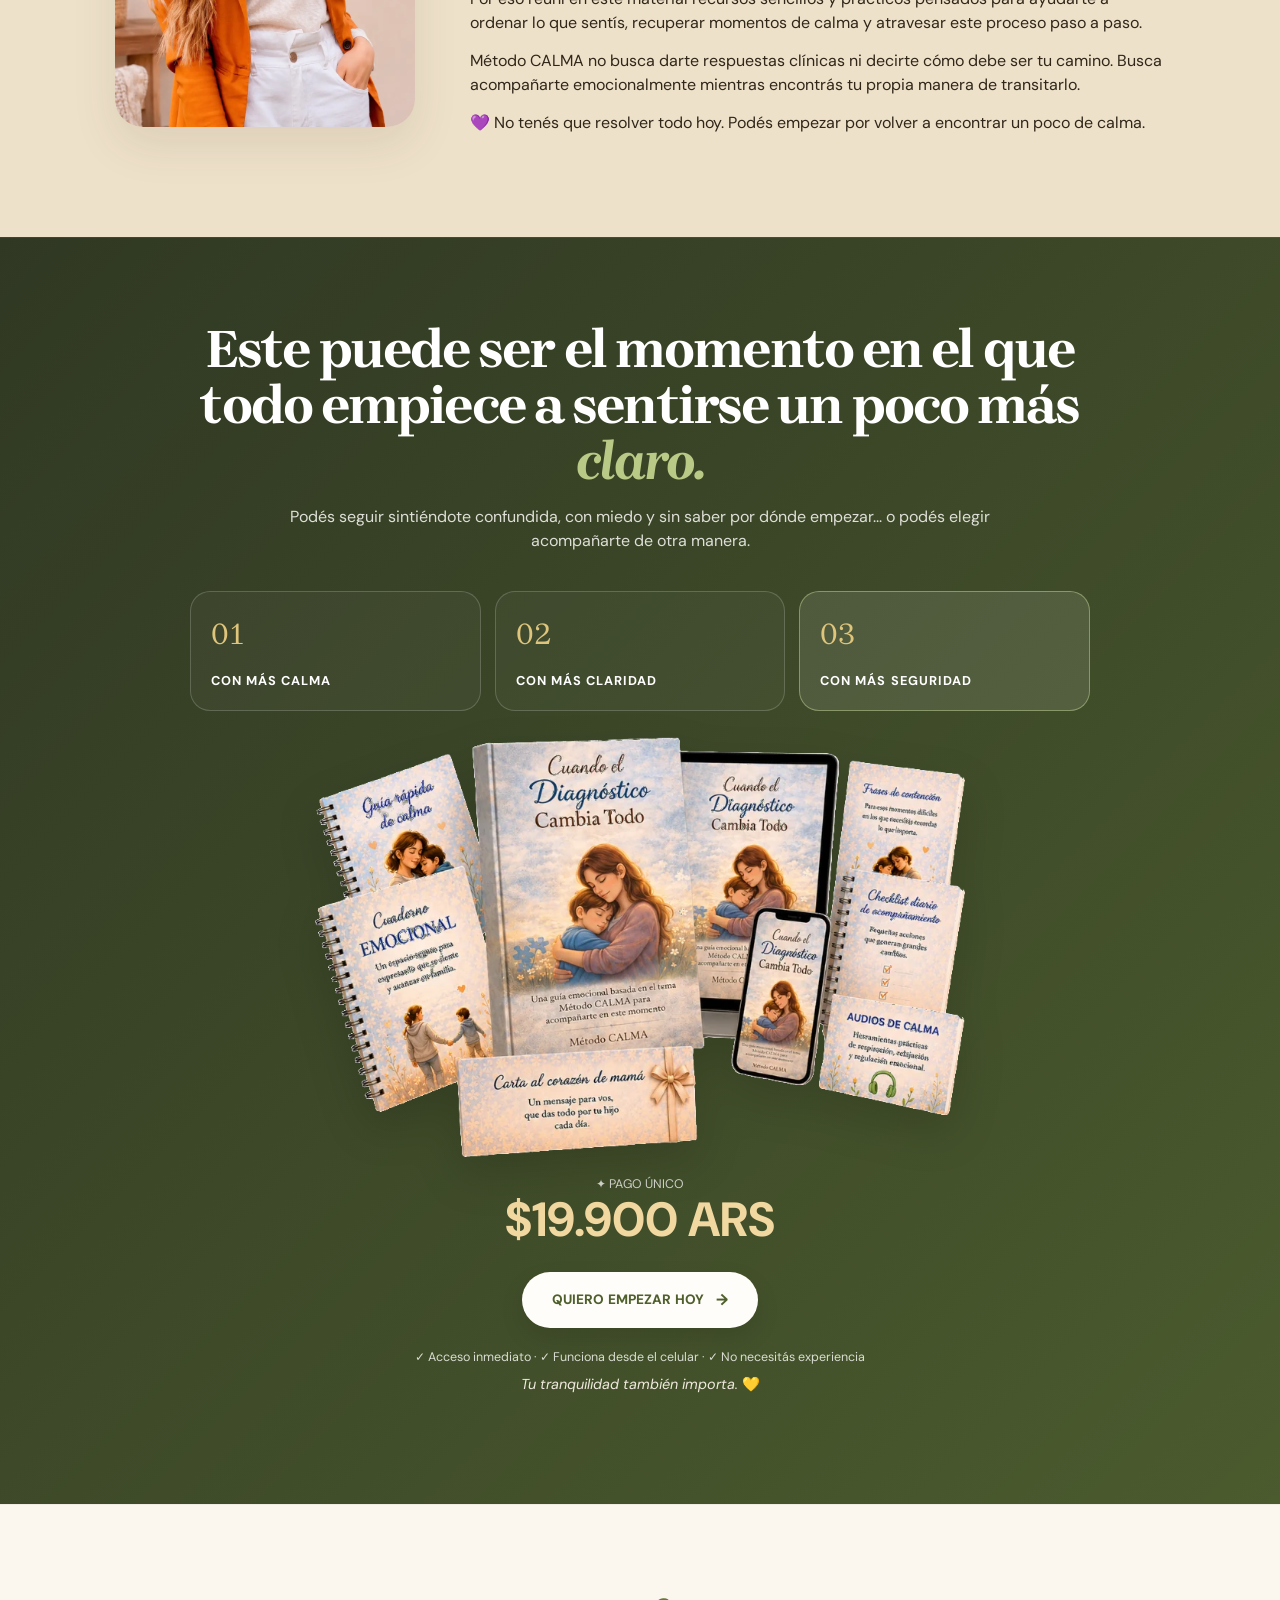
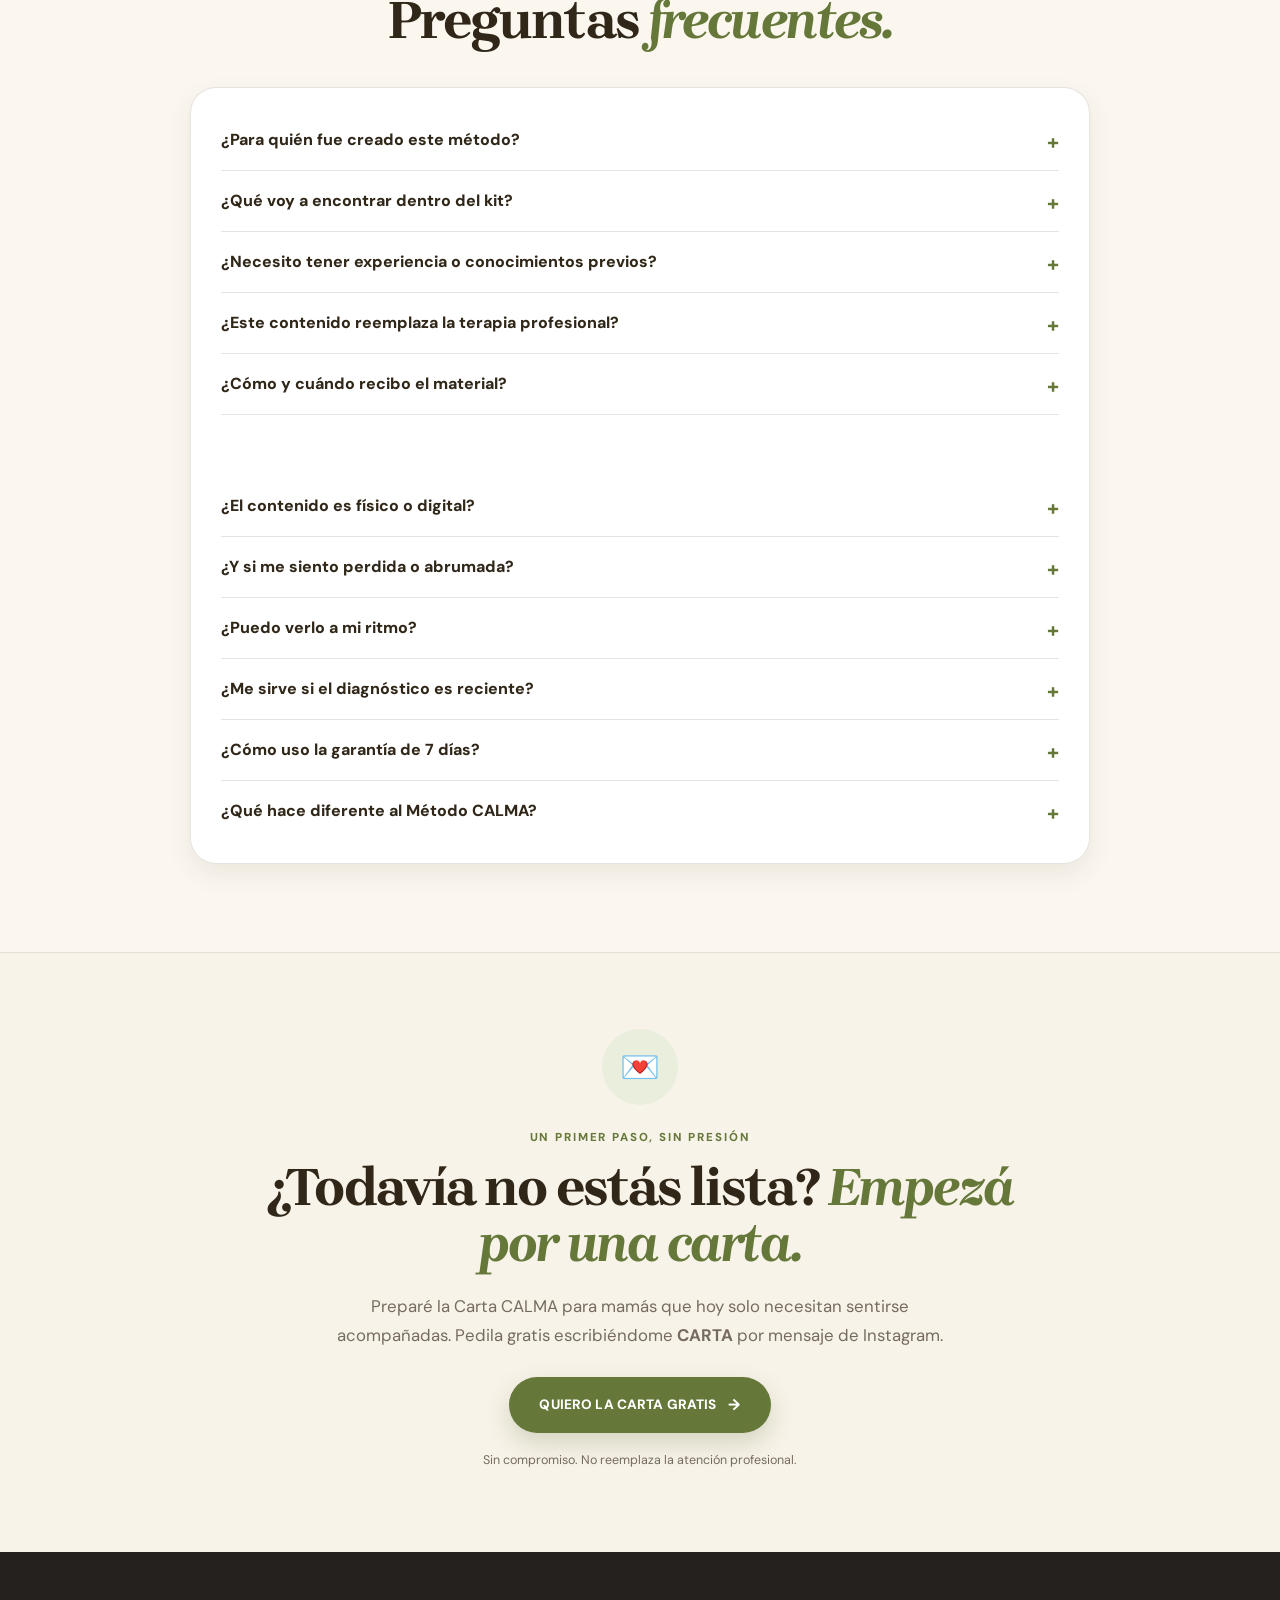
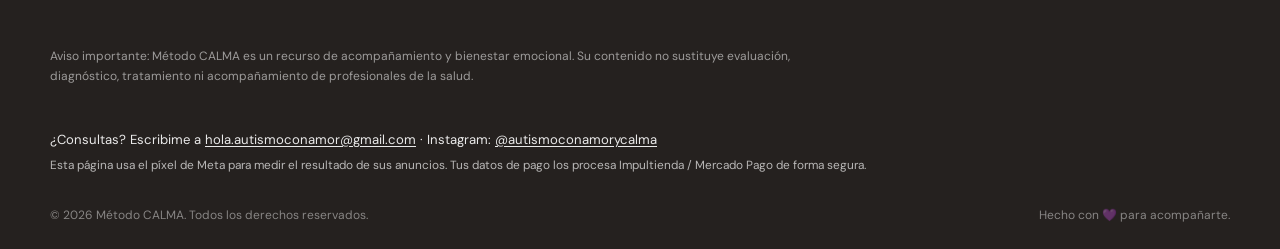
==== commit 5e9a551e: "Add files via upload" ====
--- a/ar/index.html
+++ b/ar/index.html
@@ -159,7 +159,7 @@
           <div class="video-wrap" id="calma-video-wrap">
             <iframe
             id="calma-vimeo"
-            src="https://player.vimeo.com/video/1203959106?badge=0&autopause=0&player_id=0&app_id=58479&autoplay=1&muted=1&controls=1&playsinline=1"
+            src="https://player.vimeo.com/video/1203959106?badge=0&autopause=0&player_id=0&app_id=58479&autoplay=1&muted=1&controls=0&playsinline=1"
             width="1920"
             height="1080"
             frameborder="0"
@@ -603,6 +603,92 @@
 })();
 </script>
 
+<!-- BOTÓN "TOCÁ PARA ESCUCHAR" sobre el video (sin los controles de Vimeo) -->
+<style>
+#calma-tap{
+  position:absolute;inset:0;z-index:25;
+  cursor:pointer;background:transparent;
+  -webkit-tap-highlight-color:transparent;
+}
+#calma-unmute{
+  position:absolute;left:50%;top:50%;z-index:30;
+  transform:translate(-50%,-50%);
+  display:inline-flex;align-items:center;gap:10px;
+  padding:14px 22px;border:2px solid rgba(255,255,255,.85);border-radius:999px;
+  background:rgba(48,39,25,.86);color:#fff;
+  font-family:"DM Sans",sans-serif;font-weight:800;font-size:1rem;letter-spacing:.01em;
+  box-shadow:0 10px 30px rgba(0,0,0,.35);cursor:pointer;white-space:nowrap;
+  animation:calmaLatido 1.8s ease-in-out infinite;
+  -webkit-tap-highlight-color:transparent;
+}
+#calma-unmute .icono{font-size:1.35em;line-height:1}
+#calma-unmute:hover{background:rgba(48,39,25,.95)}
+#calma-unmute[hidden],#calma-play[hidden]{display:none}
+#calma-play{
+  position:absolute;left:50%;top:50%;z-index:30;
+  transform:translate(-50%,-50%);
+  width:72px;height:72px;border-radius:50%;
+  border:2px solid rgba(255,255,255,.85);
+  background:rgba(48,39,25,.86);color:#fff;
+  font-size:1.6rem;line-height:1;padding-left:6px;
+  box-shadow:0 10px 30px rgba(0,0,0,.35);cursor:pointer;
+}
+@keyframes calmaLatido{
+  0%,100%{transform:translate(-50%,-50%) scale(1)}
+  50%{transform:translate(-50%,-50%) scale(1.06)}
+}
+@media (max-width:768px){
+  #calma-unmute{padding:12px 18px;font-size:.92rem}
+}
+@media (prefers-reduced-motion:reduce){#calma-unmute{animation:none}}
+</style>
+
+<script>
+/* Sonido del video.
+   Los navegadores no dejan que un video arranque con sonido solo:
+   la persona tiene que tocar algo. Ocultamos los controles de Vimeo
+   y ponemos un solo botón grande. Al tocarlo (o tocar el video),
+   activamos el sonido al máximo y volvemos el video al principio.
+   Después, tocar el video lo pausa o lo sigue reproduciendo. */
+document.addEventListener('DOMContentLoaded',function(){
+  var wrap=document.getElementById('calma-video-wrap');
+  var frame=document.getElementById('calma-vimeo');
+  if(!wrap||!frame||!window.Vimeo) return;
+  var player=new Vimeo.Player(frame);
+  var conSonido=false;
+
+  var tap=document.createElement('div');
+  tap.id='calma-tap';
+  var btn=document.createElement('button');
+  btn.type='button'; btn.id='calma-unmute';
+  btn.innerHTML='<span class="icono" aria-hidden="true">🔊</span> Tocá para escuchar';
+  var play=document.createElement('button');
+  play.type='button'; play.id='calma-play'; play.hidden=true;
+  play.setAttribute('aria-label','Reproducir video');
+  play.innerHTML='&#9654;';
+  wrap.appendChild(tap); wrap.appendChild(btn); wrap.appendChild(play);
+
+  function activarSonido(){
+    conSonido=true; btn.hidden=true;
+    player.setMuted(false)
+      .then(function(){ return player.setVolume(1); })
+      .then(function(){ return player.setCurrentTime(0); })
+      .then(function(){ return player.play(); })
+      .catch(function(){ player.play().catch(function(){}); });
+  }
+  function alternar(){
+    if(!conSonido){ activarSonido(); return; }
+    player.getPaused().then(function(p){ return p ? player.play() : player.pause(); }).catch(function(){});
+  }
+  btn.addEventListener('click',activarSonido);
+  tap.addEventListener('click',alternar);
+  play.addEventListener('click',function(){ player.play().catch(function(){}); });
+  player.on('pause',function(){ if(conSonido) play.hidden=false; });
+  player.on('play',function(){ play.hidden=true; });
+  player.on('ended',function(){ play.hidden=false; });
+});
+</script>
+
 <script src="js/main.js" defer></script>
 </body>
 </html>
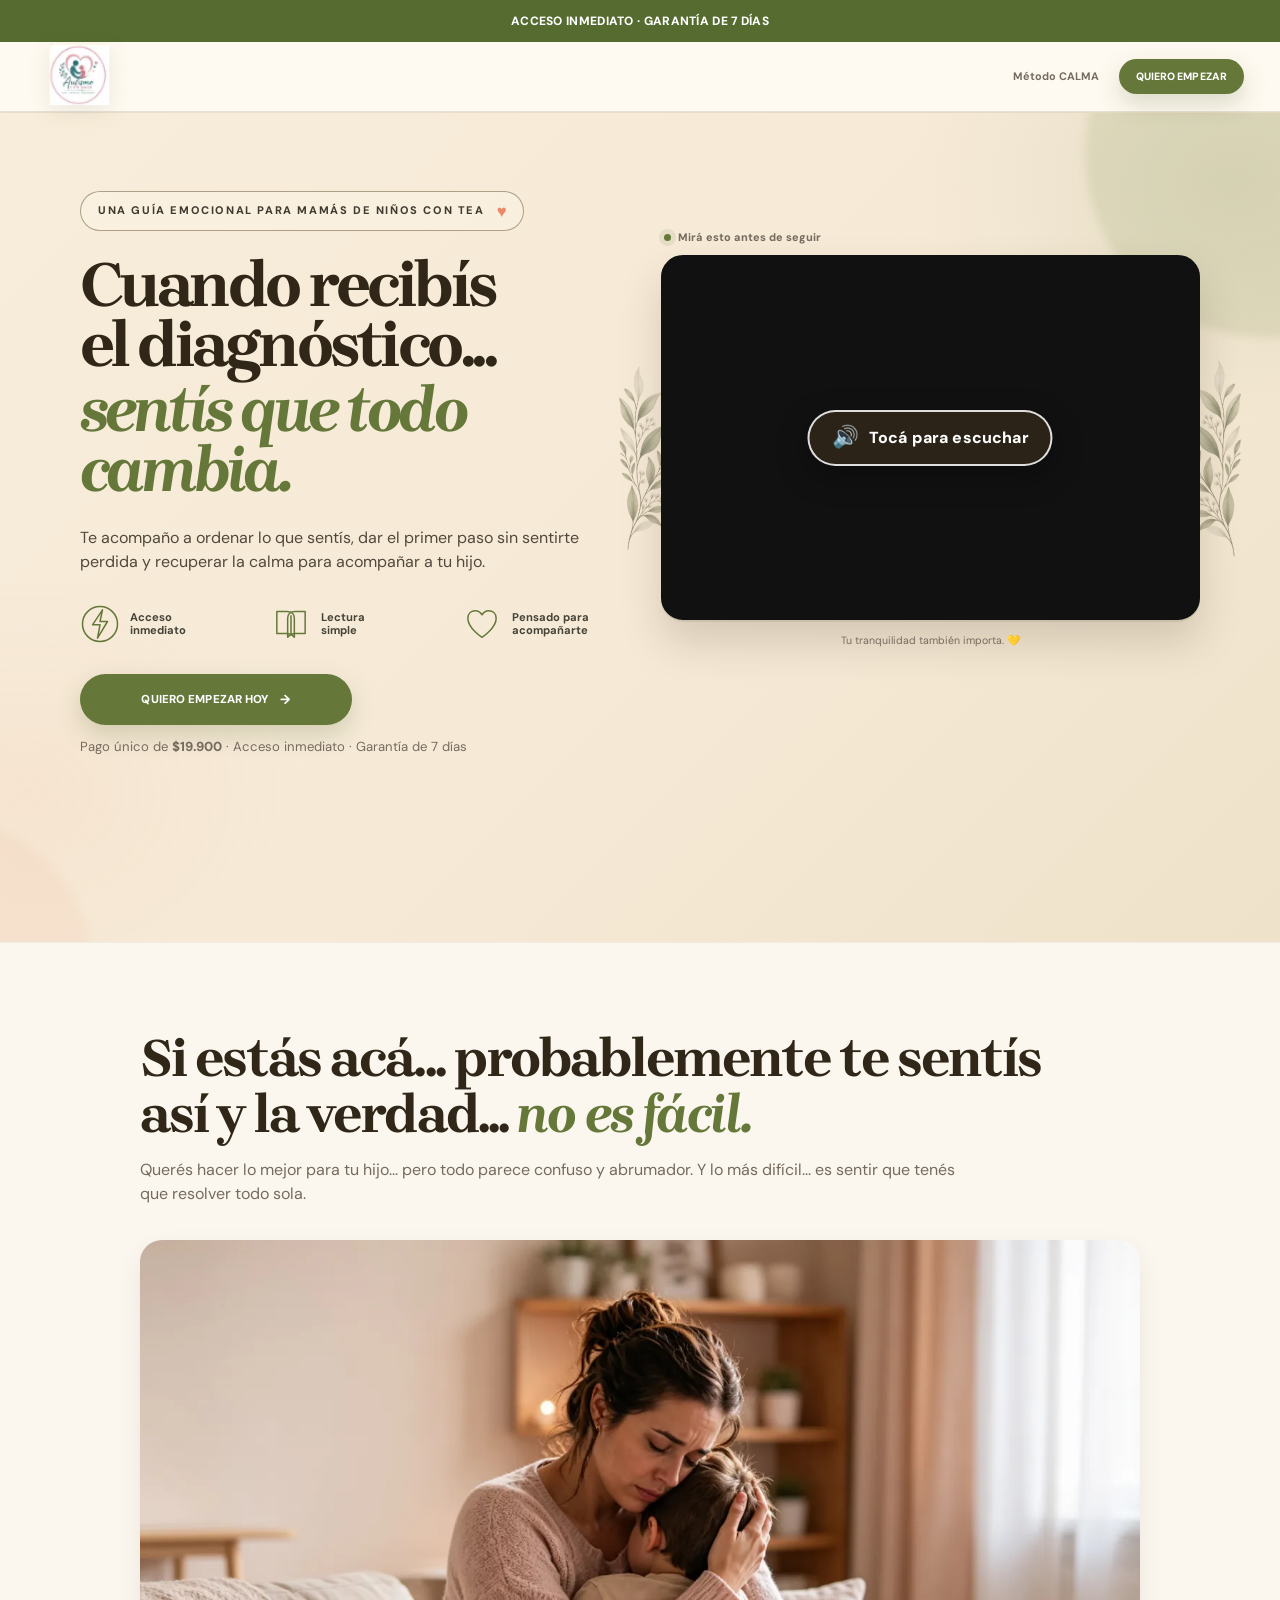
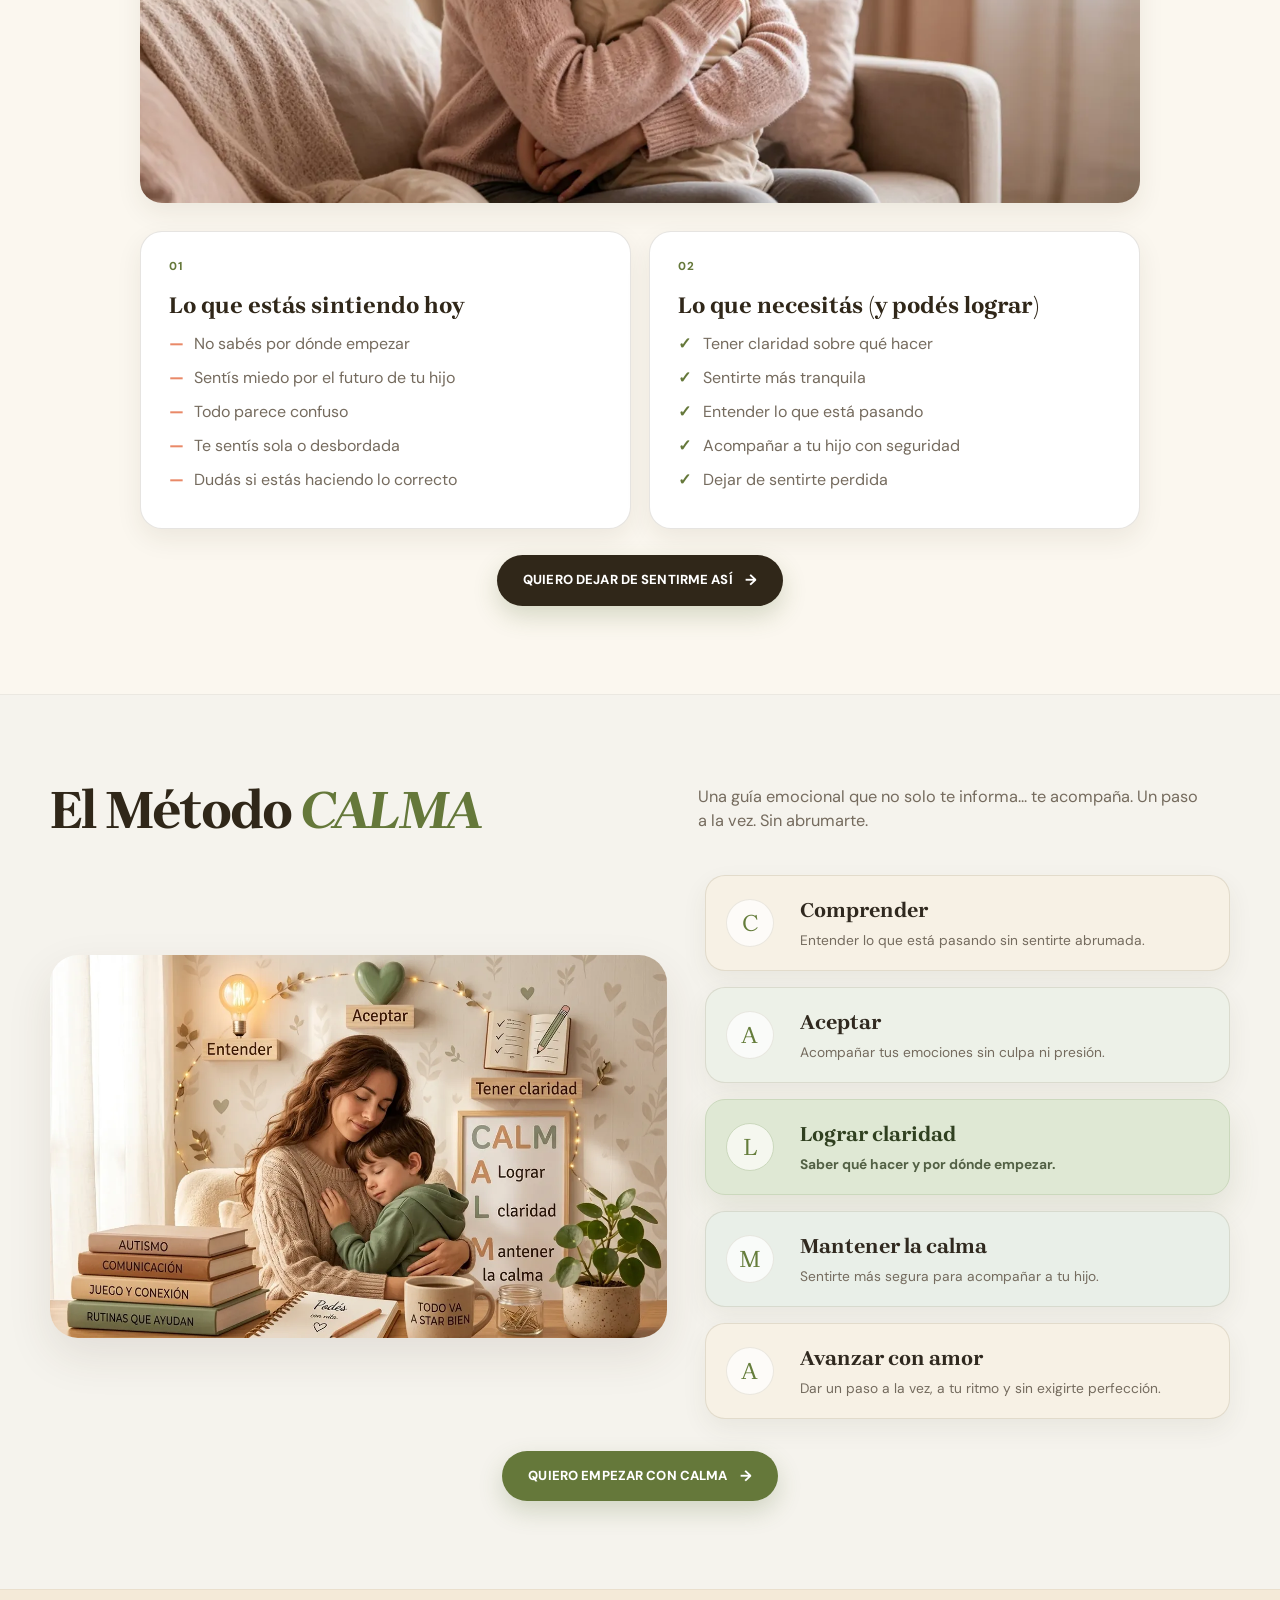
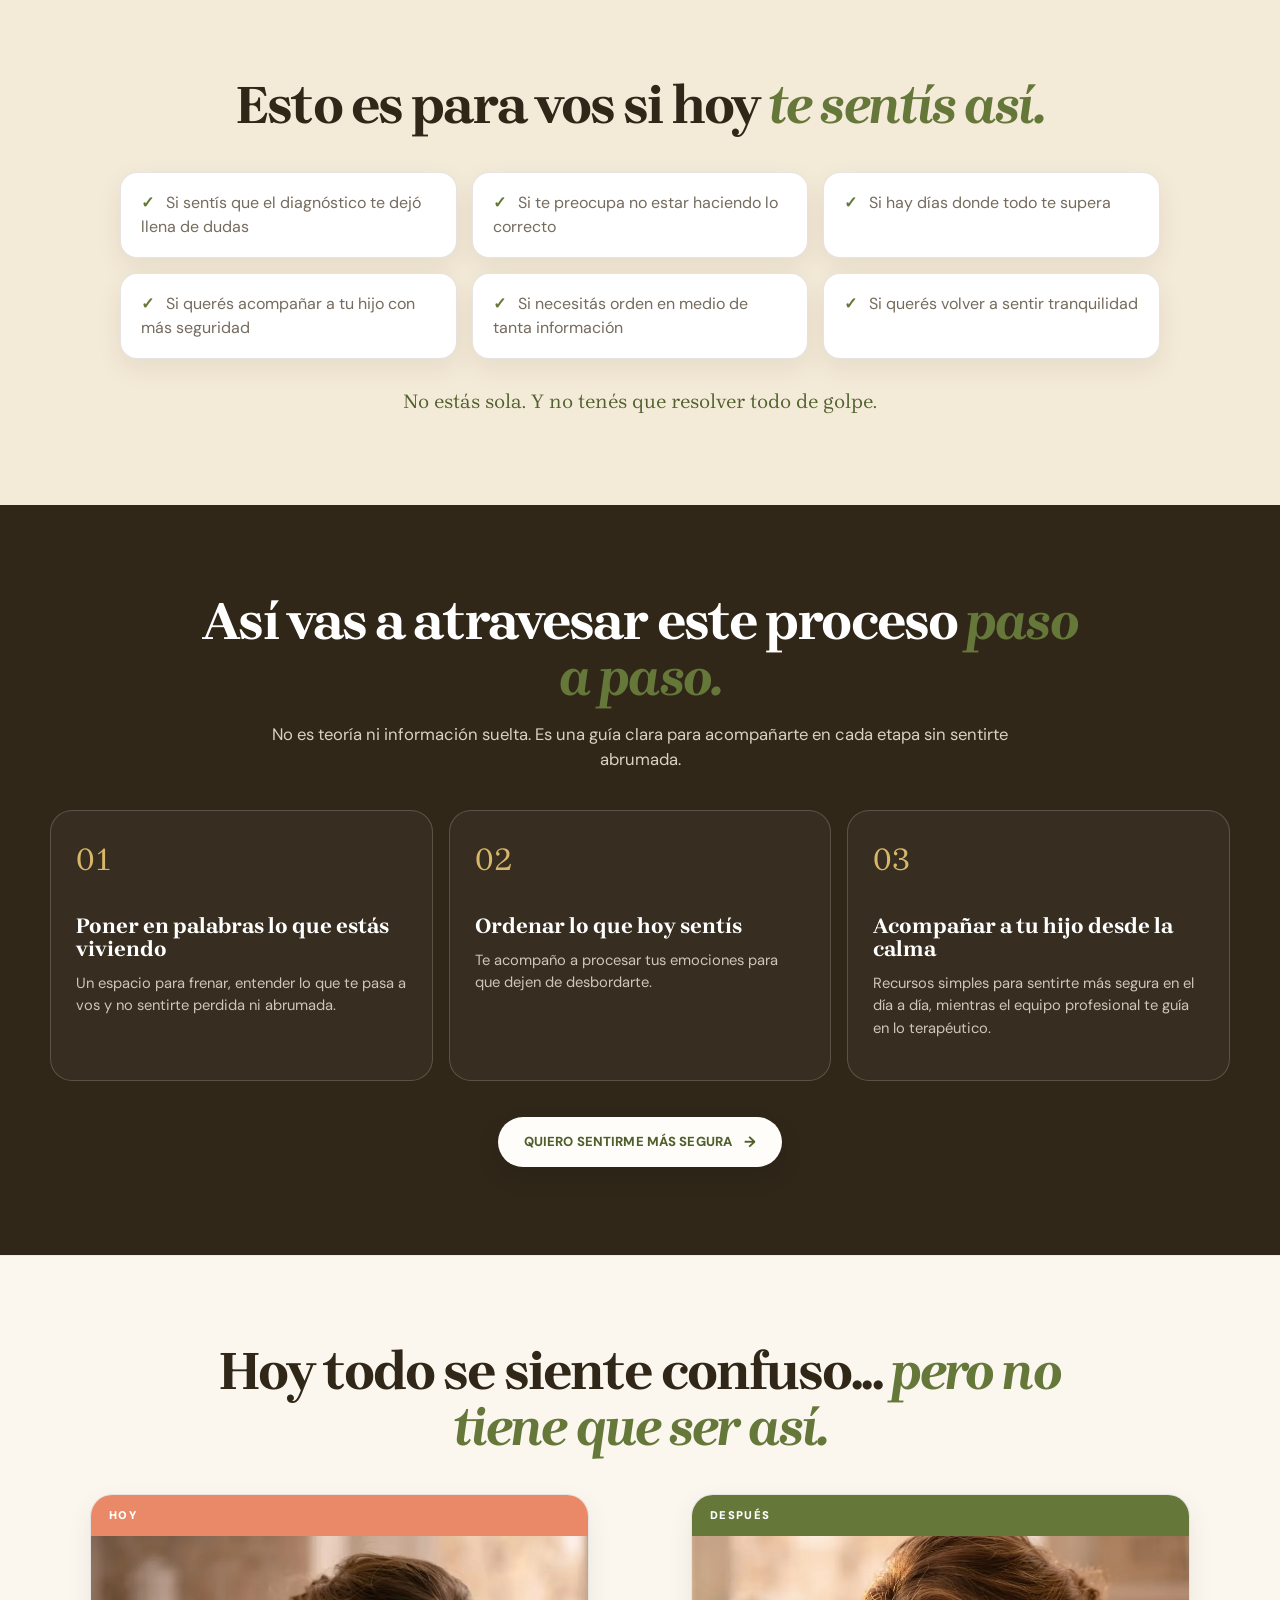
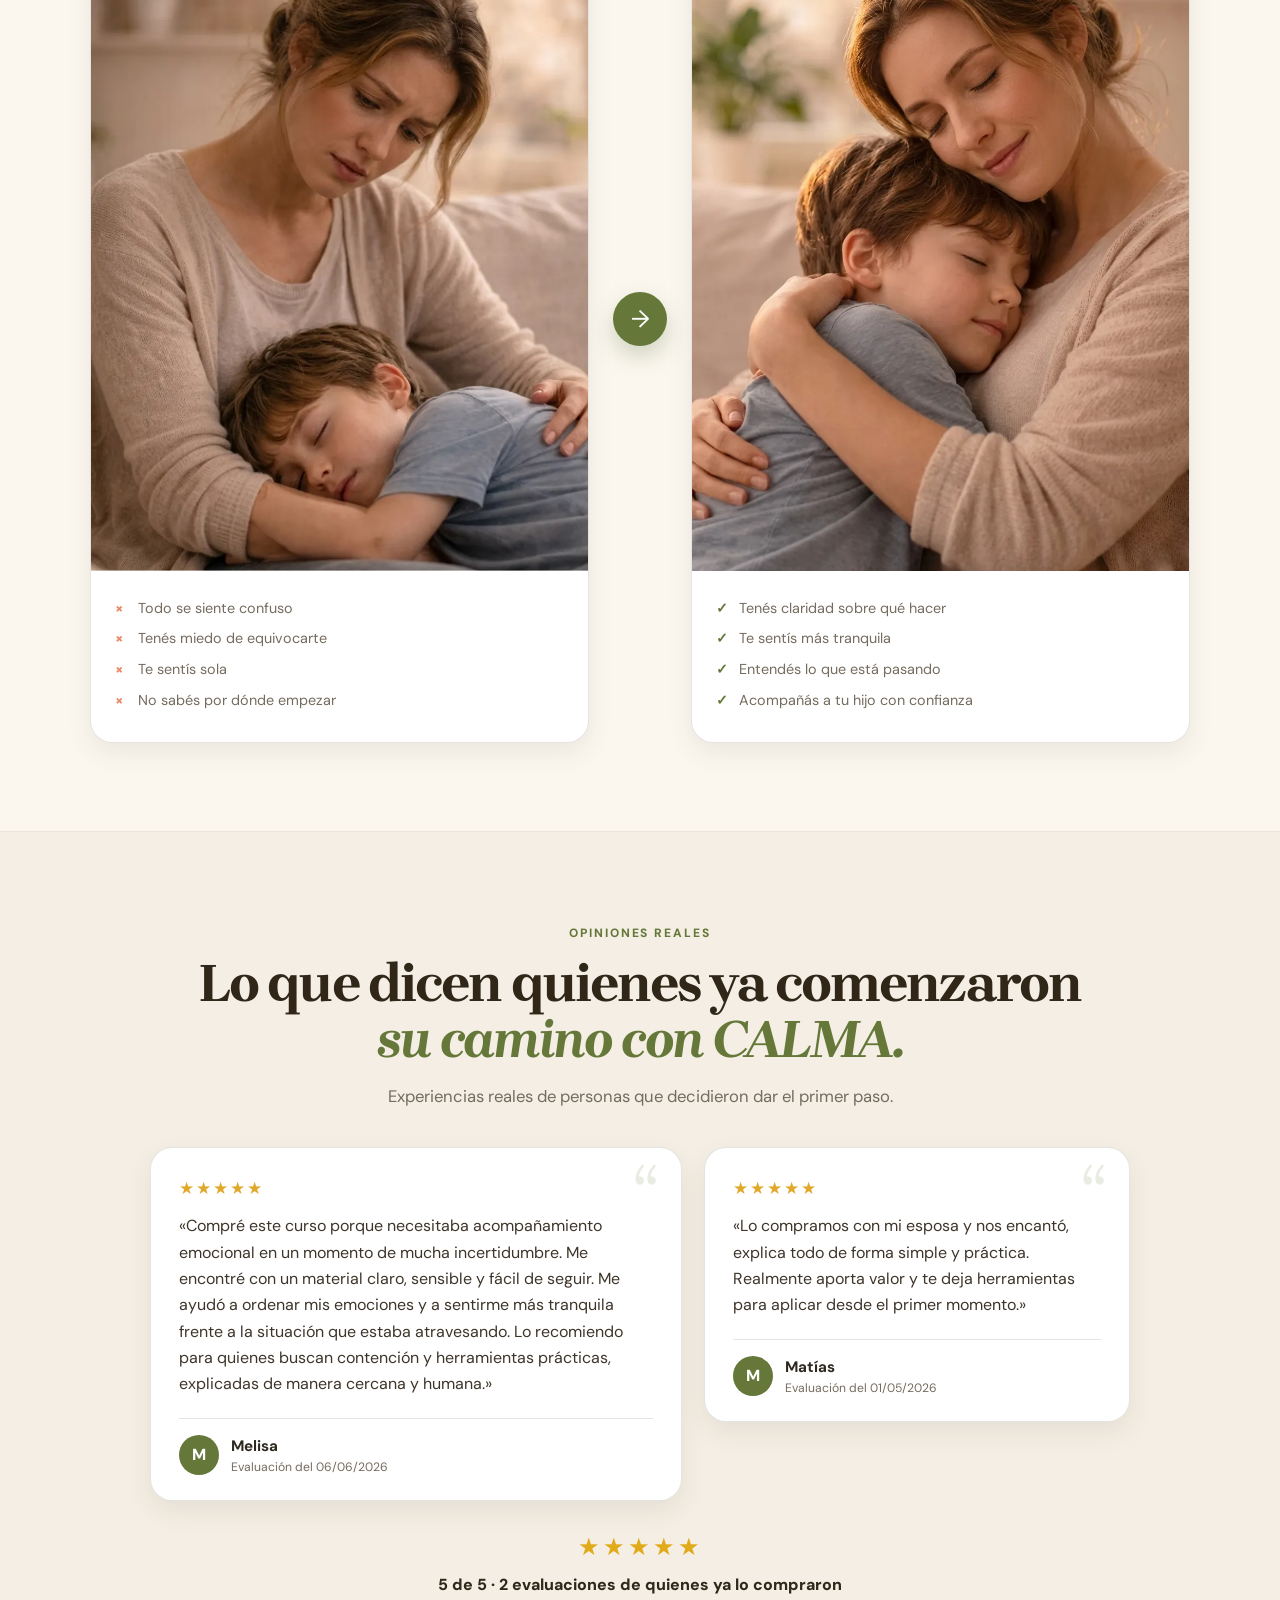
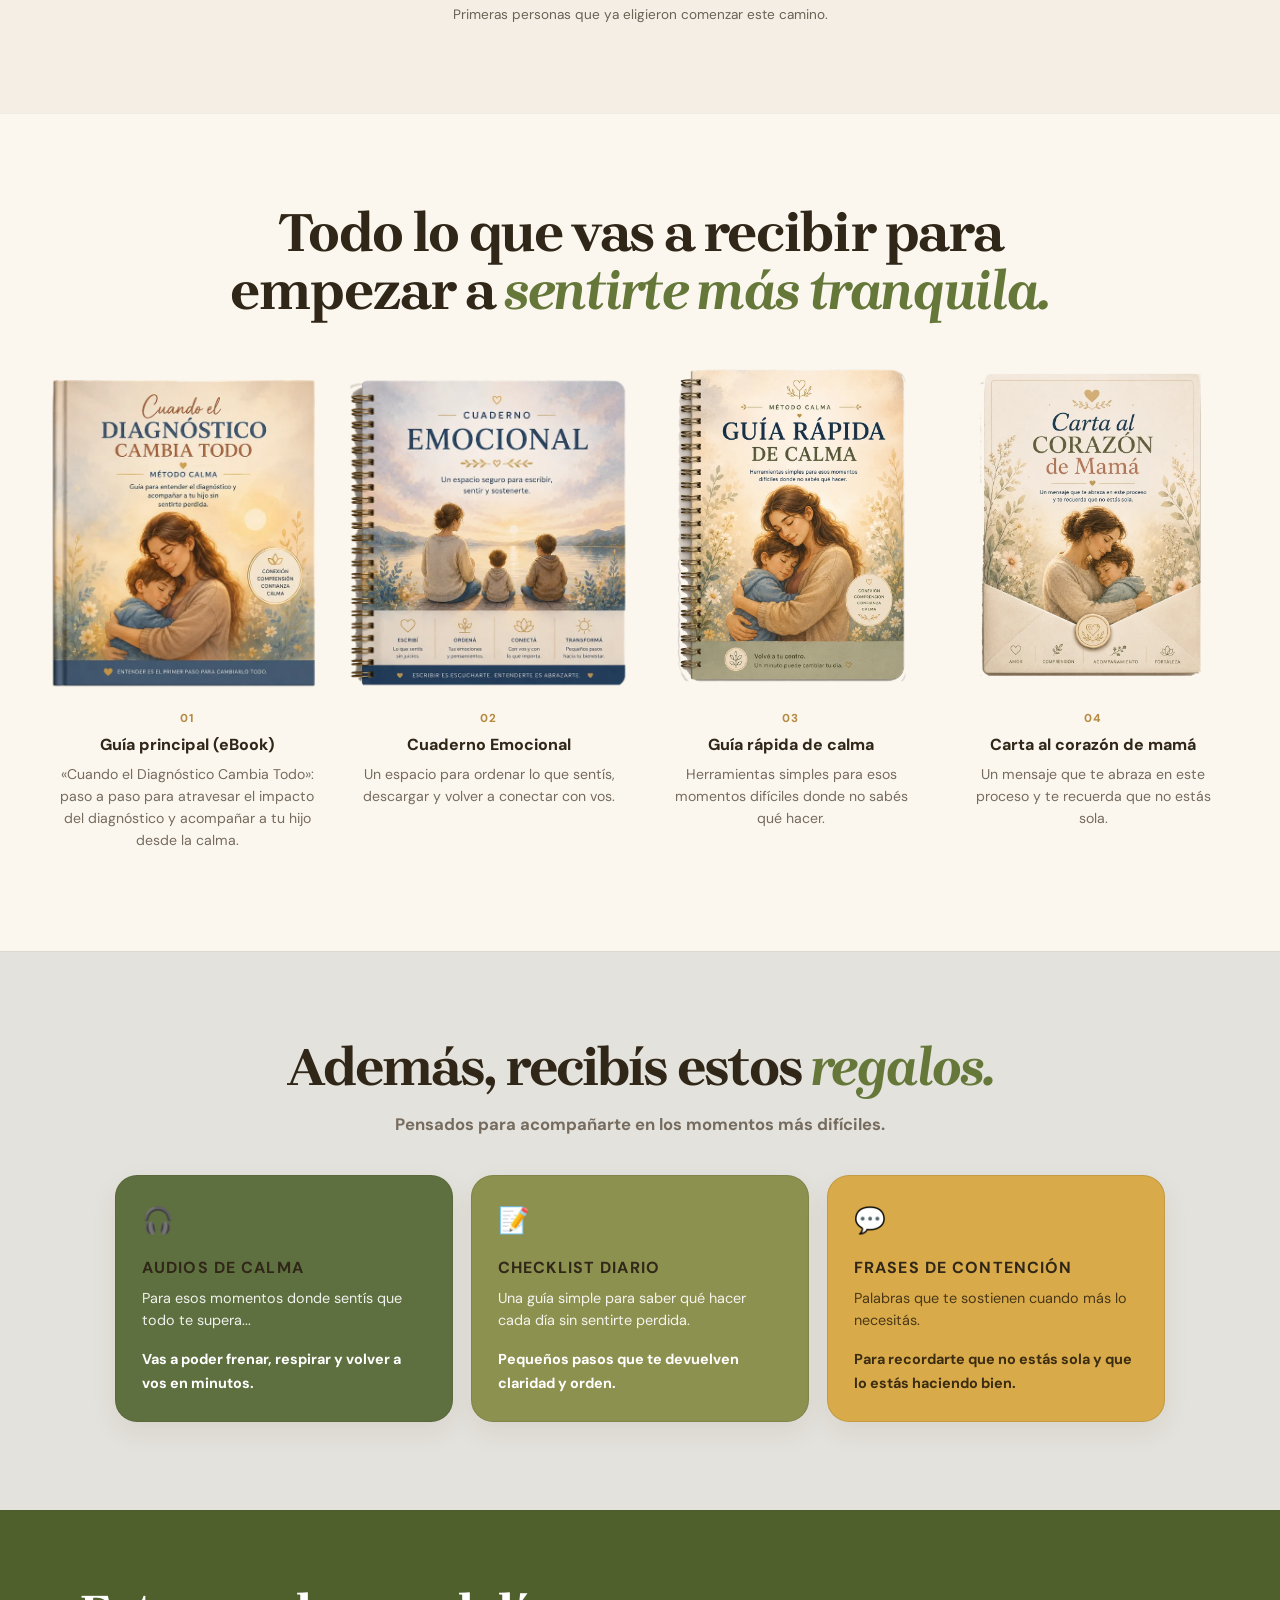
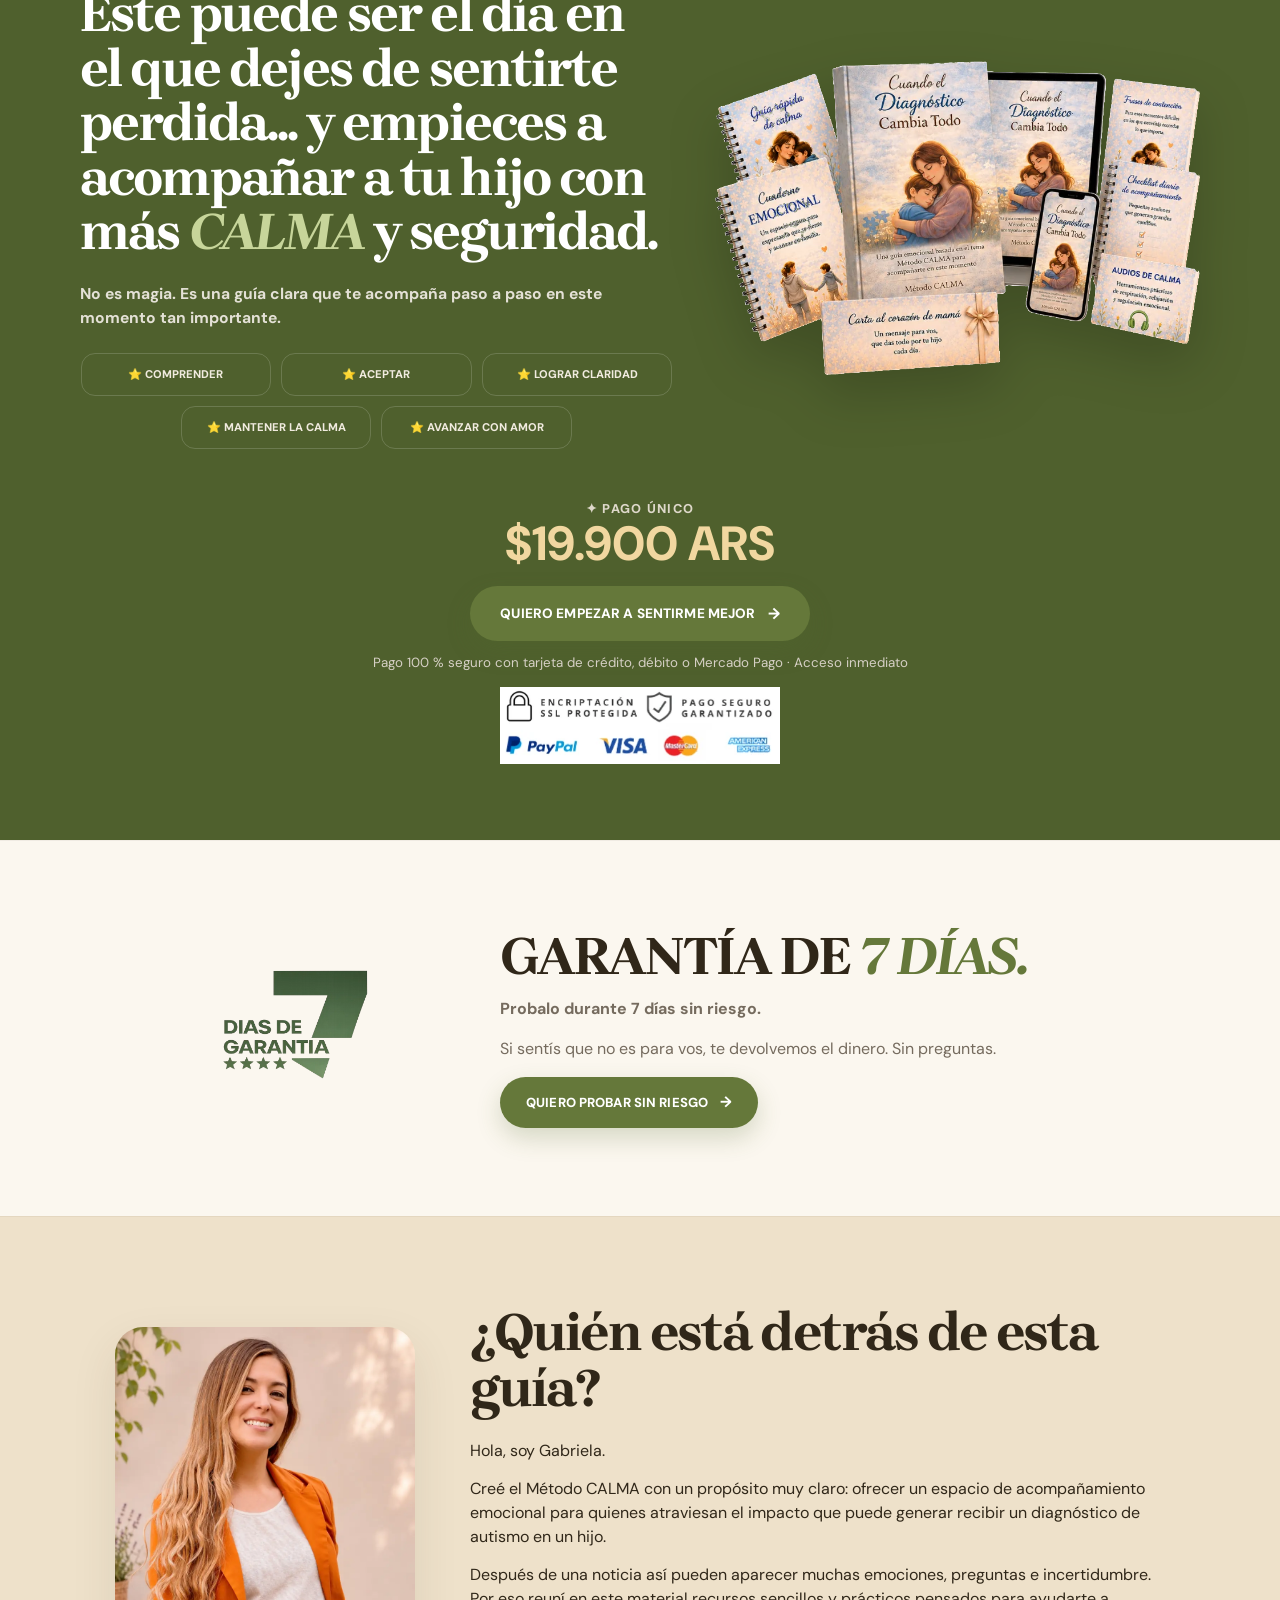
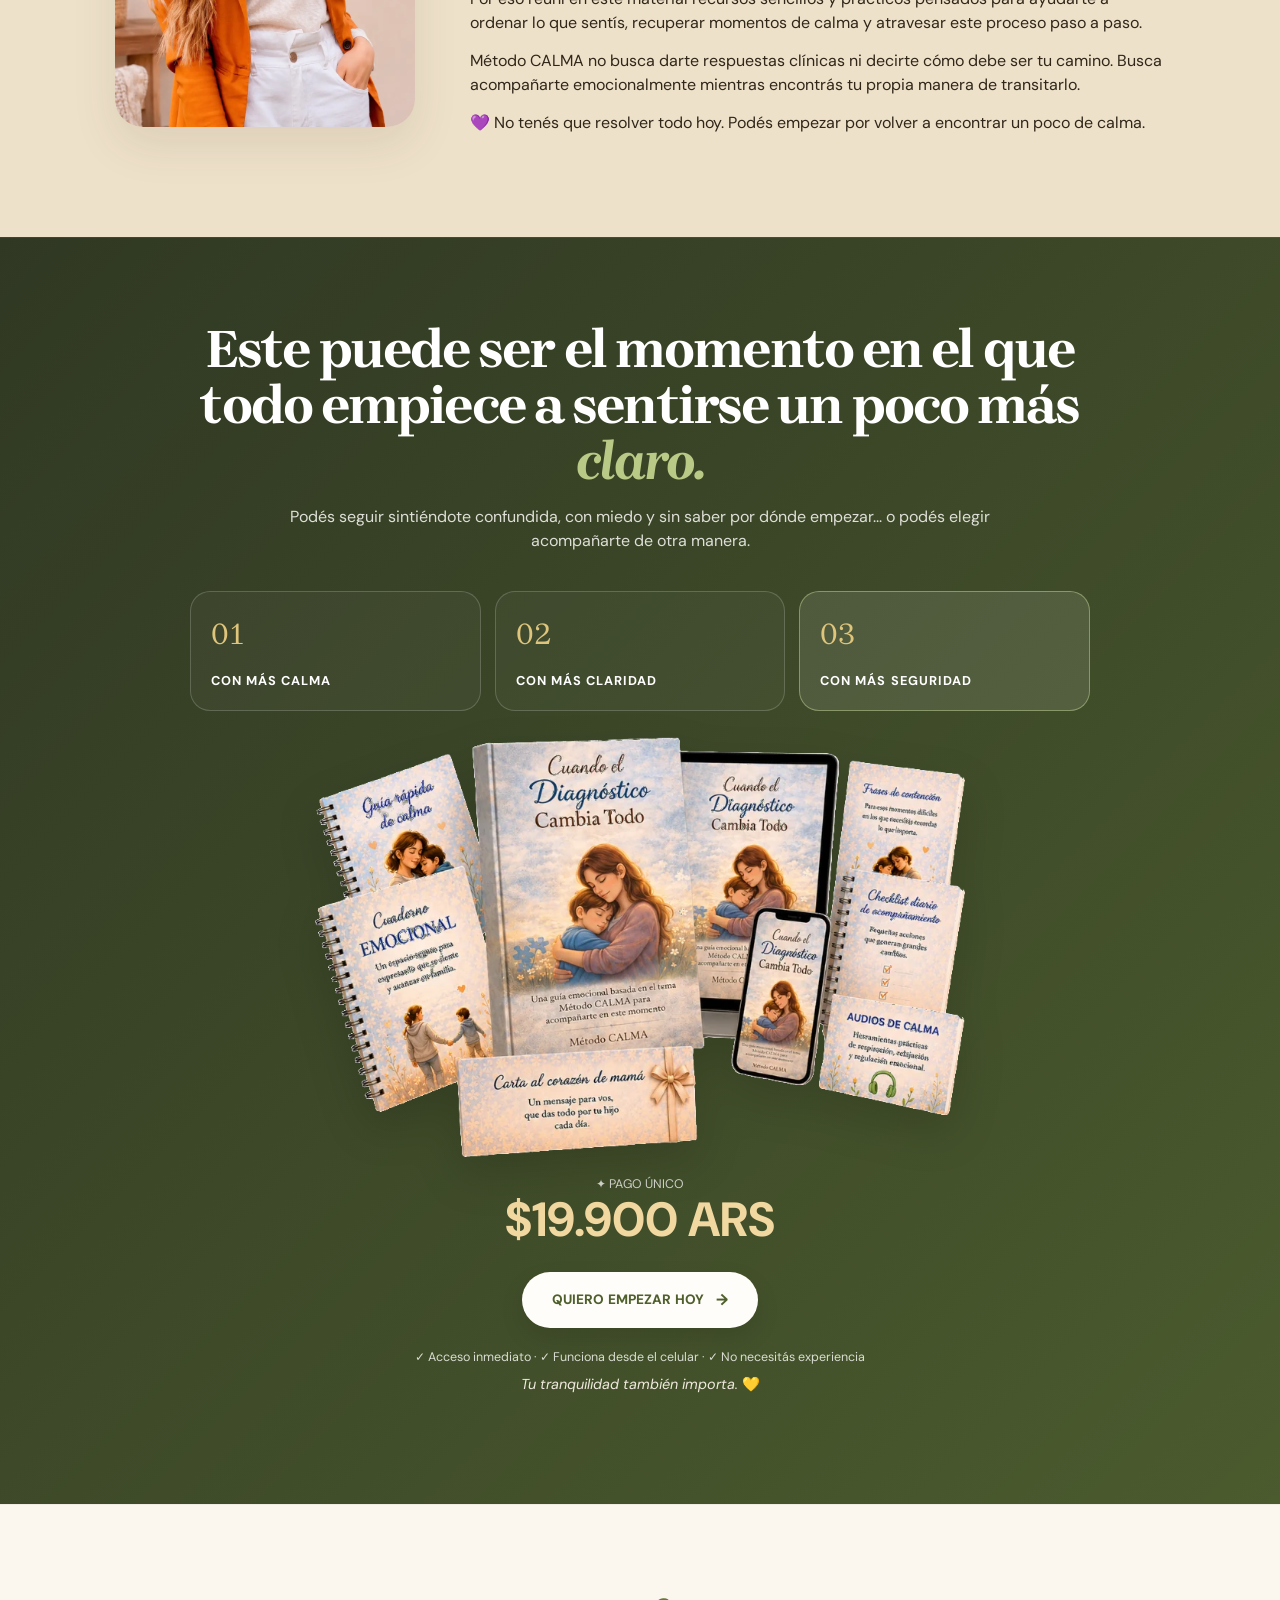
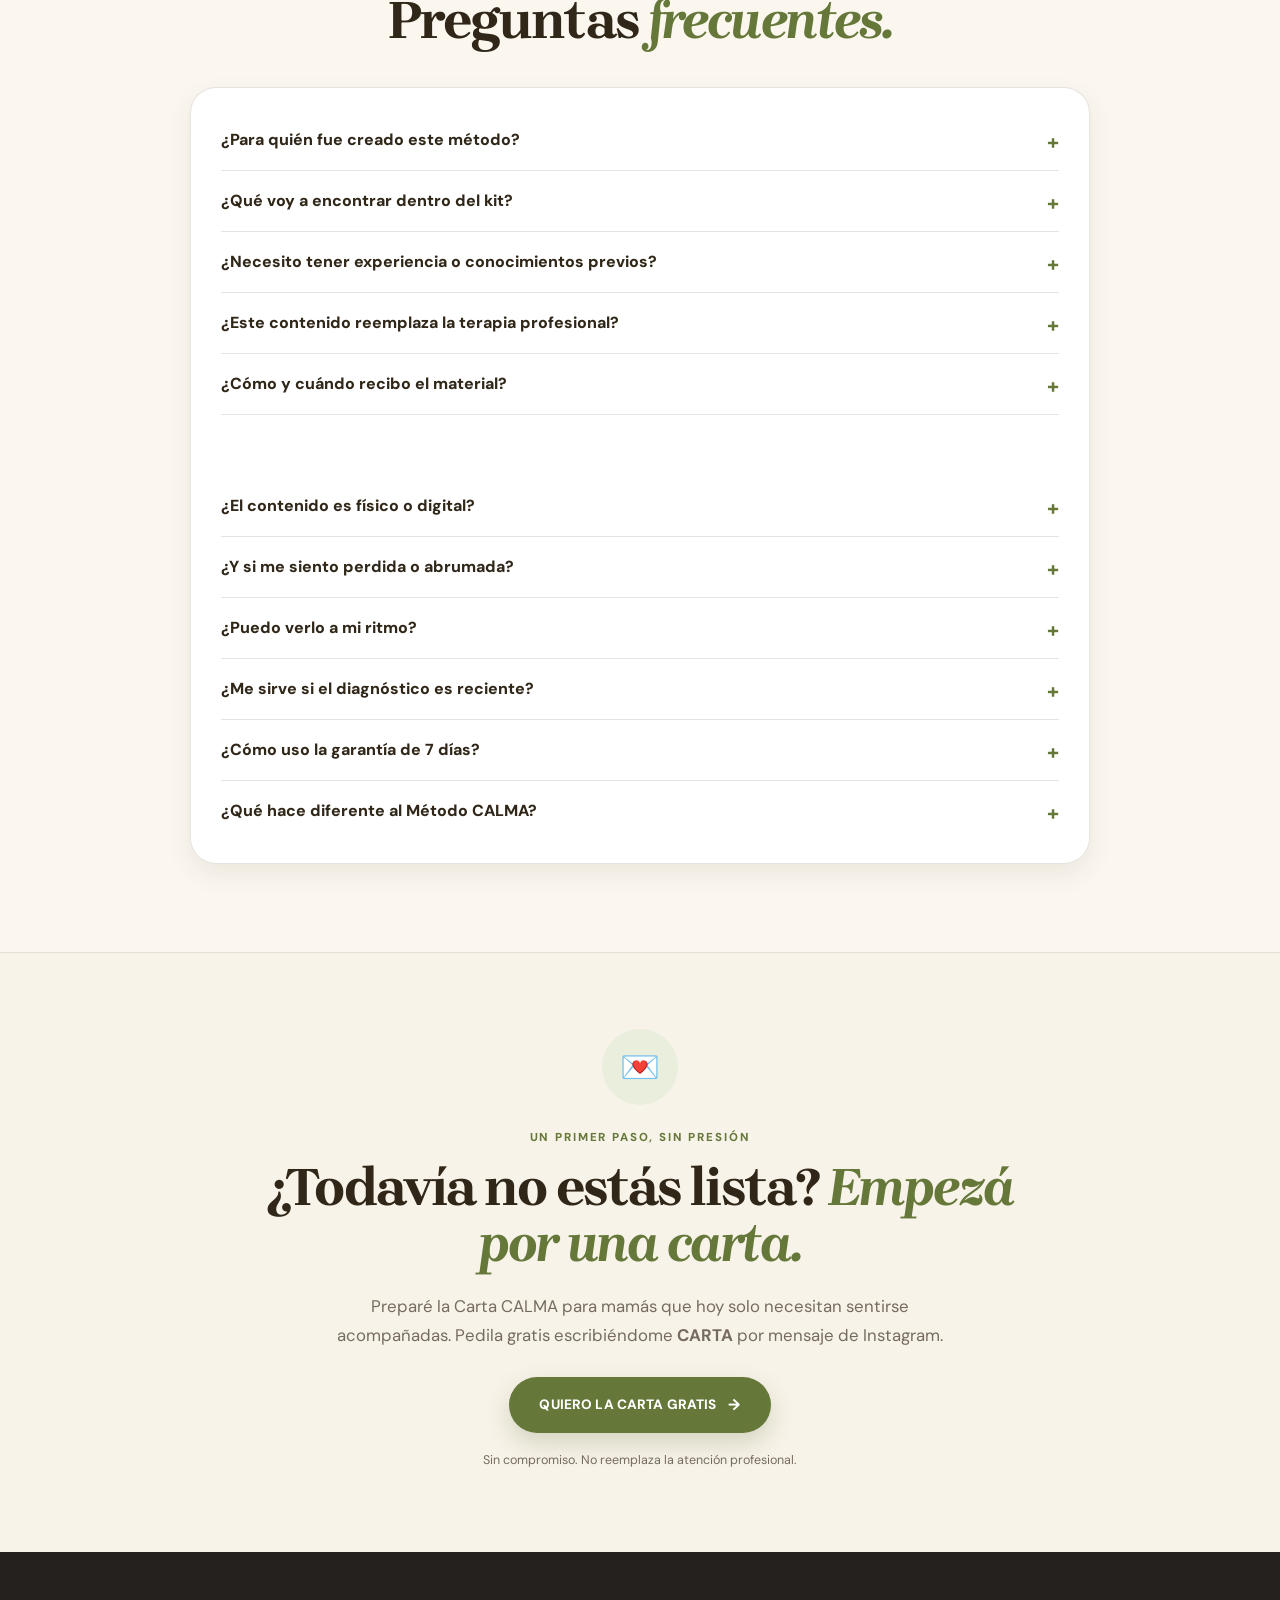
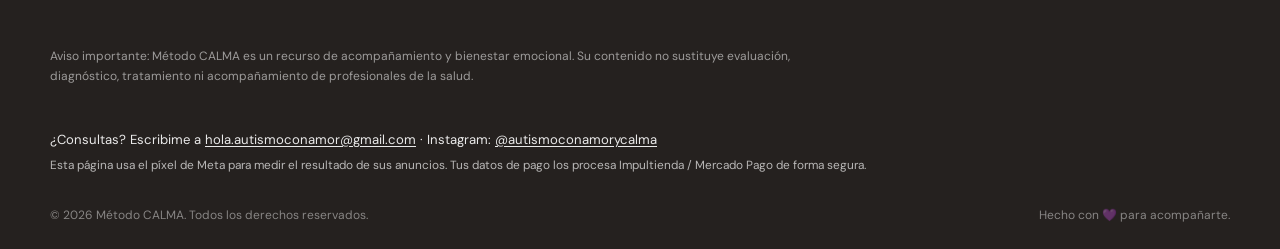
==== commit 23600476: "Add files via upload" ====
--- a/ar/index.html
+++ b/ar/index.html
@@ -603,7 +603,7 @@
 })();
 </script>
 
-<!-- BOTÓN "TOCÁ PARA ESCUCHAR" sobre el video (sin los controles de Vimeo) -->
+<!-- BOTÓN "TOCÁ PARA ESCUCHAR" sobre el video (v3: funciona en celulares) -->
 <style>
 #calma-tap{
   position:absolute;inset:0;z-index:25;
@@ -623,16 +623,6 @@
 }
 #calma-unmute .icono{font-size:1.35em;line-height:1}
 #calma-unmute:hover{background:rgba(48,39,25,.95)}
-#calma-unmute[hidden],#calma-play[hidden]{display:none}
-#calma-play{
-  position:absolute;left:50%;top:50%;z-index:30;
-  transform:translate(-50%,-50%);
-  width:72px;height:72px;border-radius:50%;
-  border:2px solid rgba(255,255,255,.85);
-  background:rgba(48,39,25,.86);color:#fff;
-  font-size:1.6rem;line-height:1;padding-left:6px;
-  box-shadow:0 10px 30px rgba(0,0,0,.35);cursor:pointer;
-}
 @keyframes calmaLatido{
   0%,100%{transform:translate(-50%,-50%) scale(1)}
   50%{transform:translate(-50%,-50%) scale(1.06)}
@@ -645,47 +635,47 @@
 
 <script>
 /* Sonido del video.
-   Los navegadores no dejan que un video arranque con sonido solo:
-   la persona tiene que tocar algo. Ocultamos los controles de Vimeo
-   y ponemos un solo botón grande. Al tocarlo (o tocar el video),
-   activamos el sonido al máximo y volvemos el video al principio.
-   Después, tocar el video lo pausa o lo sigue reproduciendo. */
+   Los navegadores no dejan que un video arranque con sonido solo.
+   El video arranca en silencio y sin controles, con un solo botón grande.
+   Al tocarlo, volvemos a cargar el video desde el principio CON sonido
+   y con sus controles normales. Recargarlo (en vez de "desmutearlo"
+   desde afuera) es lo que funciona también en celulares. */
 document.addEventListener('DOMContentLoaded',function(){
   var wrap=document.getElementById('calma-video-wrap');
   var frame=document.getElementById('calma-vimeo');
-  if(!wrap||!frame||!window.Vimeo) return;
-  var player=new Vimeo.Player(frame);
-  var conSonido=false;
+  if(!wrap||!frame) return;
 
   var tap=document.createElement('div');
   tap.id='calma-tap';
   var btn=document.createElement('button');
   btn.type='button'; btn.id='calma-unmute';
   btn.innerHTML='<span class="icono" aria-hidden="true">🔊</span> Tocá para escuchar';
-  var play=document.createElement('button');
-  play.type='button'; play.id='calma-play'; play.hidden=true;
-  play.setAttribute('aria-label','Reproducir video');
-  play.innerHTML='&#9654;';
-  wrap.appendChild(tap); wrap.appendChild(btn); wrap.appendChild(play);
-
+  wrap.appendChild(tap); wrap.appendChild(btn);
+
+  var hecho=false;
   function activarSonido(){
-    conSonido=true; btn.hidden=true;
-    player.setMuted(false)
-      .then(function(){ return player.setVolume(1); })
-      .then(function(){ return player.setCurrentTime(0); })
-      .then(function(){ return player.play(); })
-      .catch(function(){ player.play().catch(function(){}); });
-  }
-  function alternar(){
-    if(!conSonido){ activarSonido(); return; }
-    player.getPaused().then(function(p){ return p ? player.play() : player.pause(); }).catch(function(){});
+    if(hecho) return; hecho=true;
+    tap.remove(); btn.remove();
+    var src=frame.src
+      .replace(/([?&])muted=1/,'$1muted=0')
+      .replace(/([?&])controls=0/,'$1controls=1');
+    if(!/[?&]autoplay=1/.test(src)) src+='&autoplay=1';
+    /* Ponemos un reproductor nuevo en el mismo lugar. */
+    var nuevo=frame.cloneNode(false);
+    nuevo.src=src;
+    frame.parentNode.replaceChild(nuevo,frame);
+    frame=nuevo;
+    wrap.classList.add('video-is-playing');
+    /* Volumen al máximo (Vimeo a veces recuerda un volumen bajo). */
+    if(window.Vimeo){
+      try{
+        var p=new Vimeo.Player(nuevo);
+        p.ready().then(function(){ return p.setVolume(1); }).catch(function(){});
+      }catch(e){}
+    }
   }
   btn.addEventListener('click',activarSonido);
-  tap.addEventListener('click',alternar);
-  play.addEventListener('click',function(){ player.play().catch(function(){}); });
-  player.on('pause',function(){ if(conSonido) play.hidden=false; });
-  player.on('play',function(){ play.hidden=true; });
-  player.on('ended',function(){ play.hidden=false; });
+  tap.addEventListener('click',activarSonido);
 });
 </script>
 
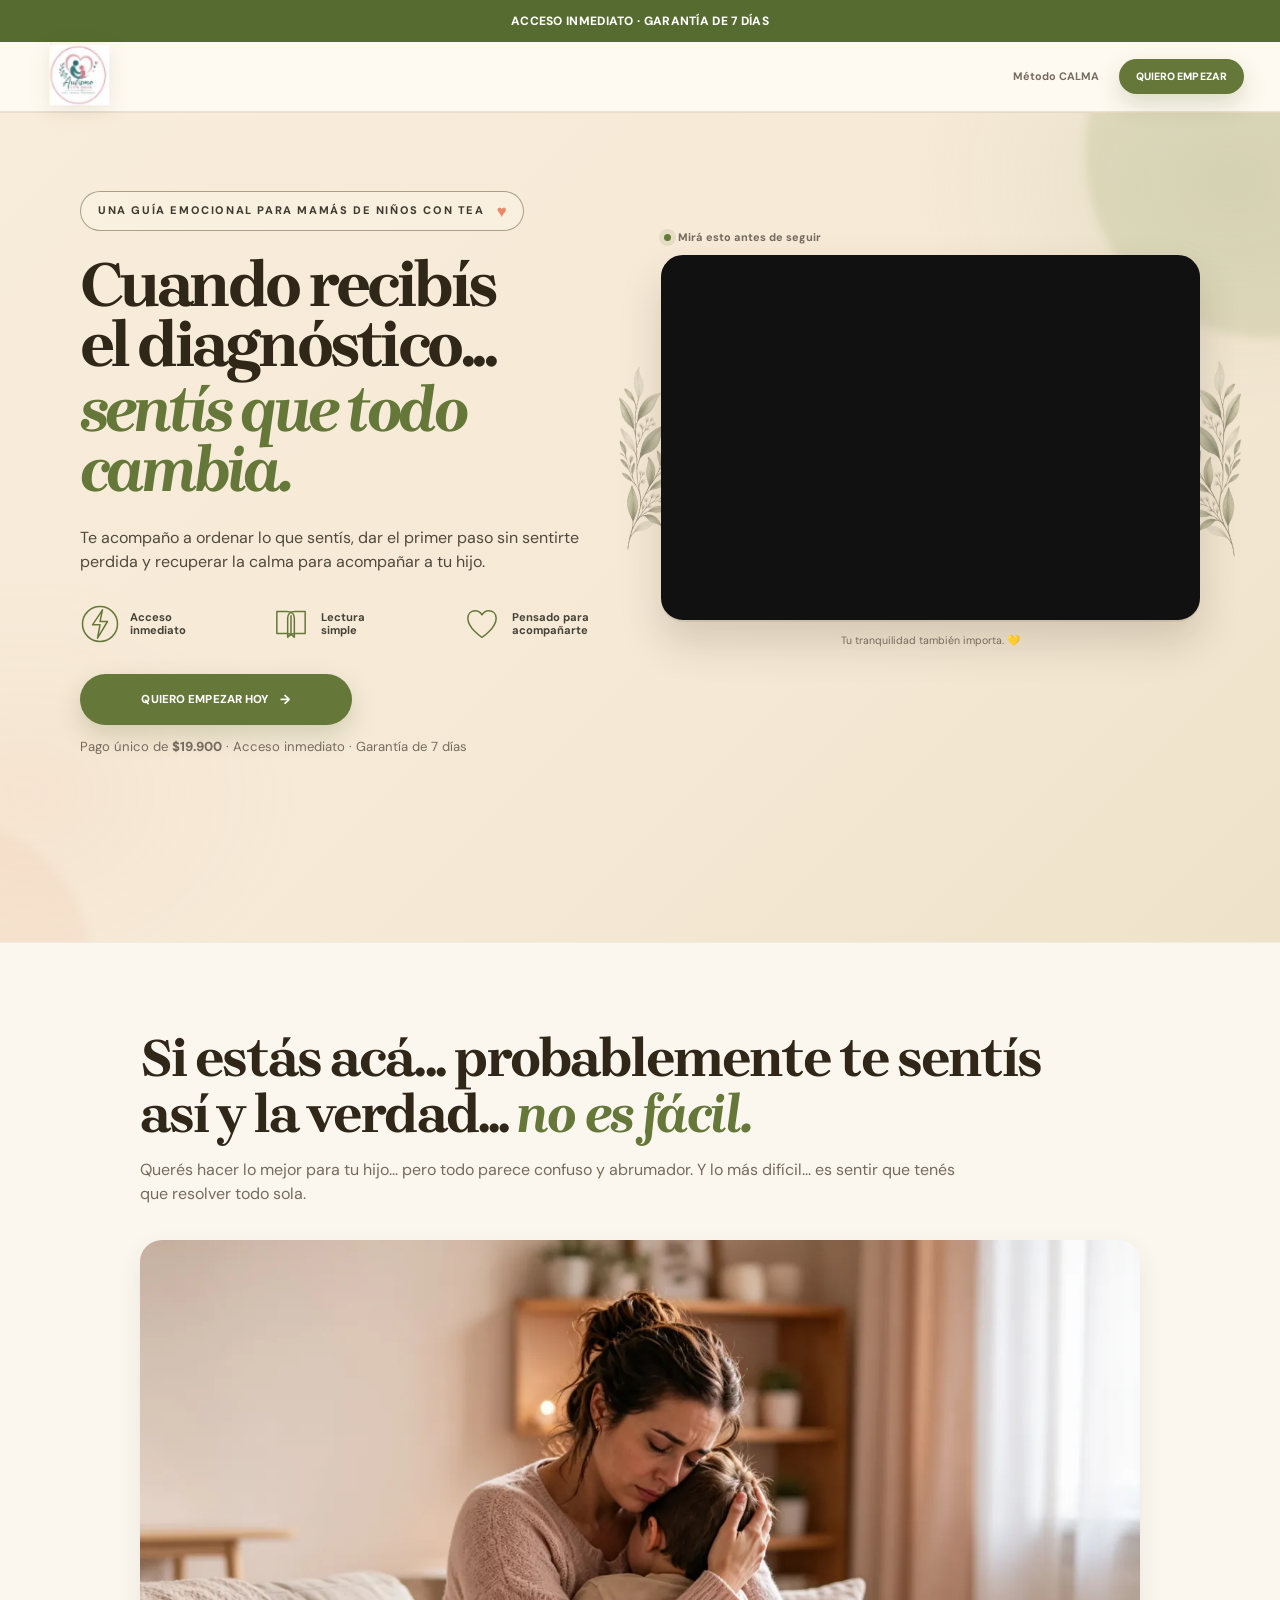
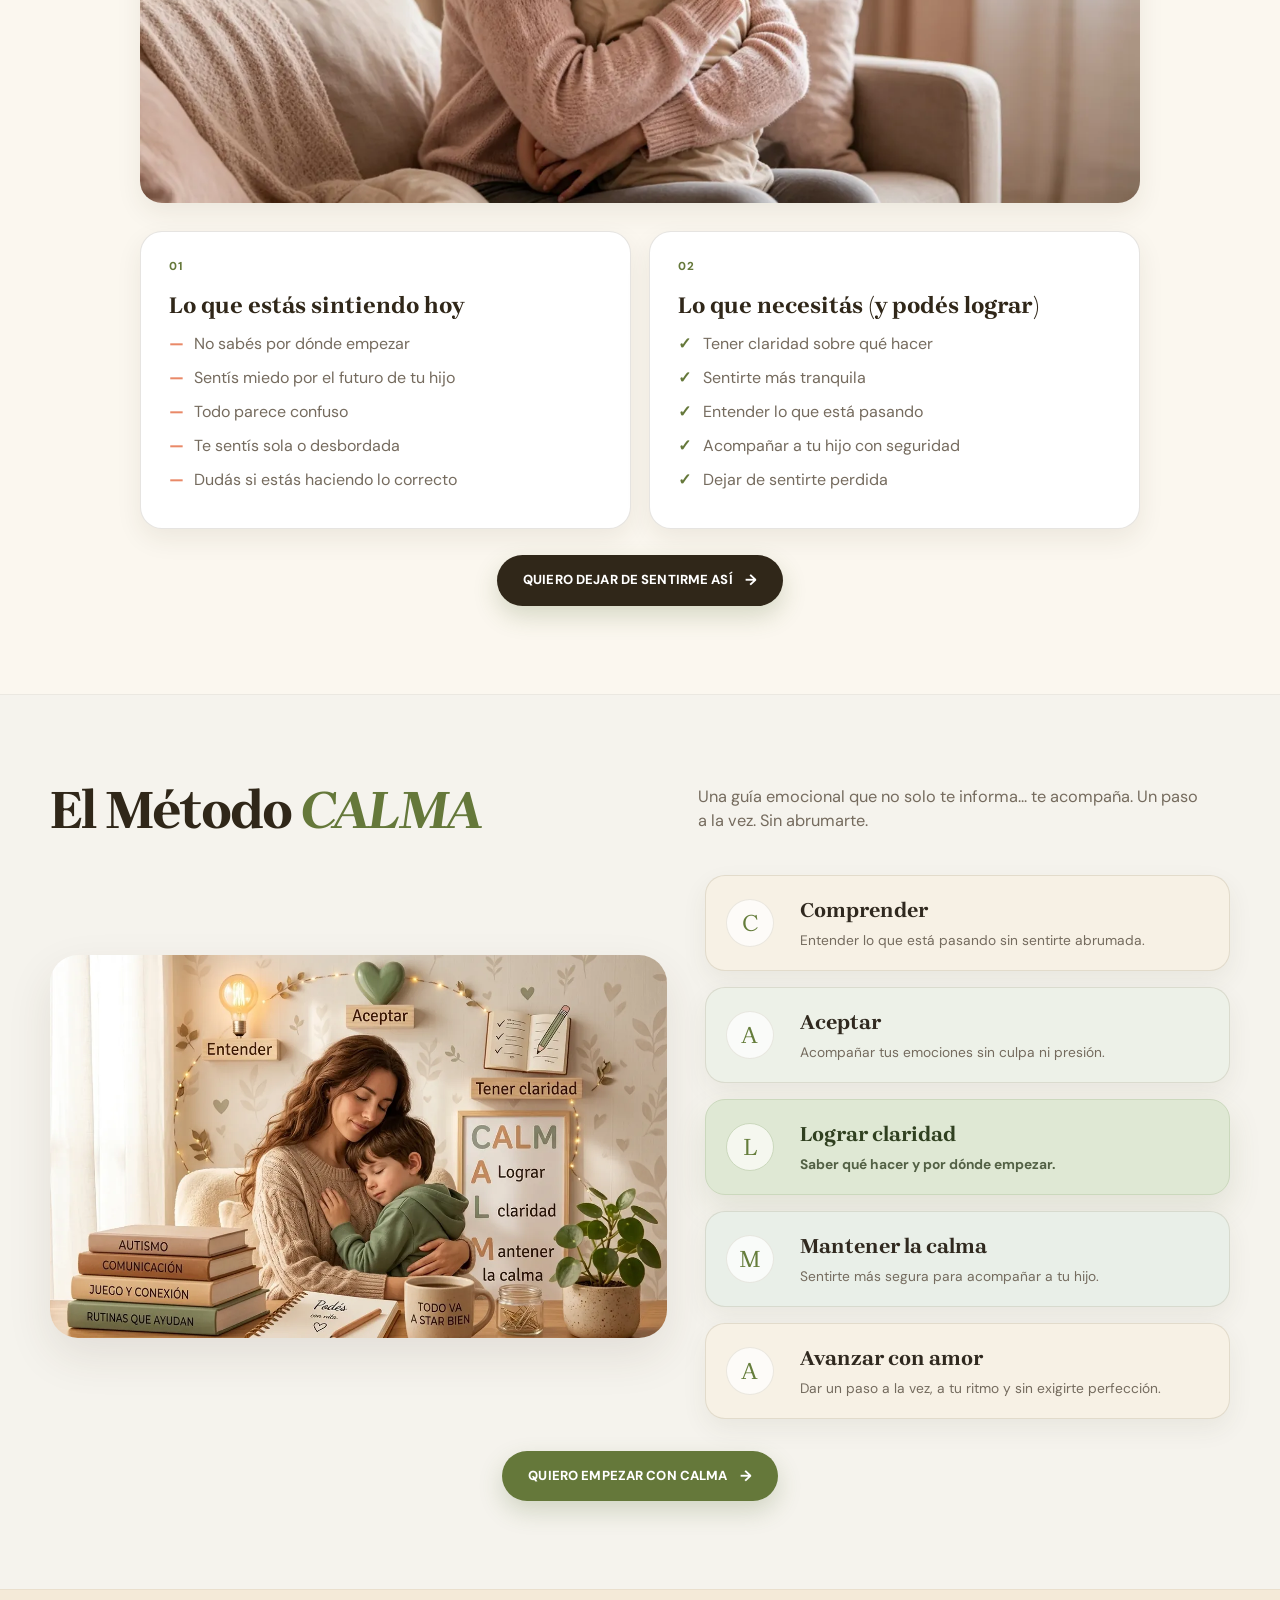
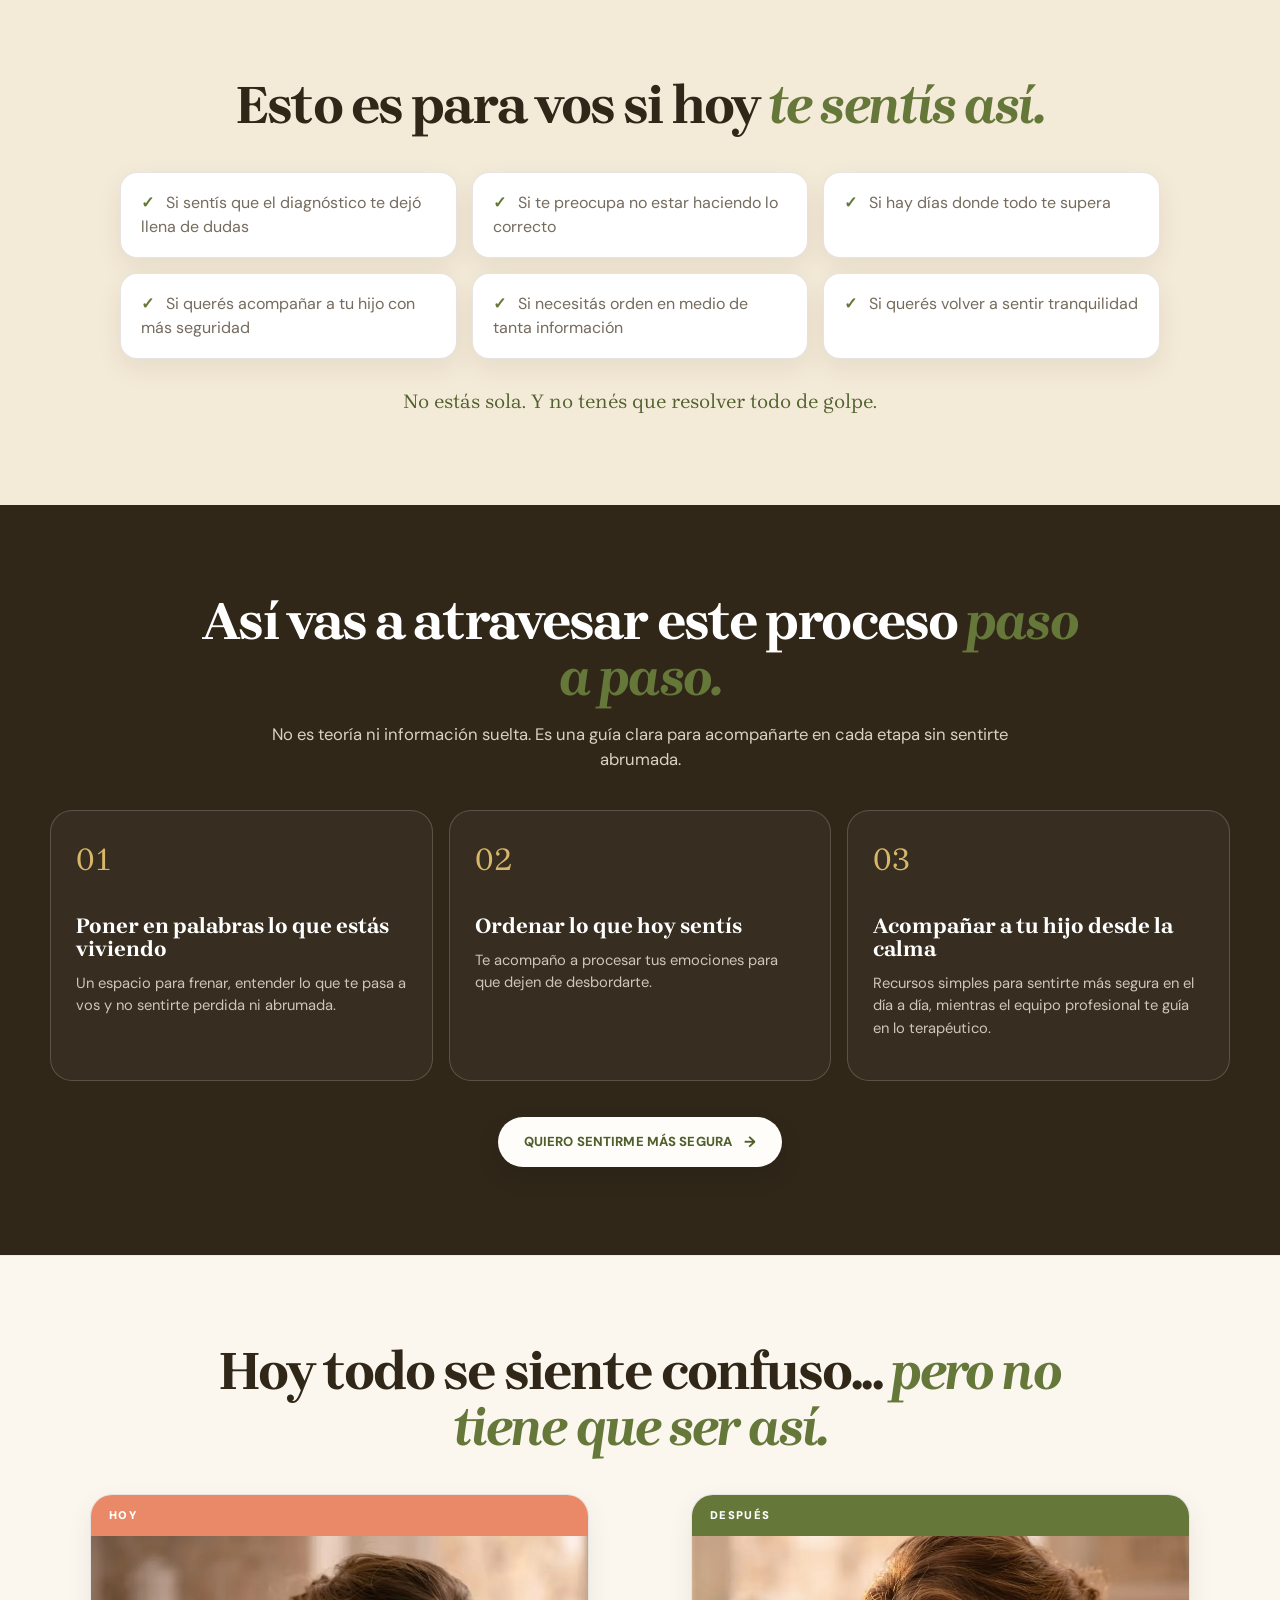
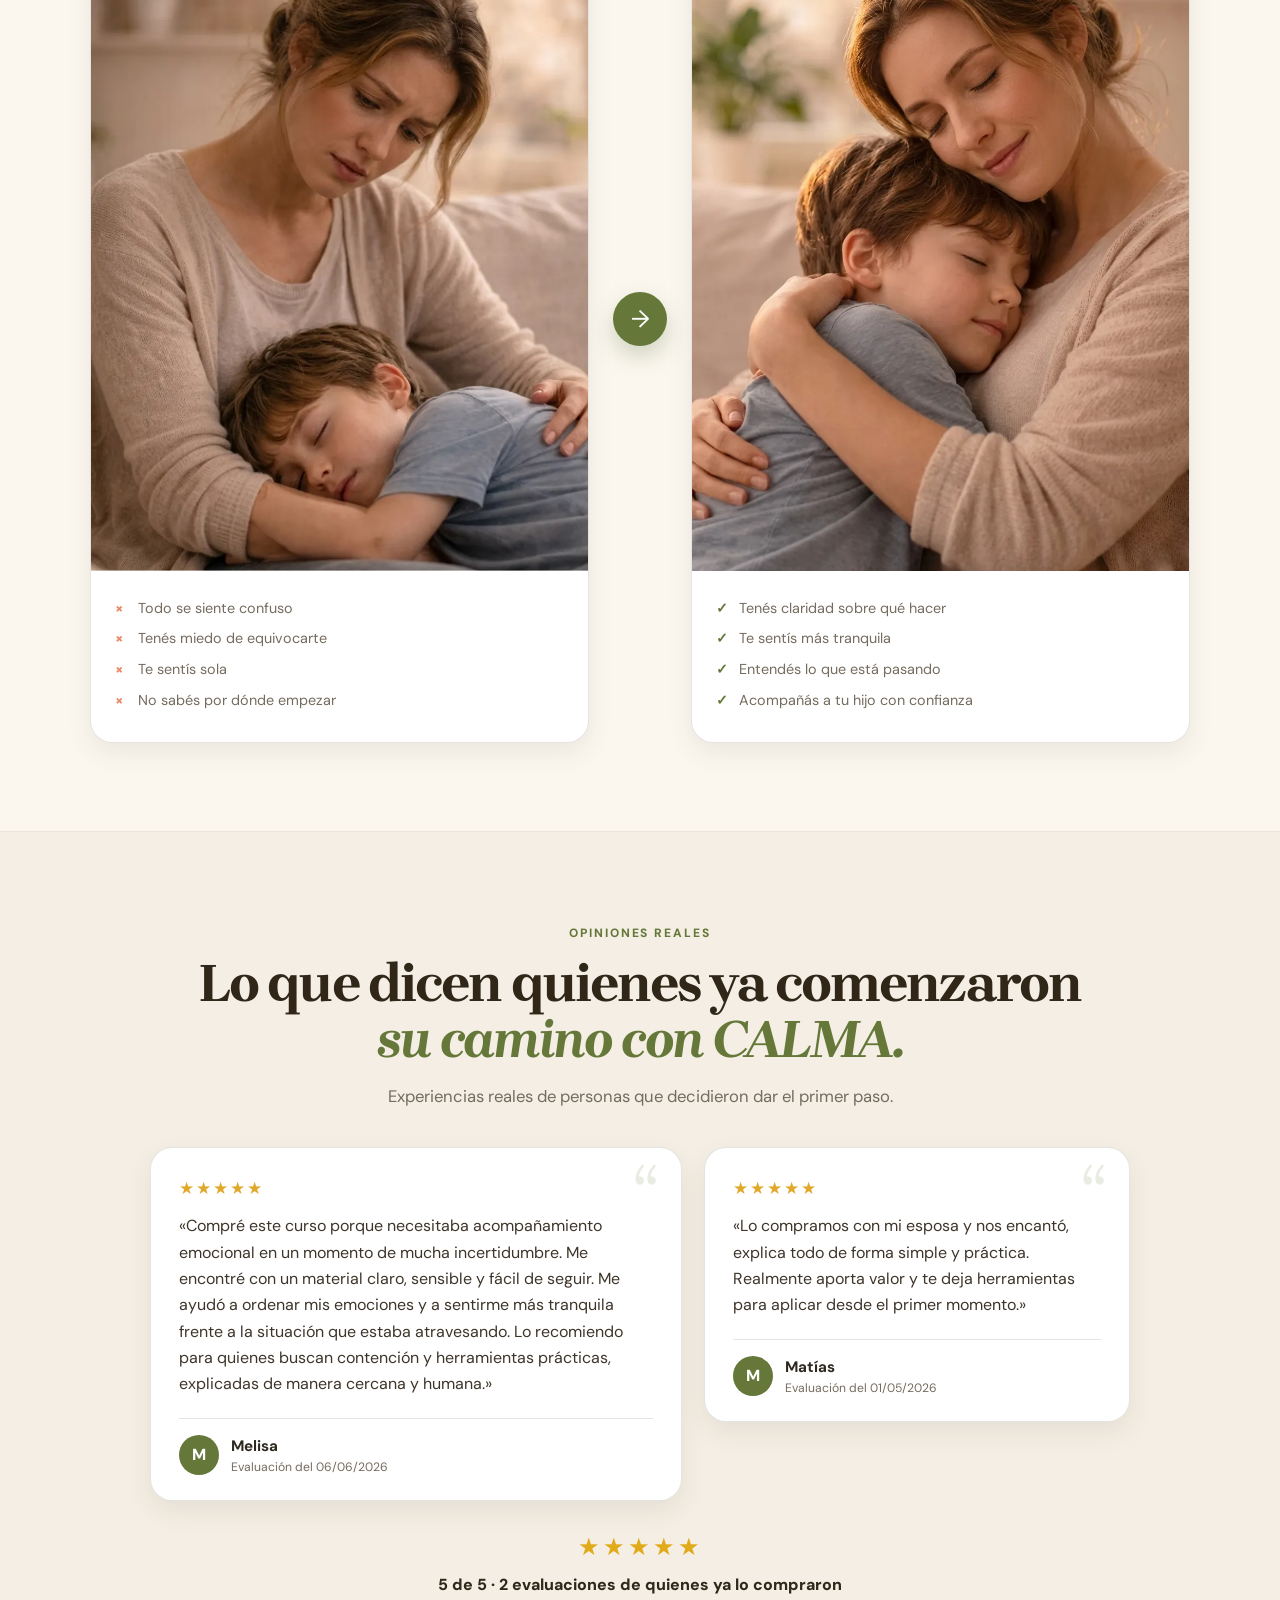
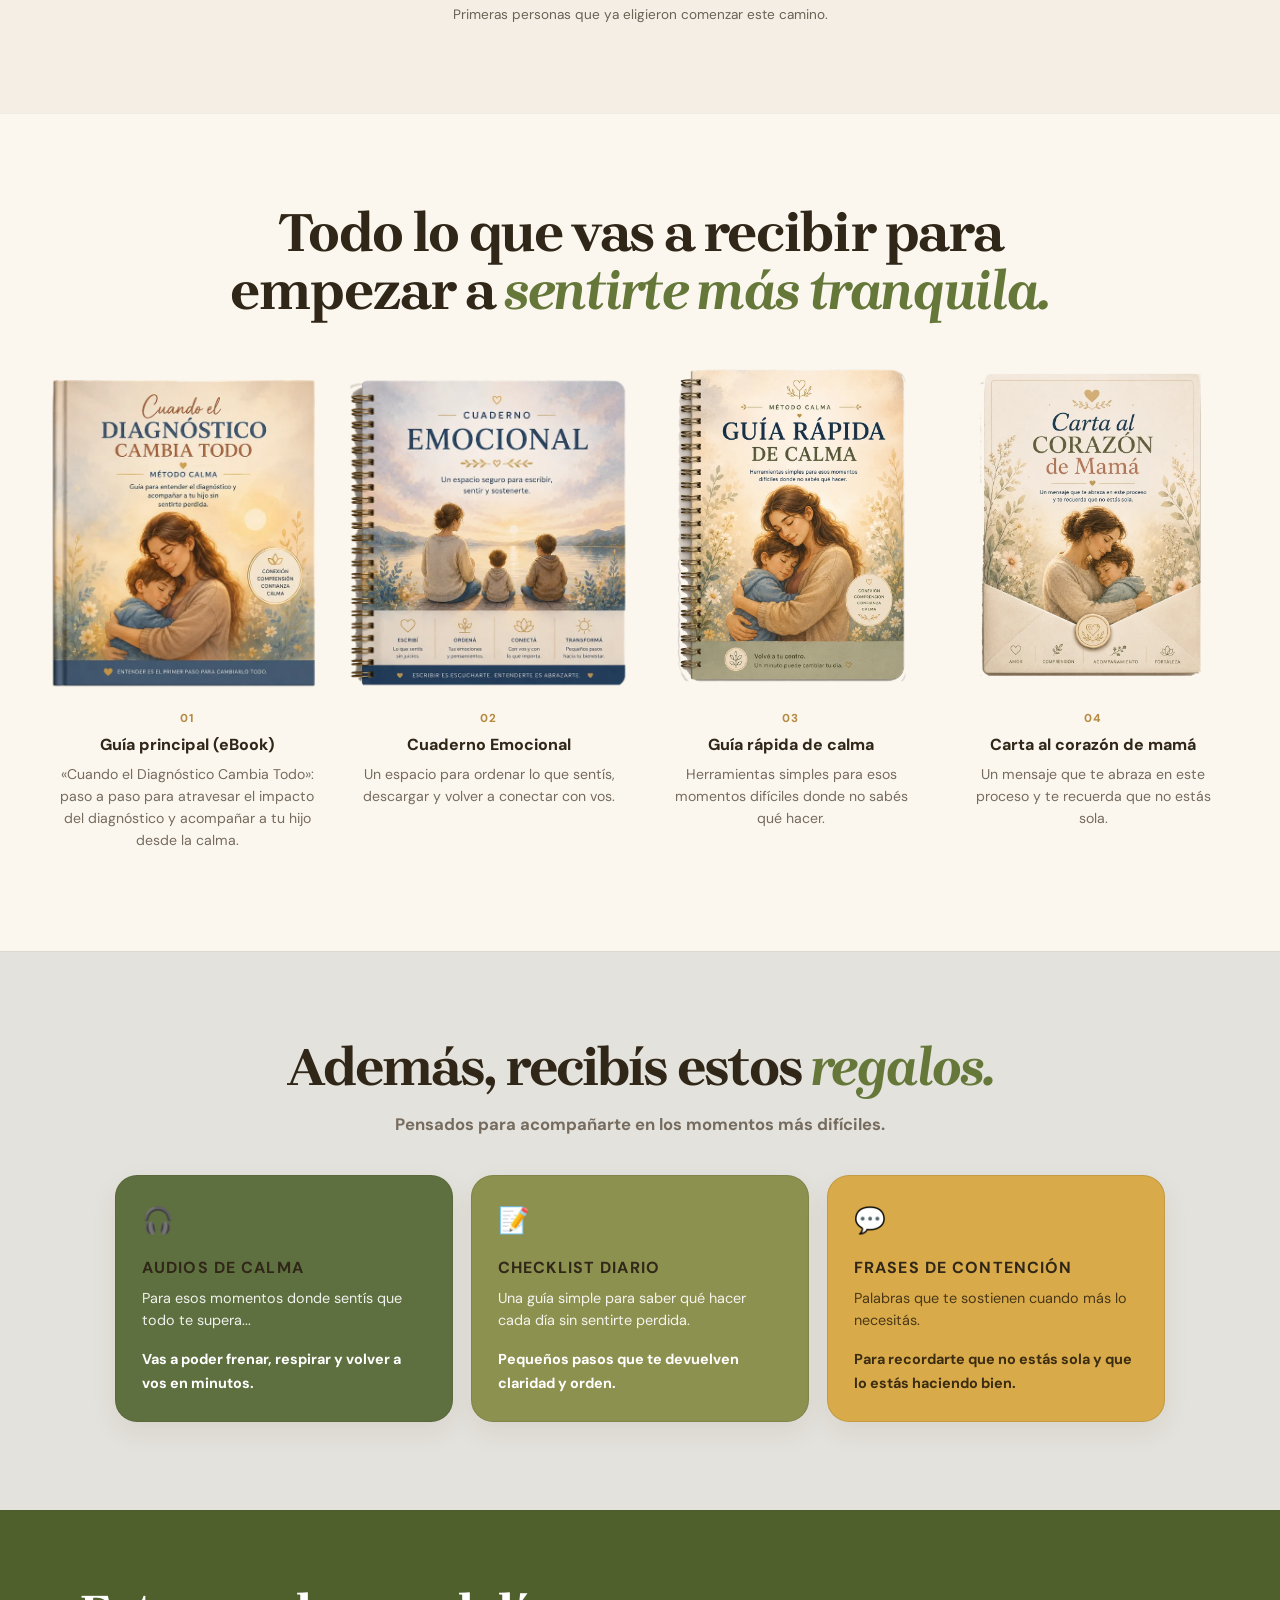
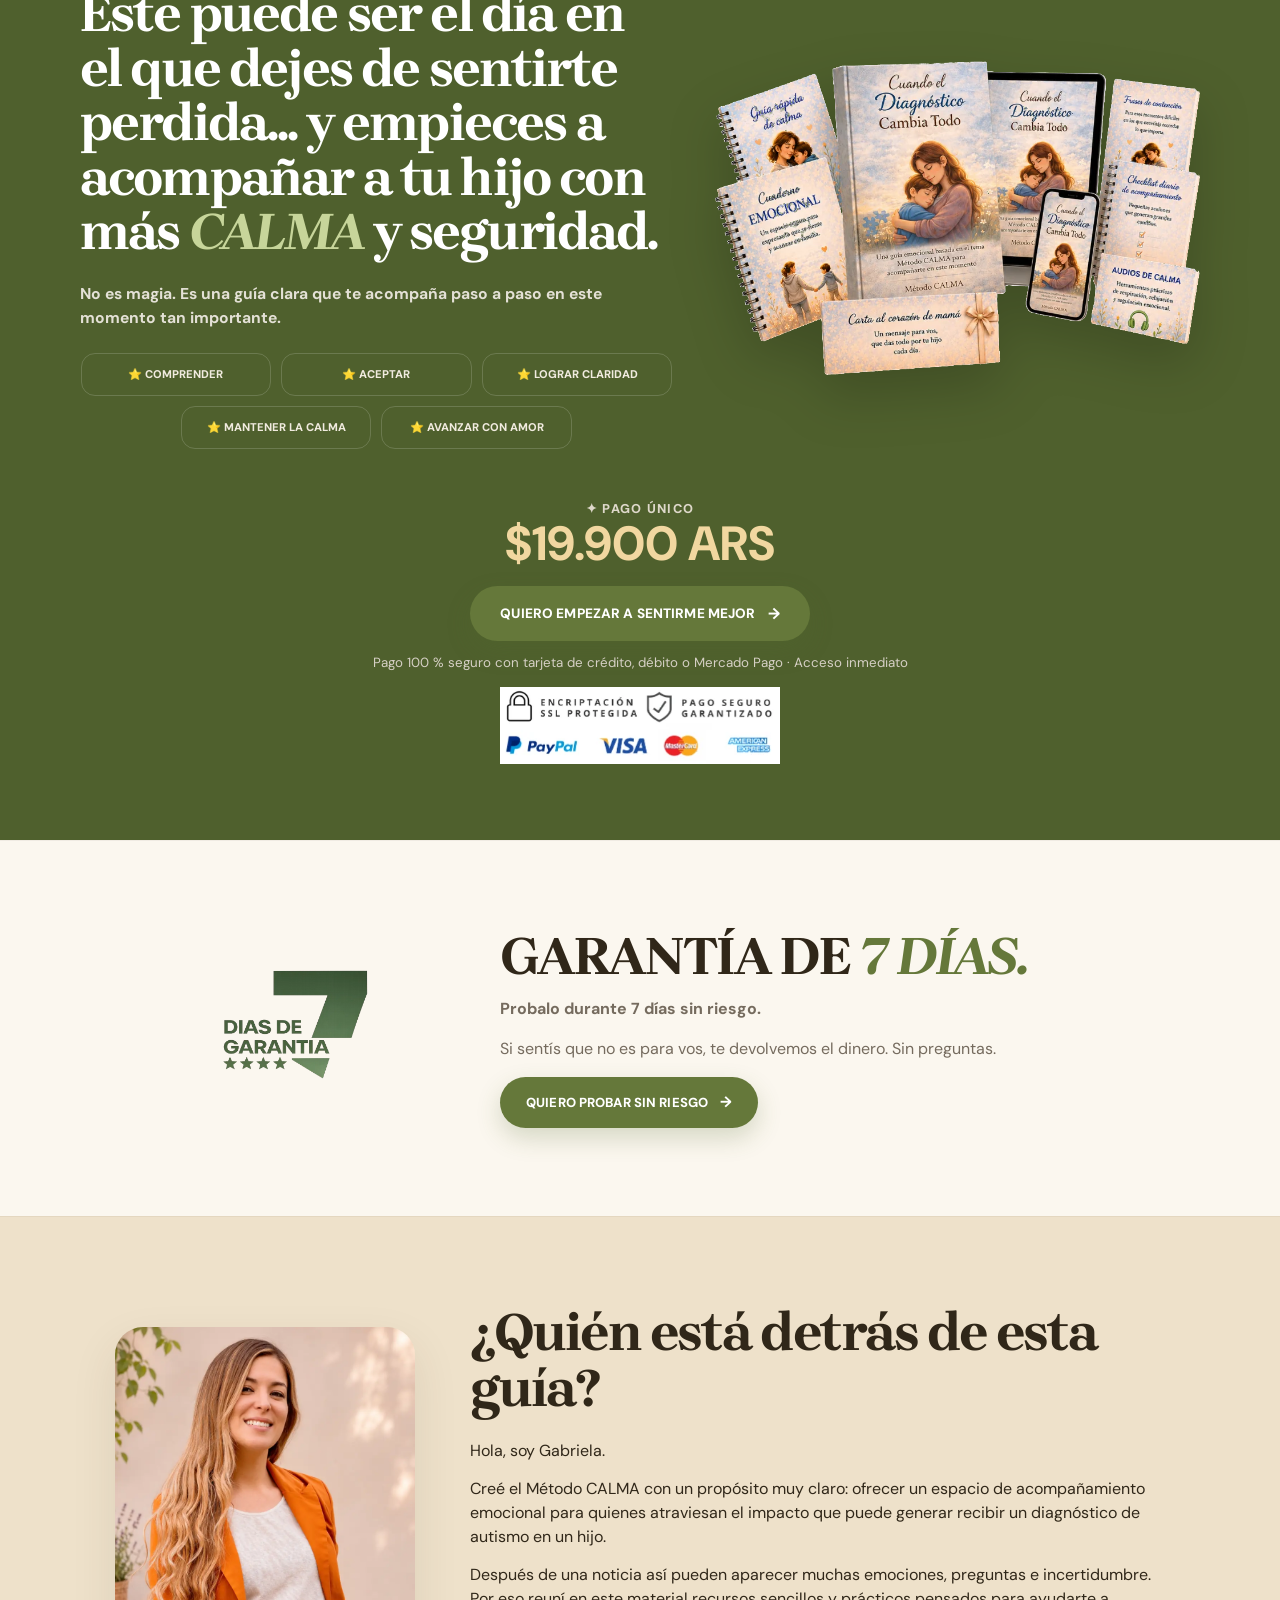
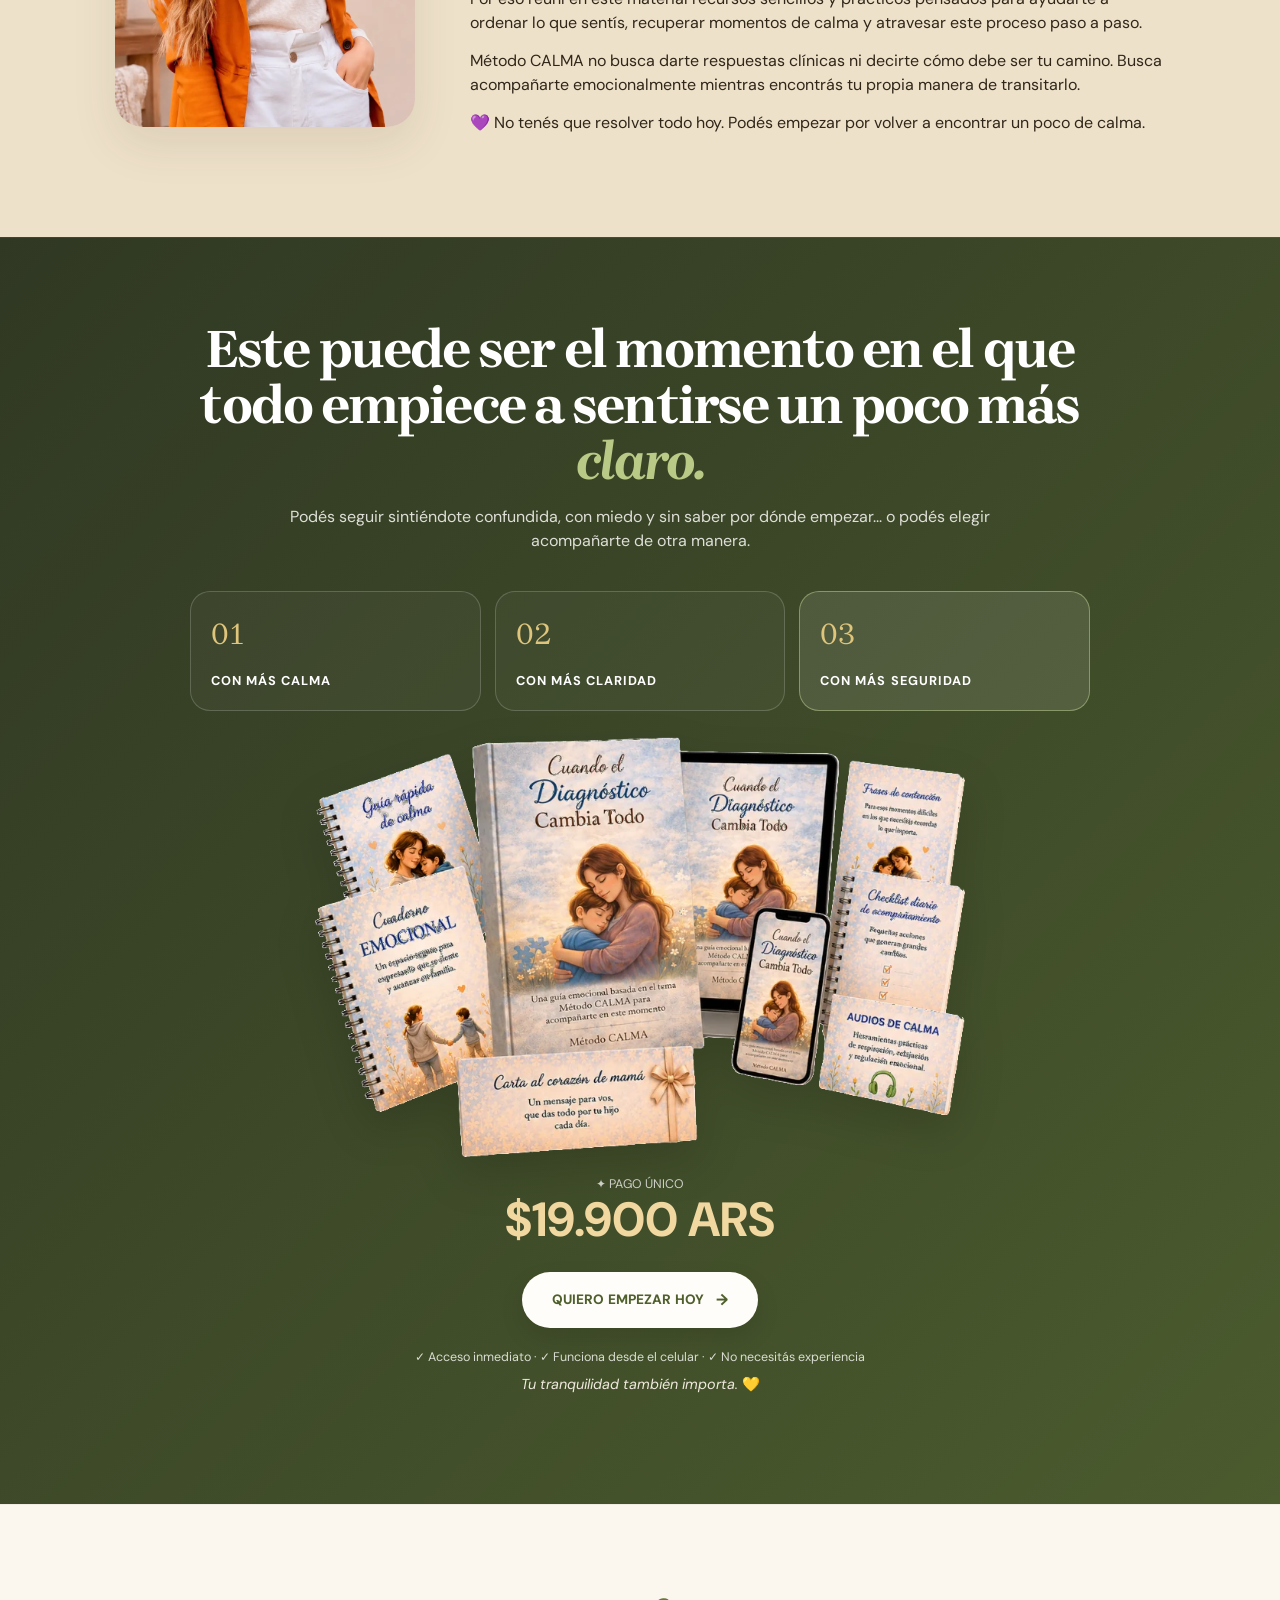
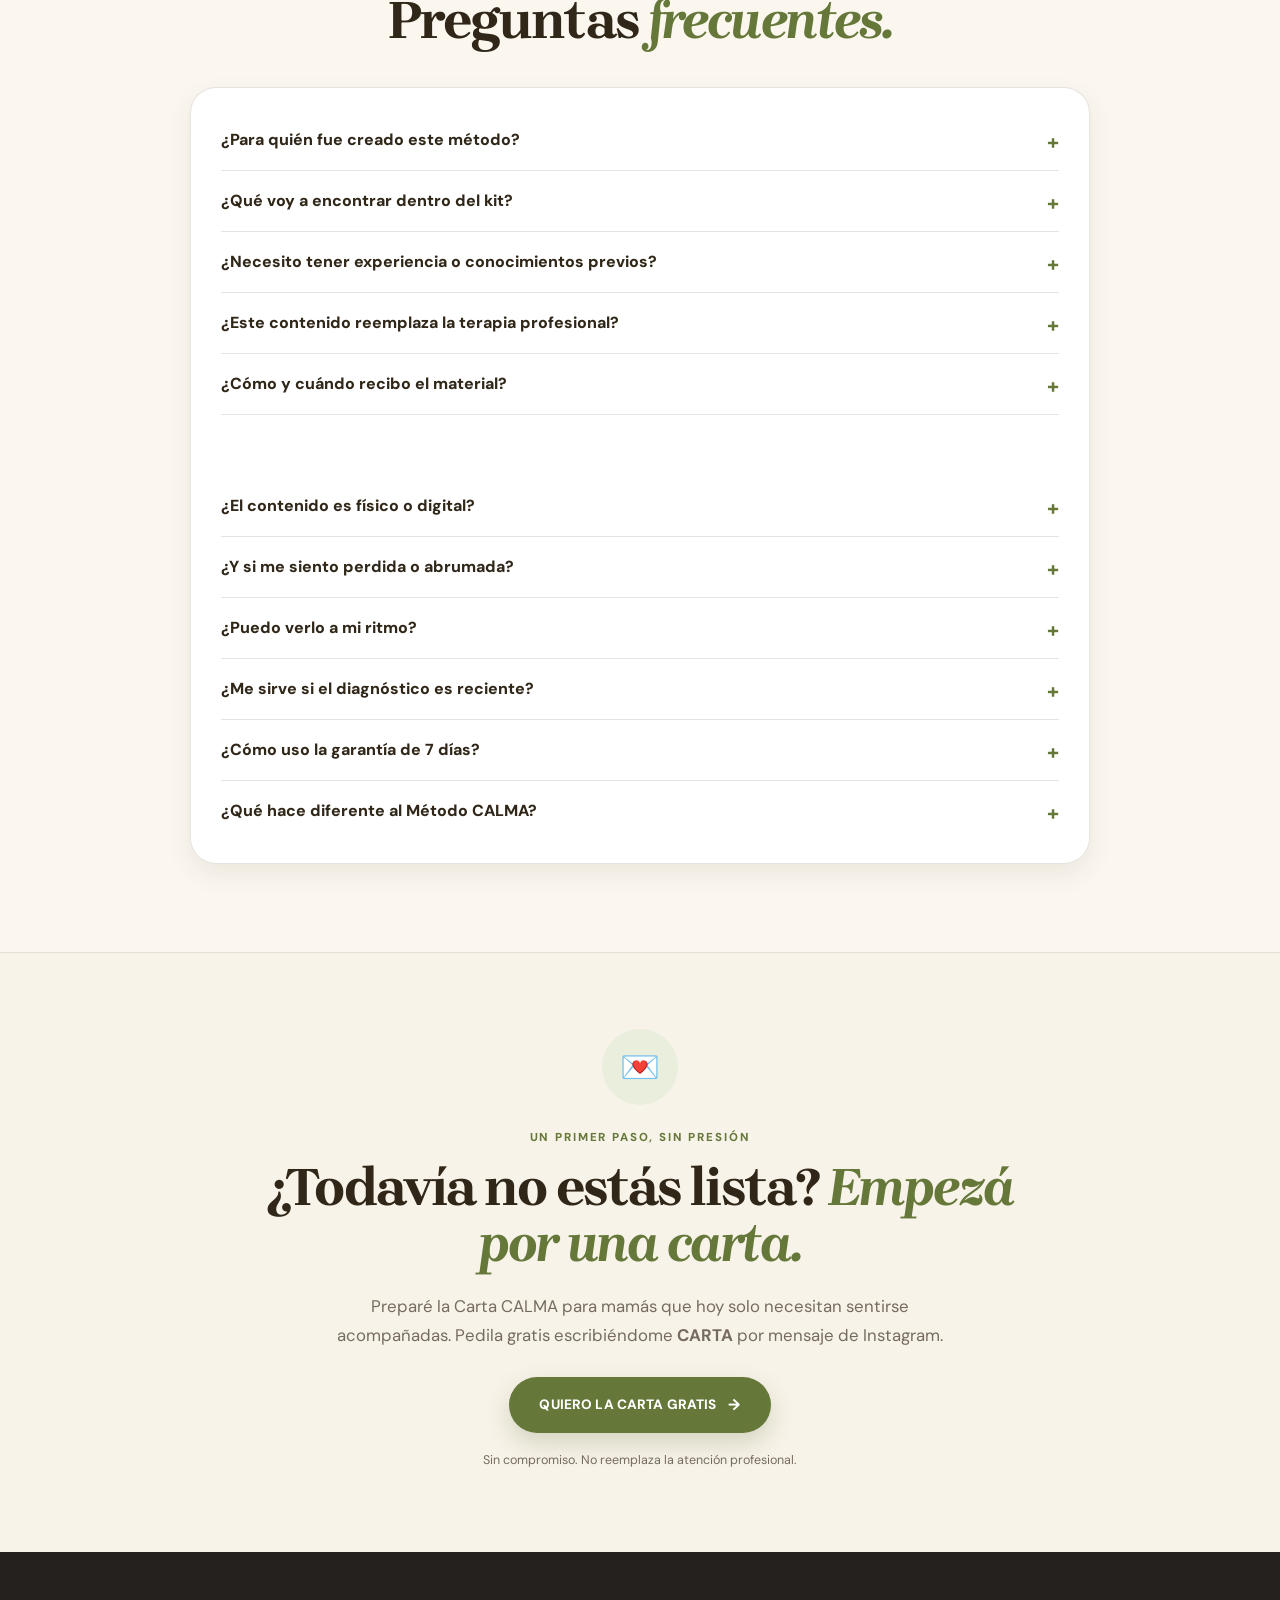
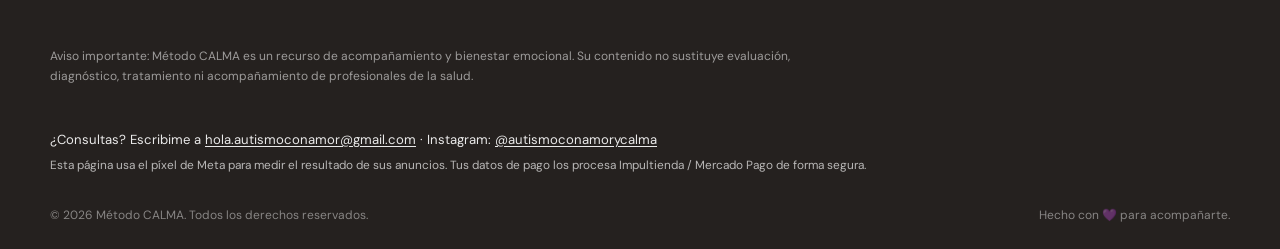
==== commit c02be088: "Add files via upload" ====
--- a/ar/index.html
+++ b/ar/index.html
@@ -159,7 +159,7 @@
           <div class="video-wrap" id="calma-video-wrap">
             <iframe
             id="calma-vimeo"
-            src="https://player.vimeo.com/video/1203959106?badge=0&autopause=0&player_id=0&app_id=58479&autoplay=1&muted=1&controls=0&playsinline=1"
+            src="https://player.vimeo.com/video/1203959106?badge=0&autopause=0&player_id=0&app_id=58479&autoplay=1&muted=1&controls=1&playsinline=1"
             width="1920"
             height="1080"
             frameborder="0"
@@ -603,82 +603,6 @@
 })();
 </script>
 
-<!-- BOTÓN "TOCÁ PARA ESCUCHAR" sobre el video (v3: funciona en celulares) -->
-<style>
-#calma-tap{
-  position:absolute;inset:0;z-index:25;
-  cursor:pointer;background:transparent;
-  -webkit-tap-highlight-color:transparent;
-}
-#calma-unmute{
-  position:absolute;left:50%;top:50%;z-index:30;
-  transform:translate(-50%,-50%);
-  display:inline-flex;align-items:center;gap:10px;
-  padding:14px 22px;border:2px solid rgba(255,255,255,.85);border-radius:999px;
-  background:rgba(48,39,25,.86);color:#fff;
-  font-family:"DM Sans",sans-serif;font-weight:800;font-size:1rem;letter-spacing:.01em;
-  box-shadow:0 10px 30px rgba(0,0,0,.35);cursor:pointer;white-space:nowrap;
-  animation:calmaLatido 1.8s ease-in-out infinite;
-  -webkit-tap-highlight-color:transparent;
-}
-#calma-unmute .icono{font-size:1.35em;line-height:1}
-#calma-unmute:hover{background:rgba(48,39,25,.95)}
-@keyframes calmaLatido{
-  0%,100%{transform:translate(-50%,-50%) scale(1)}
-  50%{transform:translate(-50%,-50%) scale(1.06)}
-}
-@media (max-width:768px){
-  #calma-unmute{padding:12px 18px;font-size:.92rem}
-}
-@media (prefers-reduced-motion:reduce){#calma-unmute{animation:none}}
-</style>
-
-<script>
-/* Sonido del video.
-   Los navegadores no dejan que un video arranque con sonido solo.
-   El video arranca en silencio y sin controles, con un solo botón grande.
-   Al tocarlo, volvemos a cargar el video desde el principio CON sonido
-   y con sus controles normales. Recargarlo (en vez de "desmutearlo"
-   desde afuera) es lo que funciona también en celulares. */
-document.addEventListener('DOMContentLoaded',function(){
-  var wrap=document.getElementById('calma-video-wrap');
-  var frame=document.getElementById('calma-vimeo');
-  if(!wrap||!frame) return;
-
-  var tap=document.createElement('div');
-  tap.id='calma-tap';
-  var btn=document.createElement('button');
-  btn.type='button'; btn.id='calma-unmute';
-  btn.innerHTML='<span class="icono" aria-hidden="true">🔊</span> Tocá para escuchar';
-  wrap.appendChild(tap); wrap.appendChild(btn);
-
-  var hecho=false;
-  function activarSonido(){
-    if(hecho) return; hecho=true;
-    tap.remove(); btn.remove();
-    var src=frame.src
-      .replace(/([?&])muted=1/,'$1muted=0')
-      .replace(/([?&])controls=0/,'$1controls=1');
-    if(!/[?&]autoplay=1/.test(src)) src+='&autoplay=1';
-    /* Ponemos un reproductor nuevo en el mismo lugar. */
-    var nuevo=frame.cloneNode(false);
-    nuevo.src=src;
-    frame.parentNode.replaceChild(nuevo,frame);
-    frame=nuevo;
-    wrap.classList.add('video-is-playing');
-    /* Volumen al máximo (Vimeo a veces recuerda un volumen bajo). */
-    if(window.Vimeo){
-      try{
-        var p=new Vimeo.Player(nuevo);
-        p.ready().then(function(){ return p.setVolume(1); }).catch(function(){});
-      }catch(e){}
-    }
-  }
-  btn.addEventListener('click',activarSonido);
-  tap.addEventListener('click',activarSonido);
-});
-</script>
-
 <script src="js/main.js" defer></script>
 </body>
 </html>
